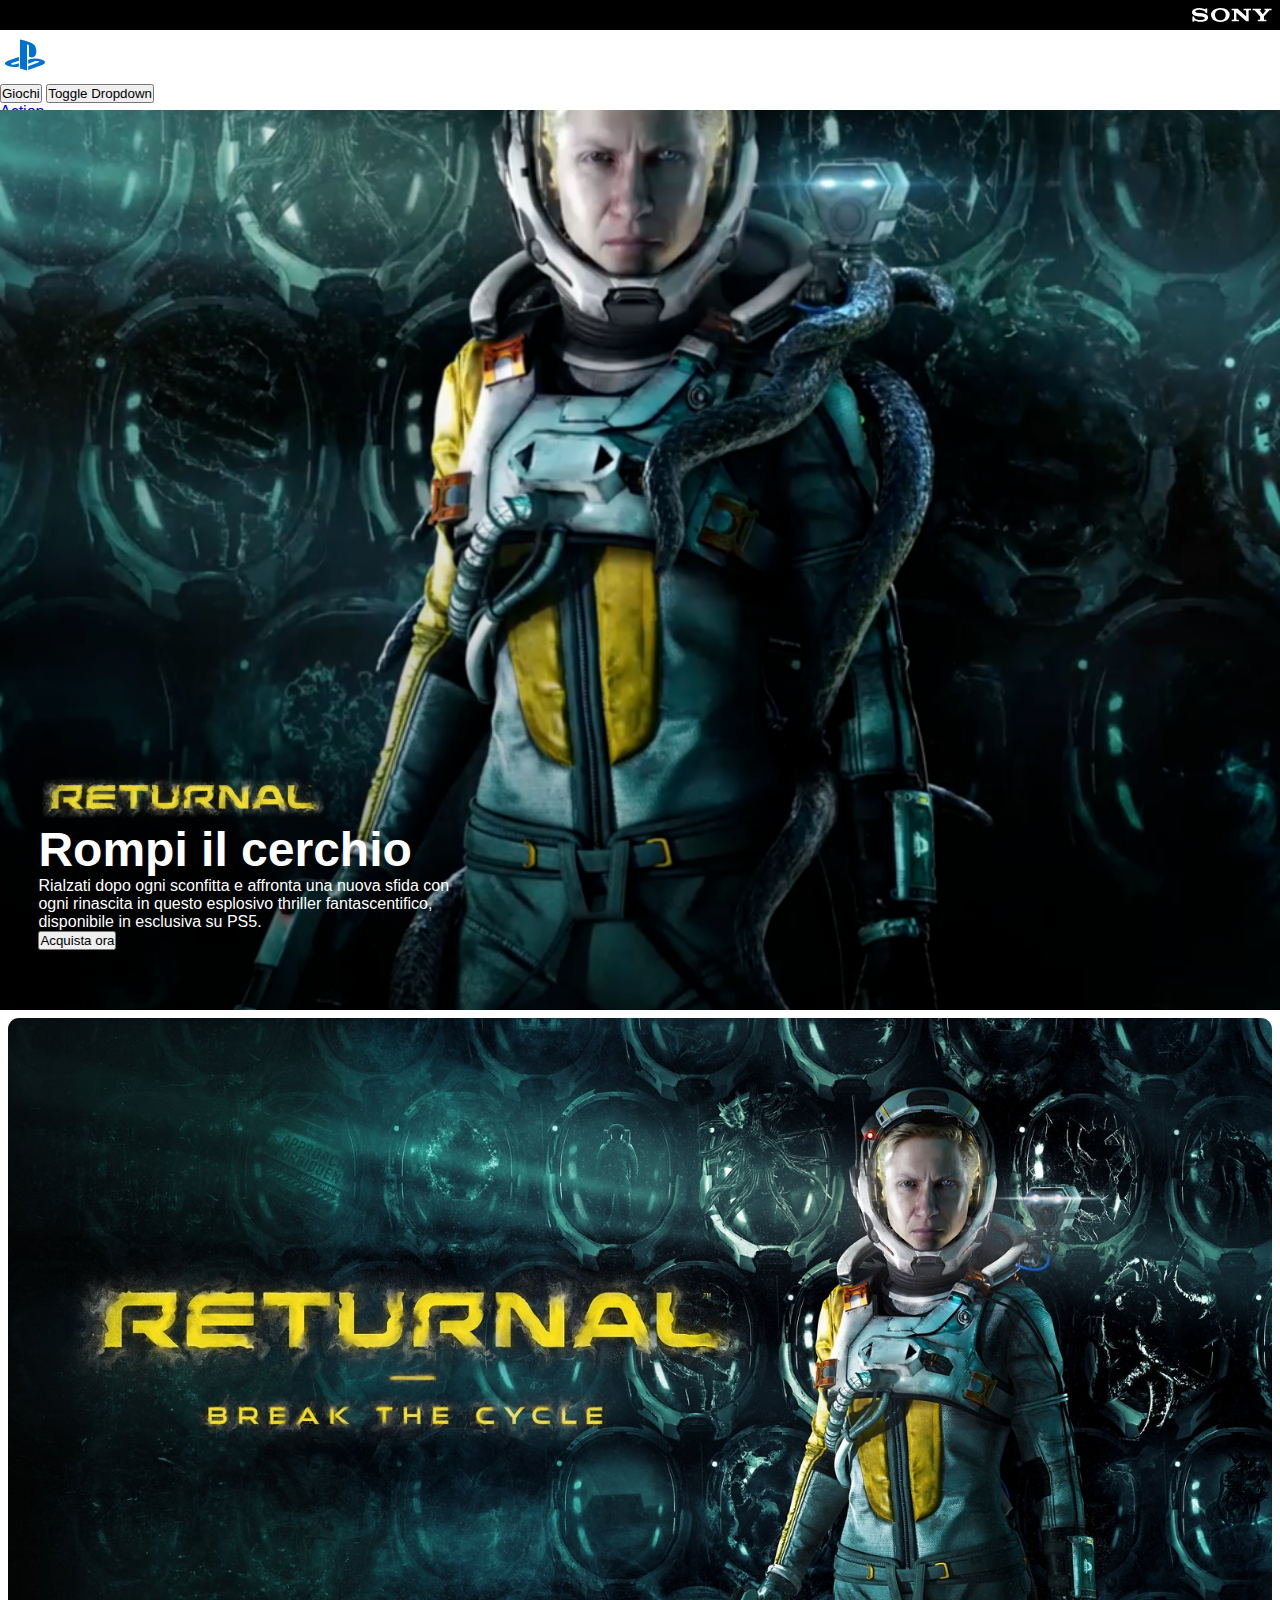
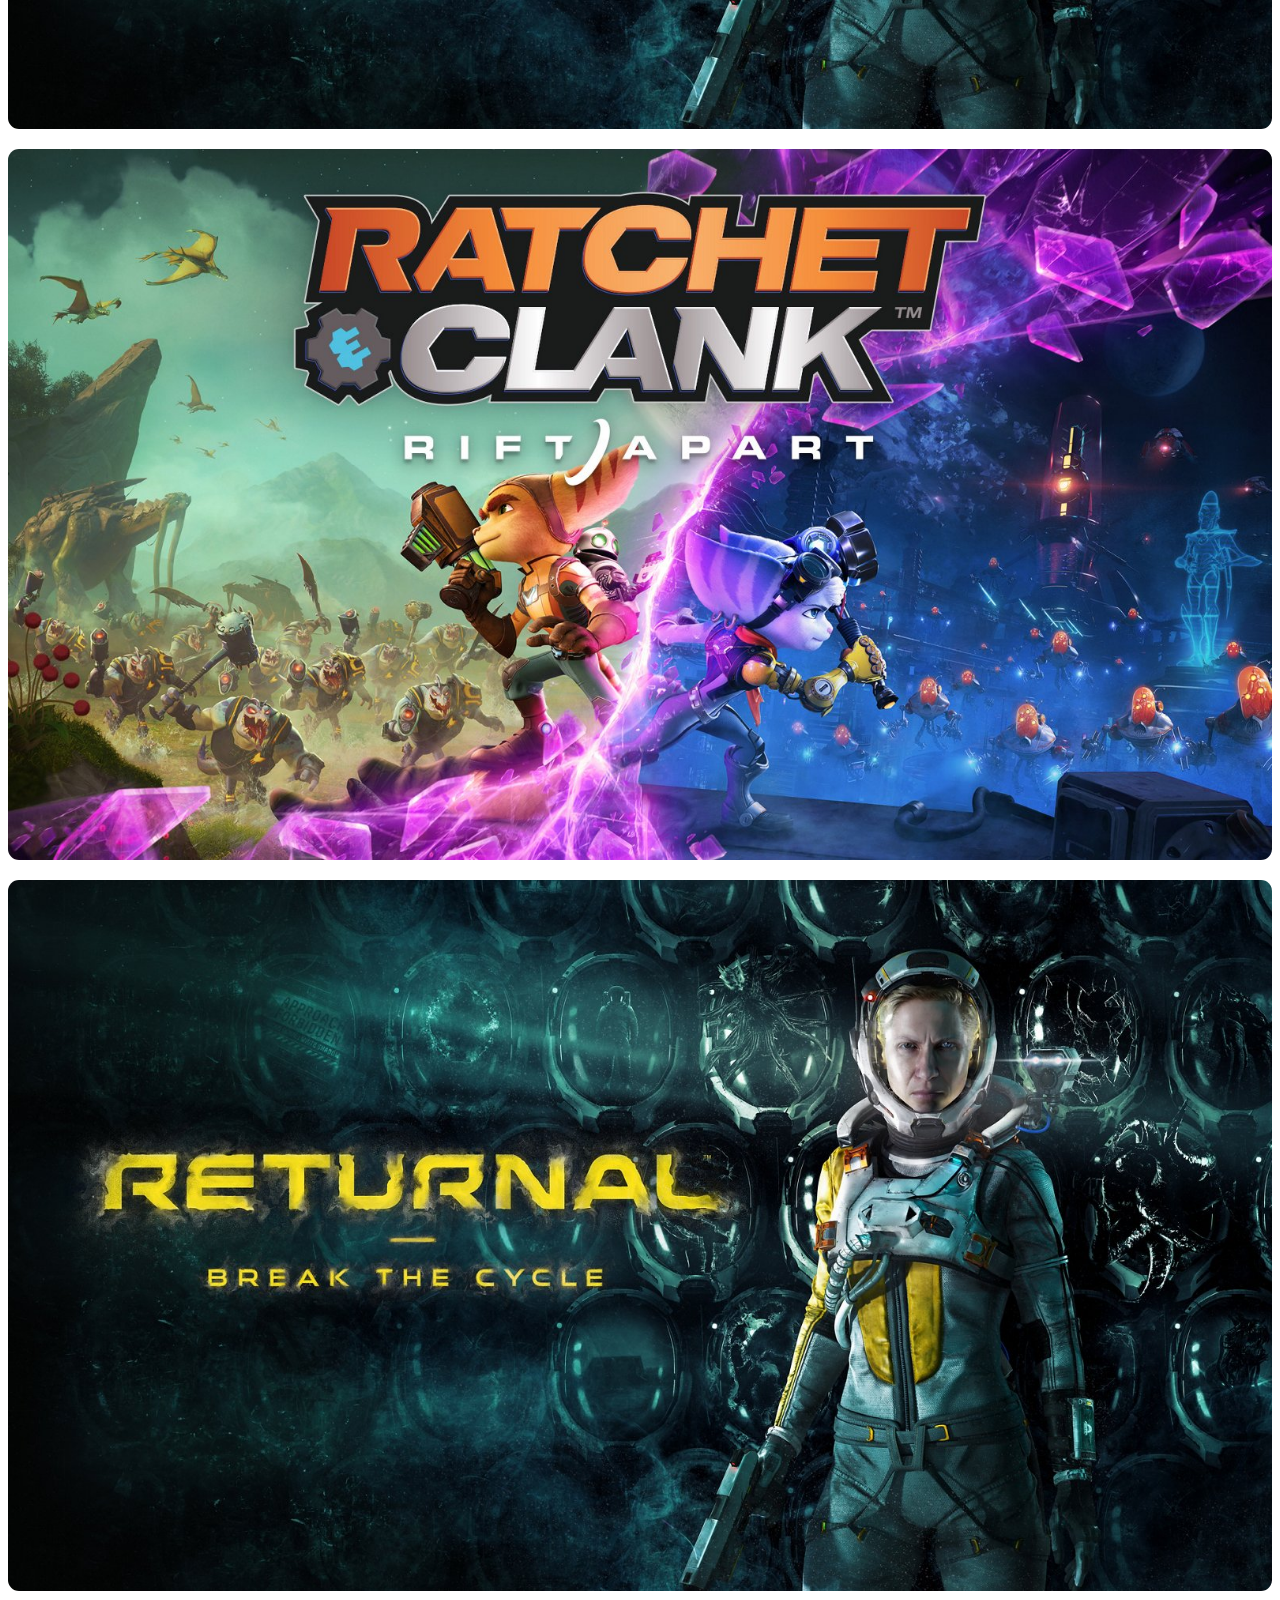
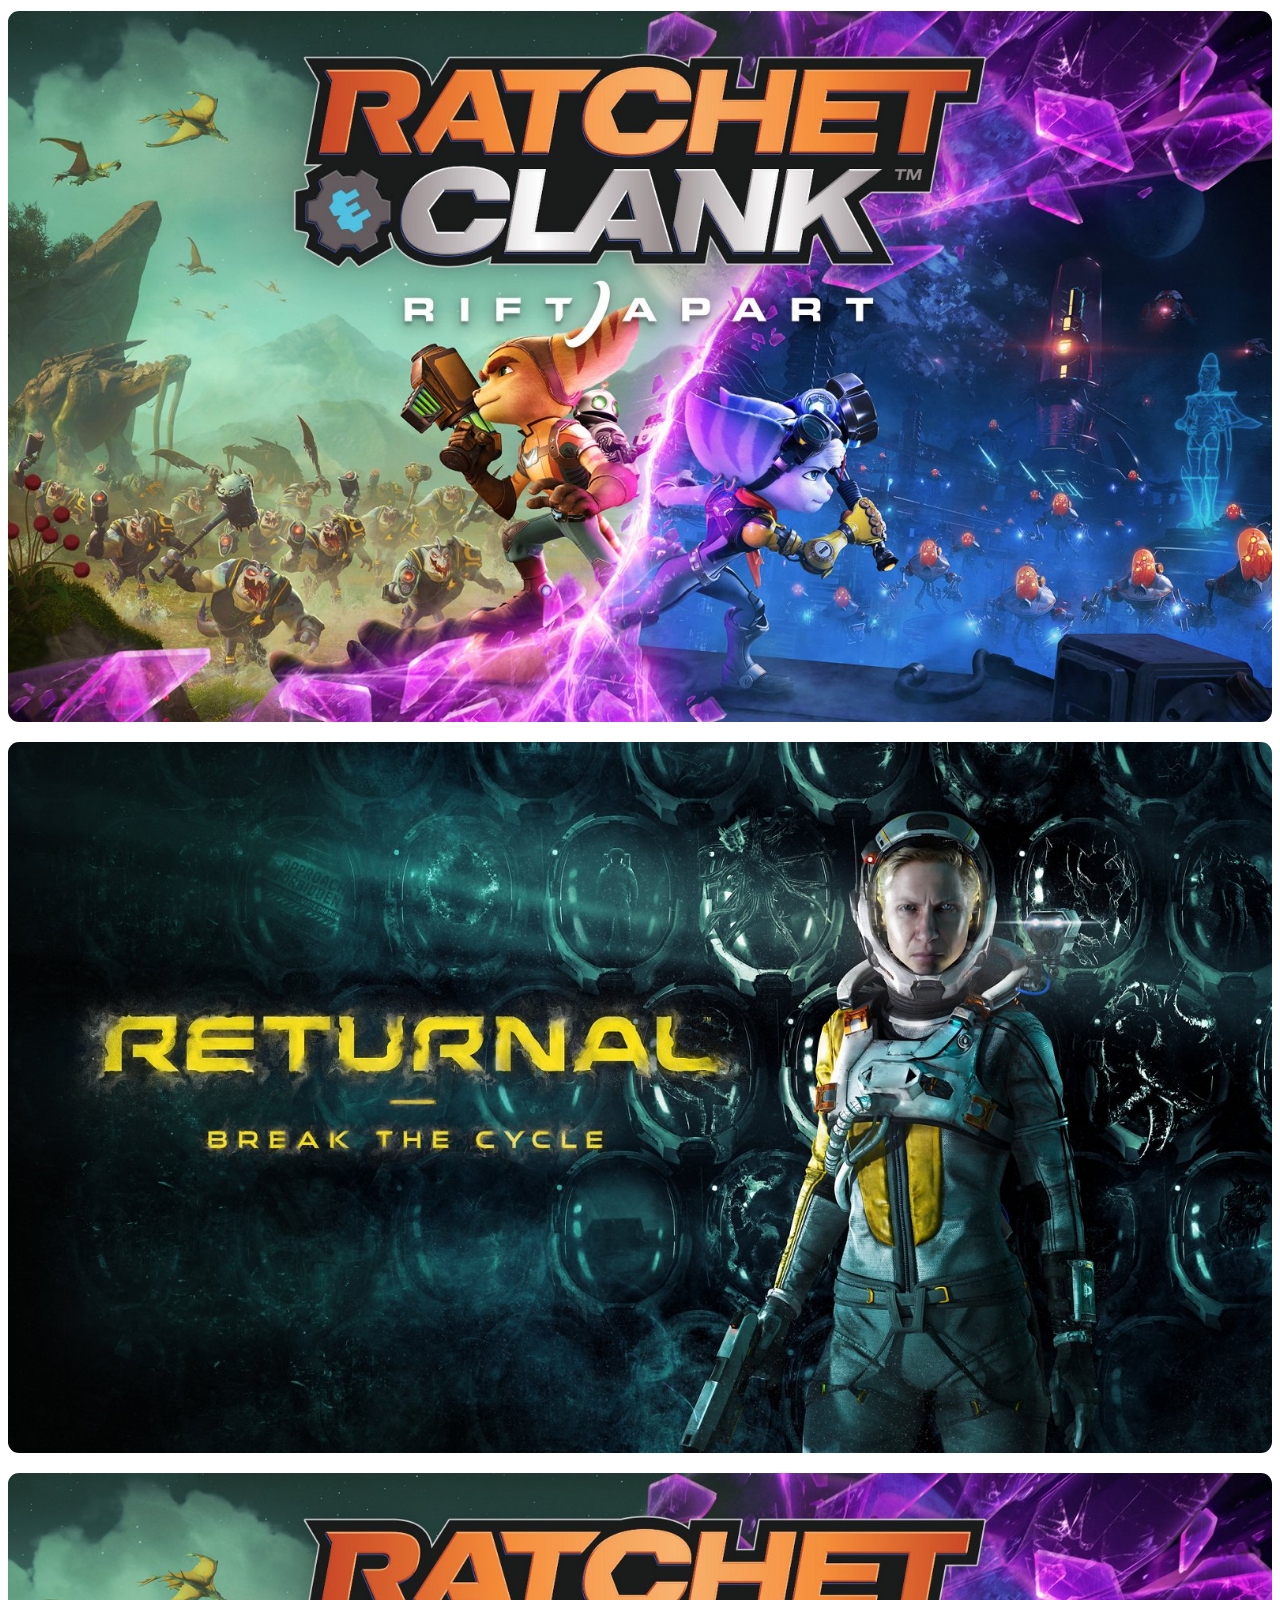
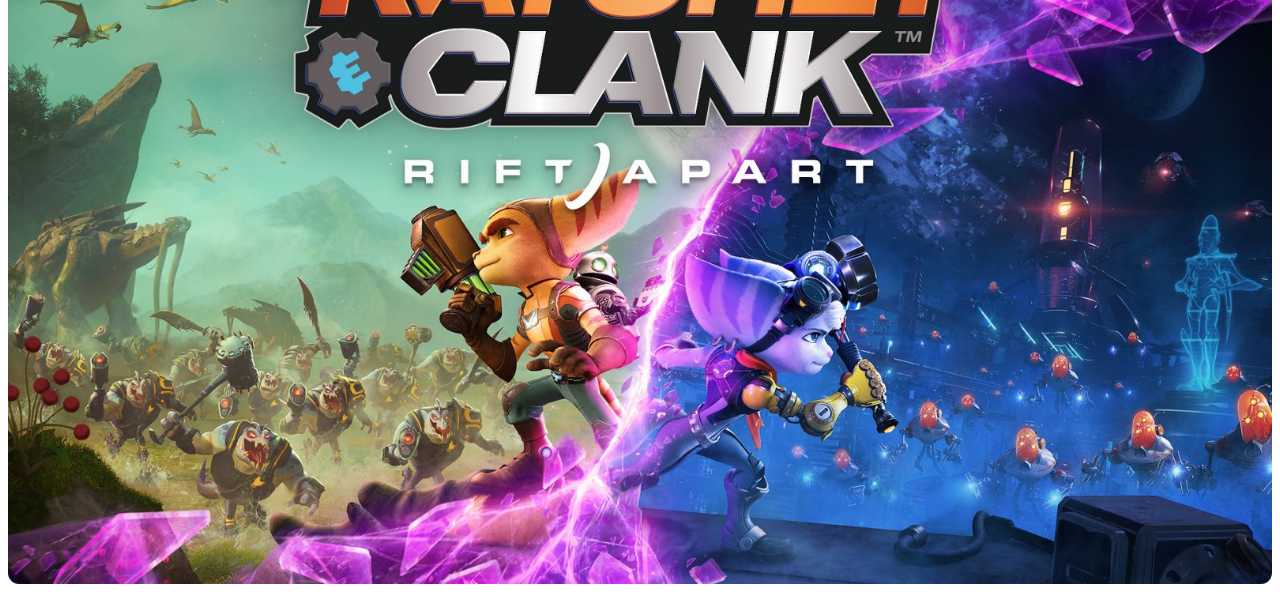
==== index.html @ 538fe490 "fine - list games after first jumbo" ====
<!DOCTYPE html>
<html lang="en">
<head>
    <meta charset="UTF-8">
    <meta http-equiv="X-UA-Compatible" content="IE=edge">
    <meta name="viewport" content="width=device-width, initial-scale=1.0">
    <link rel="stylesheet" href="https://cdnjs.cloudflare.com/ajax/libs/font-awesome/5.15.3/css/all.min.css" integrity="sha512-iBBXm8fW90+nuLcSKlbmrPcLa0OT92xO1BIsZ+ywDWZCvqsWgccV3gFoRBv0z+8dLJgyAHIhR35VZc2oM/gI1w==" crossorigin="anonymous" referrerpolicy="no-referrer" />
    <link href="https://cdn.jsdelivr.net/npm/bootstrap@5.0.2/dist/css/bootstrap.min.css" rel="stylesheet" integrity="sha384-EVSTQN3/azprG1Anm3QDgpJLIm9Nao0Yz1ztcQTwFspd3yD65VohhpuuCOmLASjC" crossorigin="anonymous">
    <link rel="stylesheet" href="css/style.css">
    <title>MyPlaystation</title>
</head>
<body>
    <div class="container-fluid p-0 m-0">
        <header>
            <div id="logo_sony">
                <a href="#/"><svg xmlns="http://www.w3.org/2000/svg" viewBox="0 0 500 88.03"><defs><style>.cls-1{fill:#fff}</style></defs><g id="Layer_2" data-name="Layer 2"><g id="logo"><path class="cls-1" d="M178.13 88C160 88 143.2 82.6 132 72.53a37.85 37.85 0 0 1-12.55-28.59A38.41 38.41 0 0 1 132 15.45C142.4 6 160.8 0 178.13 0c19.17 0 34.52 4.83 46.25 15.47a38.05 38.05 0 0 1 12.38 28.47 39.66 39.66 0 0 1-12.38 28.59C213.45 82.66 196.29 88 178.13 88V76.42c9.61 0 18.53-3.32 24.76-9.52s9.06-13.72 9.06-23c0-8.86-3.11-17.14-9.06-23-6.15-6.05-15.28-9.46-24.76-9.46s-18.65 3.38-24.8 9.46c-5.93 5.87-9 14.18-9 23a32.17 32.17 0 0 0 9 23c6.15 6.13 15.26 9.52 24.8 9.52zM45.75 0c-9.69 0-20.7 1.82-30 6C7.07 9.88 0 16.11 0 26.44A21.18 21.18 0 0 0 5.75 41c2.51 2.32 6.56 6.26 17.14 8.58 4.73 1 14.84 2.61 24.91 3.67s19.83 2 23.83 3.07c3.18.81 8.53 1.91 8.53 7.91s-5.63 7.8-6.61 8.19-7.74 3.49-19.88 3.49A84.54 84.54 0 0 1 30 71.84c-4.53-1.62-9.28-3.75-13.71-9.16A15.73 15.73 0 0 1 13.44 54h-11v30.8h12.22v-4.17a1.74 1.74 0 0 1 2.64-1.5 96.26 96.26 0 0 0 17.88 5.78c6.42 1.34 10.57 2.31 18.55 2.31a79.15 79.15 0 0 0 24.86-3.51 43.39 43.39 0 0 0 14.77-7.29 20.24 20.24 0 0 0 7.91-16.21 22.68 22.68 0 0 0-6.39-15.94A28.13 28.13 0 0 0 87 38.88a58.05 58.05 0 0 0-9.72-3.39C70.94 33.94 56.7 32 49.89 31.32c-7.14-.74-19.53-1.77-24.48-3.3-1.5-.47-4.56-1.92-4.56-5.47 0-2.53 1.4-4.67 4.16-6.4 4.39-2.75 13.25-4.46 22.49-4.46a65.23 65.23 0 0 1 26.06 5.09 28.46 28.46 0 0 1 6.2 3.7 18.64 18.64 0 0 1 6.11 10.22h9.87V3.89h-11V7c0 1-1 2.32-3 1.23C76.78 5.65 62.84.07 45.75 0zM287.24 4.92L341 53.43l-.55-32.66c-.06-4.29-.84-6.08-5.48-6.08h-10.1V4.92h46v9.77H361c-4.72 0-5 1.52-5.08 6.08l.83 62.41H341l-61.93-55.26v39.21c.05 4.27.25 6.28 4.64 6.28h11v9.77h-45.09v-9.77h10.56c3.94 0 3.78-3.76 3.78-6.5V21.14c0-3-.42-6.44-6.6-6.44h-8.56V4.92zM423.35 73.39a21.82 21.82 0 0 0 2.72-.17 3.37 3.37 0 0 0 2.12-1.88 10.94 10.94 0 0 0 .21-2.11V53.78c0-.52 0-.53-.66-1.35s-28.16-32-29.41-33.4c-1.56-1.7-4.3-4.33-8.47-4.33h-9.55V4.92h53.9v9.76h-6.5c-1.5 0-2.5 1.43-1.22 3 0 0 18.14 21.7 18.31 21.93s.32.28.55.07 18.59-21.8 18.73-22a1.87 1.87 0 0 0-1.6-3h-6.67V4.92H500v9.78h-9.87c-3.58 0-5 .66-7.73 3.7l-29.75 33.94a2.1 2.1 0 0 0-.36 1.44v15.44a11 11 0 0 0 .22 2.11 3.33 3.33 0 0 0 2.11 1.88 19.77 19.77 0 0 0 2.7.17h10.09v9.78h-53.62v-9.78z"/></g></g></svg></a>
            </div>
    
            <div id="nav_play" class="navbar row navbar-light bg-light p-0 m-0">
                    
                <div id="nav_left" class="col-8 d-flex text-center align-items-center p-0">
                    <a class="mx-3 ms-3" href="#">
                        <img src="img/play_logo.svg" alt="logo Playstation" class="d-inline-block align-text">
                    </a>
                    <div id="navbar_hidden" class="row row-cols-auto">
                        <div class="btn-group col p-1 mt-2 mb-2">
                            <button type="button" class="btn fw-bold p-1">Giochi</button>
                            <button type="button" class="btn dropdown-toggle dropdown-toggle-split p-1" data-bs-toggle="dropdown" aria-expanded="false">
                                <span class="visually-hidden">Toggle Dropdown</span>
                            </button>
                            <ul class="dropdown-menu">
                            <li><a class="dropdown-item" href="#">Action</a></li>
                            <li><a class="dropdown-item" href="#">Another action</a></li>
                            <li><a class="dropdown-item" href="#">Something else here</a></li>
                            <li><hr class="dropdown-divider"></li>
                            <li><a class="dropdown-item" href="#">Separated link</a></li>
                            </ul>
                        </div>
                        <div class="btn-group col p-1 mt-2 mb-2">
                            <button type="button" class="btn fw-bold p-1">Hardware</button>
                            <button type="button" class="btn dropdown-toggle dropdown-toggle-split p-1" data-bs-toggle="dropdown" aria-expanded="false">
                                <span class="visually-hidden">Toggle Dropdown</span>
                            </button>
                            <ul class="dropdown-menu">
                            <li><a class="dropdown-item" href="#">Action</a></li>
                            <li><a class="dropdown-item" href="#">Another action</a></li>
                            <li><a class="dropdown-item" href="#">Something else here</a></li>
                            <li><hr class="dropdown-divider"></li>
                            <li><a class="dropdown-item" href="#">Separated link</a></li>
                            </ul>
                        </div>
                        <div class="btn-group col p-1 mt-2 mb-2">
                            <button type="button" class="btn fw-bold p-1">Servizi</button>
                            <button type="button" class="btn dropdown-toggle dropdown-toggle-split p-1" data-bs-toggle="dropdown" aria-expanded="false">
                                <span class="visually-hidden">Toggle Dropdown</span>
                            </button>
                            <ul class="dropdown-menu">
                            <li><a class="dropdown-item" href="#">Action</a></li>
                            <li><a class="dropdown-item" href="#">Another action</a></li>
                            <li><a class="dropdown-item" href="#">Something else here</a></li>
                            <li><hr class="dropdown-divider"></li>
                            <li><a class="dropdown-item" href="#">Separated link</a></li>
                            </ul>
                        </div>
                        <div class="btn-group col p-1 mt-2 mb-2">
                            <button type="button" class="btn fw-bold p-1">Novità</button>
                            <button type="button" class="btn dropdown-toggle dropdown-toggle-split p-1" data-bs-toggle="dropdown" aria-expanded="false">
                                <span class="visually-hidden">Toggle Dropdown</span>
                            </button>
                            <ul class="dropdown-menu">
                            <li><a class="dropdown-item" href="#">Action</a></li>
                            <li><a class="dropdown-item" href="#">Another action</a></li>
                            <li><a class="dropdown-item" href="#">Something else here</a></li>
                            <li><hr class="dropdown-divider"></li>
                            <li><a class="dropdown-item" href="#">Separated link</a></li>
                            </ul>
                        </div>
                        <div class="btn-group col p-1 mt-2 mb-2">
                            <button type="button" class="btn fw-bold p-1">Fai acquisti</button>
                            <button type="button" class="btn dropdown-toggle dropdown-toggle-split p-1" data-bs-toggle="dropdown" aria-expanded="false">
                                <span class="visually-hidden">Toggle Dropdown</span>
                            </button>
                            <ul class="dropdown-menu">
                            <li><a class="dropdown-item" href="#">Action</a></li>
                            <li><a class="dropdown-item" href="#">Another action</a></li>
                            <li><a class="dropdown-item" href="#">Something else here</a></li>
                            <li><hr class="dropdown-divider"></li>
                            <li><a class="dropdown-item" href="#">Separated link</a></li>
                            </ul>
                        </div>
                        <div class="btn-group col p-1 mt-2 mb-2">
                            <button type="button" class="btn fw-bold p-1">Supporto</button>
                            <button type="button" class="btn dropdown-toggle dropdown-toggle-split p-1" data-bs-toggle="dropdown" aria-expanded="false">
                                <span class="visually-hidden">Toggle Dropdown</span>
                            </button>
                            <ul class="dropdown-menu">
                            <li><a class="dropdown-item" href="#">Action</a></li>
                            <li><a class="dropdown-item" href="#">Another action</a></li>
                            <li><a class="dropdown-item" href="#">Something else here</a></li>
                            <li><hr class="dropdown-divider"></li>
                            <li><a class="dropdown-item" href="#">Separated link</a></li>
                            </ul>
                        </div>
                    </div>
                </div>
    
                <!-- <div id="nav_right" class="col-4 d-flex text-center justify-content-end align-items-center p-0">
    
                    <div id="navbar_hidden" class="row row-cols-auto align-items-center">
    
                        <div class="btn-group col p-1 mt-2 mb-2">
                            <button type="button" class="btn fw-bold p-1">My PlayStation</button>
                            <button type="button" class="btn dropdown-toggle dropdown-toggle-split" data-bs-toggle="dropdown" aria-expanded="false">
                                <span class="visually-hidden">Toggle Dropdown</span>
                            </button>
                            <ul class="dropdown-menu">
                            <li><a class="dropdown-item" href="#">Action</a></li>
                            <li><a class="dropdown-item" href="#">Another action</a></li>
                            <li><a class="dropdown-item" href="#">Something else here</a></li>
                            <li><hr class="dropdown-divider"></li>
                            <li><a class="dropdown-item" href="#">Separated link</a></li>
                            </ul>
                        </div>
    
                        <button type="button" class="btn col btn-dark rounded-pill mt-2 mb-2">Accedi</button>
    
                        <a class="col text-center m-0 p-0" href="#/" ><svg width="30px" height="30px" viewBox="0 0 50 50" data-di-rand="1620204969111"><path class="d-flex align-items-center" d="M8,20.913 C8,14.344 13.344,9 19.913,9 C26.482,9 31.827,14.344 31.827,20.913 C31.827,27.482 26.482,32.827 19.913,32.827 C13.344,32.827 8,27.482 8,20.913 M45.112,43.585 L32.346,30.82 C34.518,28.099 35.827,24.658 35.827,20.913 C35.827,12.139 28.688,5 19.913,5 C11.139,5 4,12.139 4,20.913 C4,29.688 11.139,36.827 19.913,36.827 C23.503,36.827 26.808,35.618 29.474,33.604 L42.284,46.413 C42.674,46.804 43.186,46.999 43.698,46.999 C44.209,46.999 44.721,46.804 45.112,46.413 C45.502,46.023 45.698,45.511 45.698,44.999 C45.698,44.488 45.502,43.976 45.112,43.585"></path></svg>
                        </a>
                        
                    </div>
    
                    <div id="hamburger" class="row row-cols-auto text-end">
                        
                        <button style="color: white;" type="button" class="btn col fs-4 border mx-3"><i class="fas fa-hamburger"></i></button>
                        
                        <div class="col support-info text-start p-2">
                            <a class="active fw-bold" href="#/">My PlayStation</a>
                            <a class="active fw-bold" href="#/">Accedi</a>
                            <a class="active fw-bold" href="#/">Search</a>
                        </div>
    
                    </div>
                </div> -->
            </div>
        </header>
    
        <main>

            <section>
                <div class="container-fluid p-0 m-0">

                    <div id="jumbo_returnal"></div>
    
                    <div id="returnal_text">
                        <div id="returnal_banner"></div>
                        <h2 class="pt-5 pb-5 ">Rompi il cerchio</h2>
                        <p class="fs-5">
                            Rialzati dopo ogni sconfitta e affronta una nuova sfida con ogni rinascita in questo esplosivo thriller fantascentifico, disponibile in esclusiva su PS5.
                        </p>
                        <button type="button" class="btn col btn-danger rounded-pill pt-2 pb-2 px-3 ps-3 mt-4">Acquista ora</button>
                    </div>

                </div>
            </section>

            <section>
                <div id="portfolio" class="container-fluid bg-light pt-4 pb-4 mx-auto">
                    
                    <div class="row col-12 d-flex justify-content-center m-0">
                        <div class="col-6 col-sm-4 col-md-4 col-lg-2 p-0">
                            <a href="#/">
                                <div class="img-hover-button flex">
                                    <img  class="img_portfolio" src="img/returnal-listing-thumb-01-ps5.jpg" alt="Returnal">
                                    <i class="fas fa-user-astronaut"></i>
                                    <div class="background-effect"></div>
                                </div>
                            </a>
                        </div>

                        <div class="col-6 col-sm-4 col-md-4 col-lg-2 p-0">
                            <a href="#/">
                                <div class="img-hover-button flex">
                                    <img  class="img_portfolio" src="img/ratchet-and-clank-rift-apart-keyart.jpg" alt="Ratchet and Clank">
                                    <i class="fas fa-gavel"></i>
                                    <div class="background-effect1"></div>
                                </div>
                            </a>
                        </div>

                        <div class="col-6 col-sm-4 col-md-4 col-lg-2 p-0">
                            <a href="#/">
                                <div class="img-hover-button flex">
                                    <img  class="img_portfolio" src="img/returnal-listing-thumb-01-ps5.jpg" alt="Returnal">
                                    <i class="fas fa-user-astronaut"></i>
                                    <div class="background-effect"></div>
                                </div>
                            </a>
                        </div>

                        <div class="col-6 col-sm-4 col-md-4 col-lg-2 p-0">
                            <a href="#/">
                                <div class="img-hover-button flex">
                                    <img  class="img_portfolio" src="img/ratchet-and-clank-rift-apart-keyart.jpg" alt="Ratchet and Clank">
                                    <i class="fas fa-gavel"></i>
                                    <div class="background-effect1"></div>
                                </div>
                            </a>
                        </div>

                        <div class="col-6 col-sm-4 col-md-4 col-lg-2 p-0">
                            <a href="#/">
                                <div class="img-hover-button flex">
                                    <img  class="img_portfolio" src="img/returnal-listing-thumb-01-ps5.jpg" alt="Returnal">
                                    <i class="fas fa-user-astronaut"></i>
                                    <div class="background-effect"></div>
                                </div>
                            </a>
                        </div>

                        <div class="col-6 col-sm-4 col-md-4 col-lg-2 p-0">
                            <a href="#/">
                                <div class="img-hover-button flex">
                                    <img  class="img_portfolio" src="img/ratchet-and-clank-rift-apart-keyart.jpg" alt="Ratchet and Clank">
                                    <i class="fas fa-gavel"></i>
                                    <div class="background-effect1"></div>
                                </div>
                            </a>
                        </div>
                    </div>
                </div>
            </section>

        </main>
    </div>
    


    <!-- Bootstrap JS -->
    <script src="https://cdn.jsdelivr.net/npm/bootstrap@5.0.2/dist/js/bootstrap.bundle.min.js" integrity="sha384-MrcW6ZMFYlzcLA8Nl+NtUVF0sA7MsXsP1UyJoMp4YLEuNSfAP+JcXn/tWtIaxVXM" crossorigin="anonymous"></script>
    <!-- Bootstrap JS -->
</body>
</html>
---- css/style.css ----
* {
    margin: 0;
    padding: 0;
    box-sizing: border-box;
}

body {
    font-family: Arial, Helvetica, sans-serif;
}

/* COMMON */

.active {
    text-decoration: none;
}

/* FINE COMMON  */

.container-fluid{
    width: 100vw;
    height: 100vh;
}

#nav_play{
    height: 80px;
    width: 100vw;
}

#logo_sony {
    height: 30px;
    background-color: black;
}

#logo_sony a svg {
    float: right;
    height: 30px;
    padding: 8px; 
}

#nav_left,
#nav_right{
    height: 100%;
}

#nav_right #hamburger {
    position: relative;
    display: none;
    color: black;
    margin-right: 3px;
    width: 100%;
}

#nav_right #hamburger .fa-hamburger {
    color: black;
}

#nav_right #hamburger .support-info {
    position: absolute;
    top: 63px;
    right: 0;
    width: 150px;
    display: none;
    line-height: 40px;
    color: black;
}

#nav_right #hamburger .support-info a{
    color: black;
}
 
#nav_right #hamburger:active .support-info {
    display: inline-block;
    background-color: #F8F9FA;
}

@media (max-width: 992px) {

    #nav_right #hamburger {
        display: inline-block;
    }

    #nav_left #navbar_hidden,
    #nav_right #navbar_hidden {
        display: none;
    }

}

#jumbo_returnal {
    position: relative;
    background-image: url(../img/jumbo-bg.png);
    background-repeat: no-repeat;
    background-size: cover;
    background-position-x: center;
    height: 100vh;
}

#returnal_text {
    position: absolute;
    bottom: -50px;
    left: 3%;
    width: 33%;
    color: white;
}

#returnal_text #returnal_banner{
    background-image: url(../img/returnal-hero-banner-logo.png);
    background-repeat: no-repeat;
    background-position: left;
    background-size:contain;
    height: 50px;
}

#returnal_text h2 {
    font-size: 3em;
}

@media (max-width: 992px) {
    #returnal_text{
        width: 90%;
    }
}

.img_portfolio {
    width: 100%;
    border: 4px solid transparent;
    border-radius: 15px;
}

#portfolio .img-hover-button {
    position: relative;
    width:100%;
    border: 4px solid transparent;
    border-radius: 15px;
}

#portfolio .img-hover-button .fa-gavel,
#portfolio .img-hover-button .fa-user-astronaut {
    position: absolute;
    top: 50%;
    left: 50%;
    transform: translate(-50% , -50%);
    font-size: 4.5em;
    display: none;
    z-index: 1;
    color: white;
}

#portfolio .img-hover-button .background-effect1,
#portfolio .img-hover-button .background-effect {
    position: absolute;
    top: 0;
    left: 0;
    width: 100%;
    height: 100%;
    transition-duration: 0.4s;
    transition-timing-function: ease;
    border: 4px solid transparent;
    border-radius: 15px;
}

#portfolio .img-hover-button:hover .fa-gavel,
#portfolio .img-hover-button:hover .fa-user-astronaut {
    display:inline-block;
    font-size: 3em;
}

#portfolio .img-hover-button:hover{
    border: 4px solid #6397d0;
    border-radius: 15px;
}

#portfolio .img-hover-button:hover .background-effect1,
#portfolio .img-hover-button:hover .background-effect {
    transition-duration: 0.4s;
    transition-timing-function: ease;
    border-radius: 10px;
    border: 4px solid white;
    border-radius: 15px;
}

#portfolio .img-hover-button:hover .background-effect {
    background-color: rgba(0, 100, 100, 0.6);
}

#portfolio .img-hover-button:hover .background-effect1 {
    background-color: rgba(143, 0, 255, 0.6);
}
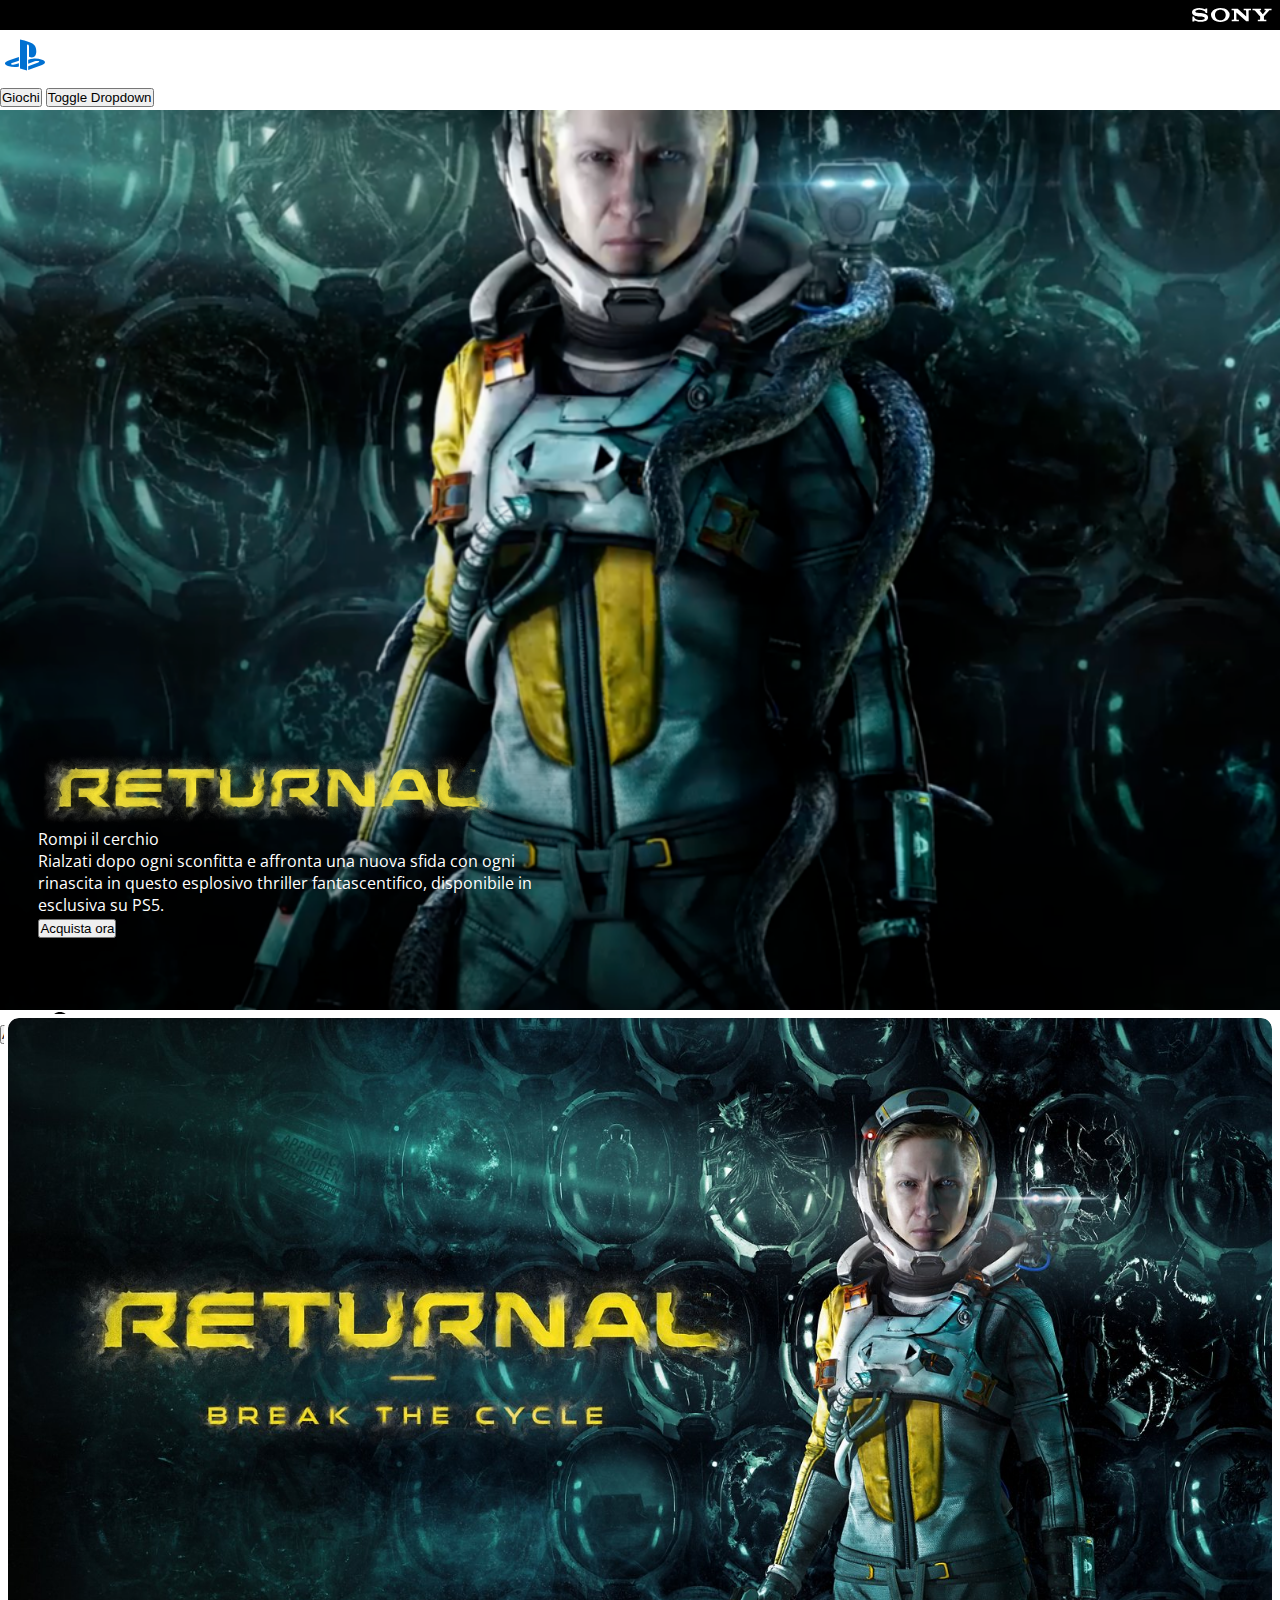
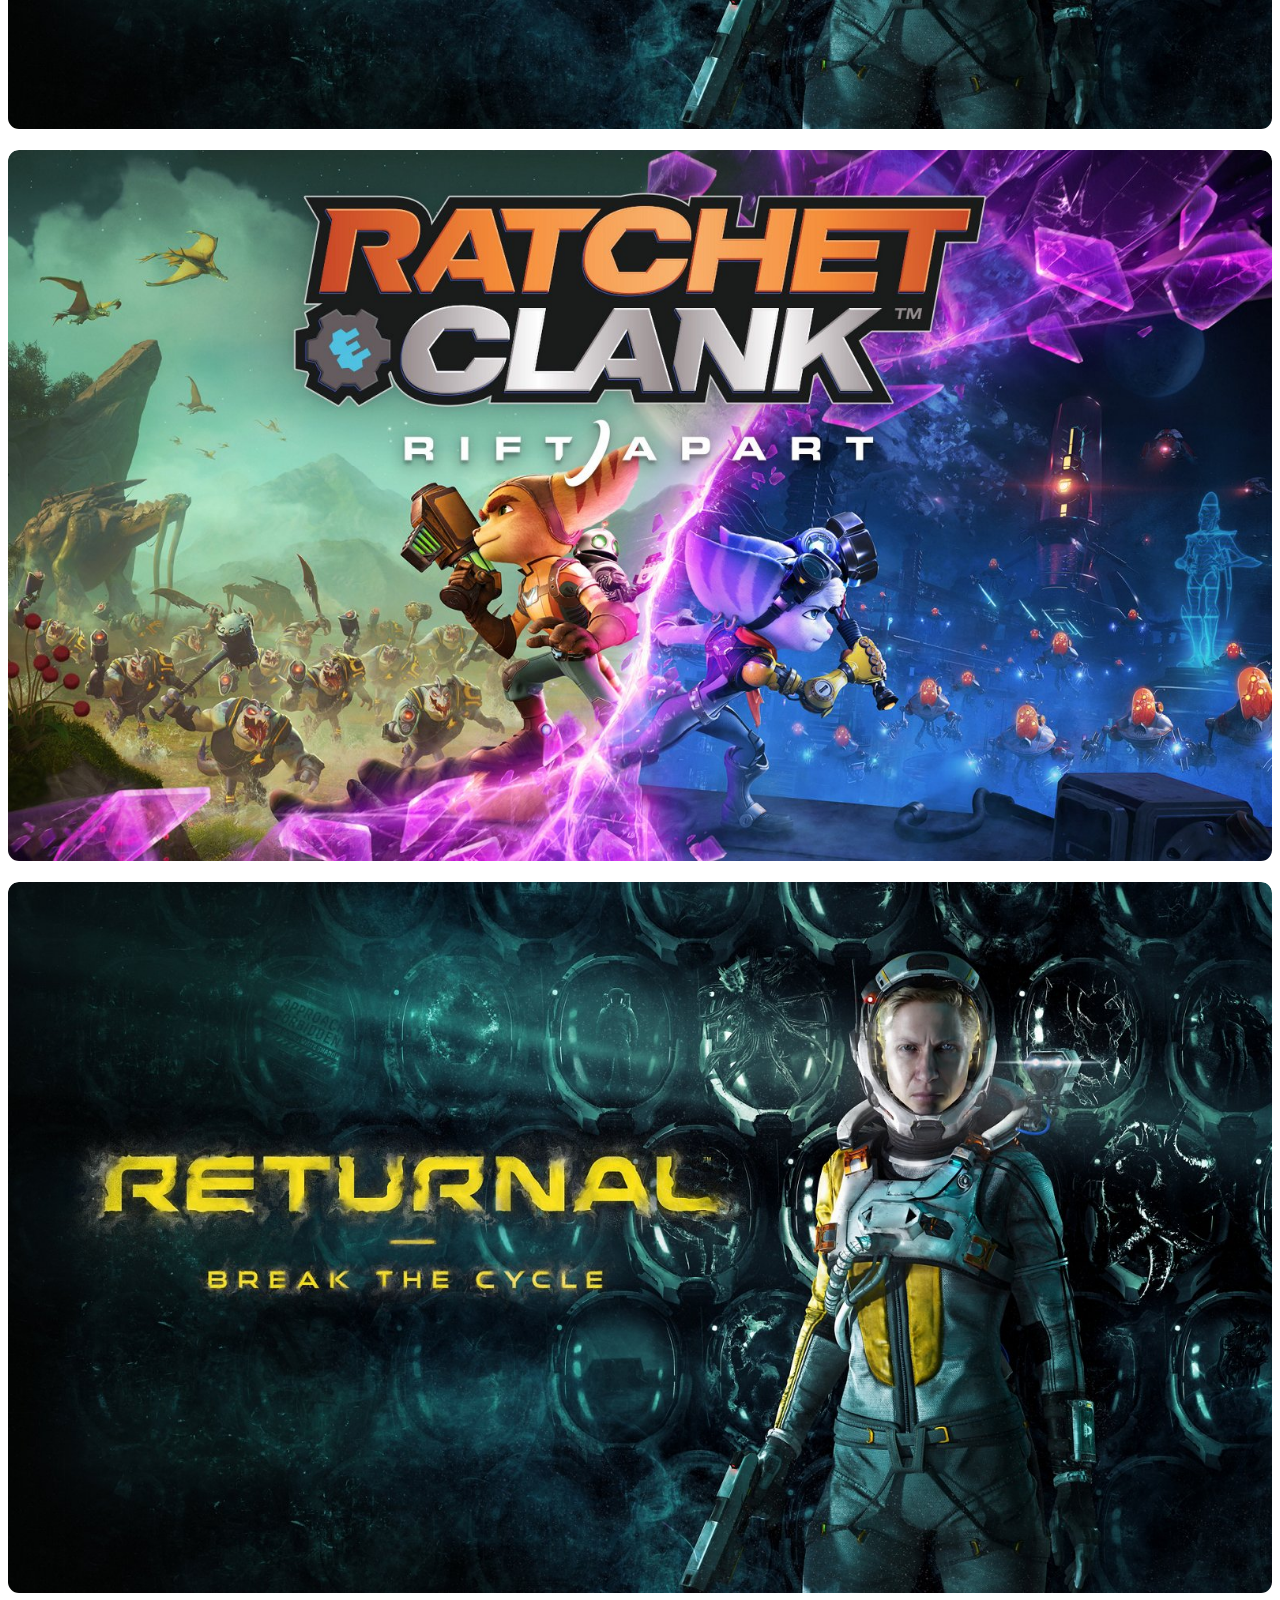
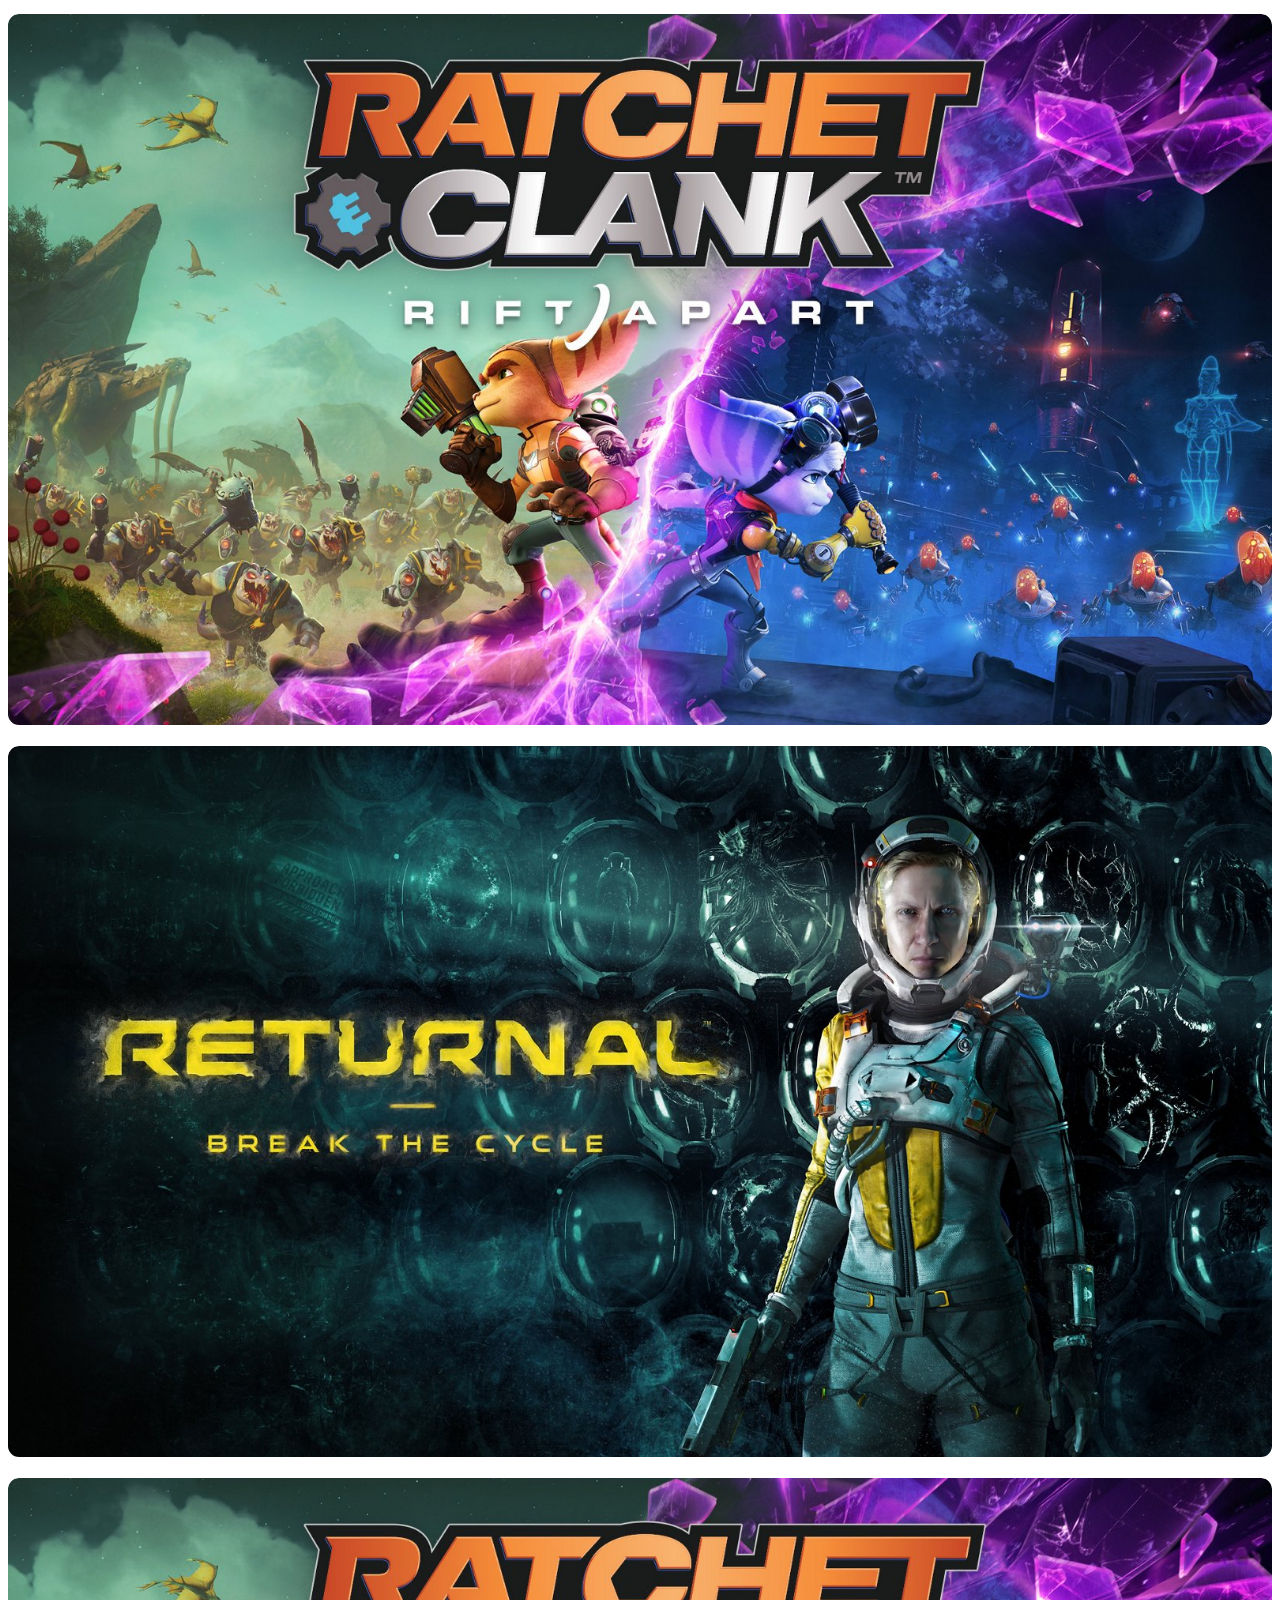
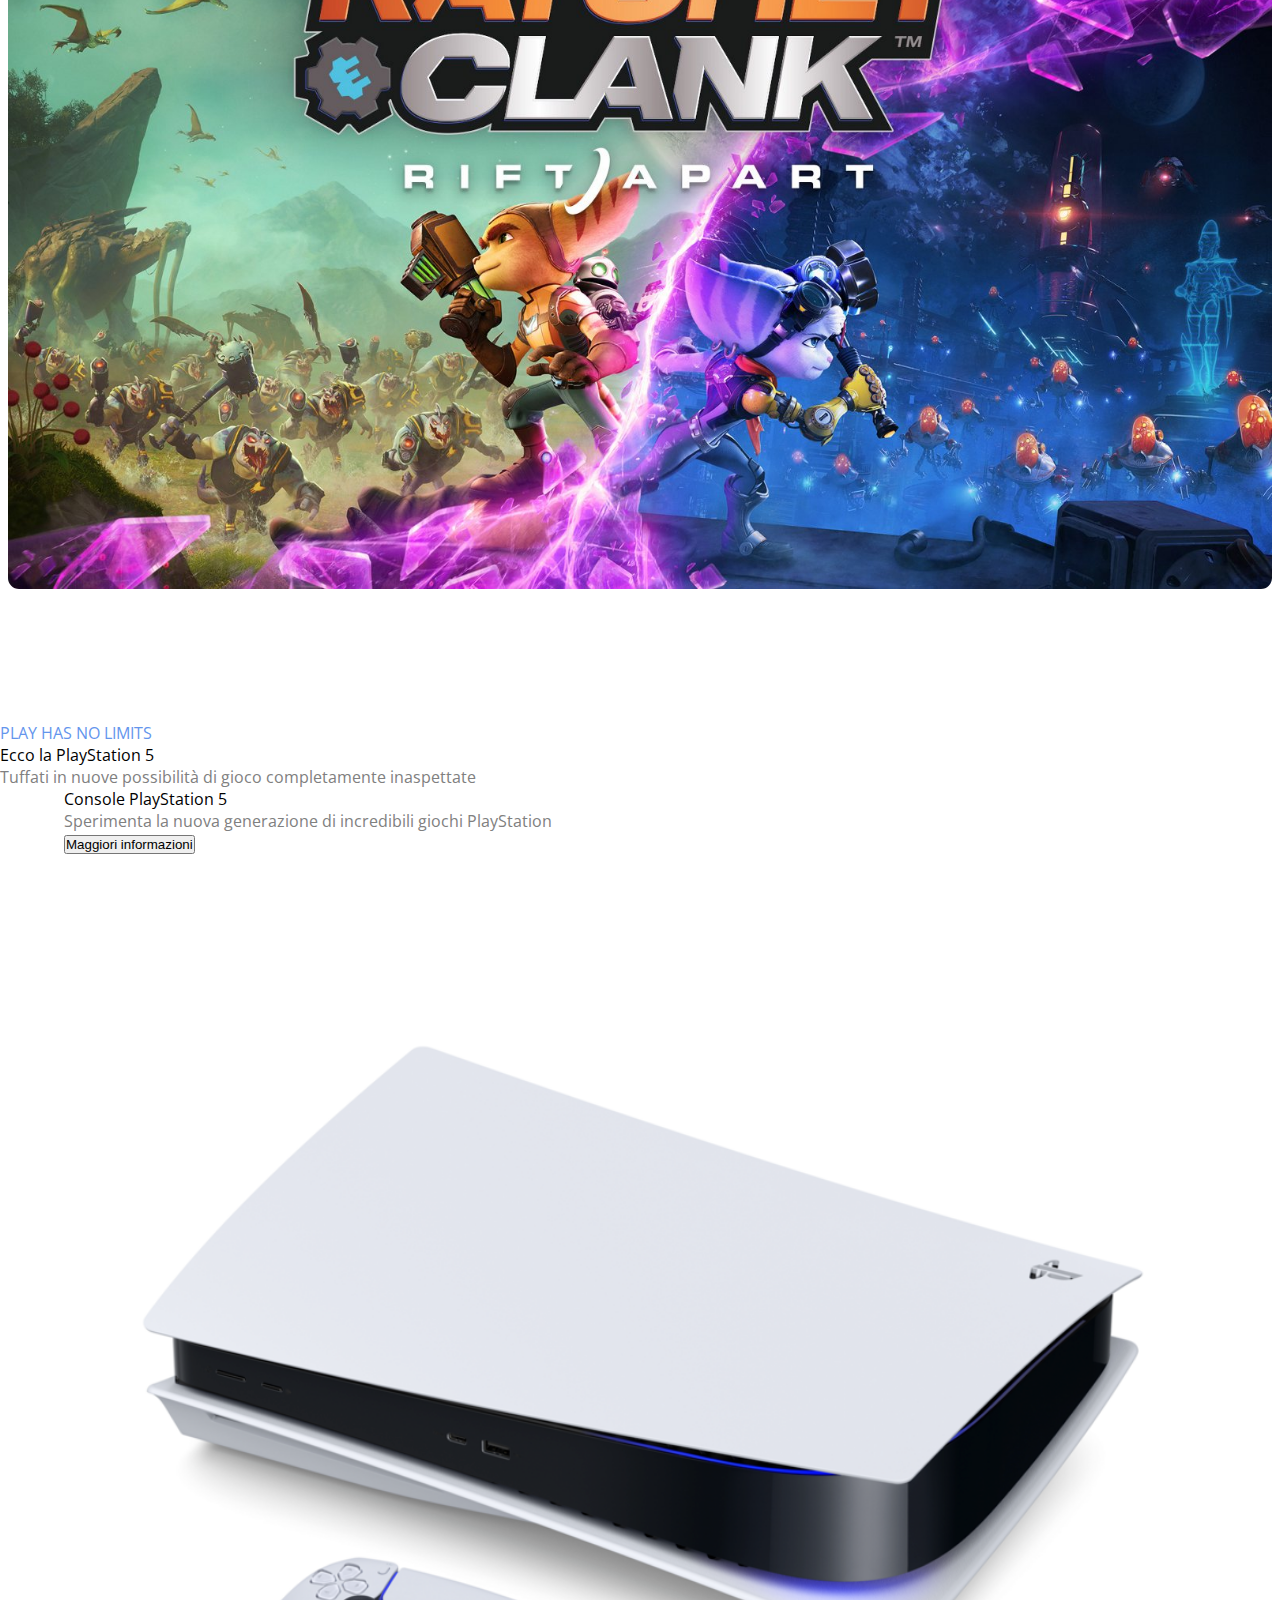
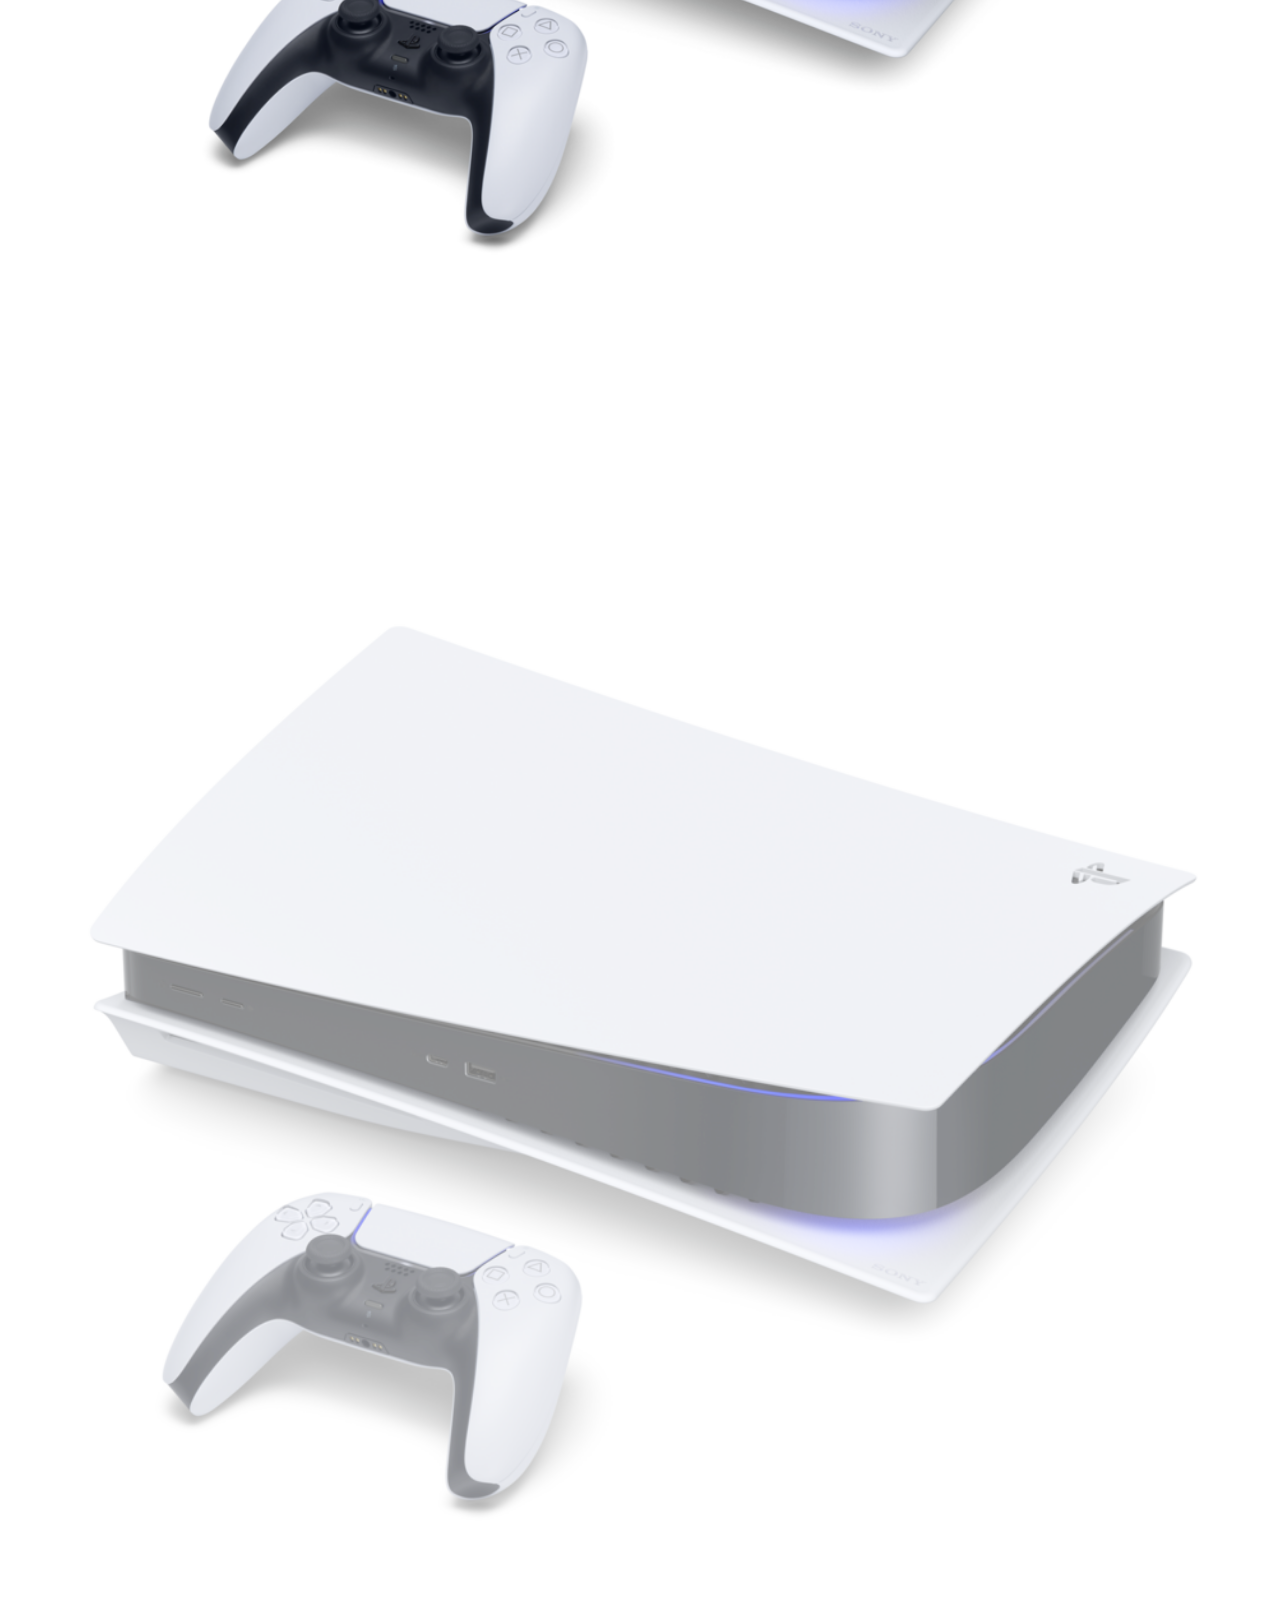
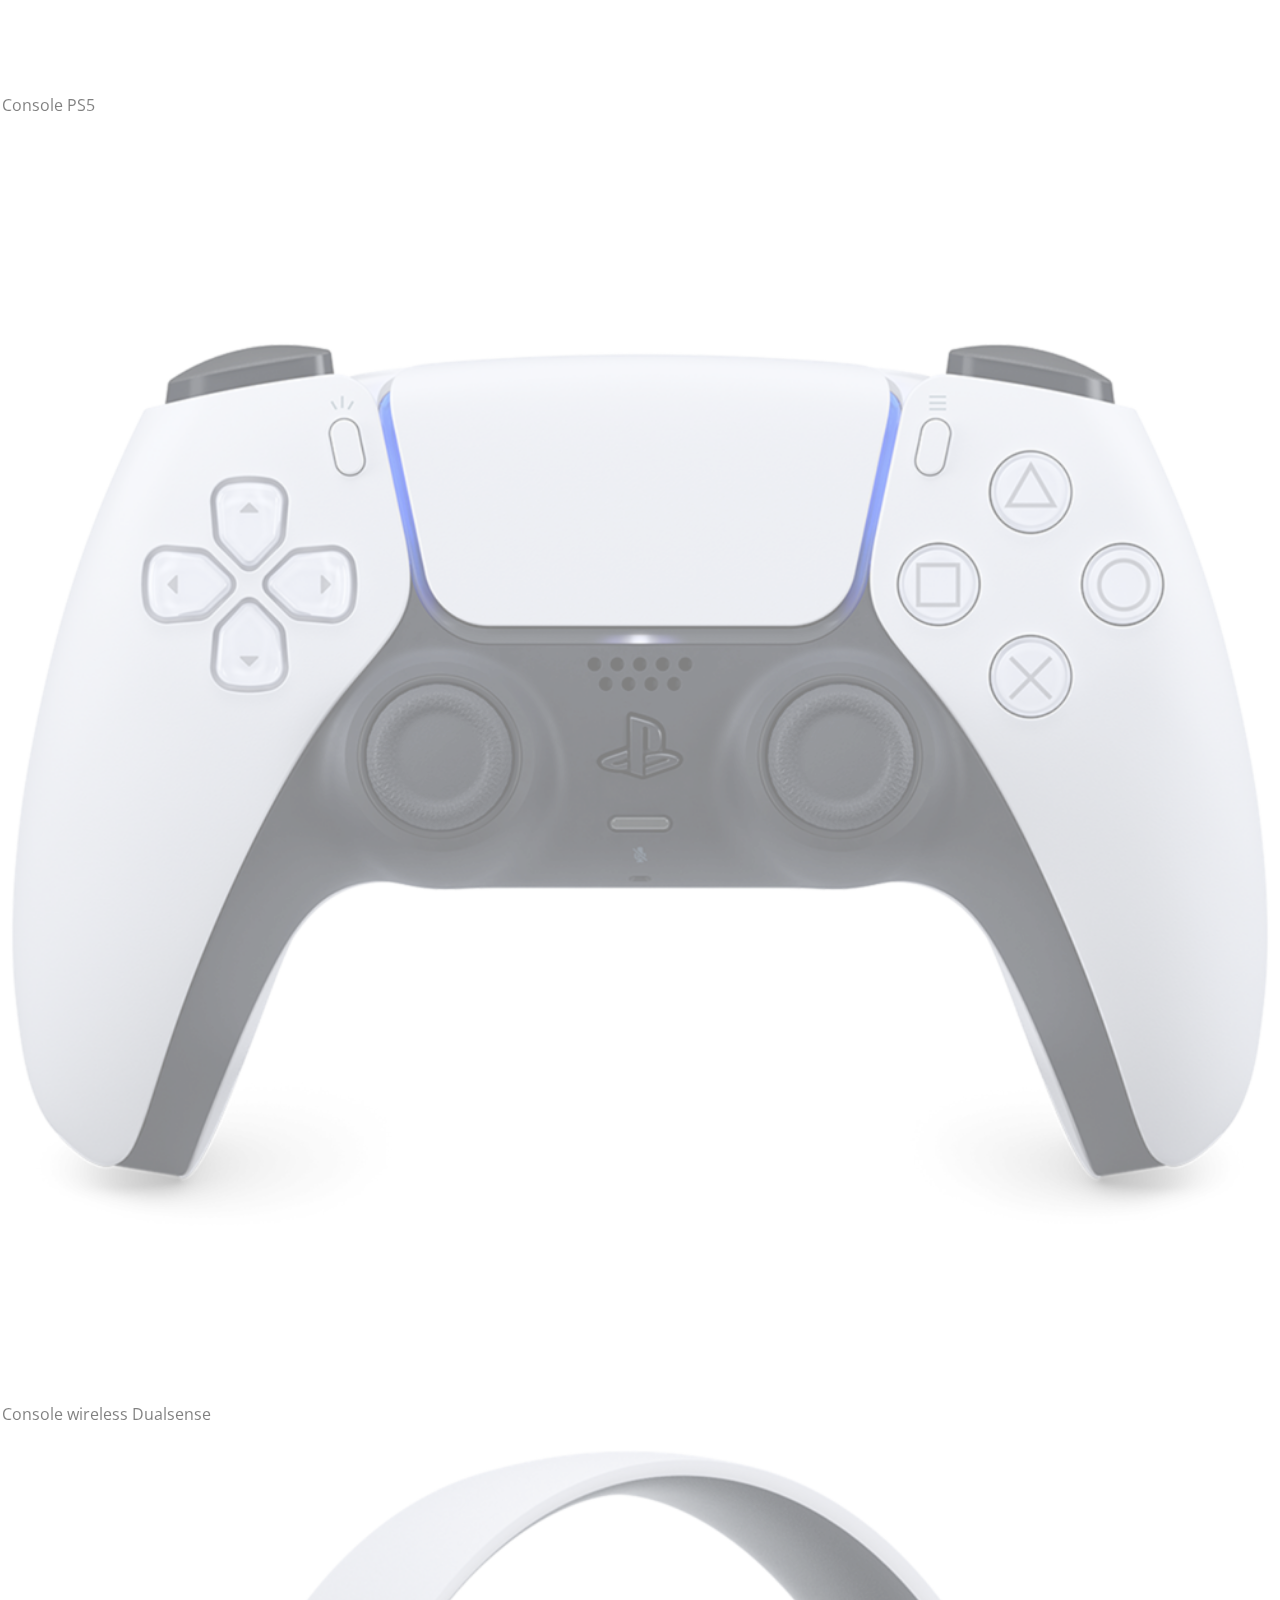
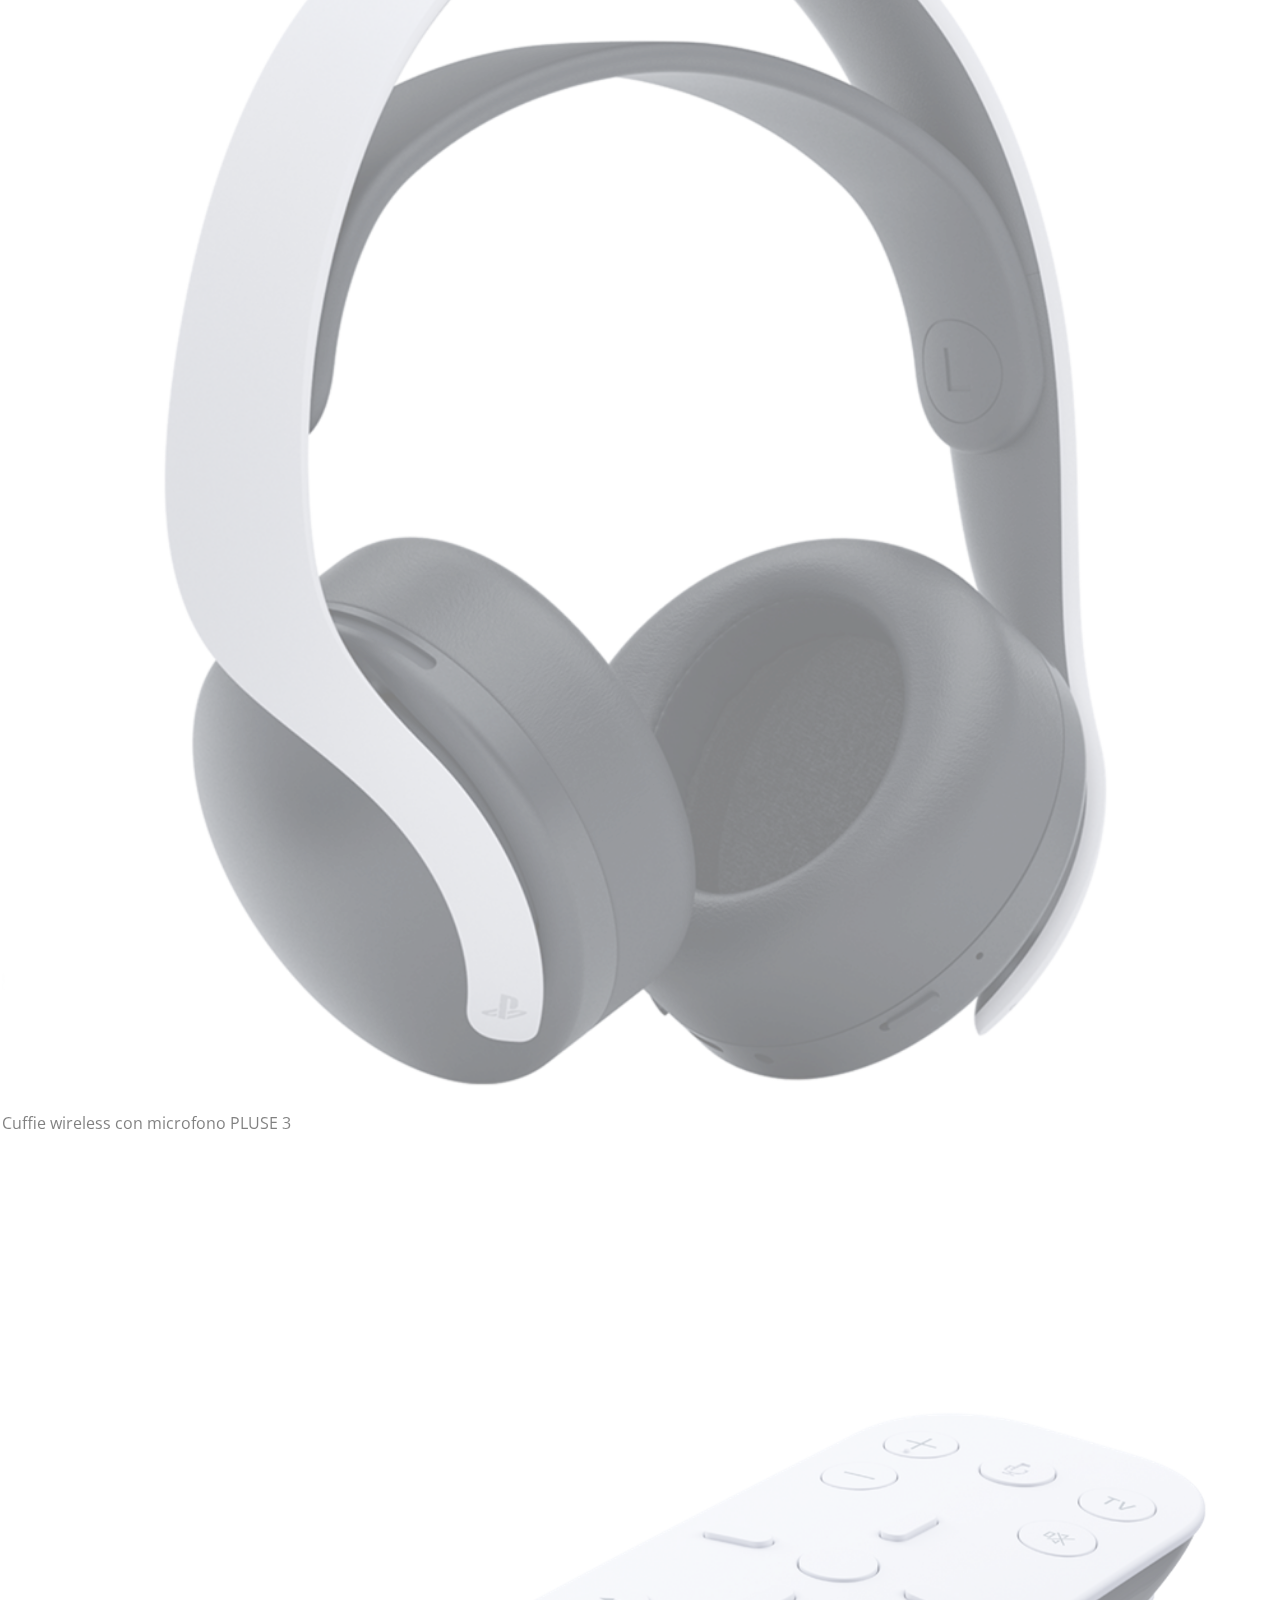
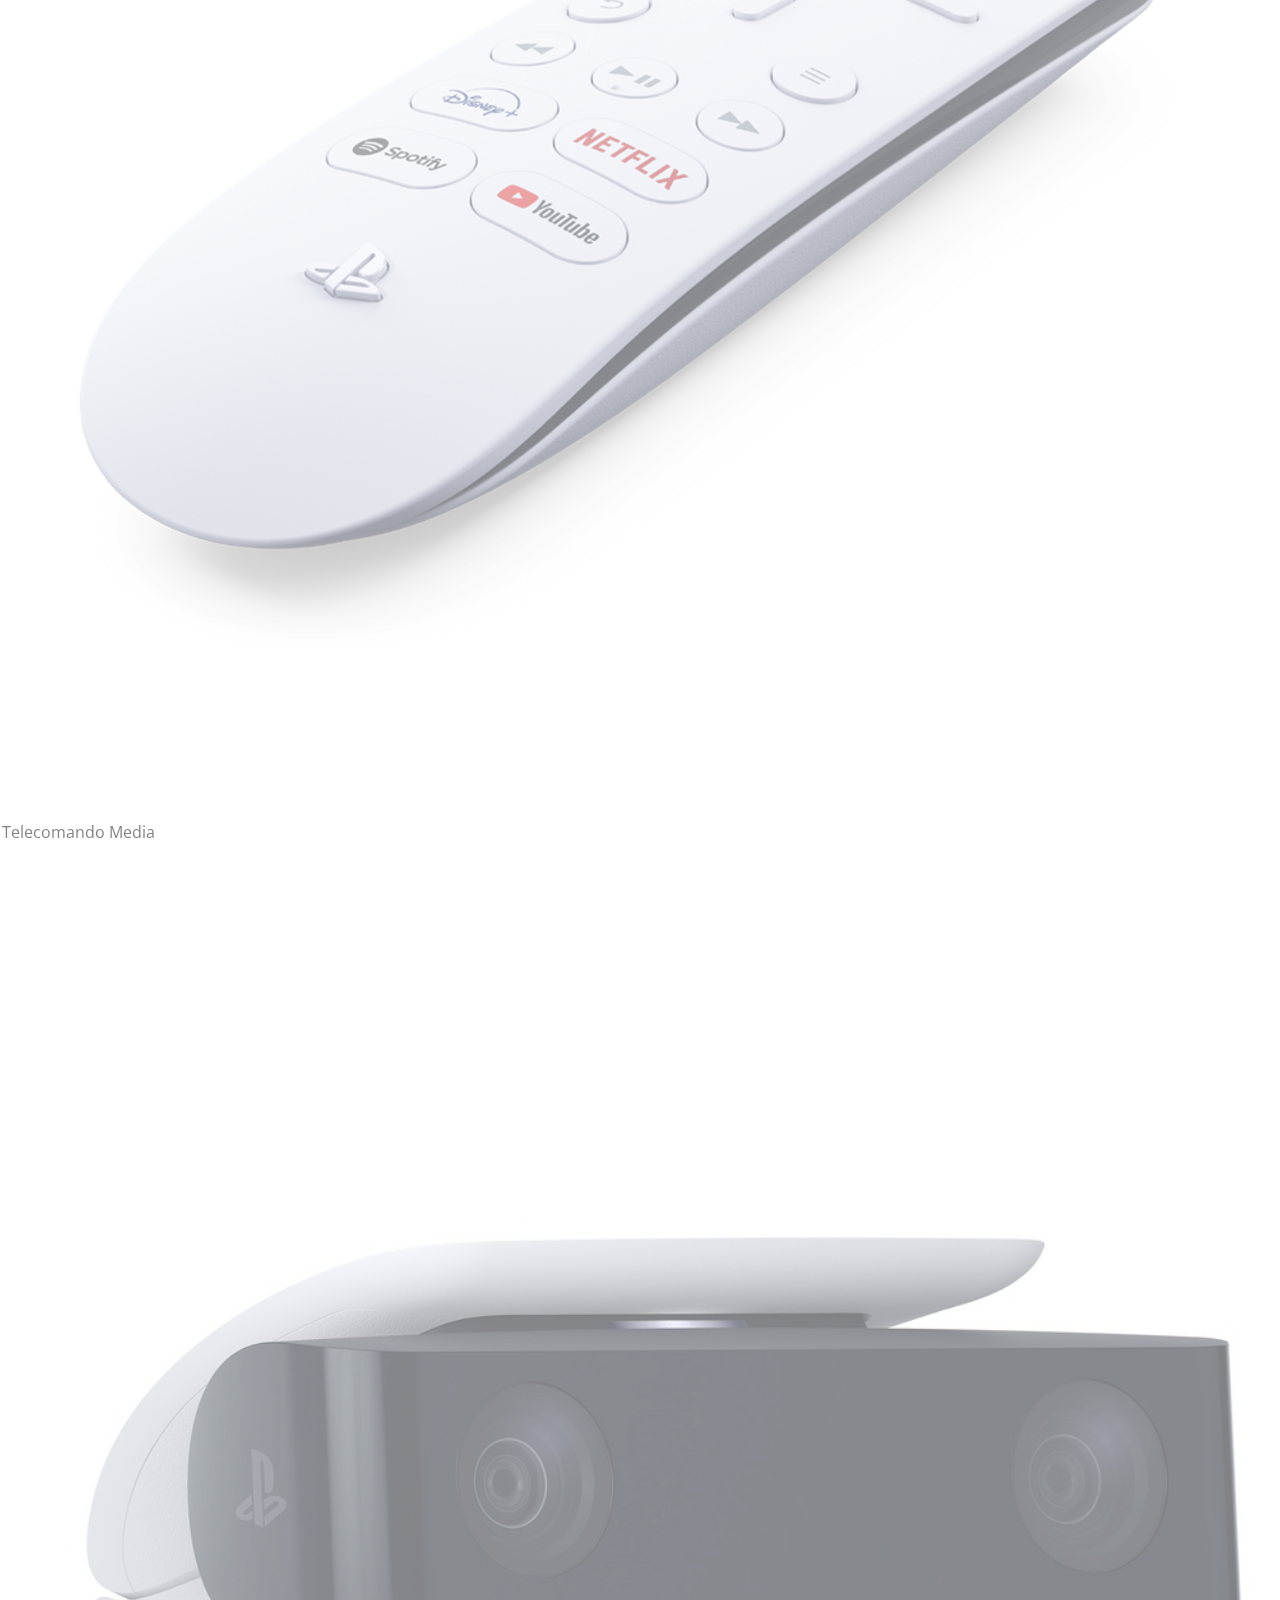
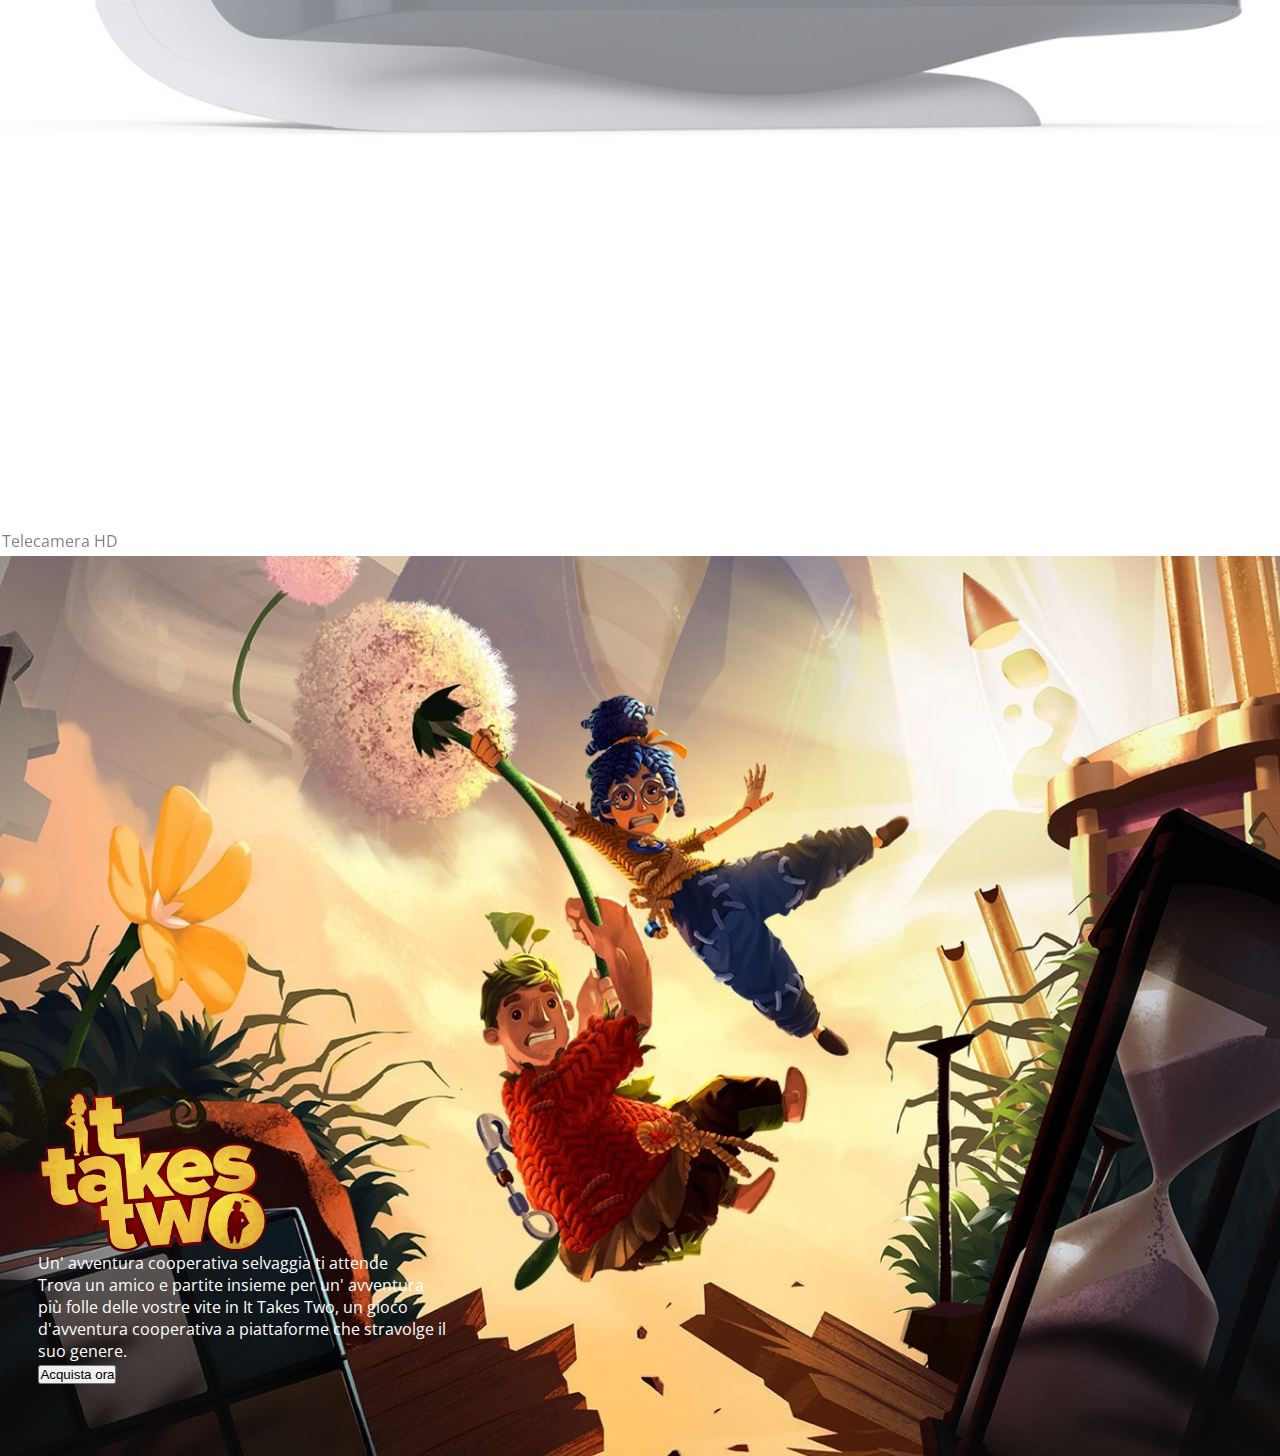
==== commit 87a80144: "fine jumbo it takes two" ====
--- a/index.html
+++ b/index.html
@@ -4,6 +4,9 @@
     <meta charset="UTF-8">
     <meta http-equiv="X-UA-Compatible" content="IE=edge">
     <meta name="viewport" content="width=device-width, initial-scale=1.0">
+    <link rel="preconnect" href="https://fonts.googleapis.com">
+    <link rel="preconnect" href="https://fonts.gstatic.com" crossorigin>
+    <link href="https://fonts.googleapis.com/css2?family=Open+Sans&display=swap" rel="stylesheet">
     <link rel="stylesheet" href="https://cdnjs.cloudflare.com/ajax/libs/font-awesome/5.15.3/css/all.min.css" integrity="sha512-iBBXm8fW90+nuLcSKlbmrPcLa0OT92xO1BIsZ+ywDWZCvqsWgccV3gFoRBv0z+8dLJgyAHIhR35VZc2oM/gI1w==" crossorigin="anonymous" referrerpolicy="no-referrer" />
     <link href="https://cdn.jsdelivr.net/npm/bootstrap@5.0.2/dist/css/bootstrap.min.css" rel="stylesheet" integrity="sha384-EVSTQN3/azprG1Anm3QDgpJLIm9Nao0Yz1ztcQTwFspd3yD65VohhpuuCOmLASjC" crossorigin="anonymous">
     <link rel="stylesheet" href="css/style.css">
@@ -16,14 +19,14 @@
                 <a href="#/"><svg xmlns="http://www.w3.org/2000/svg" viewBox="0 0 500 88.03"><defs><style>.cls-1{fill:#fff}</style></defs><g id="Layer_2" data-name="Layer 2"><g id="logo"><path class="cls-1" d="M178.13 88C160 88 143.2 82.6 132 72.53a37.85 37.85 0 0 1-12.55-28.59A38.41 38.41 0 0 1 132 15.45C142.4 6 160.8 0 178.13 0c19.17 0 34.52 4.83 46.25 15.47a38.05 38.05 0 0 1 12.38 28.47 39.66 39.66 0 0 1-12.38 28.59C213.45 82.66 196.29 88 178.13 88V76.42c9.61 0 18.53-3.32 24.76-9.52s9.06-13.72 9.06-23c0-8.86-3.11-17.14-9.06-23-6.15-6.05-15.28-9.46-24.76-9.46s-18.65 3.38-24.8 9.46c-5.93 5.87-9 14.18-9 23a32.17 32.17 0 0 0 9 23c6.15 6.13 15.26 9.52 24.8 9.52zM45.75 0c-9.69 0-20.7 1.82-30 6C7.07 9.88 0 16.11 0 26.44A21.18 21.18 0 0 0 5.75 41c2.51 2.32 6.56 6.26 17.14 8.58 4.73 1 14.84 2.61 24.91 3.67s19.83 2 23.83 3.07c3.18.81 8.53 1.91 8.53 7.91s-5.63 7.8-6.61 8.19-7.74 3.49-19.88 3.49A84.54 84.54 0 0 1 30 71.84c-4.53-1.62-9.28-3.75-13.71-9.16A15.73 15.73 0 0 1 13.44 54h-11v30.8h12.22v-4.17a1.74 1.74 0 0 1 2.64-1.5 96.26 96.26 0 0 0 17.88 5.78c6.42 1.34 10.57 2.31 18.55 2.31a79.15 79.15 0 0 0 24.86-3.51 43.39 43.39 0 0 0 14.77-7.29 20.24 20.24 0 0 0 7.91-16.21 22.68 22.68 0 0 0-6.39-15.94A28.13 28.13 0 0 0 87 38.88a58.05 58.05 0 0 0-9.72-3.39C70.94 33.94 56.7 32 49.89 31.32c-7.14-.74-19.53-1.77-24.48-3.3-1.5-.47-4.56-1.92-4.56-5.47 0-2.53 1.4-4.67 4.16-6.4 4.39-2.75 13.25-4.46 22.49-4.46a65.23 65.23 0 0 1 26.06 5.09 28.46 28.46 0 0 1 6.2 3.7 18.64 18.64 0 0 1 6.11 10.22h9.87V3.89h-11V7c0 1-1 2.32-3 1.23C76.78 5.65 62.84.07 45.75 0zM287.24 4.92L341 53.43l-.55-32.66c-.06-4.29-.84-6.08-5.48-6.08h-10.1V4.92h46v9.77H361c-4.72 0-5 1.52-5.08 6.08l.83 62.41H341l-61.93-55.26v39.21c.05 4.27.25 6.28 4.64 6.28h11v9.77h-45.09v-9.77h10.56c3.94 0 3.78-3.76 3.78-6.5V21.14c0-3-.42-6.44-6.6-6.44h-8.56V4.92zM423.35 73.39a21.82 21.82 0 0 0 2.72-.17 3.37 3.37 0 0 0 2.12-1.88 10.94 10.94 0 0 0 .21-2.11V53.78c0-.52 0-.53-.66-1.35s-28.16-32-29.41-33.4c-1.56-1.7-4.3-4.33-8.47-4.33h-9.55V4.92h53.9v9.76h-6.5c-1.5 0-2.5 1.43-1.22 3 0 0 18.14 21.7 18.31 21.93s.32.28.55.07 18.59-21.8 18.73-22a1.87 1.87 0 0 0-1.6-3h-6.67V4.92H500v9.78h-9.87c-3.58 0-5 .66-7.73 3.7l-29.75 33.94a2.1 2.1 0 0 0-.36 1.44v15.44a11 11 0 0 0 .22 2.11 3.33 3.33 0 0 0 2.11 1.88 19.77 19.77 0 0 0 2.7.17h10.09v9.78h-53.62v-9.78z"/></g></g></svg></a>
             </div>
     
-            <div id="nav_play" class="navbar row navbar-light bg-light p-0 m-0">
-                    
-                <div id="nav_left" class="col-8 d-flex text-center align-items-center p-0">
-                    <a class="mx-3 ms-3" href="#">
-                        <img src="img/play_logo.svg" alt="logo Playstation" class="d-inline-block align-text">
-                    </a>
-                    <div id="navbar_hidden" class="row row-cols-auto">
-                        <div class="btn-group col p-1 mt-2 mb-2">
+            <div id="nav_play" class="row bg-light p-0 m-0">
+                    
+                <div id="nav_left" class="col-8">
+                    <div class="row row-cols-auto d-flex align-items-center flex-novrap h-100">
+                        <a class="col" href="#">
+                            <img  src="img/play_logo.svg" alt="logo Playstation">
+                        </a> 
+                        <div class="btn-group navbar_hidden col px-1 ps-0 mt-2 mb-2">
                             <button type="button" class="btn fw-bold p-1">Giochi</button>
                             <button type="button" class="btn dropdown-toggle dropdown-toggle-split p-1" data-bs-toggle="dropdown" aria-expanded="false">
                                 <span class="visually-hidden">Toggle Dropdown</span>
@@ -36,20 +39,20 @@
                             <li><a class="dropdown-item" href="#">Separated link</a></li>
                             </ul>
                         </div>
-                        <div class="btn-group col p-1 mt-2 mb-2">
-                            <button type="button" class="btn fw-bold p-1">Hardware</button>
-                            <button type="button" class="btn dropdown-toggle dropdown-toggle-split p-1" data-bs-toggle="dropdown" aria-expanded="false">
-                                <span class="visually-hidden">Toggle Dropdown</span>
-                            </button>
-                            <ul class="dropdown-menu">
-                            <li><a class="dropdown-item" href="#">Action</a></li>
-                            <li><a class="dropdown-item" href="#">Another action</a></li>
-                            <li><a class="dropdown-item" href="#">Something else here</a></li>
-                            <li><hr class="dropdown-divider"></li>
-                            <li><a class="dropdown-item" href="#">Separated link</a></li>
-                            </ul>
-                        </div>
-                        <div class="btn-group col p-1 mt-2 mb-2">
+                        <div class="btn-group navbar_hidden col px-1 ps-0 mt-2 mb-2">
+                            <button type="button" class="btn fw-bold px-1">Hardware</button>
+                            <button type="button" class="btn dropdown-toggle dropdown-toggle-split p-1" data-bs-toggle="dropdown" aria-expanded="false">
+                                <span class="visually-hidden">Toggle Dropdown</span>
+                            </button>
+                            <ul class="dropdown-menu">
+                            <li><a class="dropdown-item" href="#">Action</a></li>
+                            <li><a class="dropdown-item" href="#">Another action</a></li>
+                            <li><a class="dropdown-item" href="#">Something else here</a></li>
+                            <li><hr class="dropdown-divider"></li>
+                            <li><a class="dropdown-item" href="#">Separated link</a></li>
+                            </ul>
+                        </div>
+                        <div class="btn-group navbar_hidden col px-1 ps-0 mt-2 mb-2">
                             <button type="button" class="btn fw-bold p-1">Servizi</button>
                             <button type="button" class="btn dropdown-toggle dropdown-toggle-split p-1" data-bs-toggle="dropdown" aria-expanded="false">
                                 <span class="visually-hidden">Toggle Dropdown</span>
@@ -62,7 +65,7 @@
                             <li><a class="dropdown-item" href="#">Separated link</a></li>
                             </ul>
                         </div>
-                        <div class="btn-group col p-1 mt-2 mb-2">
+                        <div class="btn-group navbar_hidden col px-1 ps-0 mt-2 mb-2">
                             <button type="button" class="btn fw-bold p-1">Novità</button>
                             <button type="button" class="btn dropdown-toggle dropdown-toggle-split p-1" data-bs-toggle="dropdown" aria-expanded="false">
                                 <span class="visually-hidden">Toggle Dropdown</span>
@@ -75,7 +78,7 @@
                             <li><a class="dropdown-item" href="#">Separated link</a></li>
                             </ul>
                         </div>
-                        <div class="btn-group col p-1 mt-2 mb-2">
+                        <div class="btn-group navbar_hidden col px-1 ps-0 mt-2 mb-2">
                             <button type="button" class="btn fw-bold p-1">Fai acquisti</button>
                             <button type="button" class="btn dropdown-toggle dropdown-toggle-split p-1" data-bs-toggle="dropdown" aria-expanded="false">
                                 <span class="visually-hidden">Toggle Dropdown</span>
@@ -88,7 +91,7 @@
                             <li><a class="dropdown-item" href="#">Separated link</a></li>
                             </ul>
                         </div>
-                        <div class="btn-group col p-1 mt-2 mb-2">
+                        <div class="btn-group navbar_hidden col px-1 ps-0 mt-2 mb-2">
                             <button type="button" class="btn fw-bold p-1">Supporto</button>
                             <button type="button" class="btn dropdown-toggle dropdown-toggle-split p-1" data-bs-toggle="dropdown" aria-expanded="false">
                                 <span class="visually-hidden">Toggle Dropdown</span>
@@ -102,13 +105,12 @@
                             </ul>
                         </div>
                     </div>
-                </div>
-    
-                <!-- <div id="nav_right" class="col-4 d-flex text-center justify-content-end align-items-center p-0">
-    
-                    <div id="navbar_hidden" class="row row-cols-auto align-items-center">
-    
-                        <div class="btn-group col p-1 mt-2 mb-2">
+                    
+                </div>
+    
+                <div id="nav_right" class="col-4">
+                    <div class="row row-cols-auto d-flex align-items-center justify-content-end h-100">
+                        <div class="btn-group navbar_hidden col p-1 mt-2 mb-2">
                             <button type="button" class="btn fw-bold p-1">My PlayStation</button>
                             <button type="button" class="btn dropdown-toggle dropdown-toggle-split" data-bs-toggle="dropdown" aria-expanded="false">
                                 <span class="visually-hidden">Toggle Dropdown</span>
@@ -122,48 +124,35 @@
                             </ul>
                         </div>
     
-                        <button type="button" class="btn col btn-dark rounded-pill mt-2 mb-2">Accedi</button>
-    
-                        <a class="col text-center m-0 p-0" href="#/" ><svg width="30px" height="30px" viewBox="0 0 50 50" data-di-rand="1620204969111"><path class="d-flex align-items-center" d="M8,20.913 C8,14.344 13.344,9 19.913,9 C26.482,9 31.827,14.344 31.827,20.913 C31.827,27.482 26.482,32.827 19.913,32.827 C13.344,32.827 8,27.482 8,20.913 M45.112,43.585 L32.346,30.82 C34.518,28.099 35.827,24.658 35.827,20.913 C35.827,12.139 28.688,5 19.913,5 C11.139,5 4,12.139 4,20.913 C4,29.688 11.139,36.827 19.913,36.827 C23.503,36.827 26.808,35.618 29.474,33.604 L42.284,46.413 C42.674,46.804 43.186,46.999 43.698,46.999 C44.209,46.999 44.721,46.804 45.112,46.413 C45.502,46.023 45.698,45.511 45.698,44.999 C45.698,44.488 45.502,43.976 45.112,43.585"></path></svg>
+                        <button type="button" class="btn navbar_hidden col btn-dark rounded-pill px-3 ps-3 mt-2 mb-2">Accedi</button>
+    
+                        <a class="navbar_hidden col text-center m-0 px-3 ps-3" href="#/" ><svg width="30px" height="30px" viewBox="0 0 50 50" data-di-rand="1620204969111"><path class="d-flex align-items-center" d="M8,20.913 C8,14.344 13.344,9 19.913,9 C26.482,9 31.827,14.344 31.827,20.913 C31.827,27.482 26.482,32.827 19.913,32.827 C13.344,32.827 8,27.482 8,20.913 M45.112,43.585 L32.346,30.82 C34.518,28.099 35.827,24.658 35.827,20.913 C35.827,12.139 28.688,5 19.913,5 C11.139,5 4,12.139 4,20.913 C4,29.688 11.139,36.827 19.913,36.827 C23.503,36.827 26.808,35.618 29.474,33.604 L42.284,46.413 C42.674,46.804 43.186,46.999 43.698,46.999 C44.209,46.999 44.721,46.804 45.112,46.413 C45.502,46.023 45.698,45.511 45.698,44.999 C45.698,44.488 45.502,43.976 45.112,43.585"></path></svg>
                         </a>
-                        
-                    </div>
-    
-                    <div id="hamburger" class="row row-cols-auto text-end">
-                        
-                        <button style="color: white;" type="button" class="btn col fs-4 border mx-3"><i class="fas fa-hamburger"></i></button>
-                        
-                        <div class="col support-info text-start p-2">
-                            <a class="active fw-bold" href="#/">My PlayStation</a>
-                            <a class="active fw-bold" href="#/">Accedi</a>
-                            <a class="active fw-bold" href="#/">Search</a>
-                        </div>
-    
-                    </div>
-                </div> -->
+                            
+                        <button type="button" class="btn hamburger col fs-4 border mx-3"><i class="fas fa-hamburger"></i></button>
+                    </div>
+                    
+
+                </div> 
             </div>
         </header>
     
         <main>
 
-            <section>
-                <div class="container-fluid p-0 m-0">
-
-                    <div id="jumbo_returnal"></div>
-    
-                    <div id="returnal_text">
-                        <div id="returnal_banner"></div>
-                        <h2 class="pt-5 pb-5 ">Rompi il cerchio</h2>
-                        <p class="fs-5">
+            <section id="section_1">
+                <div class="jumbo returnal">
+                    <div class="jumbo_text text_returnal">
+                        <div class="retur_nal banner"></div>
+                        <div class="fw-bold pt-2 pb-3 ps-3 fs-1">Rompi il cerchio</div>
+                        <p class="fs-5 ps-3">
                             Rialzati dopo ogni sconfitta e affronta una nuova sfida con ogni rinascita in questo esplosivo thriller fantascentifico, disponibile in esclusiva su PS5.
                         </p>
-                        <button type="button" class="btn col btn-danger rounded-pill pt-2 pb-2 px-3 ps-3 mt-4">Acquista ora</button>
-                    </div>
-
+                        <button type="button" class="btn col btn-danger rounded-pill pt-2 pb-2 px-3 ps-3 ms-3 mt-4">Acquista ora</button>
+                    </div>
                 </div>
             </section>
 
-            <section>
+            <section class="mb-5">
                 <div id="portfolio" class="container-fluid bg-light pt-4 pb-4 mx-auto">
                     
                     <div class="row col-12 d-flex justify-content-center m-0">
@@ -230,6 +219,104 @@
                 </div>
             </section>
 
+            <section class="mb-5">
+                <div id="playstation_console" class="container-fluid">
+                    <div class="text-center">
+                        <div class="fs-4 fw-bold" style="color: cornflowerblue;">PLAY HAS NO LIMITS</div>
+                        <div class="fs-1 fw-bold">
+                            Ecco la PlayStation 5
+                        </div>
+                        <div class="fs-3 fw-bold pt-3" style="color: grey;">
+                            Tuffati in nuove possibilità di gioco completamente inaspettate
+                        </div>
+                    </div>
+                    
+                    <div id="play5" class="row d-flex align-items-center justify-content-center">
+                        
+                        <div id="console_text" class="col-12 col-sm-12 col-md-6 col-lg-6">
+                            <div class="fs-1 fw-bold">
+                                Console PlayStation 5
+                            </div>
+                            <div class="fs-3 fw-bold pt-3" style="color: grey;">
+                                Sperimenta la nuova generazione di incredibili giochi PlayStation
+                            </div>
+                            <button type="button" class="btn col btn-primary rounded-pill pt-2 pb-2 px-3 ps-3 mt-5">Maggiori informazioni</button>
+                        </div>
+                        <div class="col-12 col-sm-12 col-md-6 col-lg-6">
+                            <img src="img/playstation-5-thumb.png" alt="">
+                        </div>
+                    </div>
+
+                    <div id="play_items" class="row col-12 d-flex justify-content-center m-0">
+
+                        <div class="col-4 col-sm-4 col-md-2 col-lg-2 p-3 effect">
+                            <a class="active" href="#/">
+                                <div class="lay_over text-center pb-4">
+                                    <img  class="img_play5" src="img/playstation-5-thumb.png" alt="playstation-5">
+                                    <div class="fw-bold text_hidden">Console PS5</div>
+                                </div>
+                            </a>
+                        </div>
+
+                        <div class="col-4 col-sm-4 col-md-2 col-lg-2 p-3 effect">
+                            <a class="active" href="#/">
+                                <div class="lay_over text-center pb-2">
+                                    <img  class="img_play5" src="img/joypad-thumb.png" alt="joypad">
+                                    <div class="fw-bold text_hidden">Console wireless Dualsense</div>
+
+                                </div>
+                            </a>
+                        </div>
+
+                        <div class="col-4 col-sm-4 col-md-2 col-lg-2 p-3 effect">
+                            <a class="active" href="#/">
+                                <div class="lay_over text-center pb-2">
+                                    <img  class="img_play5" src="img/headset-thumb.png" alt="headset">
+                                    <div class="fw-bold text_hidden">Cuffie wireless con microfono PLUSE 3</div>
+                                </div>
+                            </a>
+                        </div>
+
+                        <div class="col-4 col-sm-4 col-md-2 col-lg-2 p-3 effect">
+                            <a class="active" href="#/">
+                                <div class="lay_over text-center pb-2">
+                                    <img  class="img_play5" src="img/remote-thumb.png" alt="remote">
+                                    <div class="fw-bold text_hidden">Telecomando Media</div>
+                                </div>
+                            </a>
+                        </div>
+
+                        <div class="col-4 col-sm-4 col-md-2 col-lg-2 p-3 effect">
+                            <a class="active" href="#/">
+                                <div class="lay_over text-center pb-2">
+                                    <img  class="img_play5" src="img/camera-thumb.jpg" alt="camrera">
+                                    <div class="fw-bold text_hidden">Telecamera HD</div>
+                                </div>
+                            </a>
+                        </div>
+                    
+                    </div>
+
+                </div>
+            </section>
+
+            <section id="section_4">
+                <div class="container-fluid p-0 m-0">
+
+                    <div class="jumbo it_takes">
+                        <div class="jumbo_text takestwo_text">
+                            <div class="takes_two banner"></div>
+                            <div class="fw-bold pt-5 pb-5 ps-3 fs-1 ">Un' avventura cooperativa selvaggia ti attende</div>
+                            <p class="fs-5 ps-3">
+                                Trova un amico e partite insieme per un' avventura più folle delle vostre vite in It Takes Two, un gioco d'avventura cooperativa a piattaforme che stravolge il suo genere.
+                            </p>
+                            <button type="button" class="btn col btn-danger rounded-pill pt-2 pb-2 px-3 ps-3 ms-3 mt-4">Acquista ora</button>
+                        </div>
+                    </div>
+                    
+                </div>
+            </section>
+            
         </main>
     </div>
     
--- a/css/style.css
+++ b/css/style.css
@@ -5,30 +5,25 @@
 }
 
 body {
-    font-family: Arial, Helvetica, sans-serif;
+    font-family: 'Open Sans', sans-serif;
 }
 
 /* COMMON */
 
 .active {
     text-decoration: none;
+    color: black;
 }
 
 /* FINE COMMON  */
-
-.container-fluid{
-    width: 100vw;
-    height: 100vh;
-}
-
-#nav_play{
-    height: 80px;
-    width: 100vw;
-}
 
 #logo_sony {
     height: 30px;
     background-color: black;
+}
+
+#nav_play{
+    height: 80px;
 }
 
 #logo_sony a svg {
@@ -37,88 +32,60 @@
     padding: 8px; 
 }
 
-#nav_left,
-#nav_right{
-    height: 100%;
-}
-
-#nav_right #hamburger {
+#nav_right .hamburger {
     position: relative;
     display: none;
     color: black;
-    margin-right: 3px;
-    width: 100%;
-}
-
-#nav_right #hamburger .fa-hamburger {
+}
+
+#nav_right .hamburger .fa-hamburger {
     color: black;
 }
 
-#nav_right #hamburger .support-info {
-    position: absolute;
-    top: 63px;
-    right: 0;
-    width: 150px;
-    display: none;
-    line-height: 40px;
-    color: black;
-}
-
-#nav_right #hamburger .support-info a{
-    color: black;
-}
- 
-#nav_right #hamburger:active .support-info {
-    display: inline-block;
-    background-color: #F8F9FA;
-}
-
 @media (max-width: 992px) {
 
-    #nav_right #hamburger {
+    #nav_right .hamburger {
         display: inline-block;
     }
 
-    #nav_left #navbar_hidden,
-    #nav_right #navbar_hidden {
+    #nav_left .navbar_hidden,
+    #nav_right .navbar_hidden {
         display: none;
     }
-
-}
-
-#jumbo_returnal {
+}
+
+.jumbo{
     position: relative;
-    background-image: url(../img/jumbo-bg.png);
     background-repeat: no-repeat;
     background-size: cover;
     background-position-x: center;
     height: 100vh;
 }
 
-#returnal_text {
+.jumbo_text {
     position: absolute;
-    bottom: -50px;
+    bottom: 8%;
     left: 3%;
-    width: 33%;
     color: white;
 }
 
-#returnal_text #returnal_banner{
-    background-image: url(../img/returnal-hero-banner-logo.png);
+#section_1 .text_returnal{
+    width: 40%;
+}
+
+.jumbo .jumbo_text .banner{
     background-repeat: no-repeat;
     background-position: left;
     background-size:contain;
-    height: 50px;
-}
-
-#returnal_text h2 {
-    font-size: 3em;
-}
-
-@media (max-width: 992px) {
-    #returnal_text{
-        width: 90%;
-    }
+}
+
+#section_1 .returnal {
+    background-image: url(../img/jumbo-bg.png);
+}
+
+#section_1 .jumbo_text .retur_nal{
+    background-image: url(../img/returnal-hero-banner-logo.png);
+    height: 80px;
 }
 
 .img_portfolio {
@@ -155,7 +122,7 @@
     height: 100%;
     transition-duration: 0.4s;
     transition-timing-function: ease;
-    border: 4px solid transparent;
+    border: 4px solid white;
     border-radius: 15px;
 }
 
@@ -174,16 +141,86 @@
 #portfolio .img-hover-button:hover .background-effect {
     transition-duration: 0.4s;
     transition-timing-function: ease;
+    border-radius: 15px;
+}
+
+#portfolio .img-hover-button:hover .background-effect {
+    background-color: rgba(0, 100, 100, 0.4);
+}
+
+#portfolio .img-hover-button:hover .background-effect1 {
+    background-color: rgba(143, 0, 255, 0.4);
+}
+
+#playstation_console {
+    margin-top: 120px;
+}
+
+#play5 {
+    width: 90%;
+    margin: 0 auto;
+}
+
+#playstation_console img {
+    width: 100%;
+    
+}
+
+@media (max-width:768px) {
+    #playstation_console #console_text{
+        text-align: center; 
+        padding-top: 20px;
+    }
+}
+
+@media (max-width:992px) {
+    #playstation_console #play5{
+        margin-top: 40px;
+    }
+}
+
+#playstation_console #play_items .effect {
+    border-bottom: 4px solid transparent;
+    border-right: 2px solid transparent;
+    border-left:2px solid transparent;
+    border-top: 2px solid transparent; 
+    transition-duration: 0.4s;
+    transition-timing-function: ease;
+    filter: opacity(0.5);
     border-radius: 10px;
-    border: 4px solid white;
-    border-radius: 15px;
-}
-
-#portfolio .img-hover-button:hover .background-effect {
-    background-color: rgba(0, 100, 100, 0.6);
-}
-
-#portfolio .img-hover-button:hover .background-effect1 {
-    background-color: rgba(143, 0, 255, 0.6);
-}
-
+}
+
+#playstation_console #play_items .effect:hover {
+    border-bottom: 4px solid #4070FF;
+    border-radius: 10px;
+    transition-duration: 0.4s;
+    transition-timing-function: ease;
+    filter: none
+}
+
+
+#section_4 .it_takes {
+    background-image: url(../img/it-takes-two-hero-banner-desktop.jpg);
+}
+
+#section_4 .takes_two {
+    background-image: url(../img/it-takes-two-logo.png);
+    height: 160px;
+}
+
+.it_takes .takestwo_text {
+    width: 32%;
+}
+
+@media (max-width: 992px) {
+
+    #section_4 .jumbo .takestwo_text,
+    #section_1 .jumbo .text_returnal {
+        width: 90%;
+    }
+
+    #section_4 .takes_two {
+        height: 300px;
+    }
+}
+
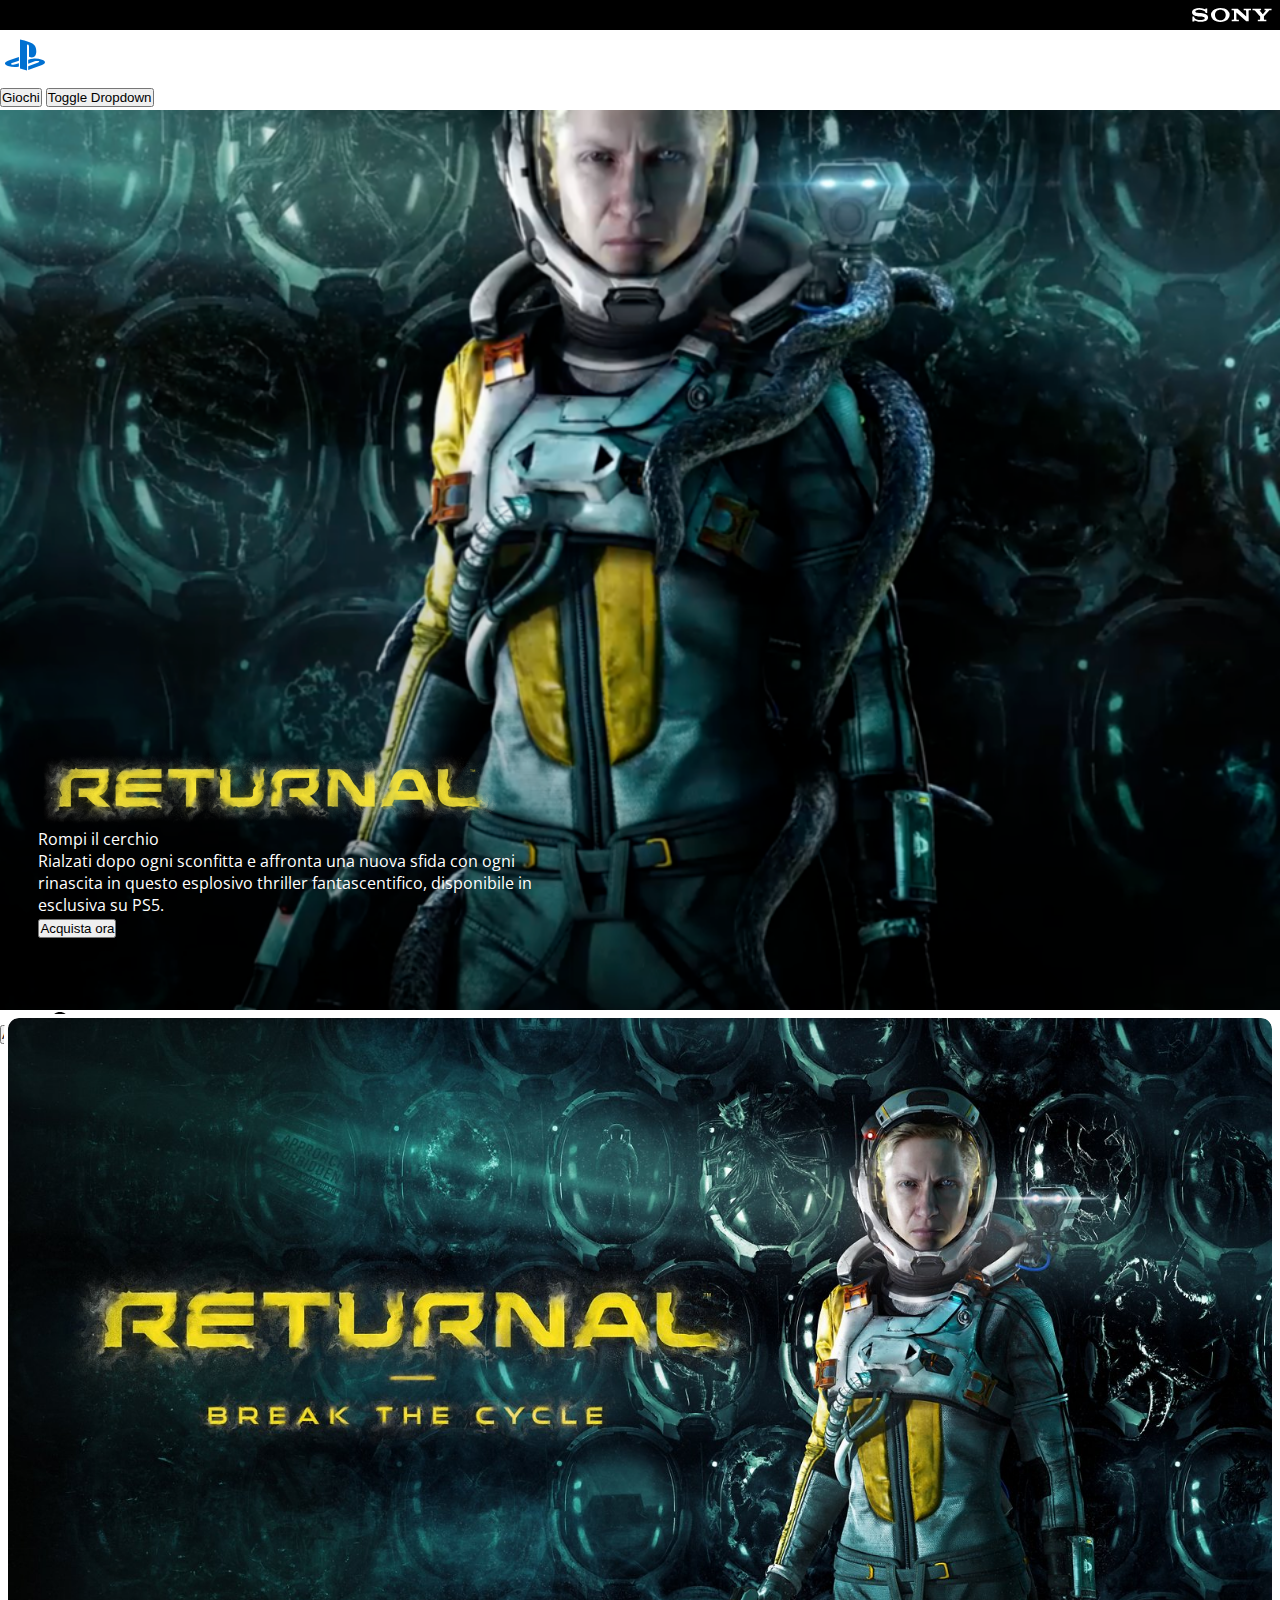
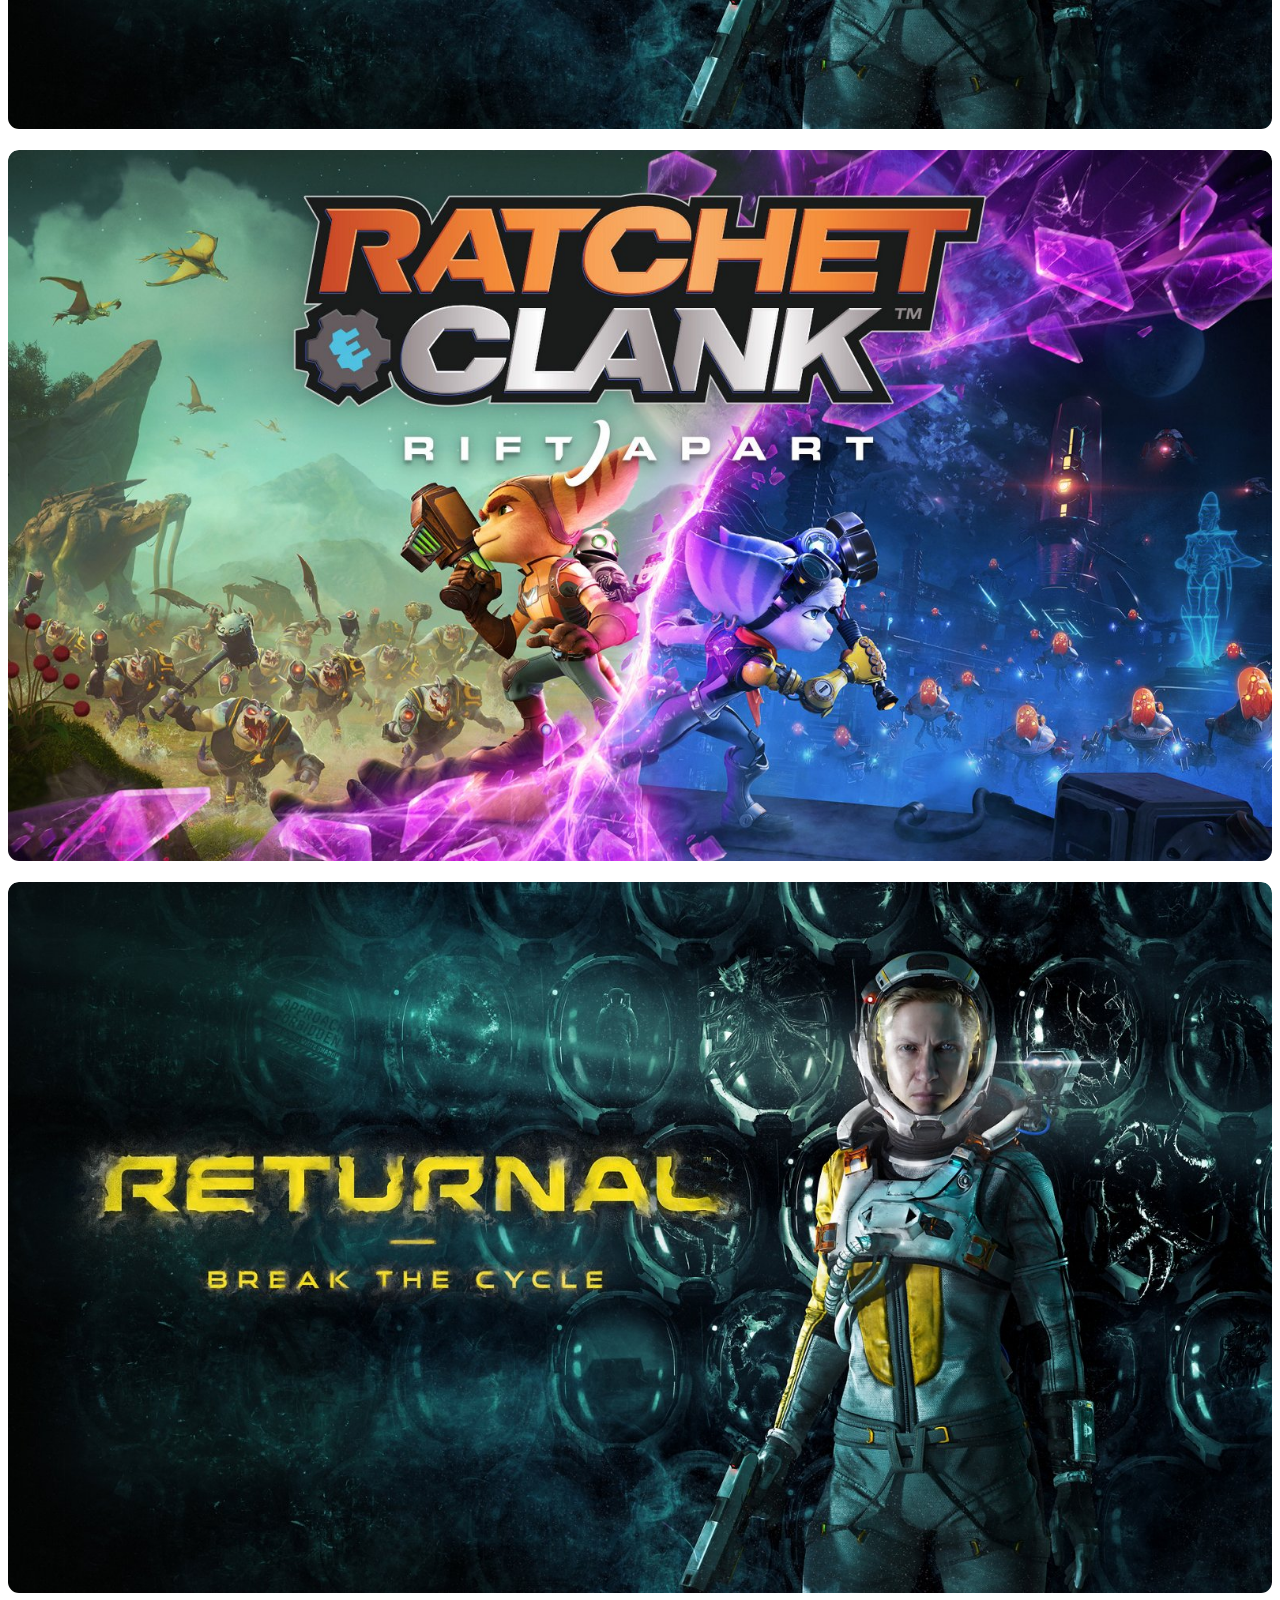
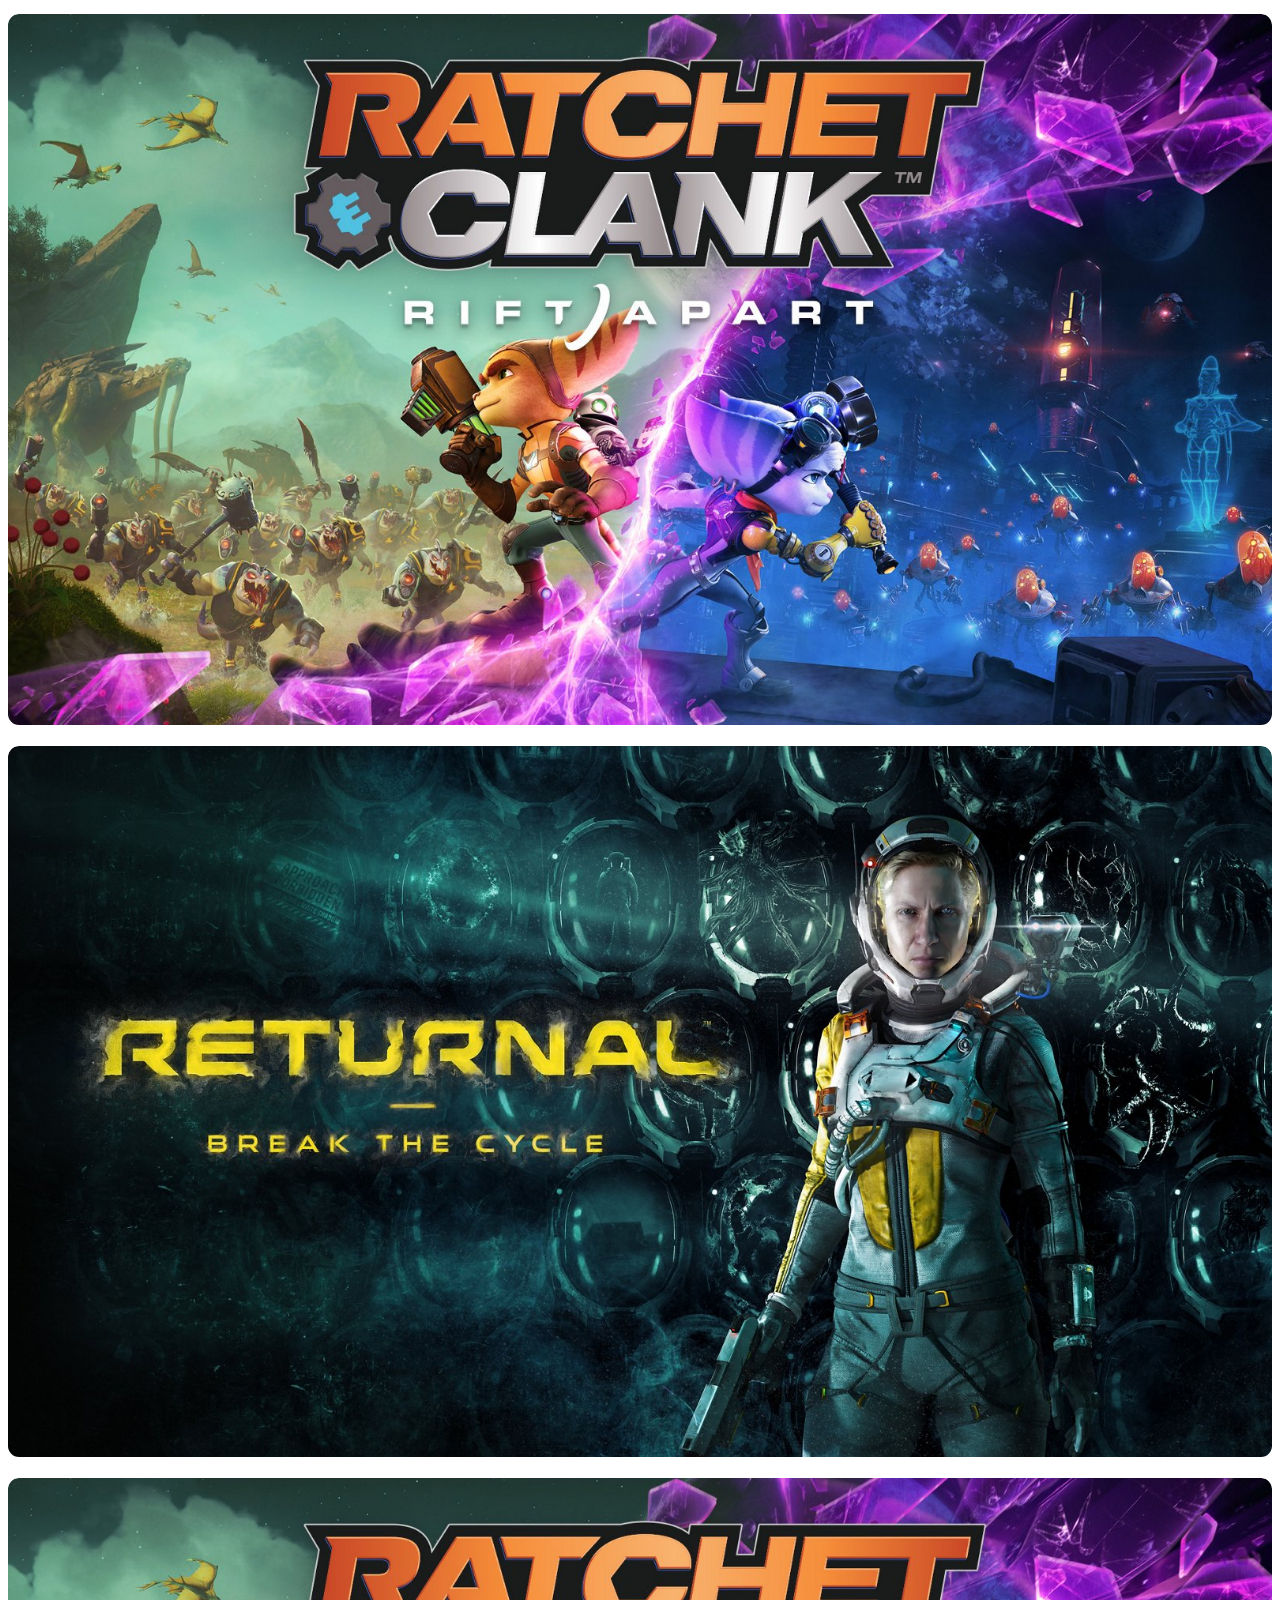
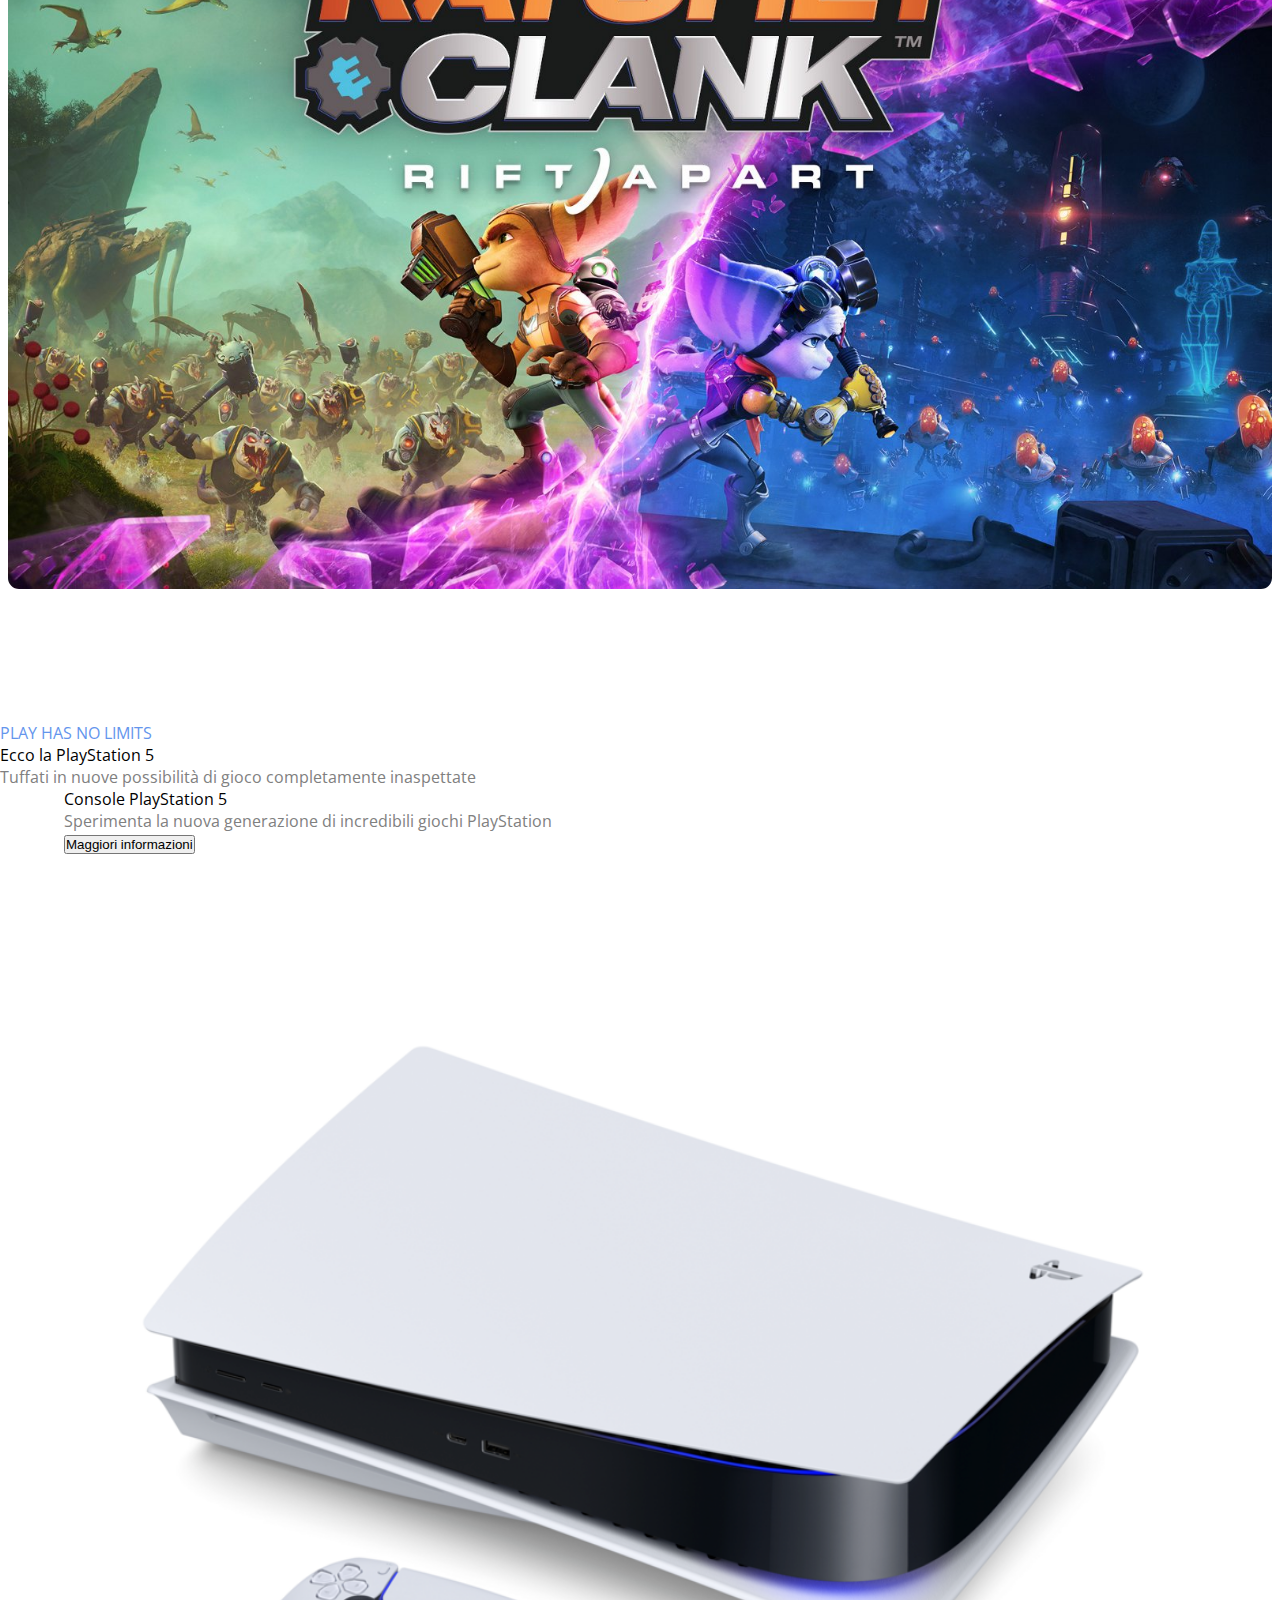
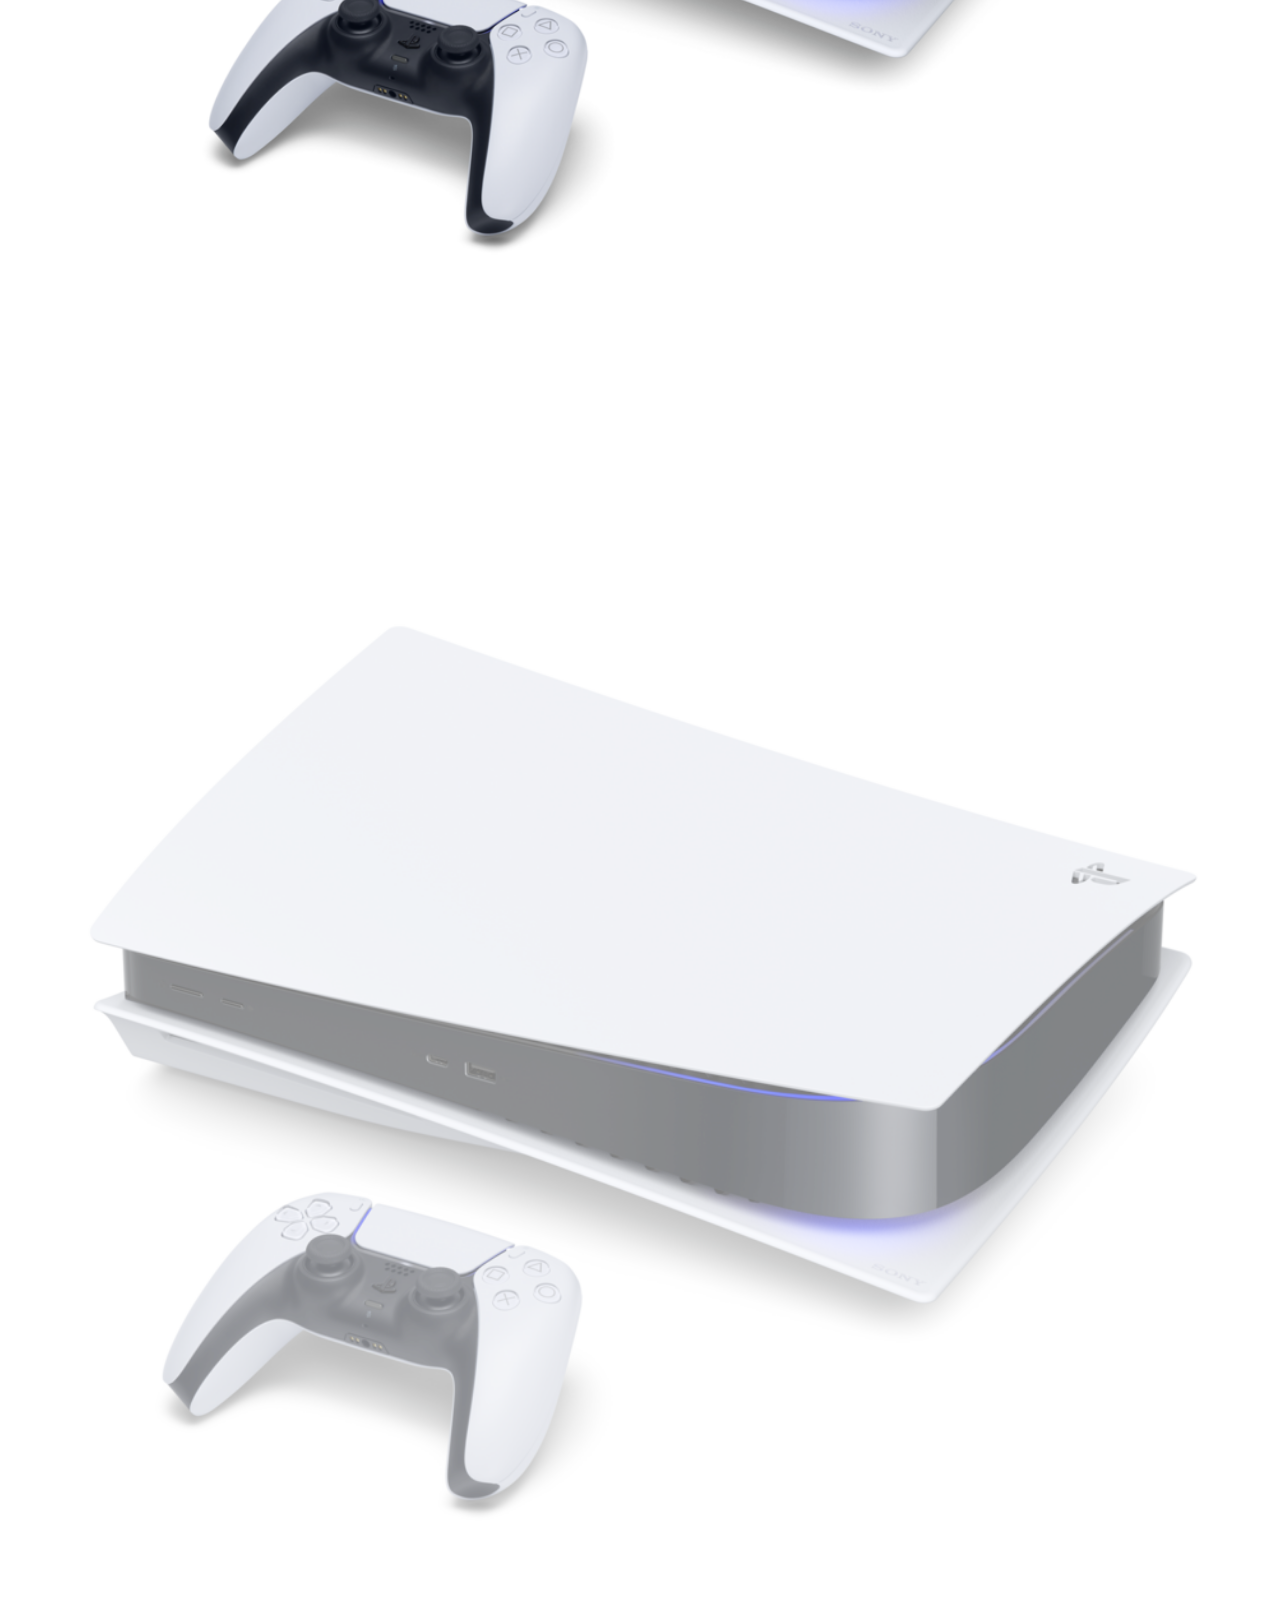
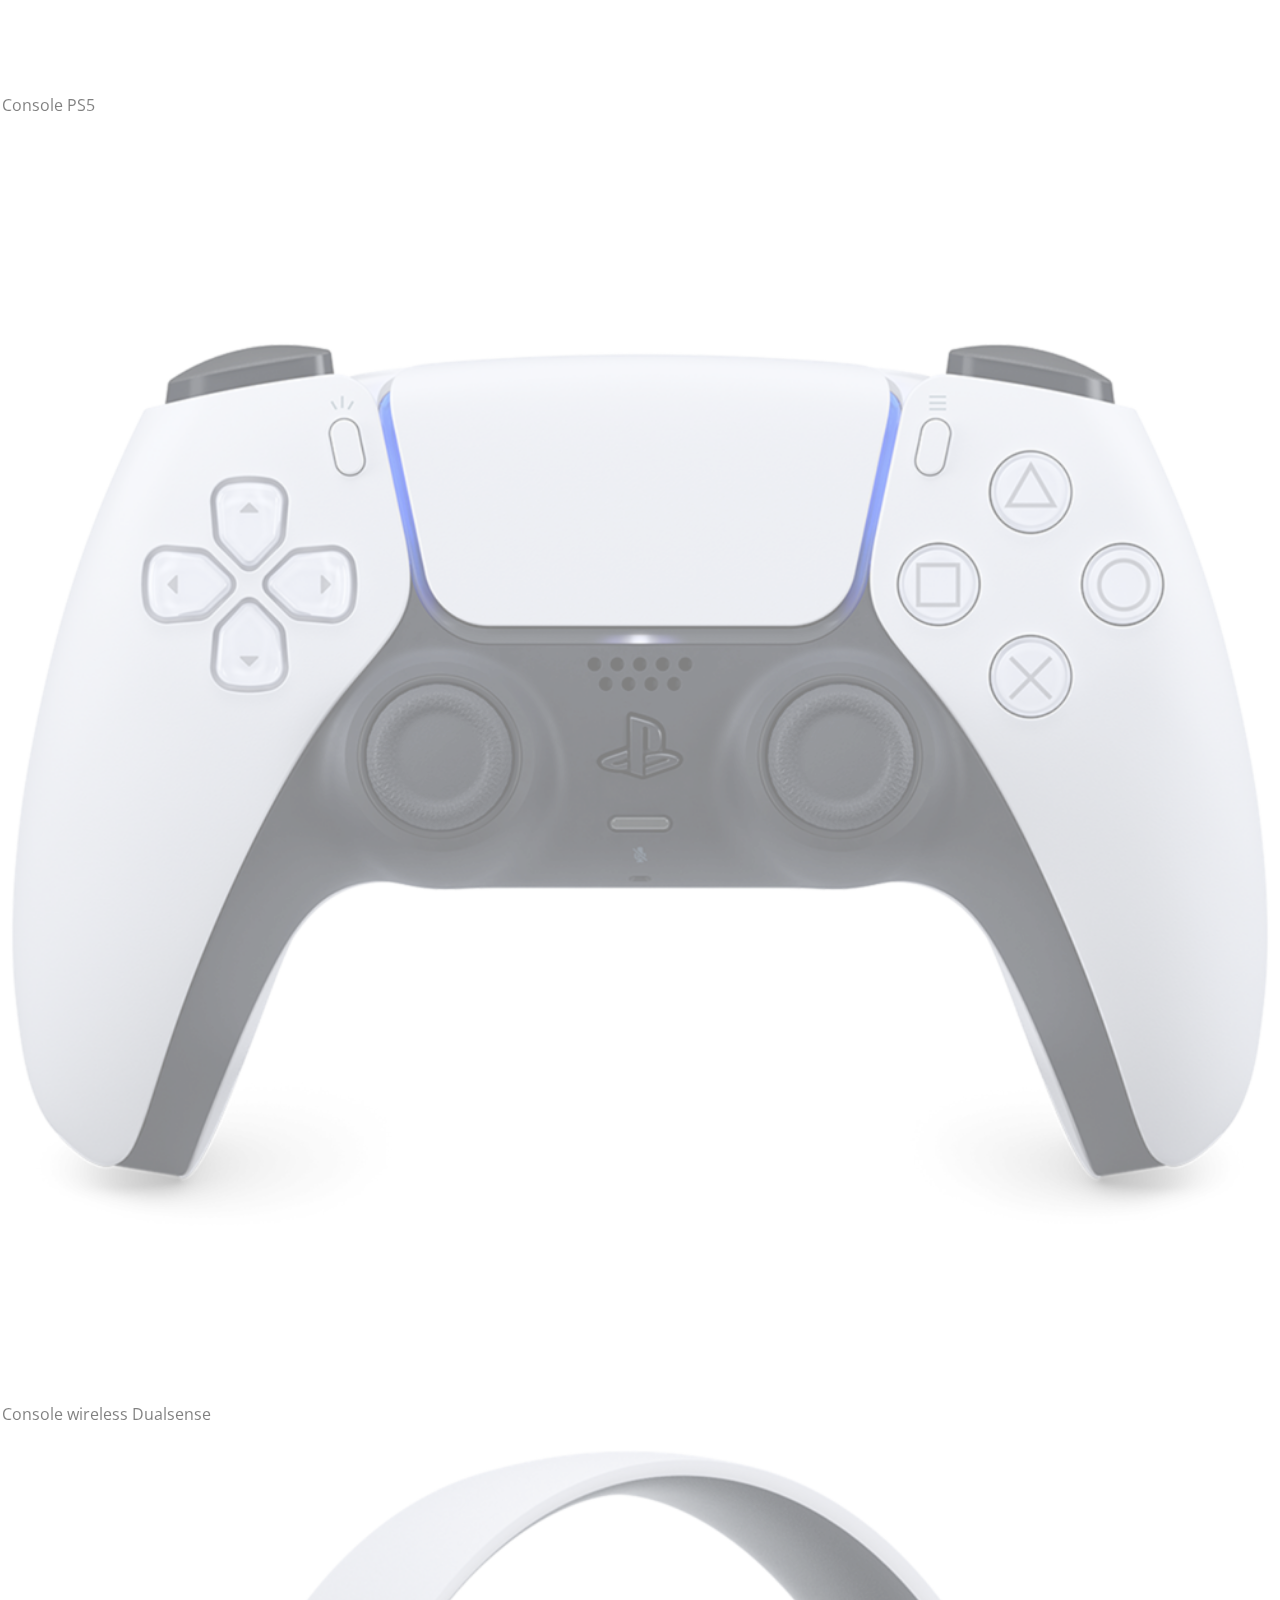
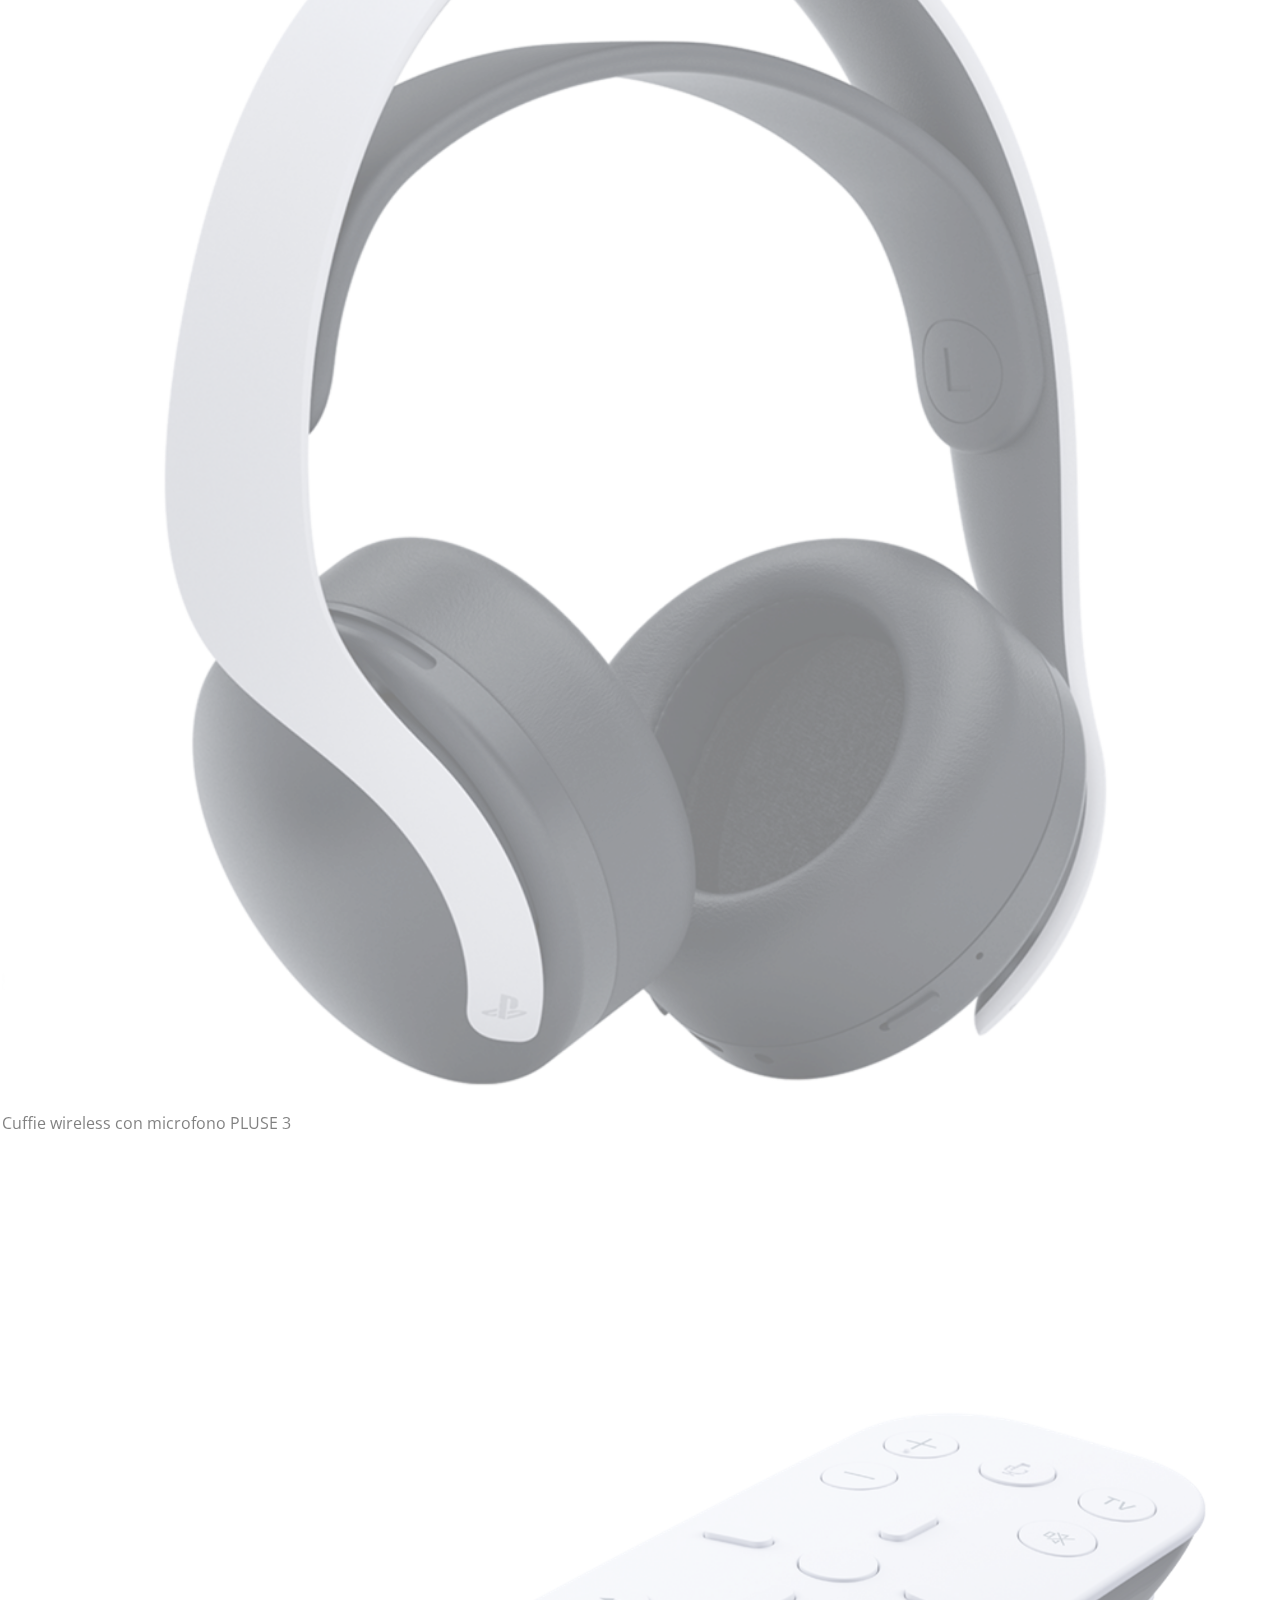
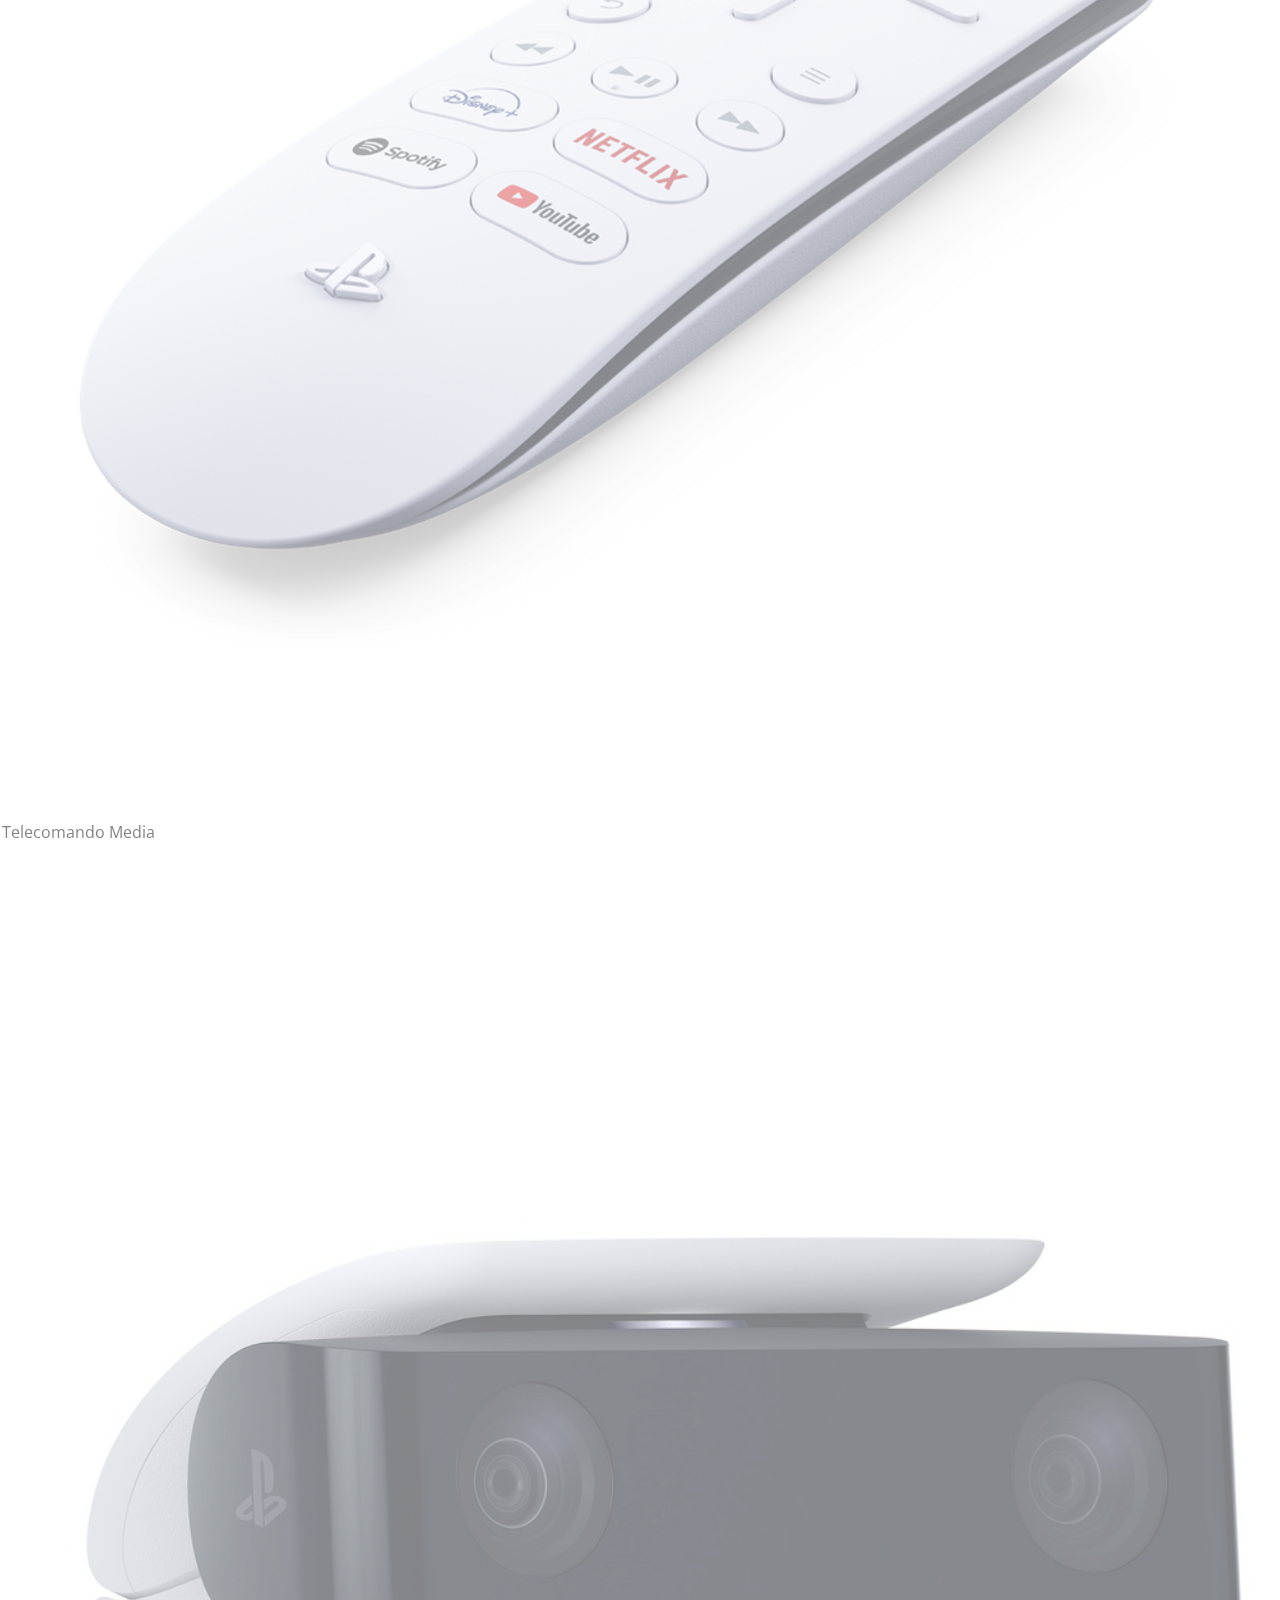
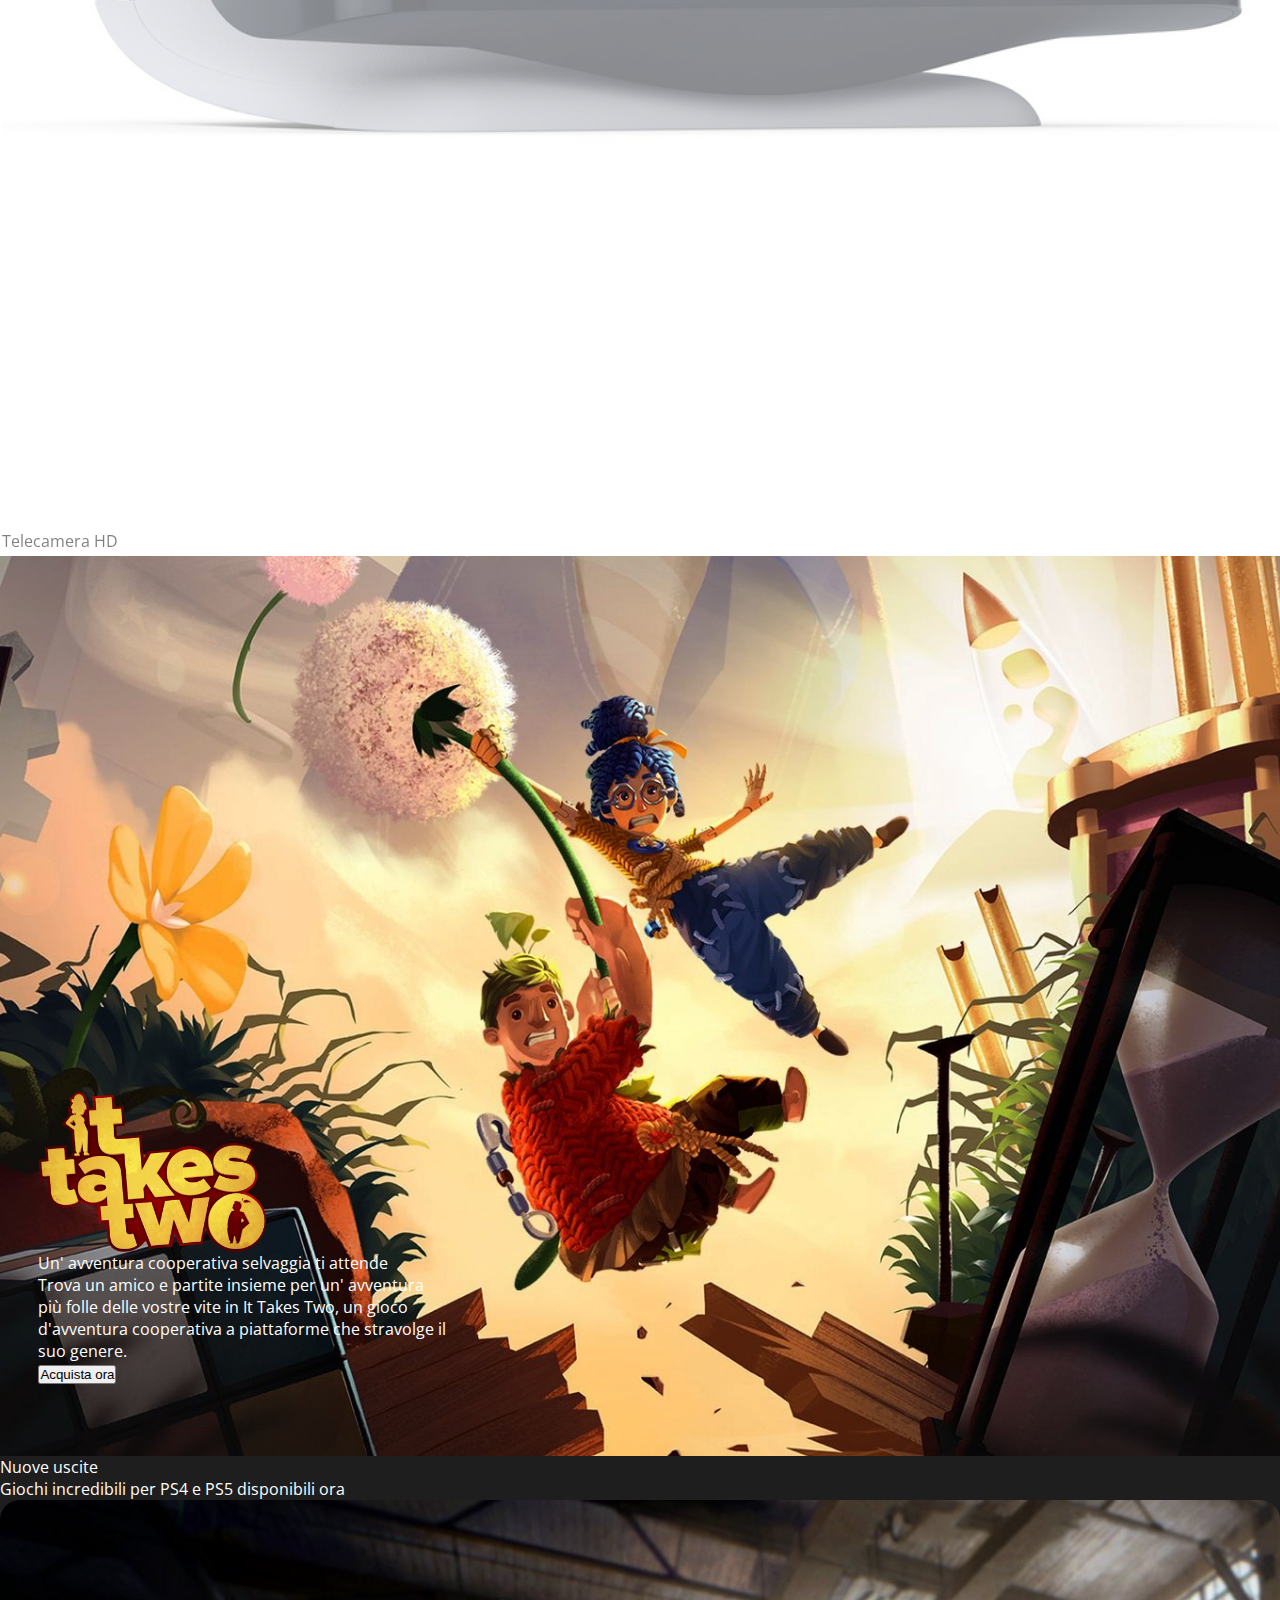
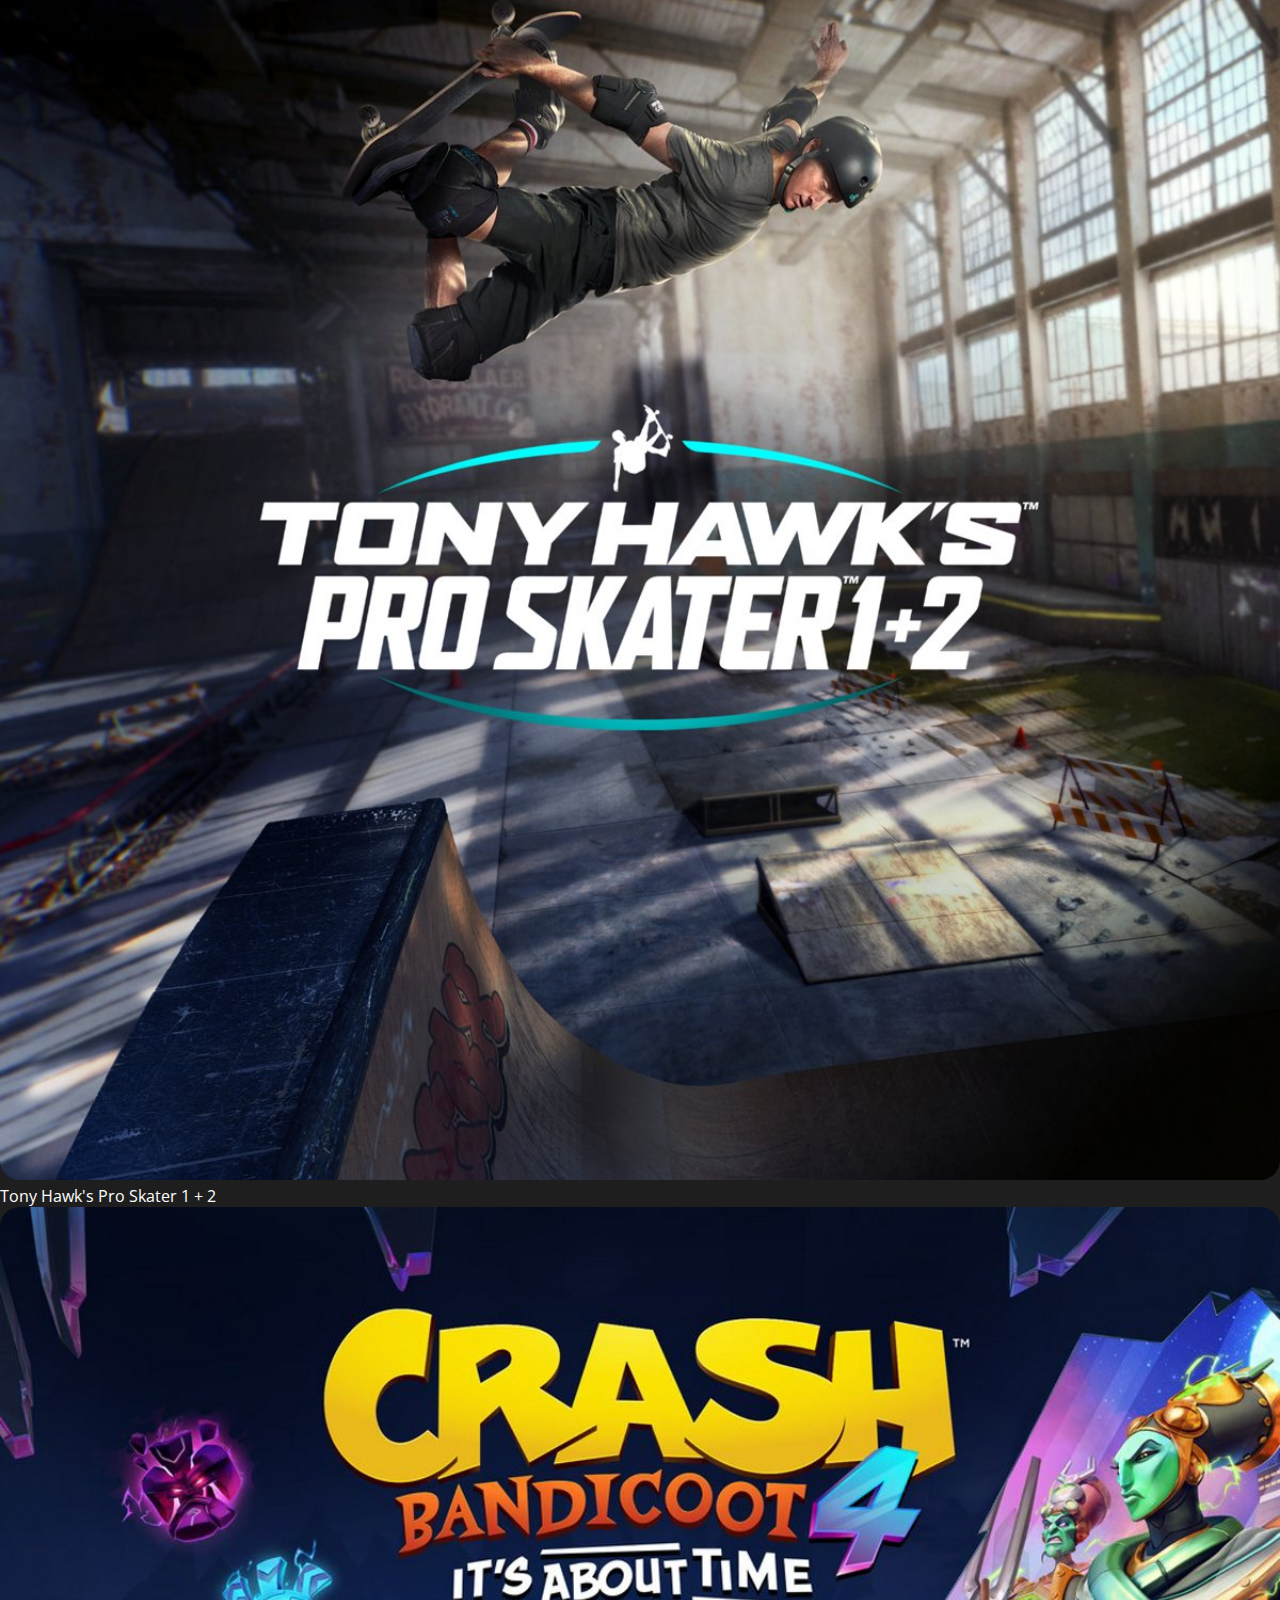
==== commit e8435bc2: "fine nuove uscite" ====
--- a/index.html
+++ b/index.html
@@ -316,6 +316,129 @@
                     
                 </div>
             </section>
+
+            <section id="section_5">
+                <div class="fs-1 ps-3 pt-4 pb-2 fw-bold">Nuove uscite</div>
+                <div class="fs-3 ps-3 pb-2 fw-bold">Giochi incredibili per PS4 e PS5 disponibili ora</div>
+                <div id="new_games" class="row col-12 d-flex justify-content-center m-0">
+
+                    <div class="col-6 col-sm-4 col-md-4 col-lg-2 p-3 effect">
+                        <a class="active_w" href="#/">
+                            <div class="lay_over pb-4">
+                                <img  class="img_newgames" src="img/tony-hawks-pro-skater-1-2-store-art.jpg" alt="tony-hawks-pro-skater-1-2">
+                                <div class="fw-bold text_hidden p-2 ">Tony Hawk's Pro Skater 1 + 2</div>
+                            </div>
+                        </a>
+                    </div>
+
+                    <div class="col-6 col-sm-4 col-md-4 col-lg-2 p-3 effect">
+                        <a class="active_w" href="#/">
+                            <div class="lay_over pb-2">
+                                <img  class="img_newgames" src="img/crash-bandicoot-4-its-about-time-store-art.jpg" alt="crash-bandicoot-4-its-about-time">
+                                <div class="fw-bold text_hidden p-2">Crash Bandicoot 4: It's About Time</div>
+
+                            </div>
+                        </a>
+                    </div>
+
+                    <div class="col-6 col-sm-4 col-md-4 col-lg-2 p-3 effect">
+                        <a class="active_w" href="#/">
+                            <div class="lay_over pb-4">
+                                <img  class="img_newgames" src="img/tony-hawks-pro-skater-1-2-store-art.jpg" alt="tony-hawks-pro-skater-1-2">
+                                <div class="fw-bold text_hidden p-2">Tony Hawk's Pro Skater 1 + 2</div>
+                            </div>
+                        </a>
+                    </div>
+
+                    <div class="col-6 col-sm-4 col-md-4 col-lg-2 p-3 effect">
+                        <a class="active_w" href="#/">
+                            <div class="lay_over pb-2">
+                                <img  class="img_newgames" src="img/crash-bandicoot-4-its-about-time-store-art.jpg" alt="crash-bandicoot-4-its-about-time">
+                                <div class="fw-bold text_hidden p-2">Crash Bandicoot 4: It's About Time</div>
+
+                            </div>
+                        </a>
+                    </div>
+
+                    <div class="col-6 col-sm-4 col-md-4 col-lg-2 p-3 effect">
+                        <a class="active_w" href="#/">
+                            <div class="lay_over pb-4">
+                                <img  class="img_newgames" src="img/tony-hawks-pro-skater-1-2-store-art.jpg" alt="tony-hawks-pro-skater-1-2">
+                                <div class="fw-bold text_hidden p-2">Tony Hawk's Pro Skater 1 + 2</div>
+                            </div>
+                        </a>
+                    </div>
+
+                    <div class="col-6 col-sm-4 col-md-4 col-lg-2 p-3 effect">
+                        <a class="active_w" href="#/">
+                            <div class="lay_over pb-2">
+                                <img  class="img_newgames" src="img/crash-bandicoot-4-its-about-time-store-art.jpg" alt="crash-bandicoot-4-its-about-time">
+                                <div class="fw-bold text_hidden p-2">Crash Bandicoot 4: It's About Time</div>
+
+                            </div>
+                        </a>
+                    </div>
+
+                    <div class="col-6 col-sm-4 col-md-4 col-lg-2 p-3 effect">
+                        <a class="active_w" href="#/">
+                            <div class="lay_over pb-4">
+                                <img  class="img_newgames" src="img/tony-hawks-pro-skater-1-2-store-art.jpg" alt="tony-hawks-pro-skater-1-2">
+                                <div class="fw-bold text_hidden p-2">Tony Hawk's Pro Skater 1 + 2</div>
+                            </div>
+                        </a>
+                    </div>
+
+                    <div class="col-6 col-sm-4 col-md-4 col-lg-2 p-3 effect">
+                        <a class="active_w" href="#/">
+                            <div class="lay_over pb-2">
+                                <img  class="img_newgames" src="img/crash-bandicoot-4-its-about-time-store-art.jpg" alt="crash-bandicoot-4-its-about-time">
+                                <div class="fw-bold text_hidden p-2">Crash Bandicoot 4: It's About Time</div>
+
+                            </div>
+                        </a>
+                    </div>
+
+                    <div class="col-6 col-sm-4 col-md-4 col-lg-2 p-3 effect">
+                        <a class="active_w" href="#/">
+                            <div class="lay_over pb-4">
+                                <img  class="img_newgames" src="img/tony-hawks-pro-skater-1-2-store-art.jpg" alt="tony-hawks-pro-skater-1-2">
+                                <div class="fw-bold text_hidden p-2">Tony Hawk's Pro Skater 1 + 2</div>
+                            </div>
+                        </a>
+                    </div>
+
+                    <div class="col-6 col-sm-4 col-md-4 col-lg-2 p-3 effect">
+                        <a class="active_w" href="#/">
+                            <div class="lay_over pb-2">
+                                <img  class="img_newgames" src="img/crash-bandicoot-4-its-about-time-store-art.jpg" alt="crash-bandicoot-4-its-about-time">
+                                <div class="fw-bold text_hidden p-2">Crash Bandicoot 4: It's About Time</div>
+
+                            </div>
+                        </a>
+                    </div>
+
+                    <div class="col-6 col-sm-4 col-md-4 col-lg-2 p-3 effect">
+                        <a class="active_w" href="#/">
+                            <div class="lay_over pb-4">
+                                <img  class="img_newgames" src="img/tony-hawks-pro-skater-1-2-store-art.jpg" alt="tony-hawks-pro-skater-1-2">
+                                <div class="fw-bold text_hidden p-2">Tony Hawk's Pro Skater 1 + 2</div>
+                            </div>
+                        </a>
+                    </div>
+
+                    <div class="col-6 col-sm-4 col-md-4 col-lg-2 p-3 effect">
+                        <a class="active_w" href="#/">
+                            <div class="lay_over pb-2">
+                                <img  class="img_newgames" src="img/crash-bandicoot-4-its-about-time-store-art.jpg" alt="crash-bandicoot-4-its-about-time">
+                                <div class="fw-bold text_hidden">Crash Bandicoot 4: It's About Time</div>
+
+                            </div>
+                        </a>
+                    </div>
+  
+                
+                </div>
+            </section>
             
         </main>
     </div>
--- a/css/style.css
+++ b/css/style.css
@@ -13,6 +13,11 @@
 .active {
     text-decoration: none;
     color: black;
+}
+
+.active_w {
+    text-decoration: none;
+    color: white;
 }
 
 /* FINE COMMON  */
@@ -224,3 +229,12 @@
     }
 }
 
+#section_5 {
+    background-color: #1E1E1E;
+    color: white;
+}
+
+.img_newgames {
+    width: 100%;
+    border-radius: 20px;
+}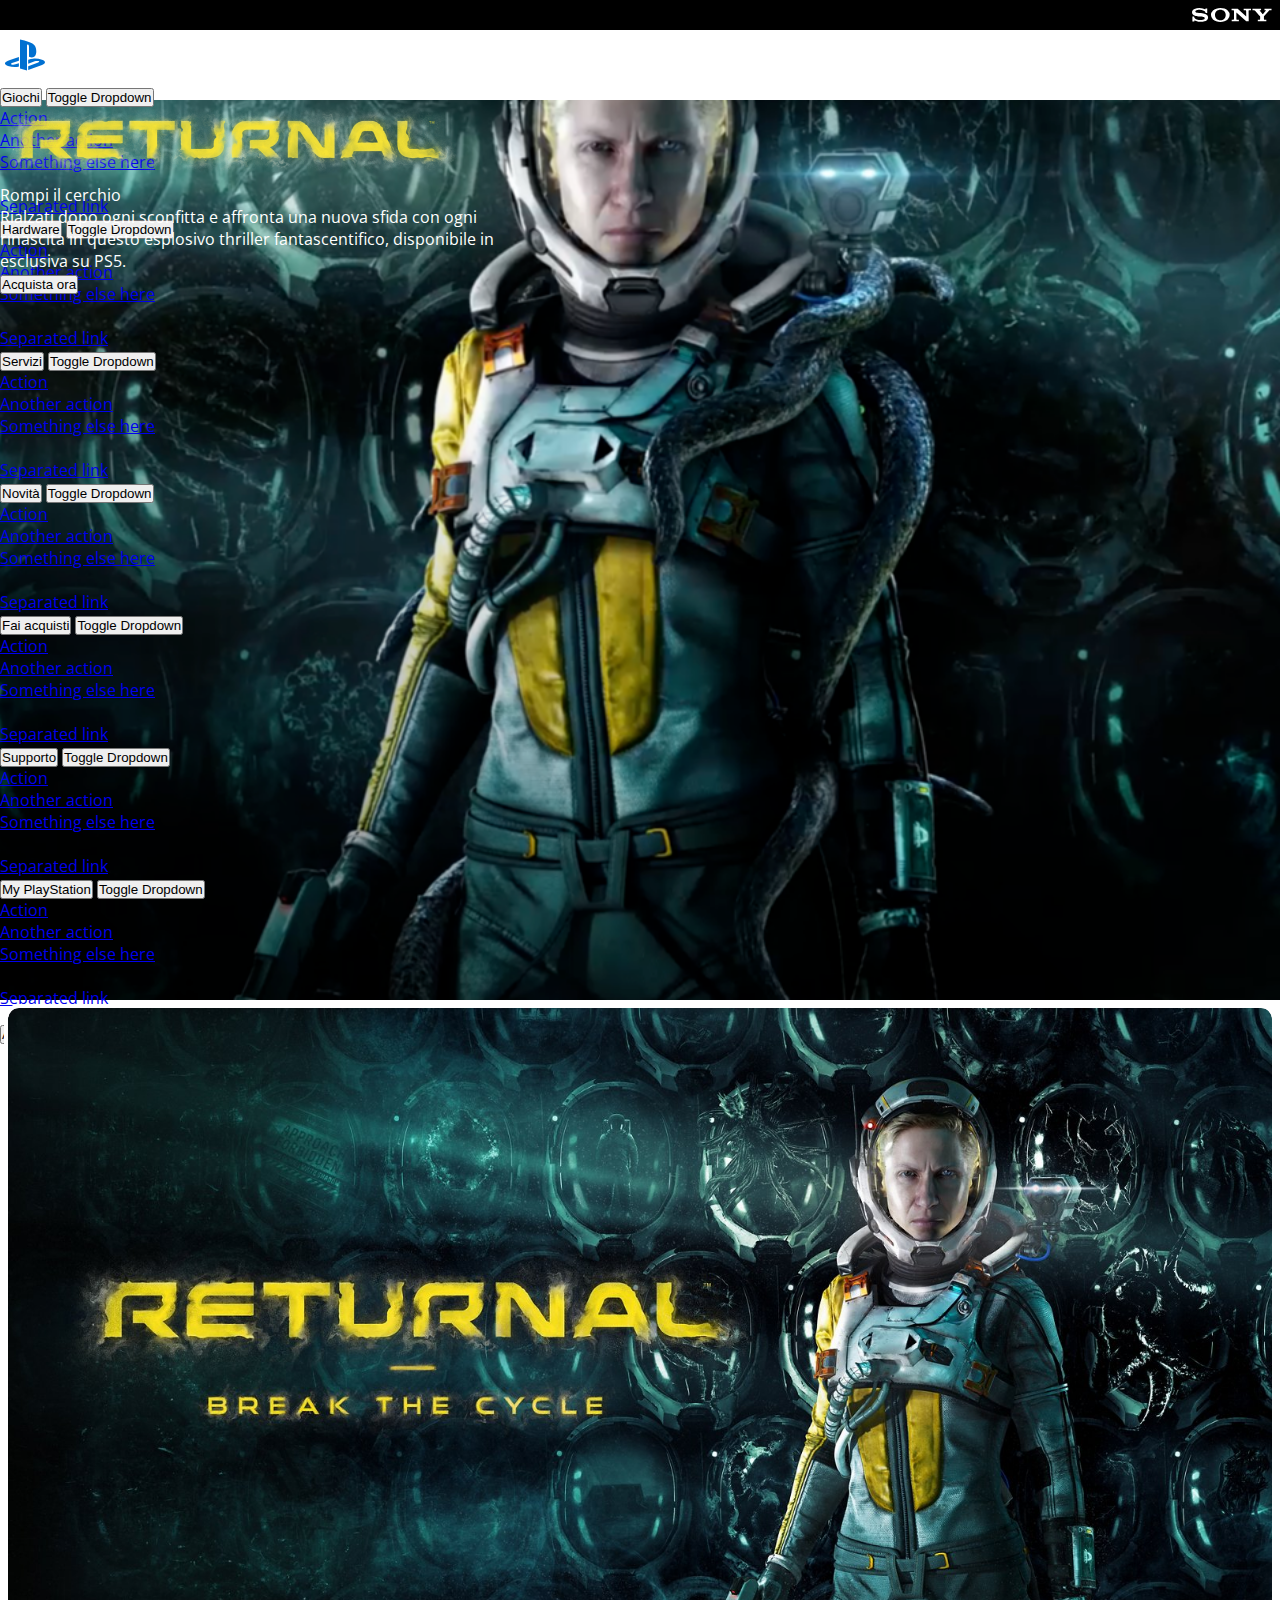
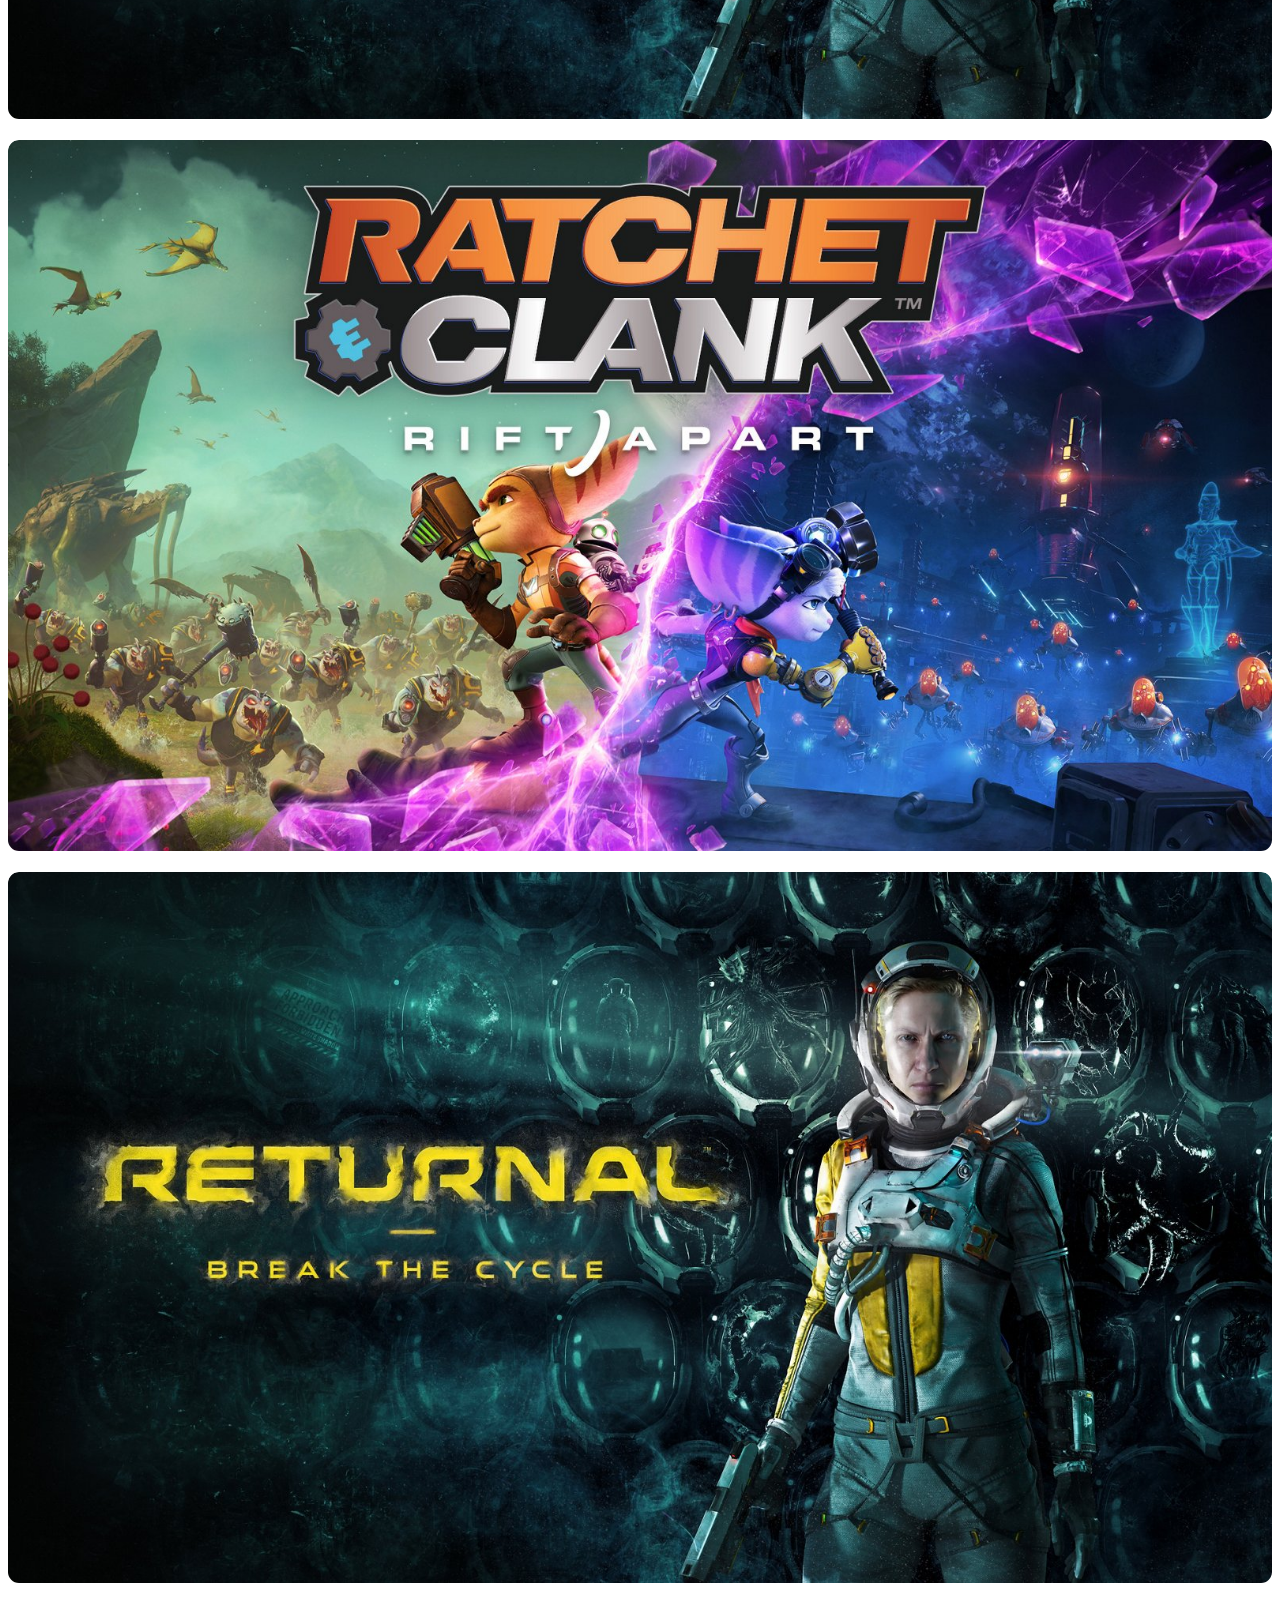
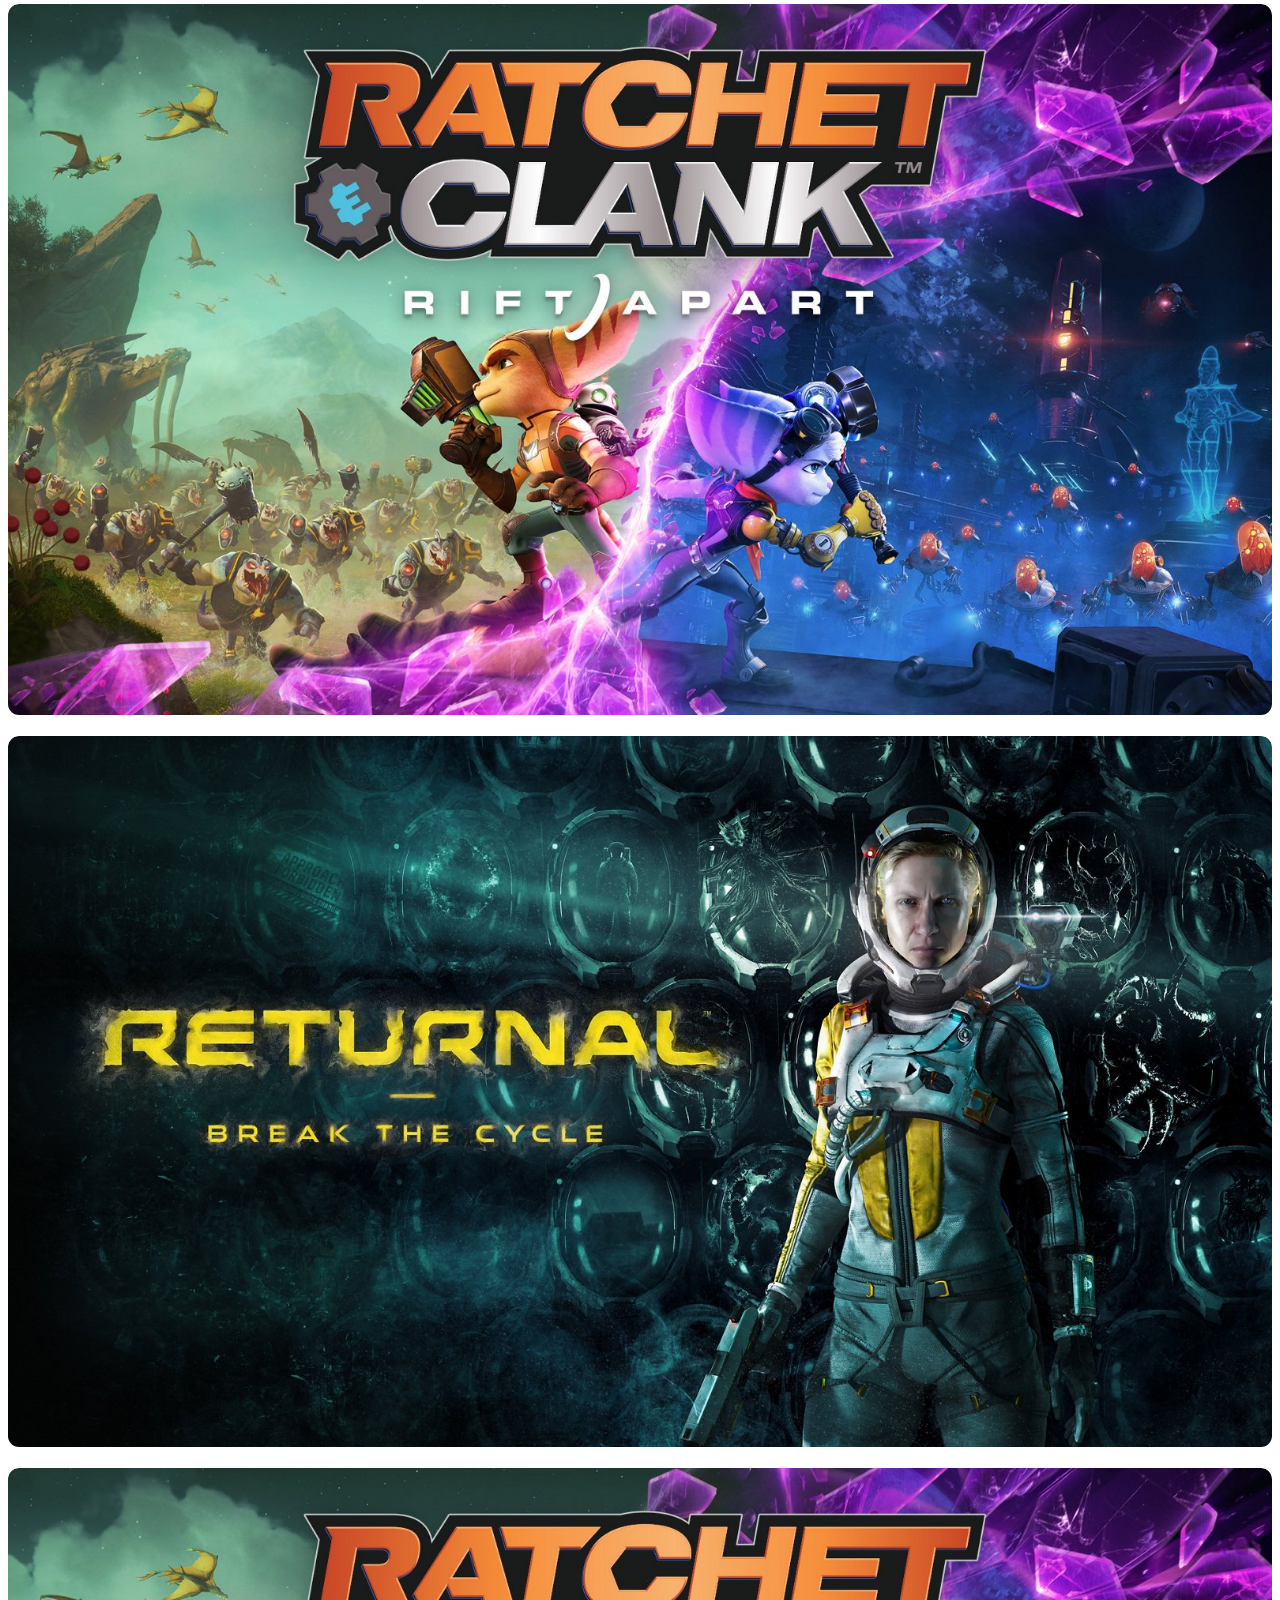
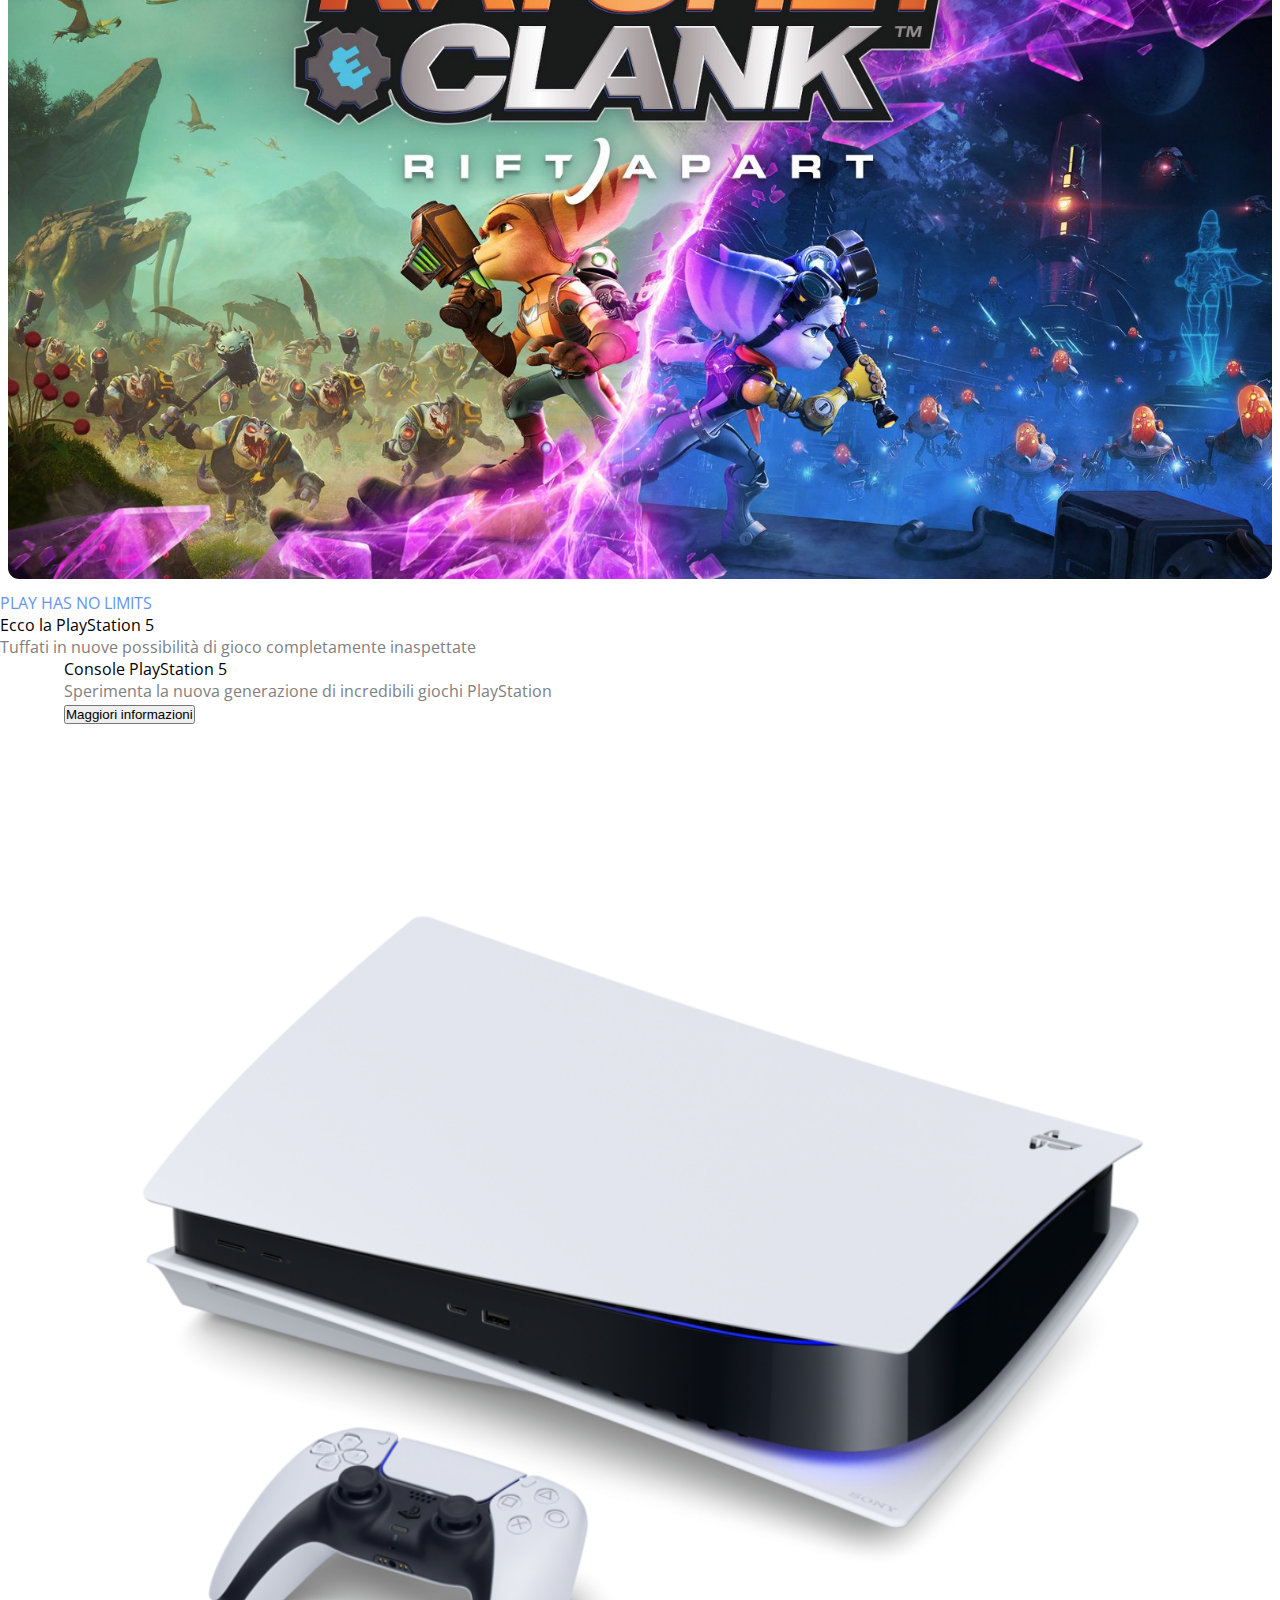
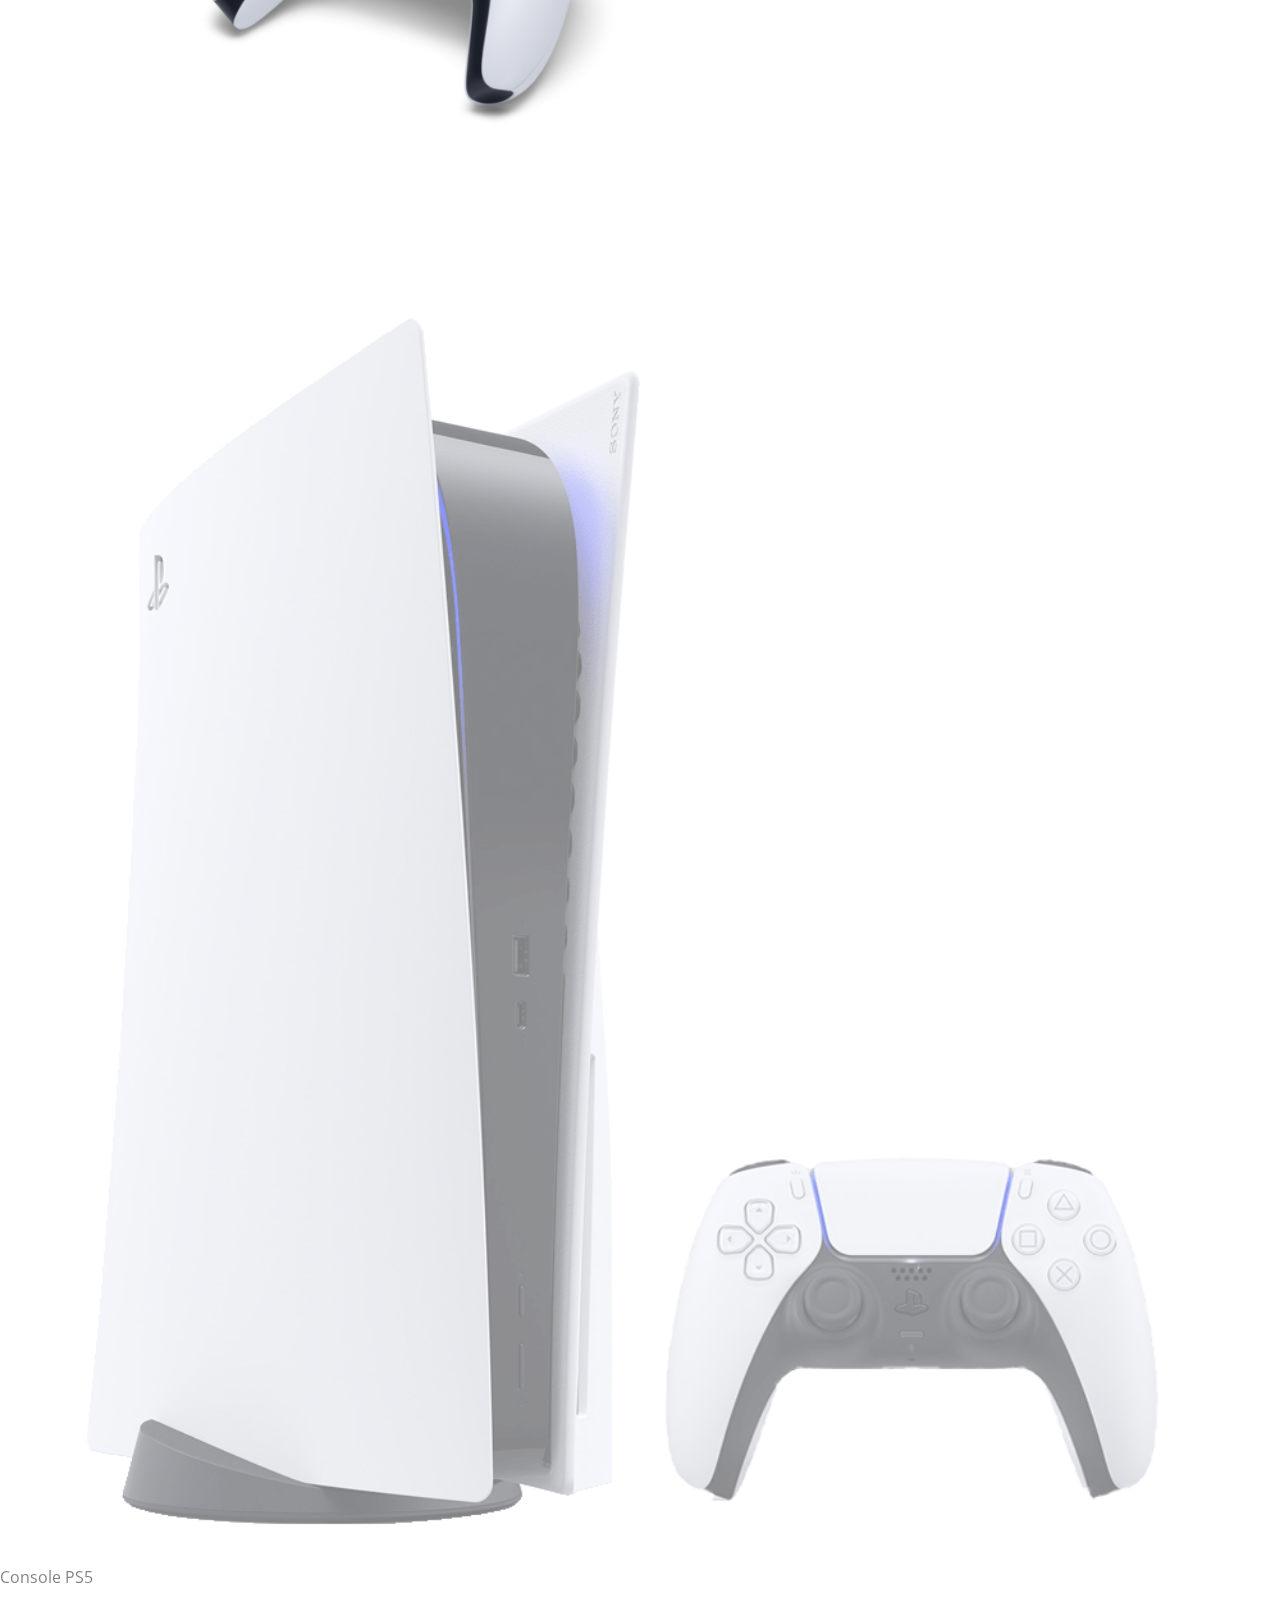
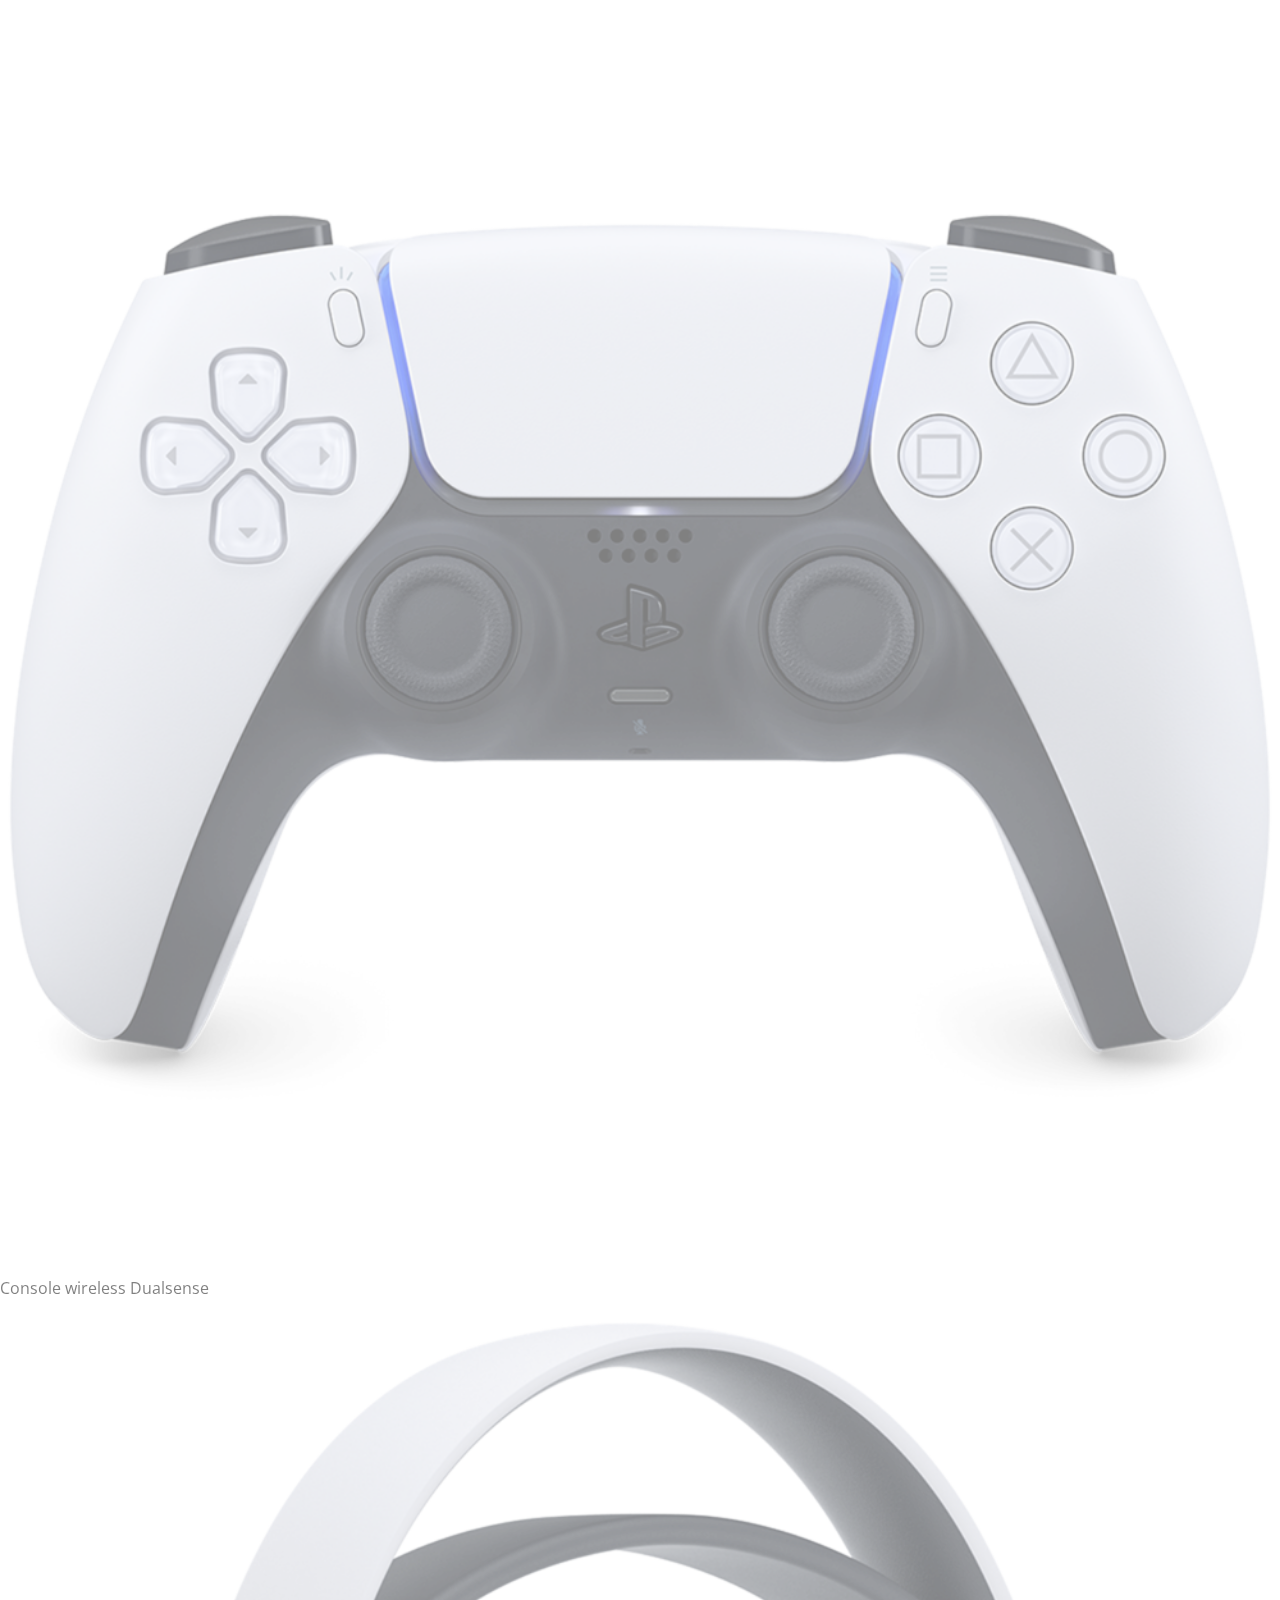
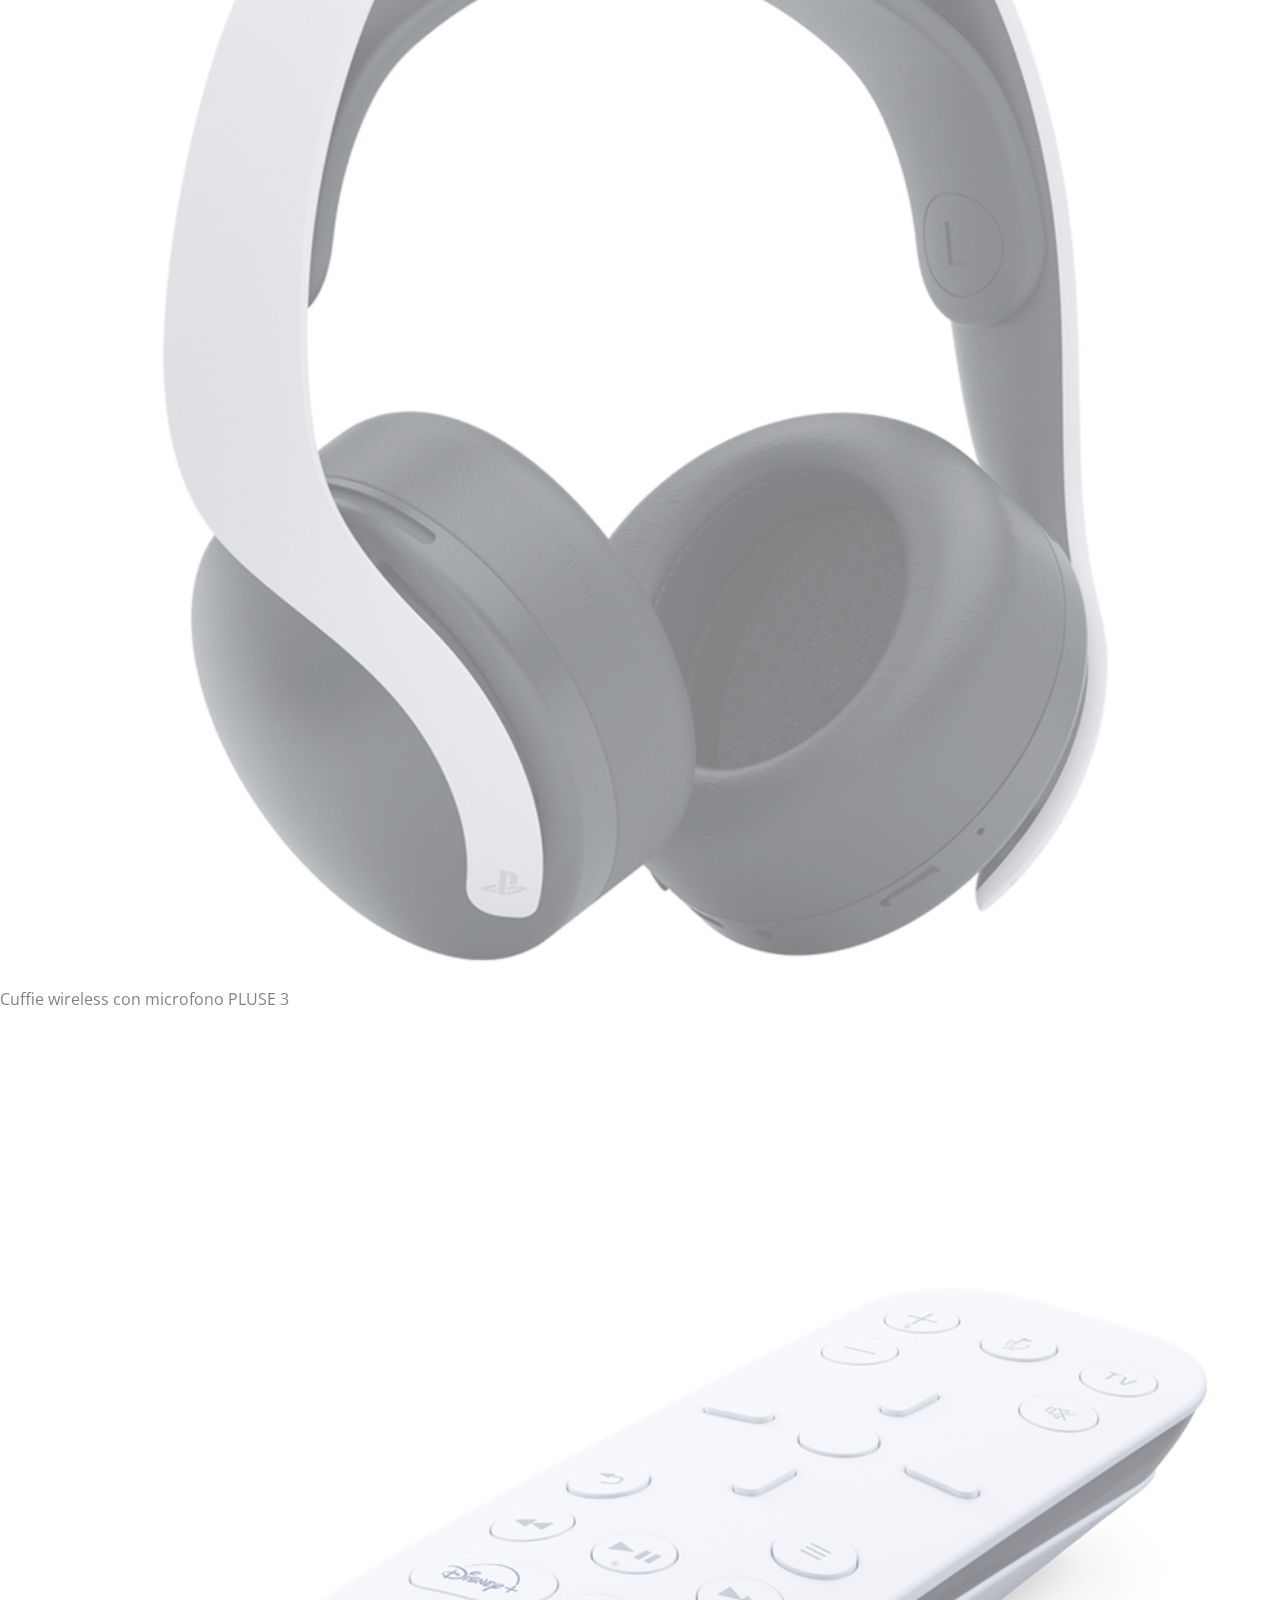
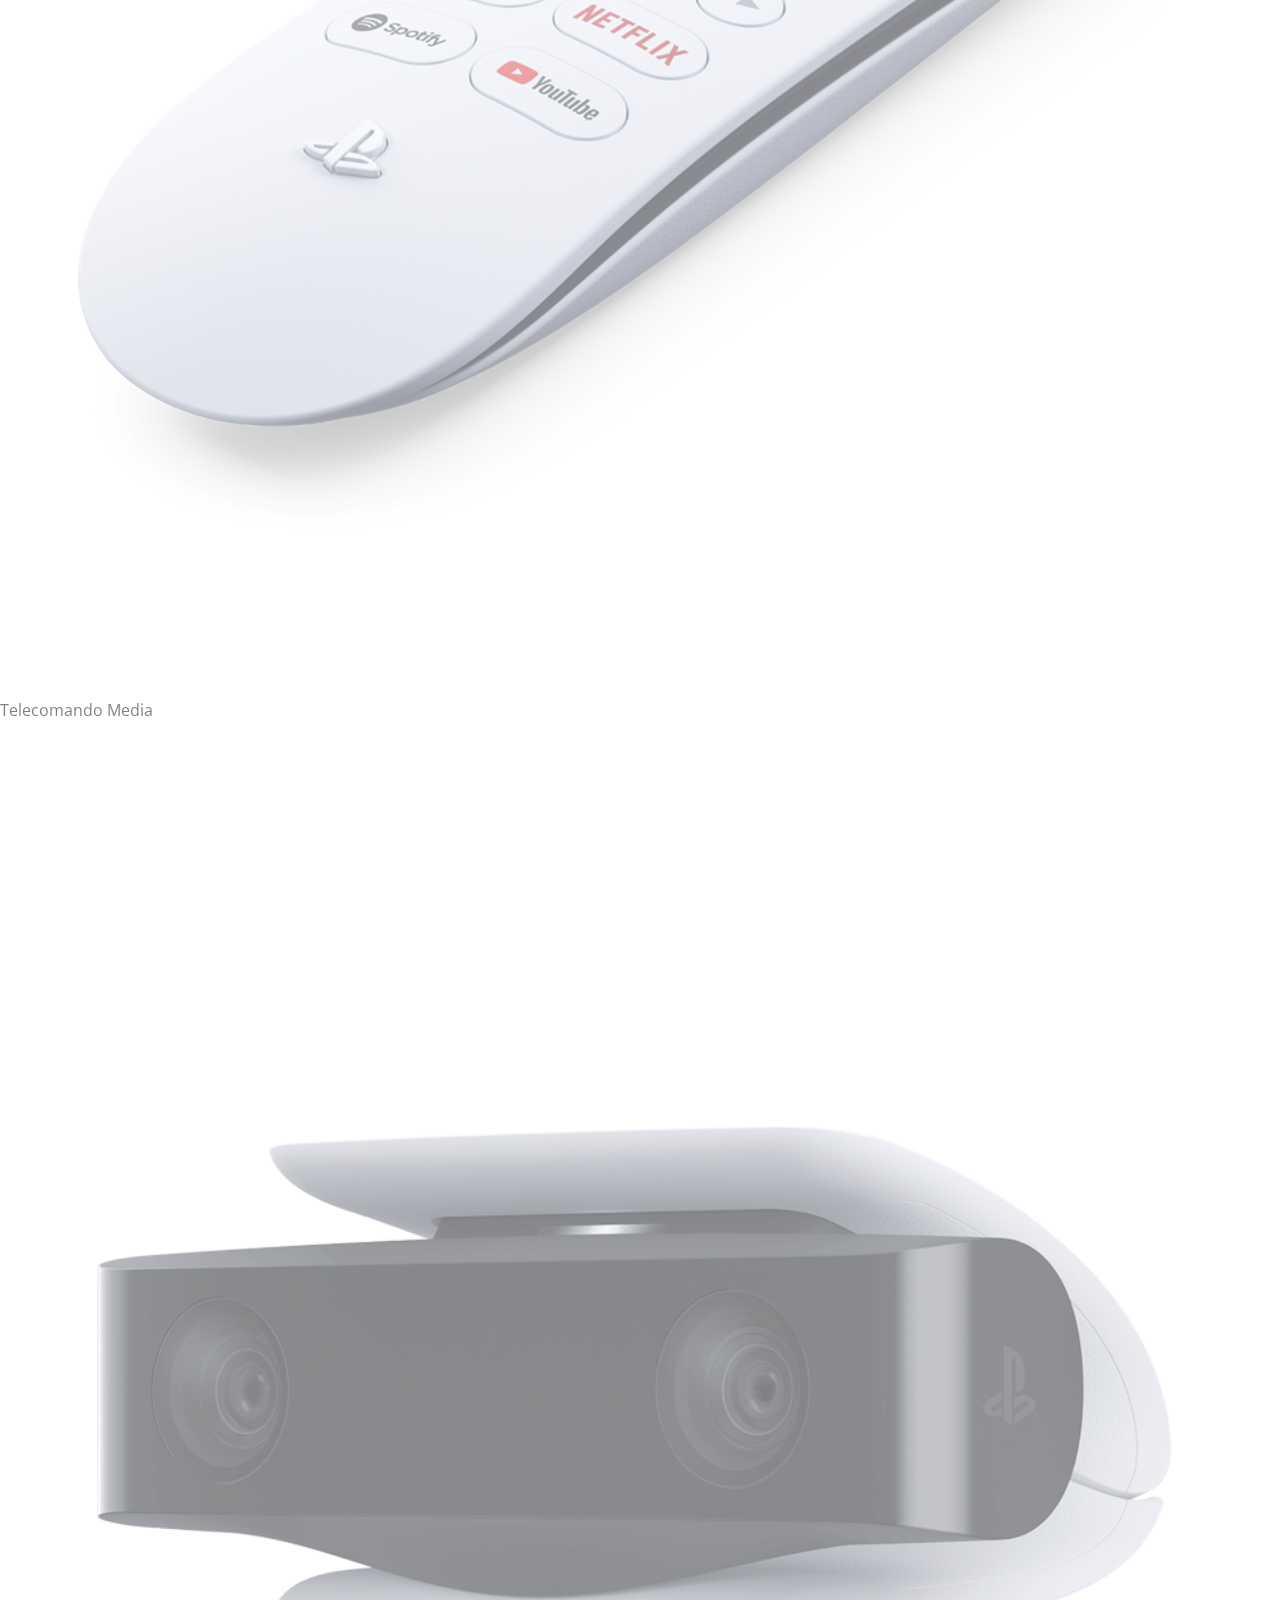
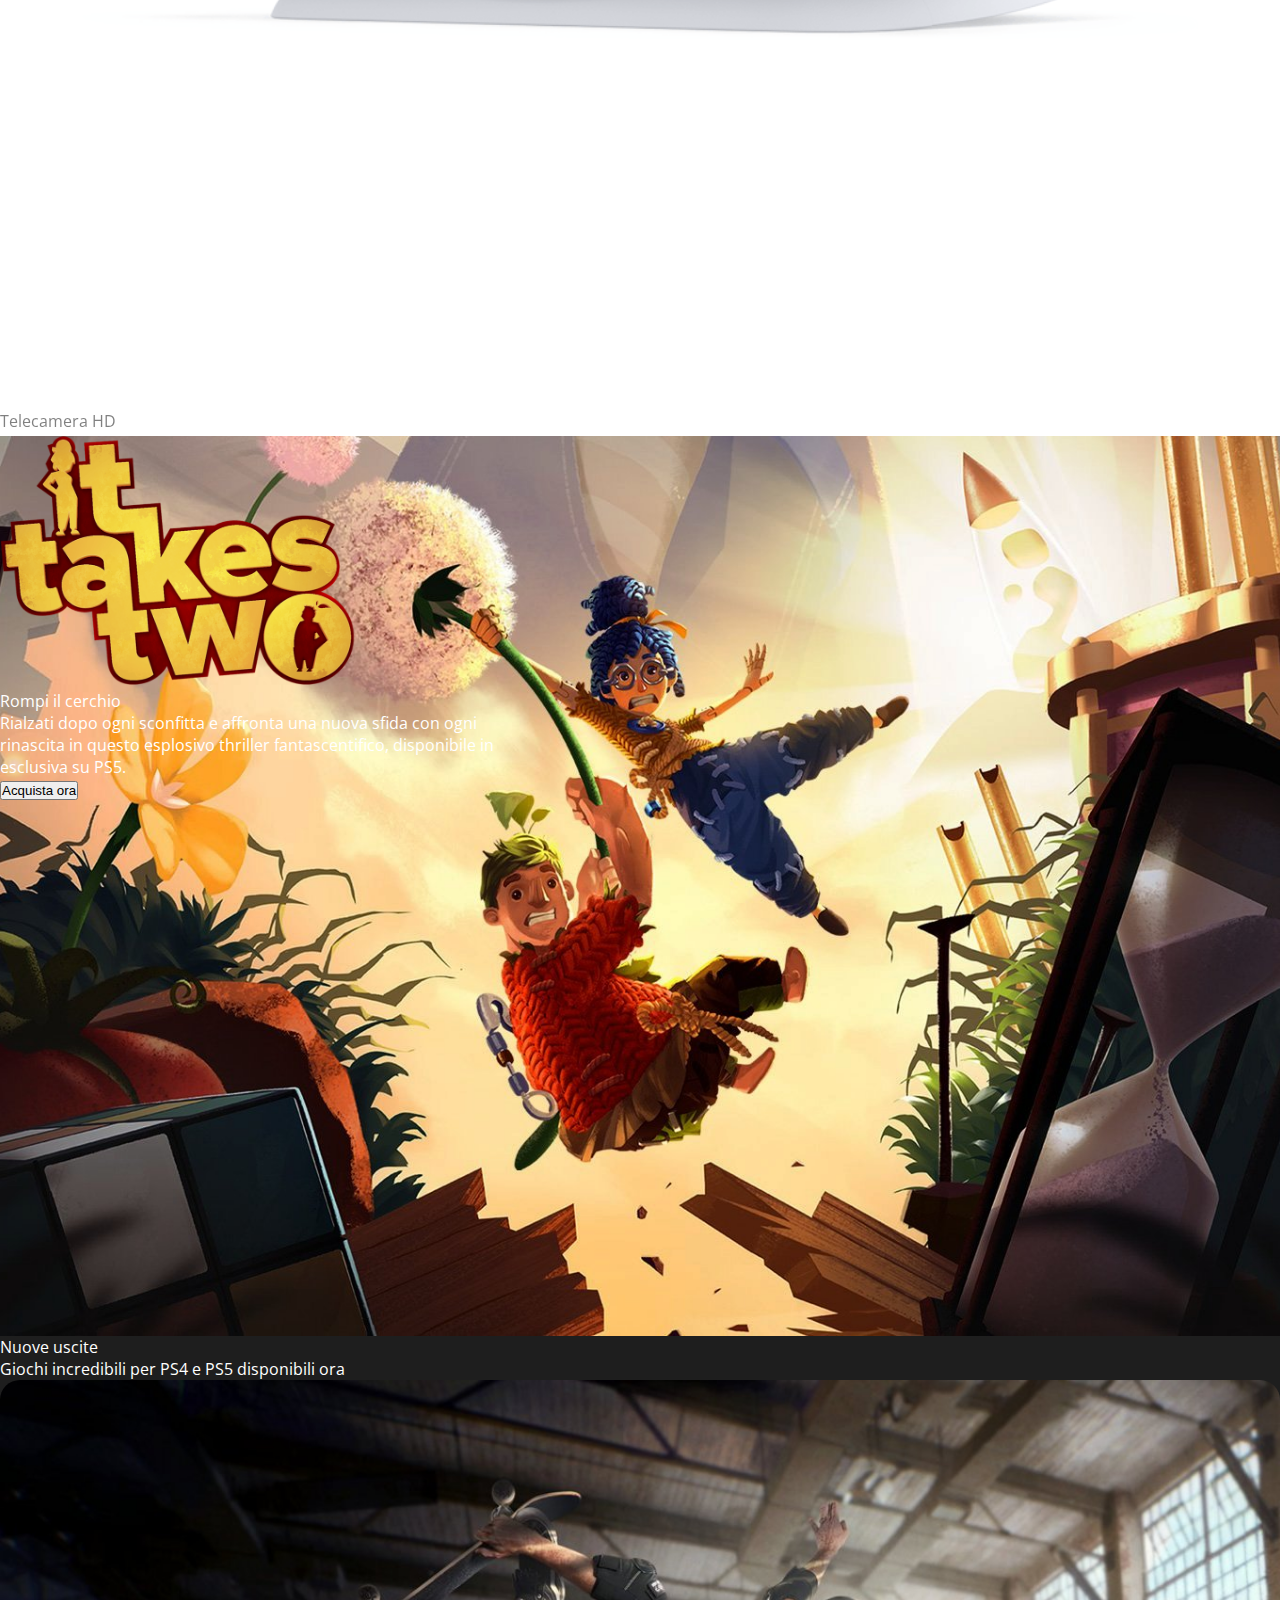
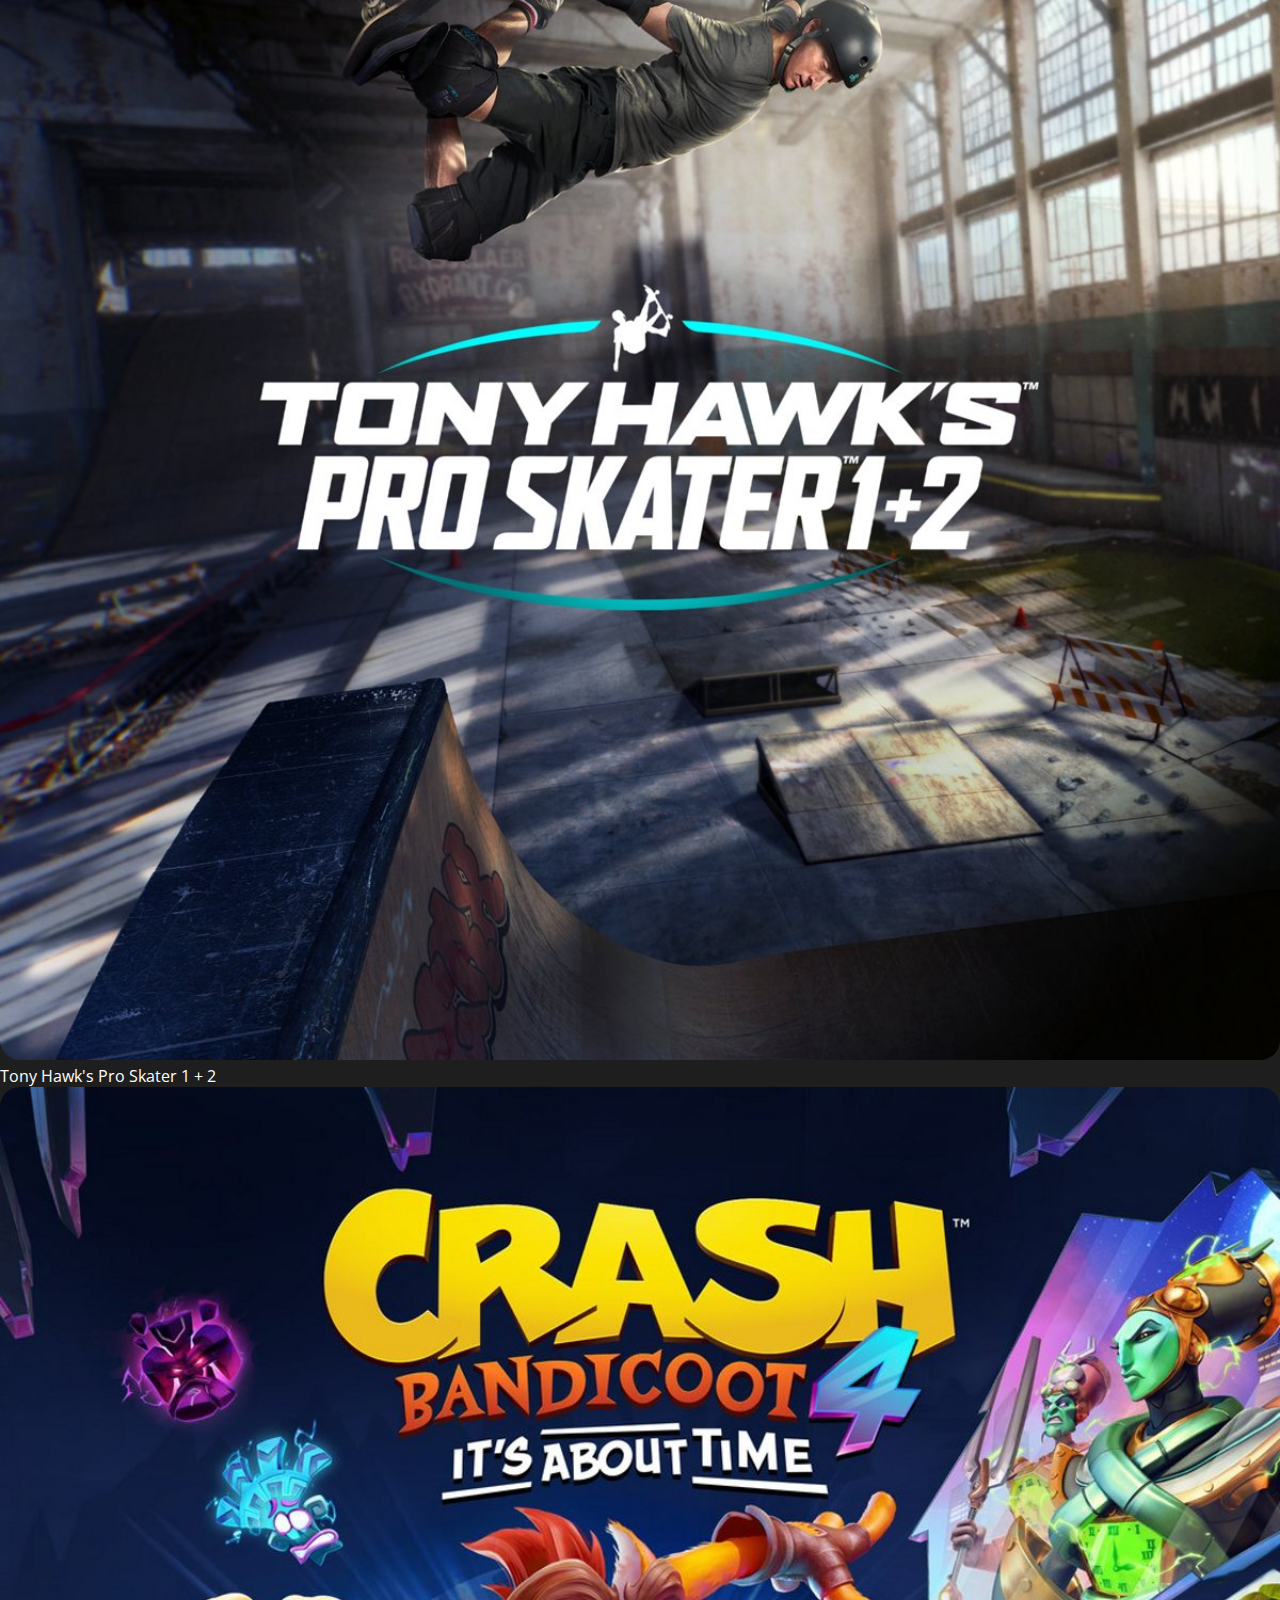
==== commit bb7c2cf1: "fine section 5" ====
--- a/index.html
+++ b/index.html
@@ -140,19 +140,19 @@
         <main>
 
             <section id="section_1">
-                <div class="jumbo returnal">
-                    <div class="jumbo_text text_returnal">
-                        <div class="retur_nal banner"></div>
-                        <div class="fw-bold pt-2 pb-3 ps-3 fs-1">Rompi il cerchio</div>
-                        <p class="fs-5 ps-3">
+                <div class="row jumbo returnal justify-content-start align-items-end m-0">
+                    <div class="col-sm-auto jumbo_text text_returnal ps-3 pb-5">
+                        <div class="banner pt-2 ps-3"><img src="img/returnal-hero-banner-logo.png" alt=""></div>
+                        <div class=" fw-bold pt-2 pb-3 ps-4 fs-1">Rompi il cerchio</div>
+                        <p class="fs-5 ps-4">
                             Rialzati dopo ogni sconfitta e affronta una nuova sfida con ogni rinascita in questo esplosivo thriller fantascentifico, disponibile in esclusiva su PS5.
                         </p>
-                        <button type="button" class="btn col btn-danger rounded-pill pt-2 pb-2 px-3 ps-3 ms-3 mt-4">Acquista ora</button>
-                    </div>
-                </div>
+                        <button type="button" class="btn btn-danger rounded-pill pt-2 pb-2 px-3 ps-3 ms-4 mt-4">Acquista ora</button>
+                    </div>
+                </div>   
             </section>
 
-            <section class="mb-5">
+            <section id="section_2" class="mb-5">
                 <div id="portfolio" class="container-fluid bg-light pt-4 pb-4 mx-auto">
                     
                     <div class="row col-12 d-flex justify-content-center m-0">
@@ -219,7 +219,7 @@
                 </div>
             </section>
 
-            <section class="mb-5">
+            <section id="section_3" class="mt-5 mb-5">
                 <div id="playstation_console" class="container-fluid">
                     <div class="text-center">
                         <div class="fs-4 fw-bold" style="color: cornflowerblue;">PLAY HAS NO LIMITS</div>
@@ -247,12 +247,12 @@
                         </div>
                     </div>
 
-                    <div id="play_items" class="row col-12 d-flex justify-content-center m-0">
+                    <div id="play_items" class="row d-flex justify-content-center m-0">
 
                         <div class="col-4 col-sm-4 col-md-2 col-lg-2 p-3 effect">
                             <a class="active" href="#/">
-                                <div class="lay_over text-center pb-4">
-                                    <img  class="img_play5" src="img/playstation-5-thumb.png" alt="playstation-5">
+                                <div class="text-center">
+                                    <img  class="img_play5" src="img/play-5-game.png" alt="playstation 5">
                                     <div class="fw-bold text_hidden">Console PS5</div>
                                 </div>
                             </a>
@@ -260,17 +260,16 @@
 
                         <div class="col-4 col-sm-4 col-md-2 col-lg-2 p-3 effect">
                             <a class="active" href="#/">
-                                <div class="lay_over text-center pb-2">
+                                <div class="text-center">
                                     <img  class="img_play5" src="img/joypad-thumb.png" alt="joypad">
                                     <div class="fw-bold text_hidden">Console wireless Dualsense</div>
-
                                 </div>
                             </a>
                         </div>
 
                         <div class="col-4 col-sm-4 col-md-2 col-lg-2 p-3 effect">
                             <a class="active" href="#/">
-                                <div class="lay_over text-center pb-2">
+                                <div class="text-center">
                                     <img  class="img_play5" src="img/headset-thumb.png" alt="headset">
                                     <div class="fw-bold text_hidden">Cuffie wireless con microfono PLUSE 3</div>
                                 </div>
@@ -279,7 +278,7 @@
 
                         <div class="col-4 col-sm-4 col-md-2 col-lg-2 p-3 effect">
                             <a class="active" href="#/">
-                                <div class="lay_over text-center pb-2">
+                                <div class="text-center">
                                     <img  class="img_play5" src="img/remote-thumb.png" alt="remote">
                                     <div class="fw-bold text_hidden">Telecomando Media</div>
                                 </div>
@@ -288,8 +287,8 @@
 
                         <div class="col-4 col-sm-4 col-md-2 col-lg-2 p-3 effect">
                             <a class="active" href="#/">
-                                <div class="lay_over text-center pb-2">
-                                    <img  class="img_play5" src="img/camera-thumb.jpg" alt="camrera">
+                                <div class="text-center">
+                                    <img  class="img_play5" src="img/PS5CAMERAW.png" alt="camrera">
                                     <div class="fw-bold text_hidden">Telecamera HD</div>
                                 </div>
                             </a>
@@ -300,146 +299,113 @@
                 </div>
             </section>
 
-            <section id="section_4">
-                <div class="container-fluid p-0 m-0">
-
-                    <div class="jumbo it_takes">
-                        <div class="jumbo_text takestwo_text">
-                            <div class="takes_two banner"></div>
-                            <div class="fw-bold pt-5 pb-5 ps-3 fs-1 ">Un' avventura cooperativa selvaggia ti attende</div>
-                            <p class="fs-5 ps-3">
-                                Trova un amico e partite insieme per un' avventura più folle delle vostre vite in It Takes Two, un gioco d'avventura cooperativa a piattaforme che stravolge il suo genere.
-                            </p>
-                            <button type="button" class="btn col btn-danger rounded-pill pt-2 pb-2 px-3 ps-3 ms-3 mt-4">Acquista ora</button>
-                        </div>
-                    </div>
-                    
+            <section id="section_4" class="mt-5">
+                <div class="row jumbo it_takes justify-content-start align-items-end m-0">
+                    <div class="col-sm-auto jumbo_text takestwo_text ps-3 pb-5">
+                        <div class="banner pt-2 ps-3"><img src="img/it-takes-two-logo.png" alt=""></div>
+                        <div class=" fw-bold pt-4 pb-4 ps-4 fs-1">Rompi il cerchio</div>
+                        <p class="fs-5 ps-4">
+                            Rialzati dopo ogni sconfitta e affronta una nuova sfida con ogni rinascita in questo esplosivo thriller fantascentifico, disponibile in esclusiva su PS5.
+                        </p>
+                        <button type="button" class="btn btn-danger rounded-pill pt-2 pb-2 px-3 ps-3 ms-4 mt-4">Acquista ora</button>
+                    </div>
+                </div>   
+            </section>
+
+            <section id="section_5" class="mb-5">
+
+                <div class="fs-1 ps-3 pt-4 pb-2 fw-bold">Nuove uscite</div>
+                <div class="fs-3 ps-3 pb-2 fw-bold">Giochi incredibili per PS4 e PS5 disponibili ora</div>
+
+                <div id="new_games" class="row col-12 d-flex justify-content-center m-0">
+
+                    <div class="col-6 col-sm-4 col-md-4 col-lg-2 pb-3 px-3 ps-3 effect">
+                        <a class="active_w" href="#/">
+                            <img class="img_newgames" src="img/tony-hawks-pro-skater-1-2-store-art.jpg" alt="tony-hawks-pro-skater-1-2">
+                            <div class="fw-bold text_hidden p-2 ">Tony Hawk's Pro Skater 1 + 2</div>
+                        </a>
+                    </div>
+
+                    <div class="col-6 col-sm-4 col-md-4 col-lg-2 pb-3 px-3 ps-3 effect">
+                        <a class="active_w" href="#/">
+                            <img class="img_newgames" src="img/crash-bandicoot-4-its-about-time-store-art.jpg" alt="crash-bandicoot-4-its-about-time">
+                            <div class="fw-bold text_hidden p-2">Crash Bandicoot 4: It's About Time</div>
+                        </a>
+                    </div>
+
+                    <div class="col-6 col-sm-4 col-md-4 col-lg-2 pb-3 px-3 ps-3 effect">
+                        <a class="active_w" href="#/">
+                            <img class="img_newgames" src="img/tony-hawks-pro-skater-1-2-store-art.jpg" alt="tony-hawks-pro-skater-1-2">
+                            <div class="fw-bold text_hidden p-2">Tony Hawk's Pro Skater 1 + 2</div>
+                        </a>
+                    </div>
+
+                    <div class="col-6 col-sm-4 col-md-4 col-lg-2 pb-3 px-3 ps-3 effect">
+                        <a class="active_w" href="#/">
+                            <img class="img_newgames" src="img/crash-bandicoot-4-its-about-time-store-art.jpg" alt="crash-bandicoot-4-its-about-time">
+                            <div class="fw-bold text_hidden p-2">Crash Bandicoot 4: It's About Time</div>
+                        </a>
+                    </div>
+
+                    <div class="col-6 col-sm-4 col-md-4 col-lg-2 pb-3 px-3 ps-3 effect">
+                        <a class="active_w" href="#/">
+                            <img class="img_newgames" src="img/tony-hawks-pro-skater-1-2-store-art.jpg" alt="tony-hawks-pro-skater-1-2">
+                            <div class="fw-bold text_hidden p-2">Tony Hawk's Pro Skater 1 + 2</div>
+                        </a>
+                    </div>
+
+                    <div class="col-6 col-sm-4 col-md-4 col-lg-2 pb-3 px-3 ps-3 effect">
+                        <a class="active_w" href="#/">
+                            <img class="img_newgames" src="img/crash-bandicoot-4-its-about-time-store-art.jpg" alt="crash-bandicoot-4-its-about-time">
+                            <div class="fw-bold text_hidden p-2">Crash Bandicoot 4: It's About Time</div>
+                        </a>
+                    </div>
+
+                    <div class="col-6 col-sm-4 col-md-4 col-lg-2 pb-3 px-3 ps-3 effect">
+                        <a class="active_w" href="#/">
+                            <img class="img_newgames" src="img/tony-hawks-pro-skater-1-2-store-art.jpg" alt="tony-hawks-pro-skater-1-2">
+                            <div class="fw-bold text_hidden p-2">Tony Hawk's Pro Skater 1 + 2</div>
+                        </a>
+                    </div>
+
+                    <div class="col-6 col-sm-4 col-md-4 col-lg-2 pb-3 px-3 ps-3 effect">
+                        <a class="active_w" href="#/">
+                            <img class="img_newgames" src="img/crash-bandicoot-4-its-about-time-store-art.jpg" alt="crash-bandicoot-4-its-about-time">
+                            <div class="fw-bold text_hidden p-2">Crash Bandicoot 4: It's About Time</div>
+                        </a>
+                    </div>
+
+                    <div class="col-6 col-sm-4 col-md-4 col-lg-2 pb-3 px-3 ps-3 effect">
+                        <a class="active_w" href="#/">
+                            <img class="img_newgames" src="img/tony-hawks-pro-skater-1-2-store-art.jpg" alt="tony-hawks-pro-skater-1-2">
+                            <div class="fw-bold text_hidden p-2">Tony Hawk's Pro Skater 1 + 2</div>
+                        </a>
+                    </div>
+
+                    <div class="col-6 col-sm-4 col-md-4 col-lg-2 pb-3 px-3 ps-3 effect">
+                        <a class="active_w" href="#/">
+                            <img class="img_newgames" src="img/crash-bandicoot-4-its-about-time-store-art.jpg" alt="crash-bandicoot-4-its-about-time">
+                            <div class="fw-bold text_hidden p-2">Crash Bandicoot 4: It's About Time</div>
+                        </a>
+                    </div>
+
+                    <div class="col-6 col-sm-4 col-md-4 col-lg-2 pb-3 px-3 ps-3 effect">
+                        <a class="active_w" href="#/">
+                            <img class="img_newgames" src="img/tony-hawks-pro-skater-1-2-store-art.jpg" alt="tony-hawks-pro-skater-1-2">
+                            <div class="fw-bold text_hidden p-2">Tony Hawk's Pro Skater 1 + 2</div>
+                        </a>
+                    </div>
+
+                    <div class="col-6 col-sm-4 col-md-4 col-lg-2 pb-3 px-3 ps-3 effect">
+                        <a class="active_w" href="#/">
+                            <img class="img_newgames" src="img/crash-bandicoot-4-its-about-time-store-art.jpg" alt="crash-bandicoot-4-its-about-time">
+                            <div class="fw-bold text_hidden">Crash Bandicoot 4: It's About Time</div>
+                        </a>
+                    </div>
+  
                 </div>
             </section>
 
-            <section id="section_5">
-                <div class="fs-1 ps-3 pt-4 pb-2 fw-bold">Nuove uscite</div>
-                <div class="fs-3 ps-3 pb-2 fw-bold">Giochi incredibili per PS4 e PS5 disponibili ora</div>
-                <div id="new_games" class="row col-12 d-flex justify-content-center m-0">
-
-                    <div class="col-6 col-sm-4 col-md-4 col-lg-2 p-3 effect">
-                        <a class="active_w" href="#/">
-                            <div class="lay_over pb-4">
-                                <img  class="img_newgames" src="img/tony-hawks-pro-skater-1-2-store-art.jpg" alt="tony-hawks-pro-skater-1-2">
-                                <div class="fw-bold text_hidden p-2 ">Tony Hawk's Pro Skater 1 + 2</div>
-                            </div>
-                        </a>
-                    </div>
-
-                    <div class="col-6 col-sm-4 col-md-4 col-lg-2 p-3 effect">
-                        <a class="active_w" href="#/">
-                            <div class="lay_over pb-2">
-                                <img  class="img_newgames" src="img/crash-bandicoot-4-its-about-time-store-art.jpg" alt="crash-bandicoot-4-its-about-time">
-                                <div class="fw-bold text_hidden p-2">Crash Bandicoot 4: It's About Time</div>
-
-                            </div>
-                        </a>
-                    </div>
-
-                    <div class="col-6 col-sm-4 col-md-4 col-lg-2 p-3 effect">
-                        <a class="active_w" href="#/">
-                            <div class="lay_over pb-4">
-                                <img  class="img_newgames" src="img/tony-hawks-pro-skater-1-2-store-art.jpg" alt="tony-hawks-pro-skater-1-2">
-                                <div class="fw-bold text_hidden p-2">Tony Hawk's Pro Skater 1 + 2</div>
-                            </div>
-                        </a>
-                    </div>
-
-                    <div class="col-6 col-sm-4 col-md-4 col-lg-2 p-3 effect">
-                        <a class="active_w" href="#/">
-                            <div class="lay_over pb-2">
-                                <img  class="img_newgames" src="img/crash-bandicoot-4-its-about-time-store-art.jpg" alt="crash-bandicoot-4-its-about-time">
-                                <div class="fw-bold text_hidden p-2">Crash Bandicoot 4: It's About Time</div>
-
-                            </div>
-                        </a>
-                    </div>
-
-                    <div class="col-6 col-sm-4 col-md-4 col-lg-2 p-3 effect">
-                        <a class="active_w" href="#/">
-                            <div class="lay_over pb-4">
-                                <img  class="img_newgames" src="img/tony-hawks-pro-skater-1-2-store-art.jpg" alt="tony-hawks-pro-skater-1-2">
-                                <div class="fw-bold text_hidden p-2">Tony Hawk's Pro Skater 1 + 2</div>
-                            </div>
-                        </a>
-                    </div>
-
-                    <div class="col-6 col-sm-4 col-md-4 col-lg-2 p-3 effect">
-                        <a class="active_w" href="#/">
-                            <div class="lay_over pb-2">
-                                <img  class="img_newgames" src="img/crash-bandicoot-4-its-about-time-store-art.jpg" alt="crash-bandicoot-4-its-about-time">
-                                <div class="fw-bold text_hidden p-2">Crash Bandicoot 4: It's About Time</div>
-
-                            </div>
-                        </a>
-                    </div>
-
-                    <div class="col-6 col-sm-4 col-md-4 col-lg-2 p-3 effect">
-                        <a class="active_w" href="#/">
-                            <div class="lay_over pb-4">
-                                <img  class="img_newgames" src="img/tony-hawks-pro-skater-1-2-store-art.jpg" alt="tony-hawks-pro-skater-1-2">
-                                <div class="fw-bold text_hidden p-2">Tony Hawk's Pro Skater 1 + 2</div>
-                            </div>
-                        </a>
-                    </div>
-
-                    <div class="col-6 col-sm-4 col-md-4 col-lg-2 p-3 effect">
-                        <a class="active_w" href="#/">
-                            <div class="lay_over pb-2">
-                                <img  class="img_newgames" src="img/crash-bandicoot-4-its-about-time-store-art.jpg" alt="crash-bandicoot-4-its-about-time">
-                                <div class="fw-bold text_hidden p-2">Crash Bandicoot 4: It's About Time</div>
-
-                            </div>
-                        </a>
-                    </div>
-
-                    <div class="col-6 col-sm-4 col-md-4 col-lg-2 p-3 effect">
-                        <a class="active_w" href="#/">
-                            <div class="lay_over pb-4">
-                                <img  class="img_newgames" src="img/tony-hawks-pro-skater-1-2-store-art.jpg" alt="tony-hawks-pro-skater-1-2">
-                                <div class="fw-bold text_hidden p-2">Tony Hawk's Pro Skater 1 + 2</div>
-                            </div>
-                        </a>
-                    </div>
-
-                    <div class="col-6 col-sm-4 col-md-4 col-lg-2 p-3 effect">
-                        <a class="active_w" href="#/">
-                            <div class="lay_over pb-2">
-                                <img  class="img_newgames" src="img/crash-bandicoot-4-its-about-time-store-art.jpg" alt="crash-bandicoot-4-its-about-time">
-                                <div class="fw-bold text_hidden p-2">Crash Bandicoot 4: It's About Time</div>
-
-                            </div>
-                        </a>
-                    </div>
-
-                    <div class="col-6 col-sm-4 col-md-4 col-lg-2 p-3 effect">
-                        <a class="active_w" href="#/">
-                            <div class="lay_over pb-4">
-                                <img  class="img_newgames" src="img/tony-hawks-pro-skater-1-2-store-art.jpg" alt="tony-hawks-pro-skater-1-2">
-                                <div class="fw-bold text_hidden p-2">Tony Hawk's Pro Skater 1 + 2</div>
-                            </div>
-                        </a>
-                    </div>
-
-                    <div class="col-6 col-sm-4 col-md-4 col-lg-2 p-3 effect">
-                        <a class="active_w" href="#/">
-                            <div class="lay_over pb-2">
-                                <img  class="img_newgames" src="img/crash-bandicoot-4-its-about-time-store-art.jpg" alt="crash-bandicoot-4-its-about-time">
-                                <div class="fw-bold text_hidden">Crash Bandicoot 4: It's About Time</div>
-
-                            </div>
-                        </a>
-                    </div>
-  
-                
-                </div>
-            </section>
-            
         </main>
     </div>
     
--- a/css/style.css
+++ b/css/style.css
@@ -28,7 +28,7 @@
 }
 
 #nav_play{
-    height: 80px;
+    height: 70px;
 }
 
 #logo_sony a svg {
@@ -60,37 +60,28 @@
 }
 
 .jumbo{
-    position: relative;
     background-repeat: no-repeat;
     background-size: cover;
     background-position-x: center;
+    background-position-y: top;
     height: 100vh;
-}
-
-.jumbo_text {
-    position: absolute;
-    bottom: 8%;
-    left: 3%;
-    color: white;
-}
-
-#section_1 .text_returnal{
+    width: 100vw;
+}
+
+.jumbo .jumbo_text {
+    color: white;
+}
+
+#section_1 .returnal .text_returnal{
     width: 40%;
 }
 
-.jumbo .jumbo_text .banner{
-    background-repeat: no-repeat;
-    background-position: left;
-    background-size:contain;
+.returnal .text_returnal .banner img{
+    width: 90%;
 }
 
 #section_1 .returnal {
     background-image: url(../img/jumbo-bg.png);
-}
-
-#section_1 .jumbo_text .retur_nal{
-    background-image: url(../img/returnal-hero-banner-logo.png);
-    height: 80px;
 }
 
 .img_portfolio {
@@ -157,9 +148,6 @@
     background-color: rgba(143, 0, 255, 0.4);
 }
 
-#playstation_console {
-    margin-top: 120px;
-}
 
 #play5 {
     width: 90%;
@@ -168,7 +156,6 @@
 
 #playstation_console img {
     width: 100%;
-    
 }
 
 @media (max-width:768px) {
@@ -186,9 +173,6 @@
 
 #playstation_console #play_items .effect {
     border-bottom: 4px solid transparent;
-    border-right: 2px solid transparent;
-    border-left:2px solid transparent;
-    border-top: 2px solid transparent; 
     transition-duration: 0.4s;
     transition-timing-function: ease;
     filter: opacity(0.5);
@@ -203,18 +187,23 @@
     filter: none
 }
 
+#playstation_console #play_items .effect:hover .img_play5 {
+    filter: drop-shadow(7px 10px 2px grey);
+    transition-duration: 0.2s;
+    transition-timing-function: ease;
+}
 
 #section_4 .it_takes {
     background-image: url(../img/it-takes-two-hero-banner-desktop.jpg);
-}
-
-#section_4 .takes_two {
-    background-image: url(../img/it-takes-two-logo.png);
-    height: 160px;
-}
-
-.it_takes .takestwo_text {
-    width: 32%;
+    filter: drop-shadow(0.4);
+}
+
+#section_4 .it_takes .takestwo_text .banner img {
+    width: 70%;
+}
+
+#section_4 .it_takes .takestwo_text {
+    width: 40%;
 }
 
 @media (max-width: 992px) {
@@ -222,11 +211,7 @@
     #section_4 .jumbo .takestwo_text,
     #section_1 .jumbo .text_returnal {
         width: 90%;
-    }
-
-    #section_4 .takes_two {
-        height: 300px;
-    }
+    } 
 }
 
 #section_5 {
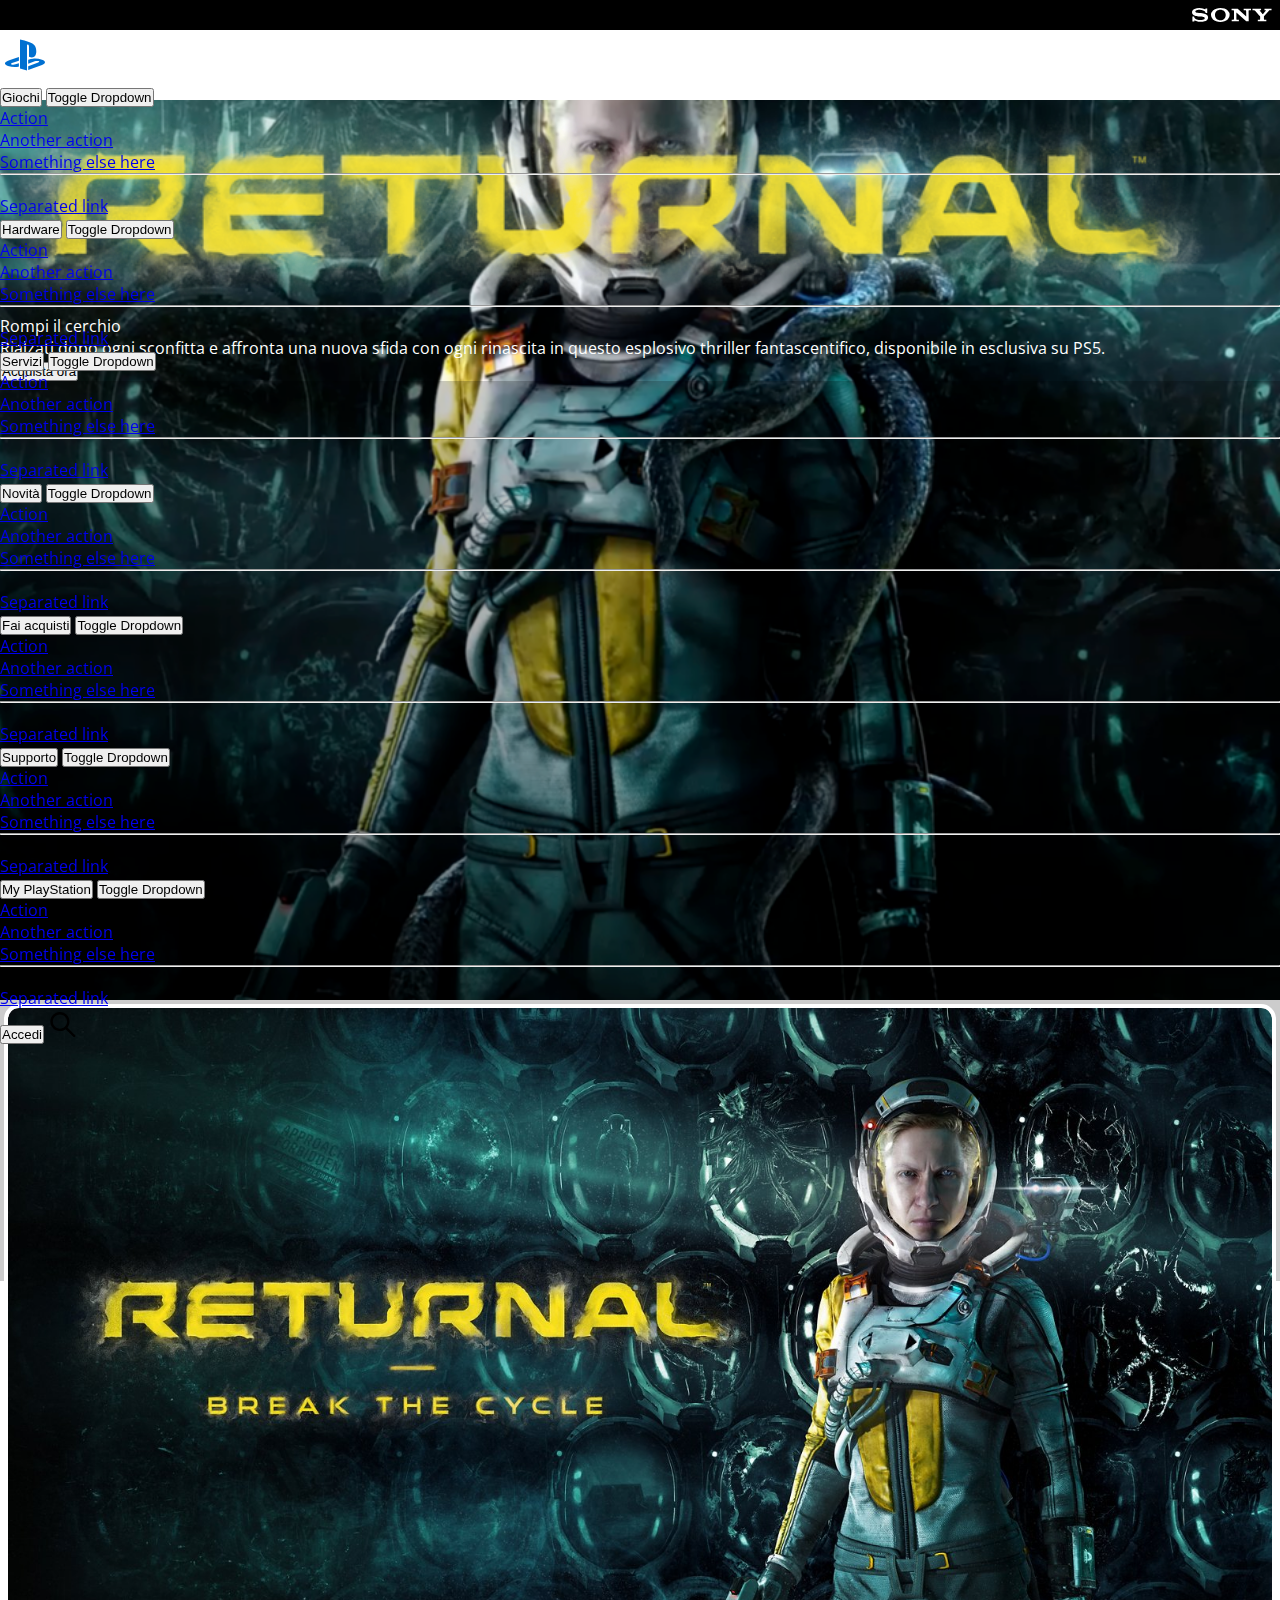
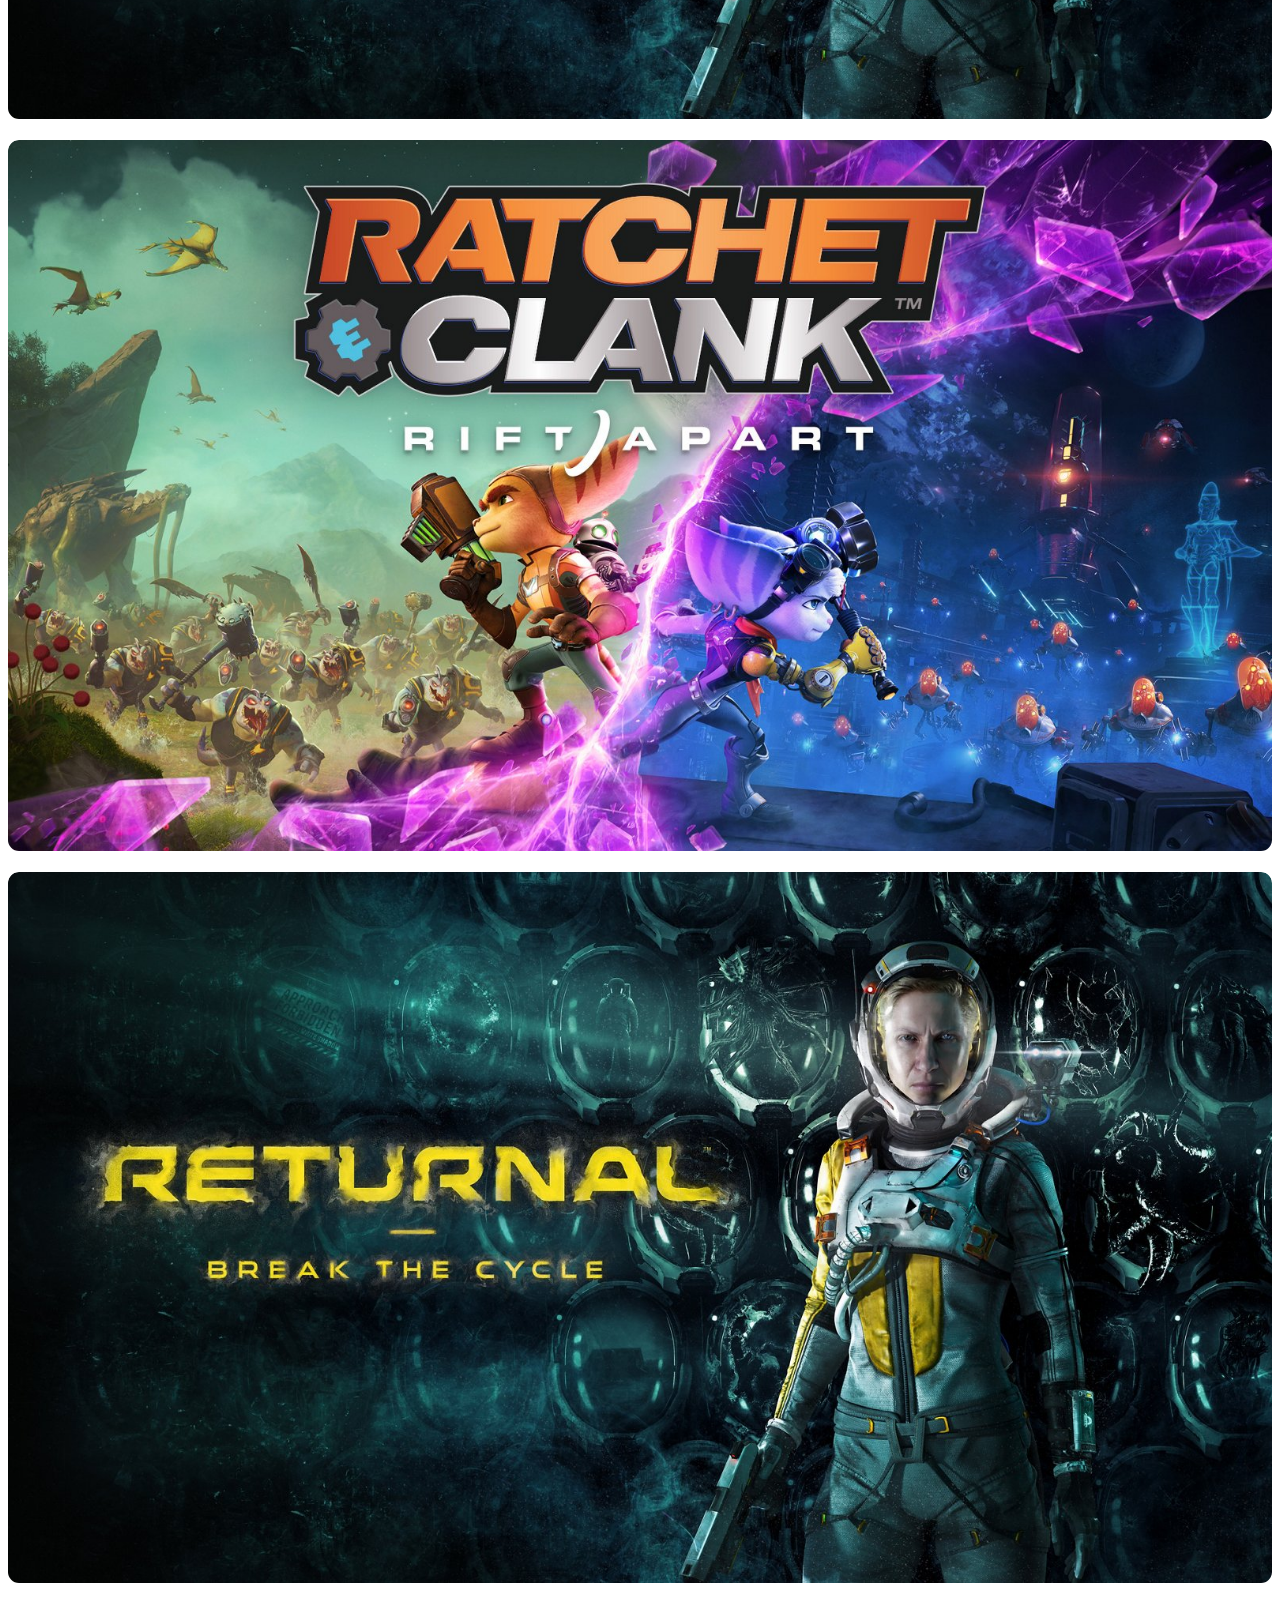
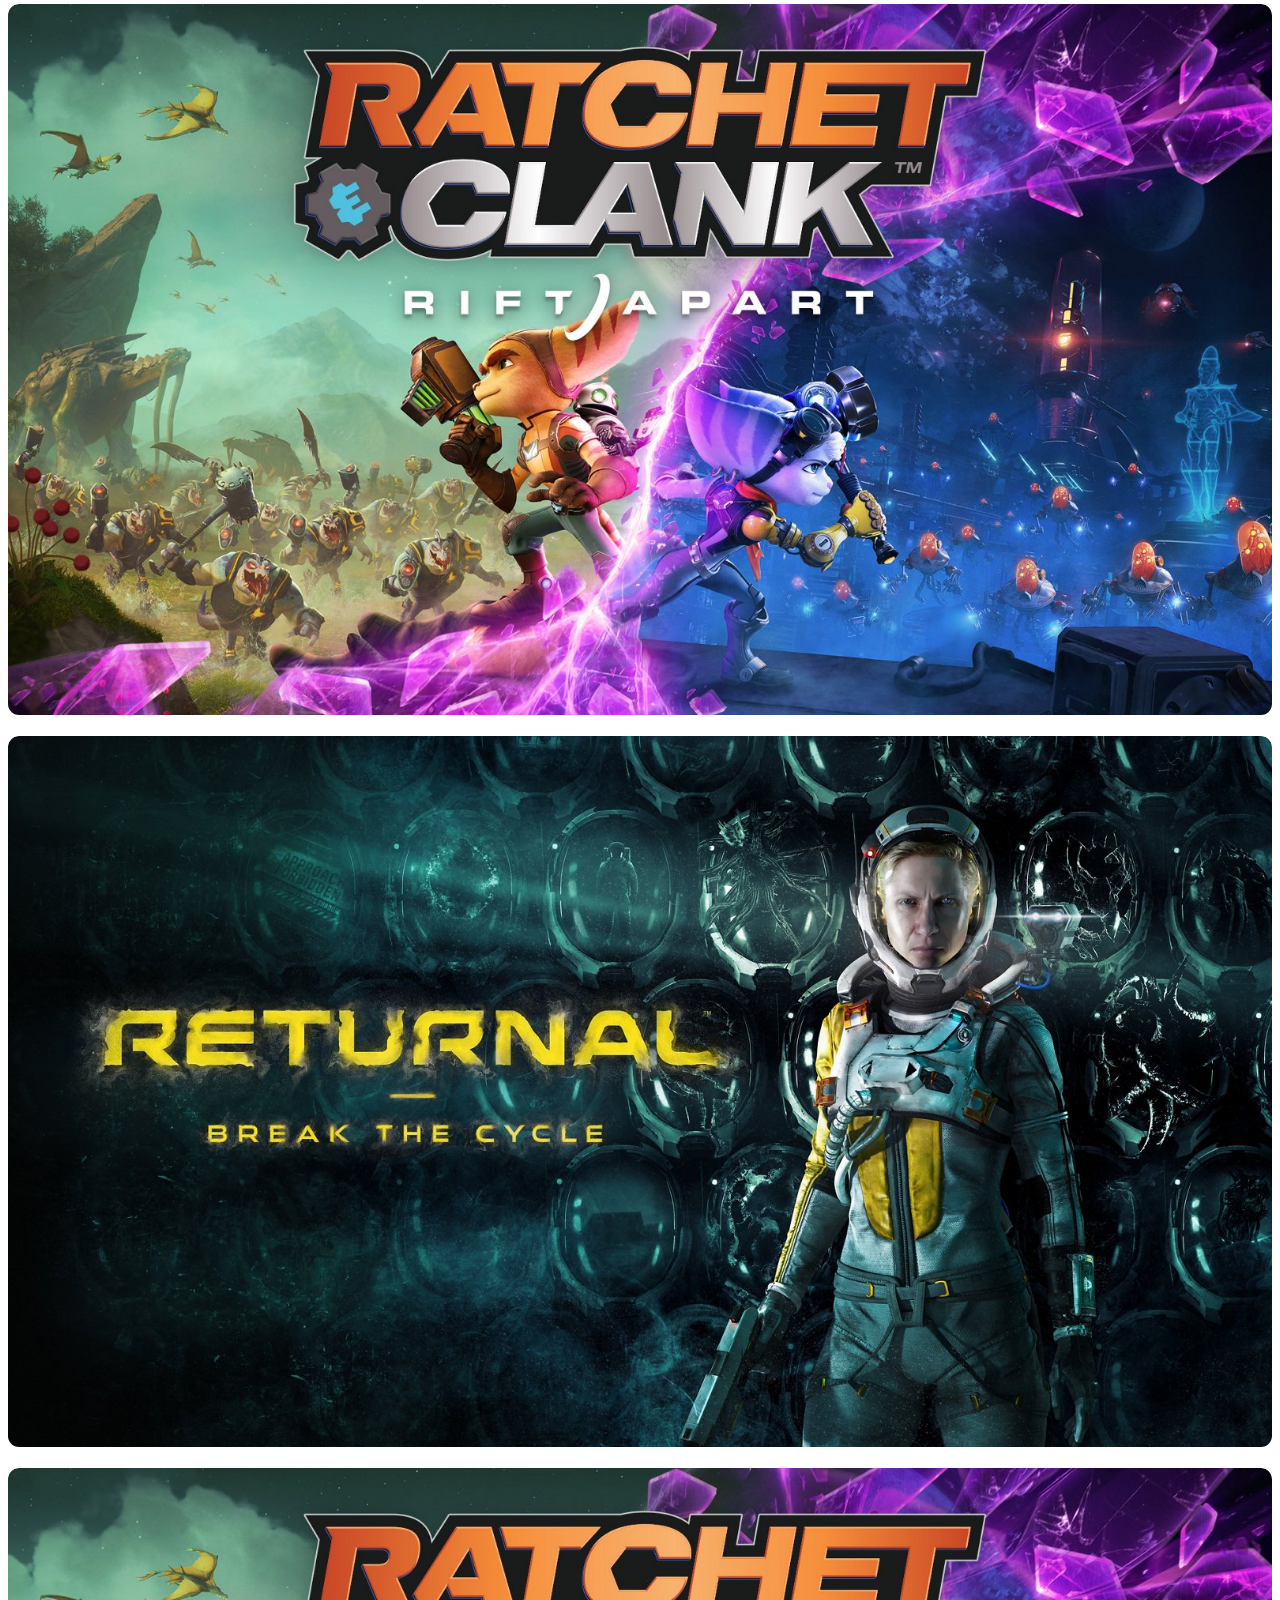
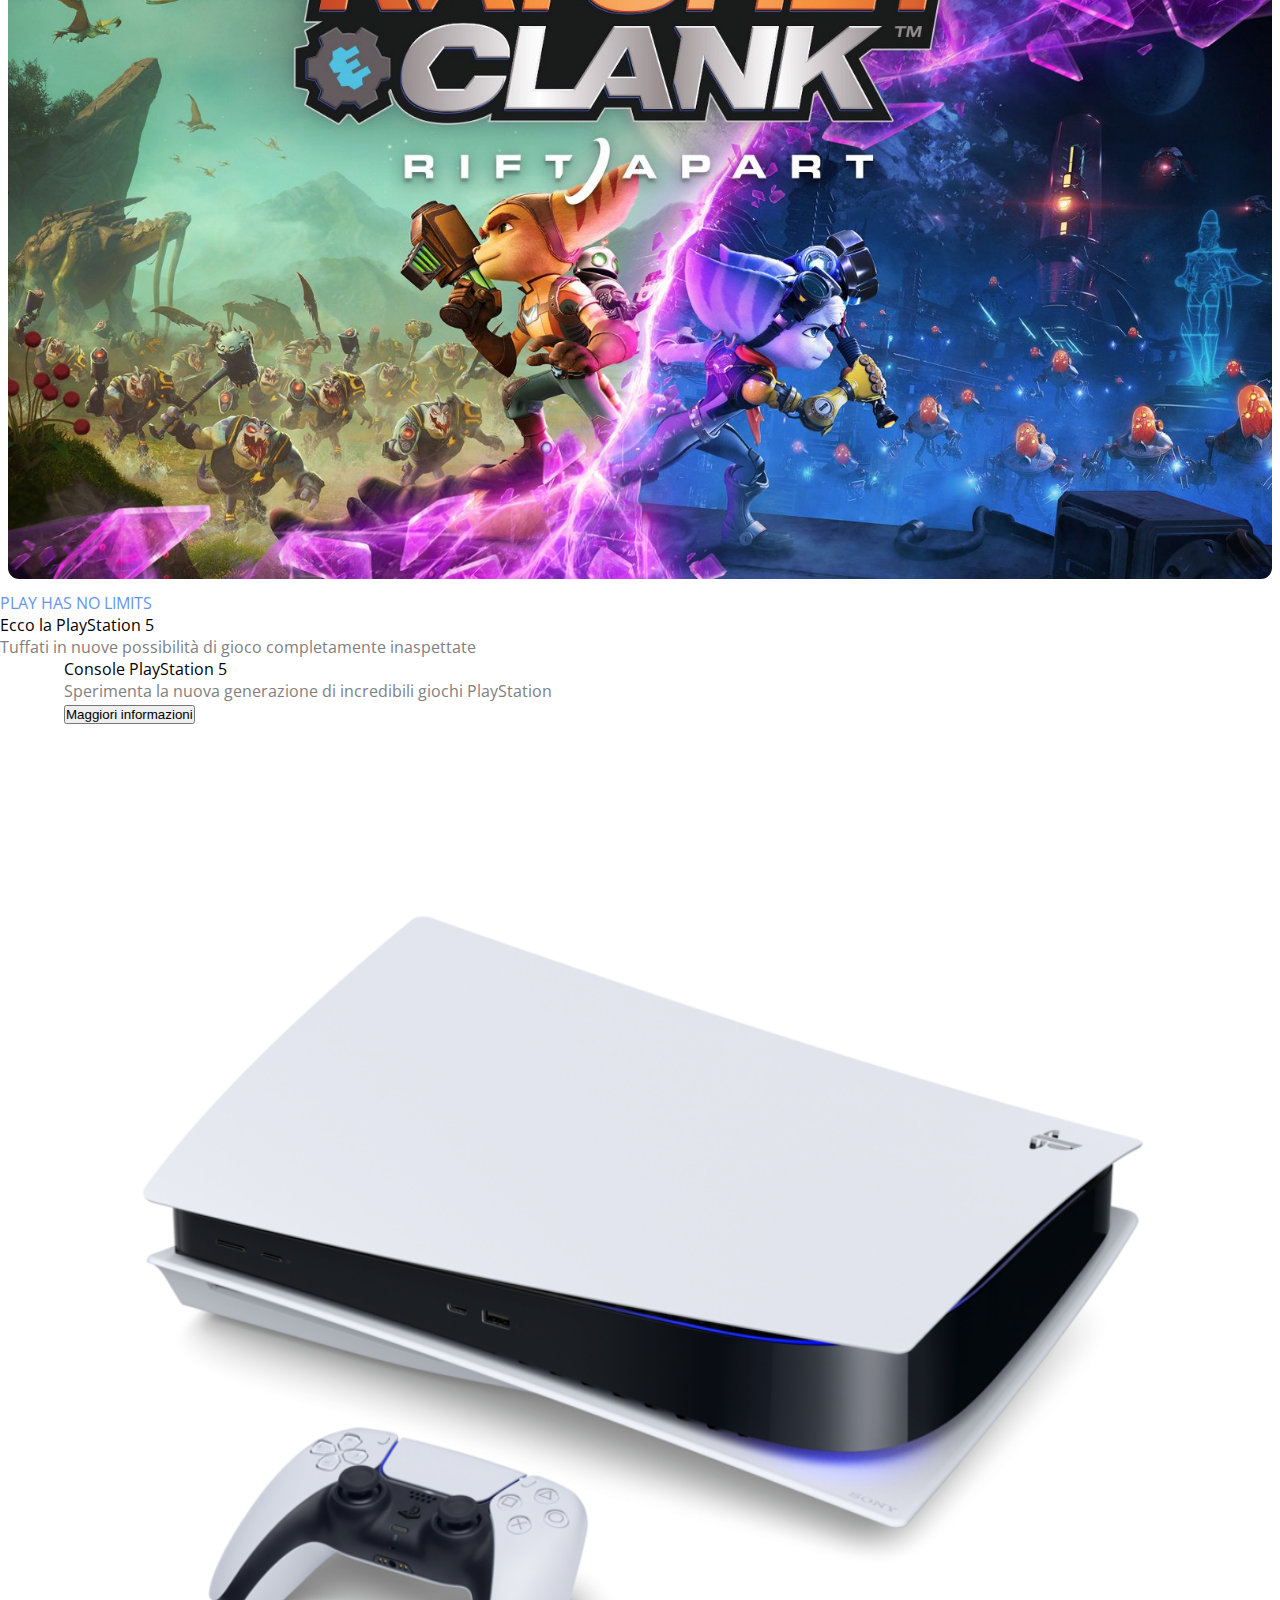
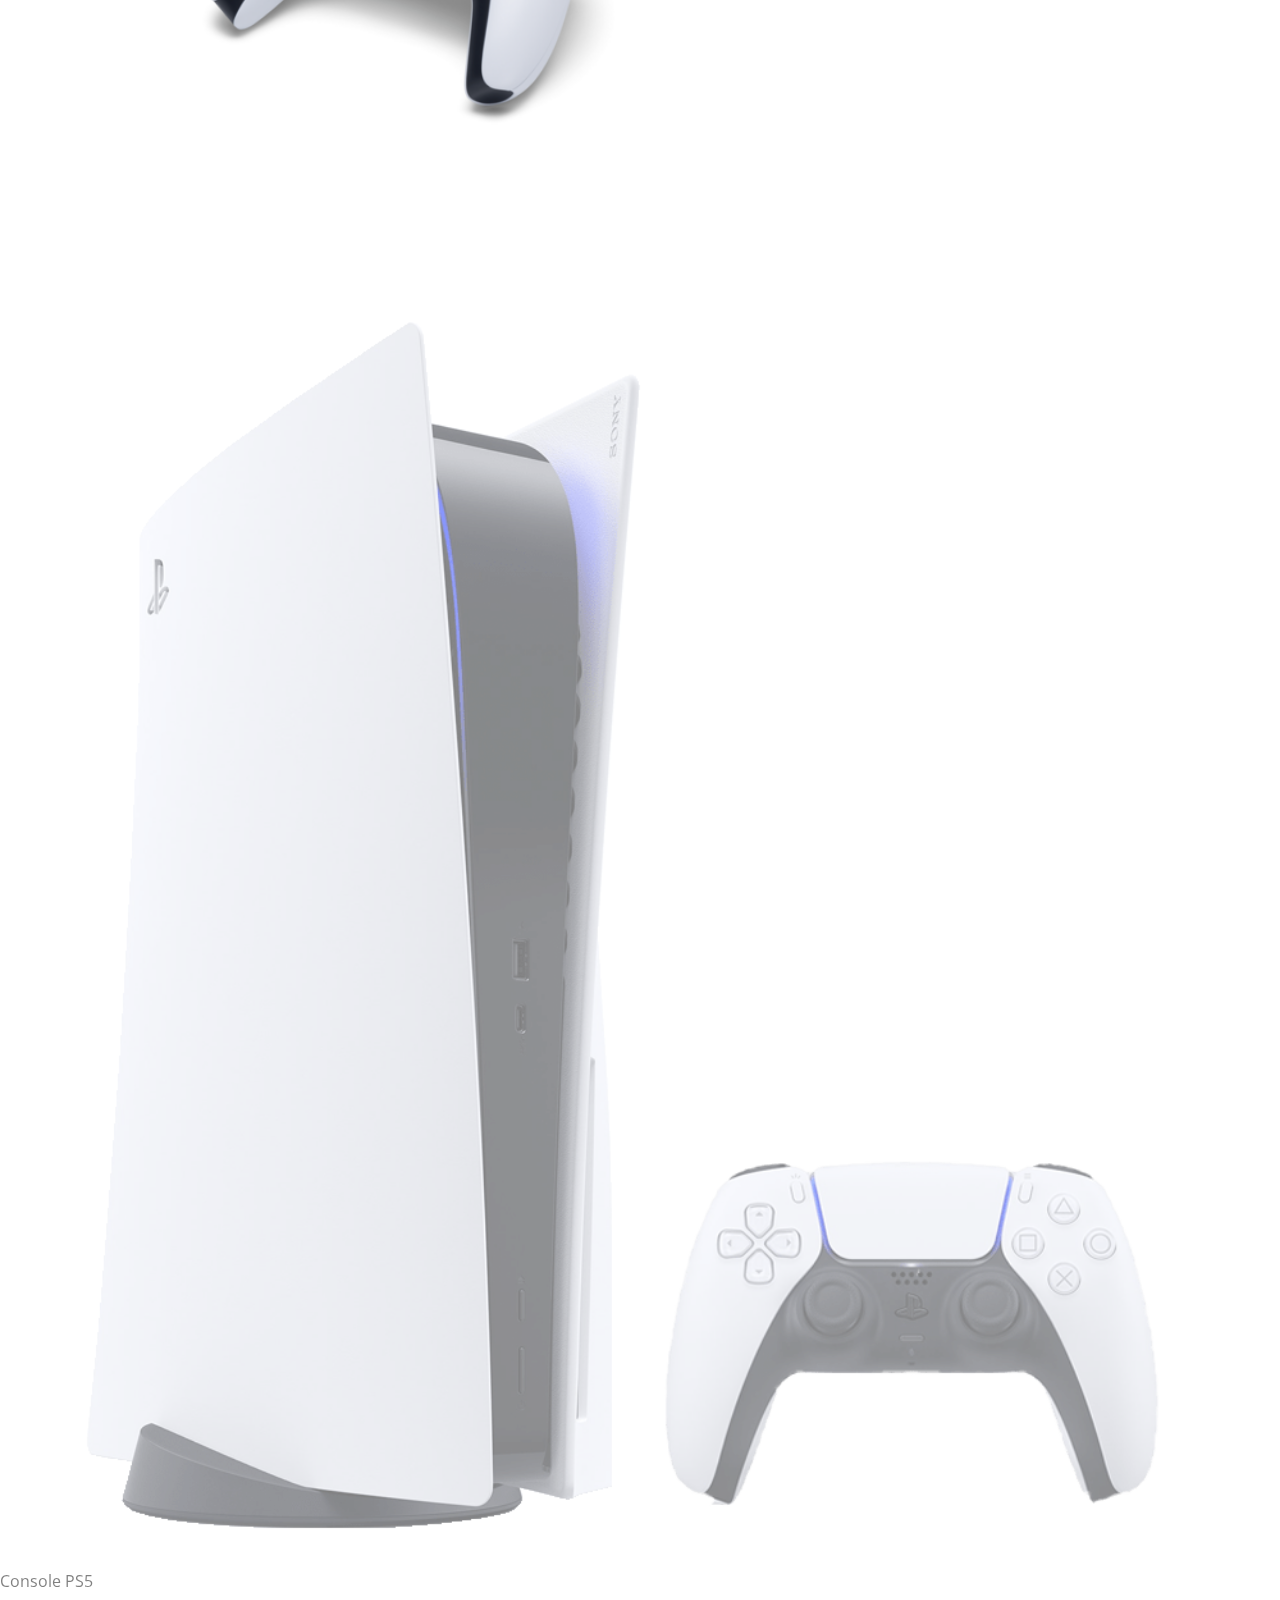
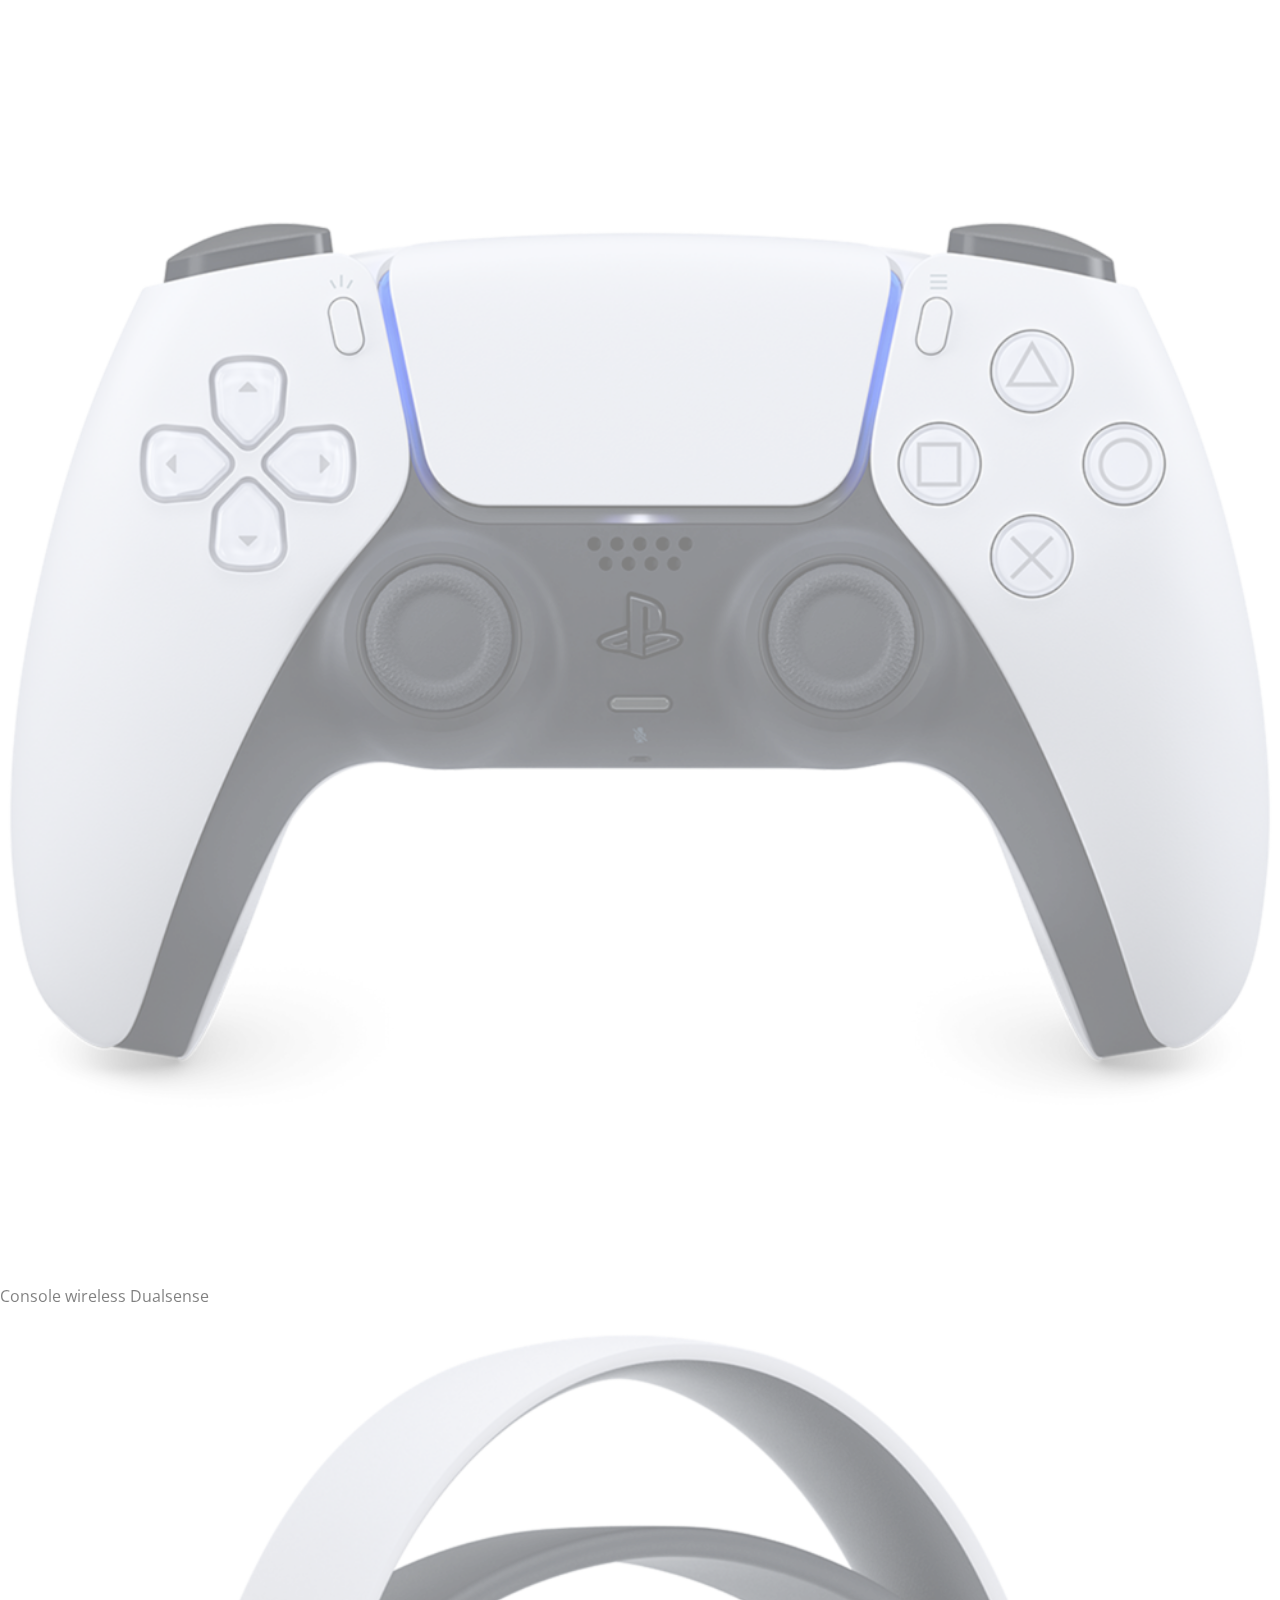
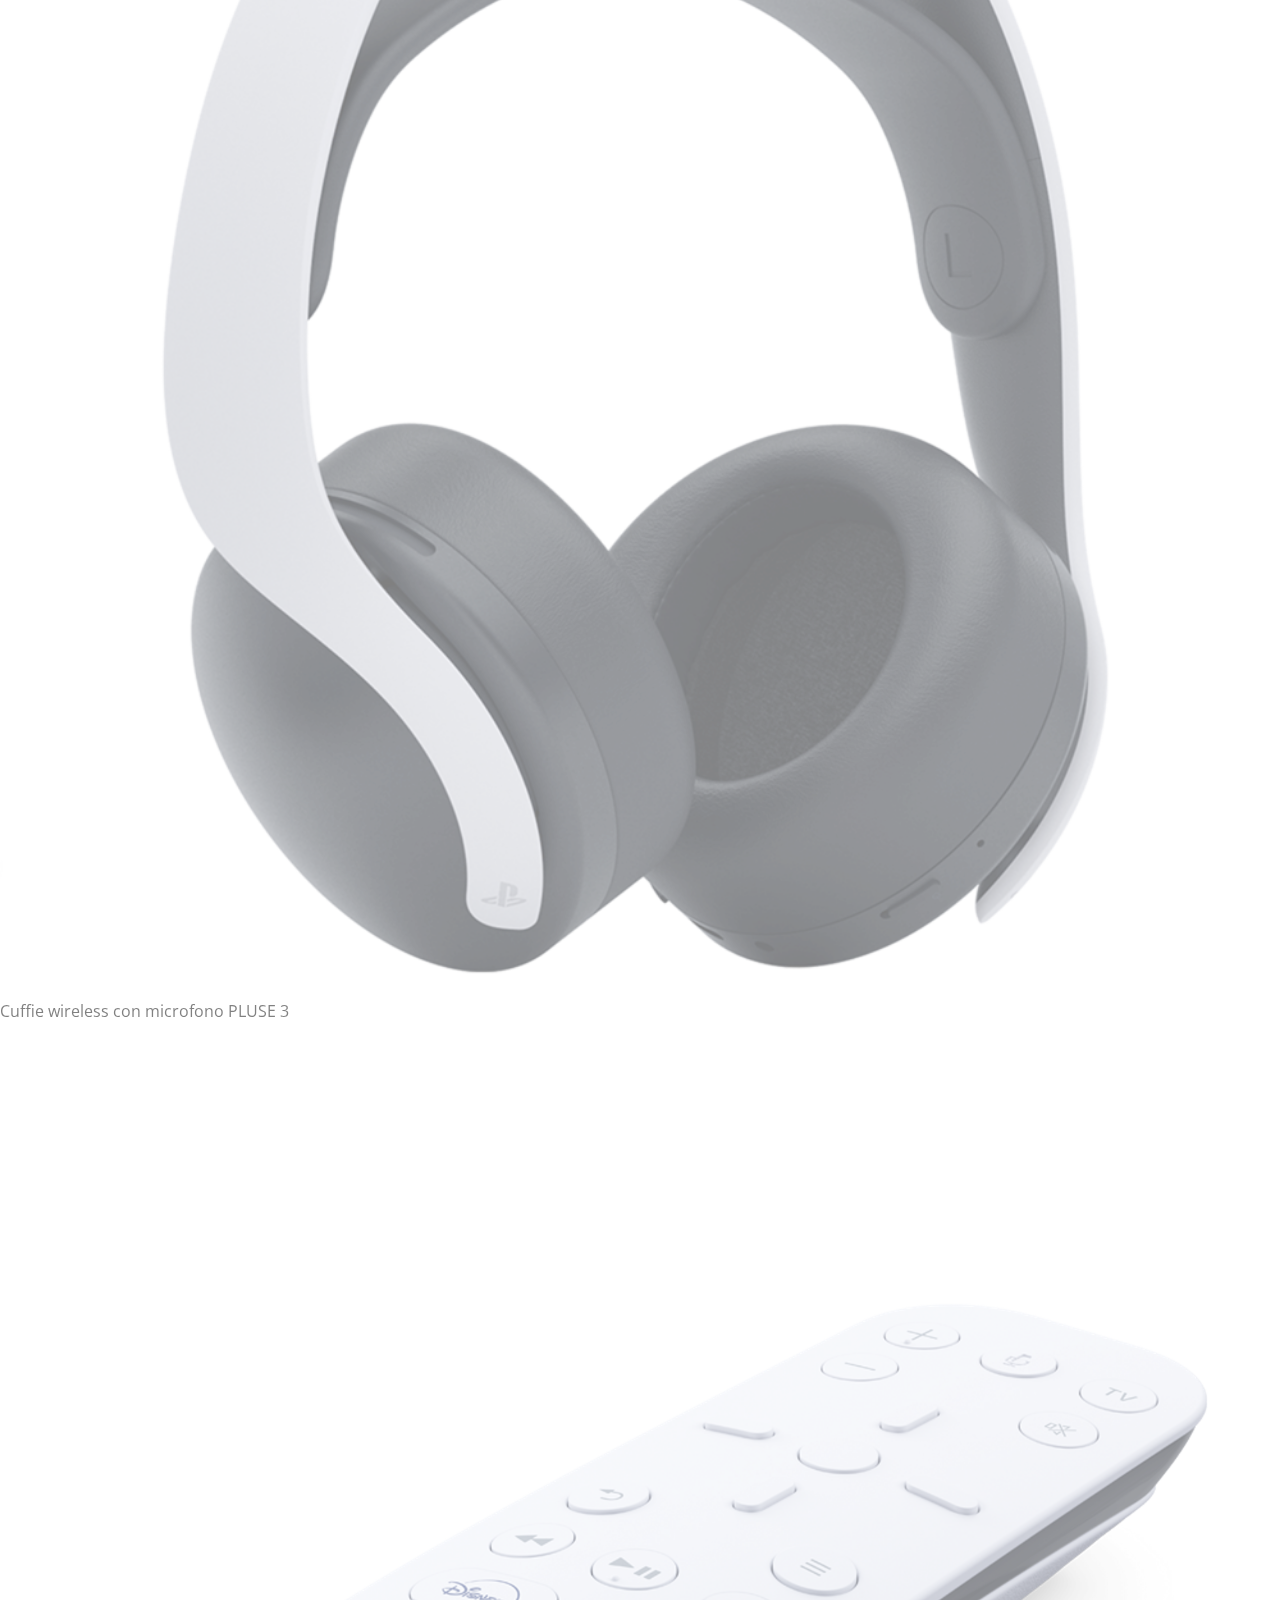
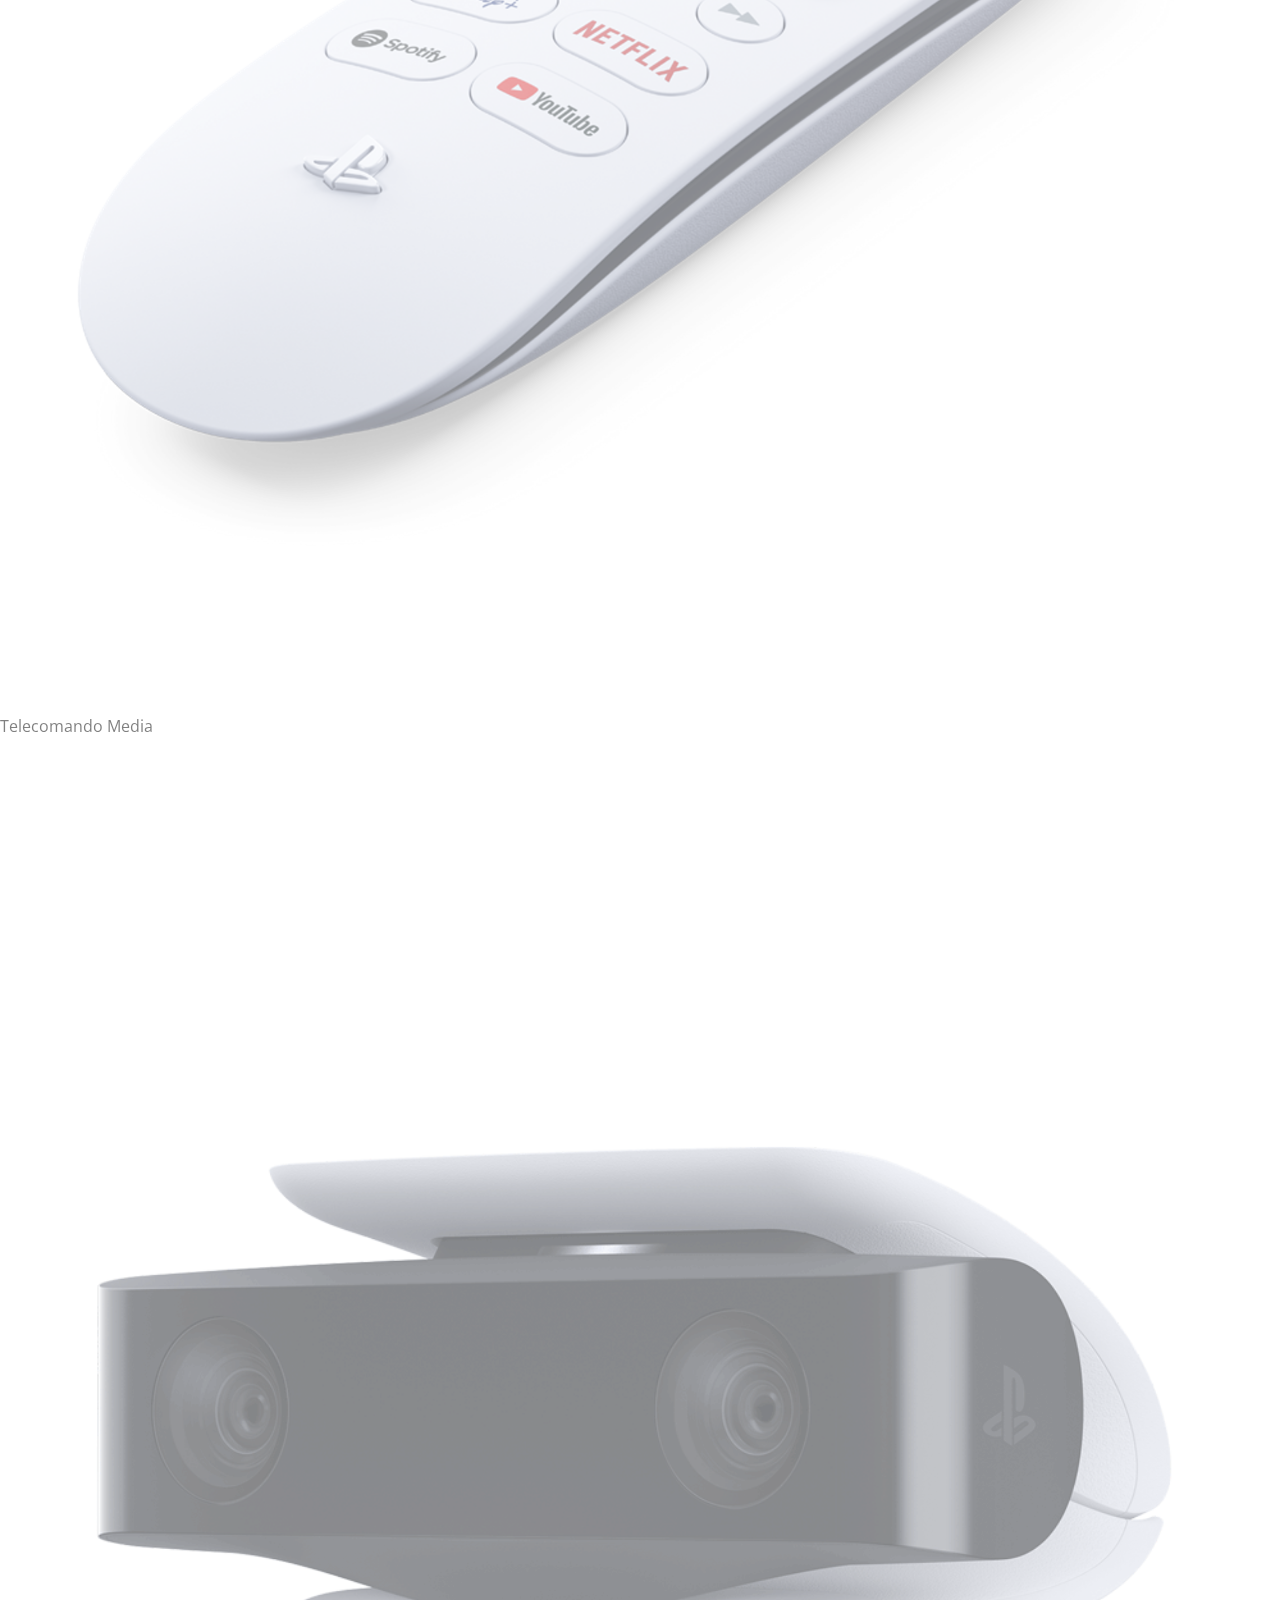
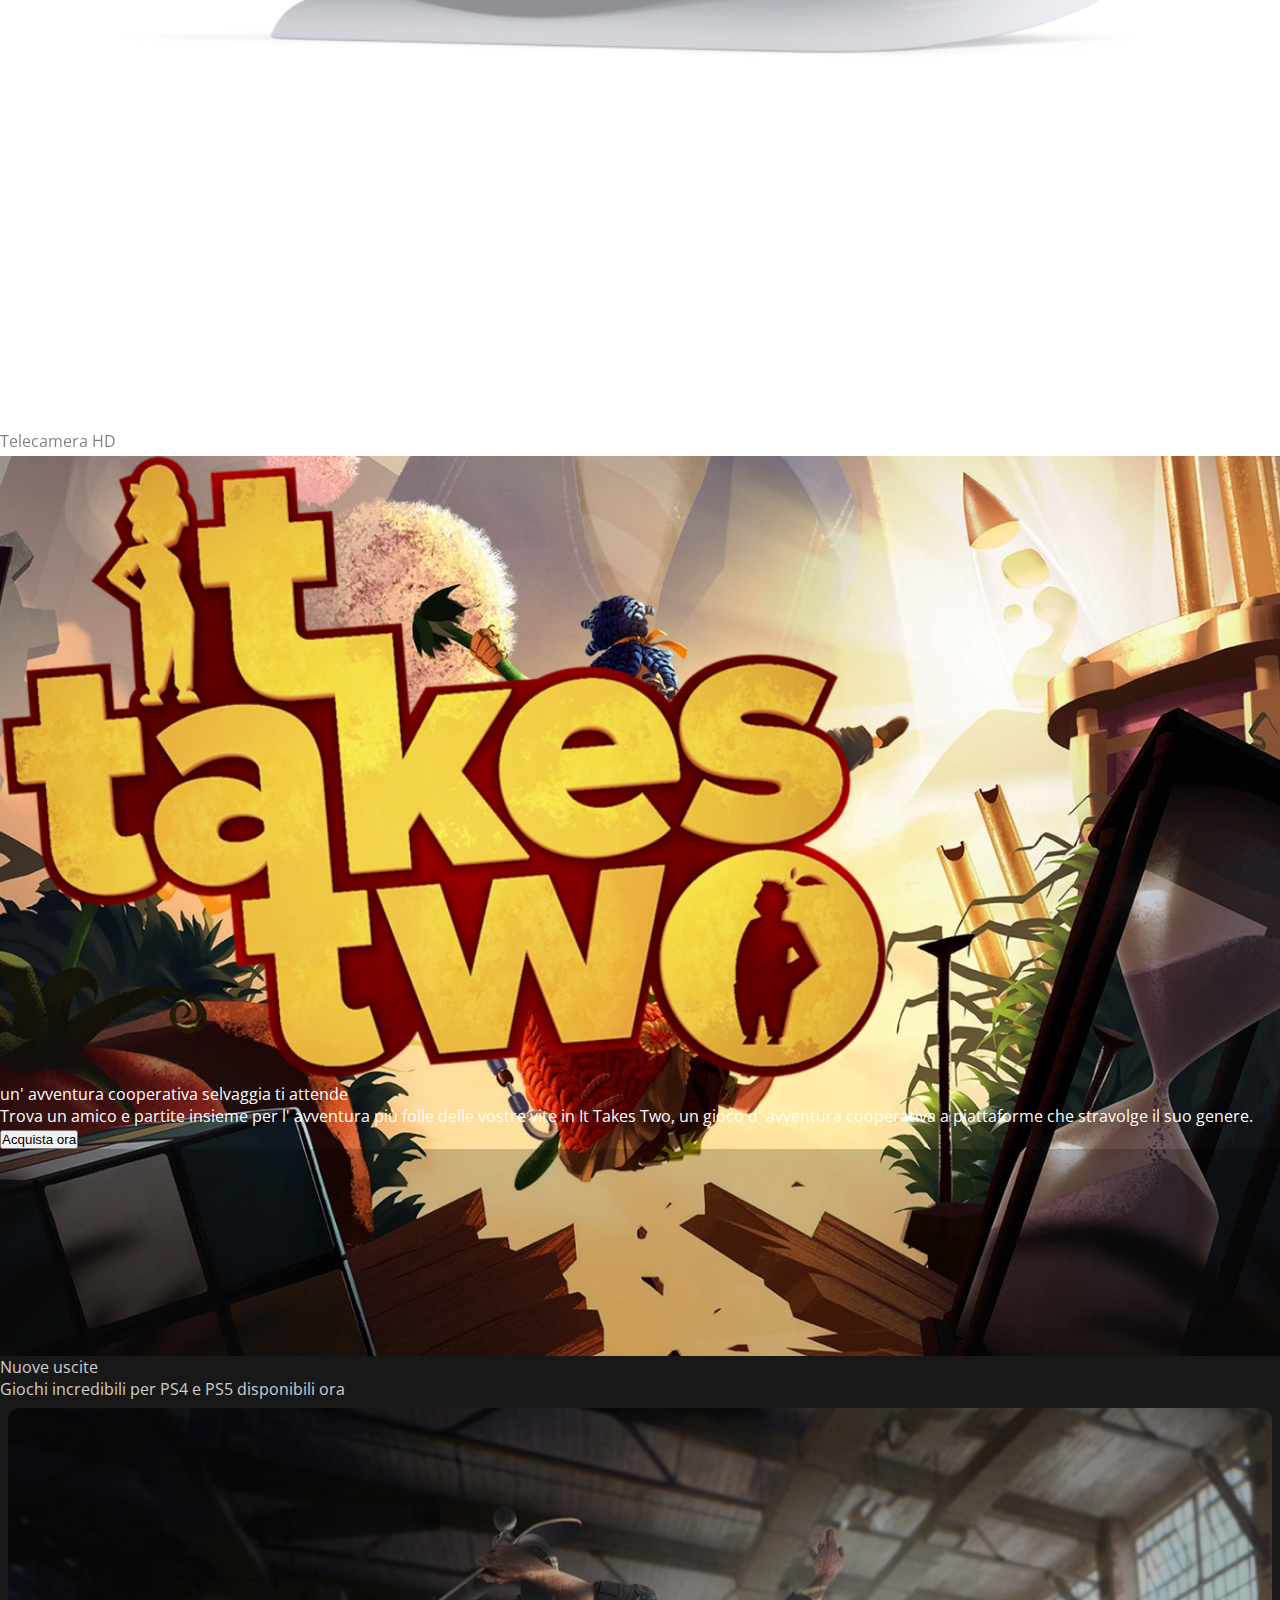
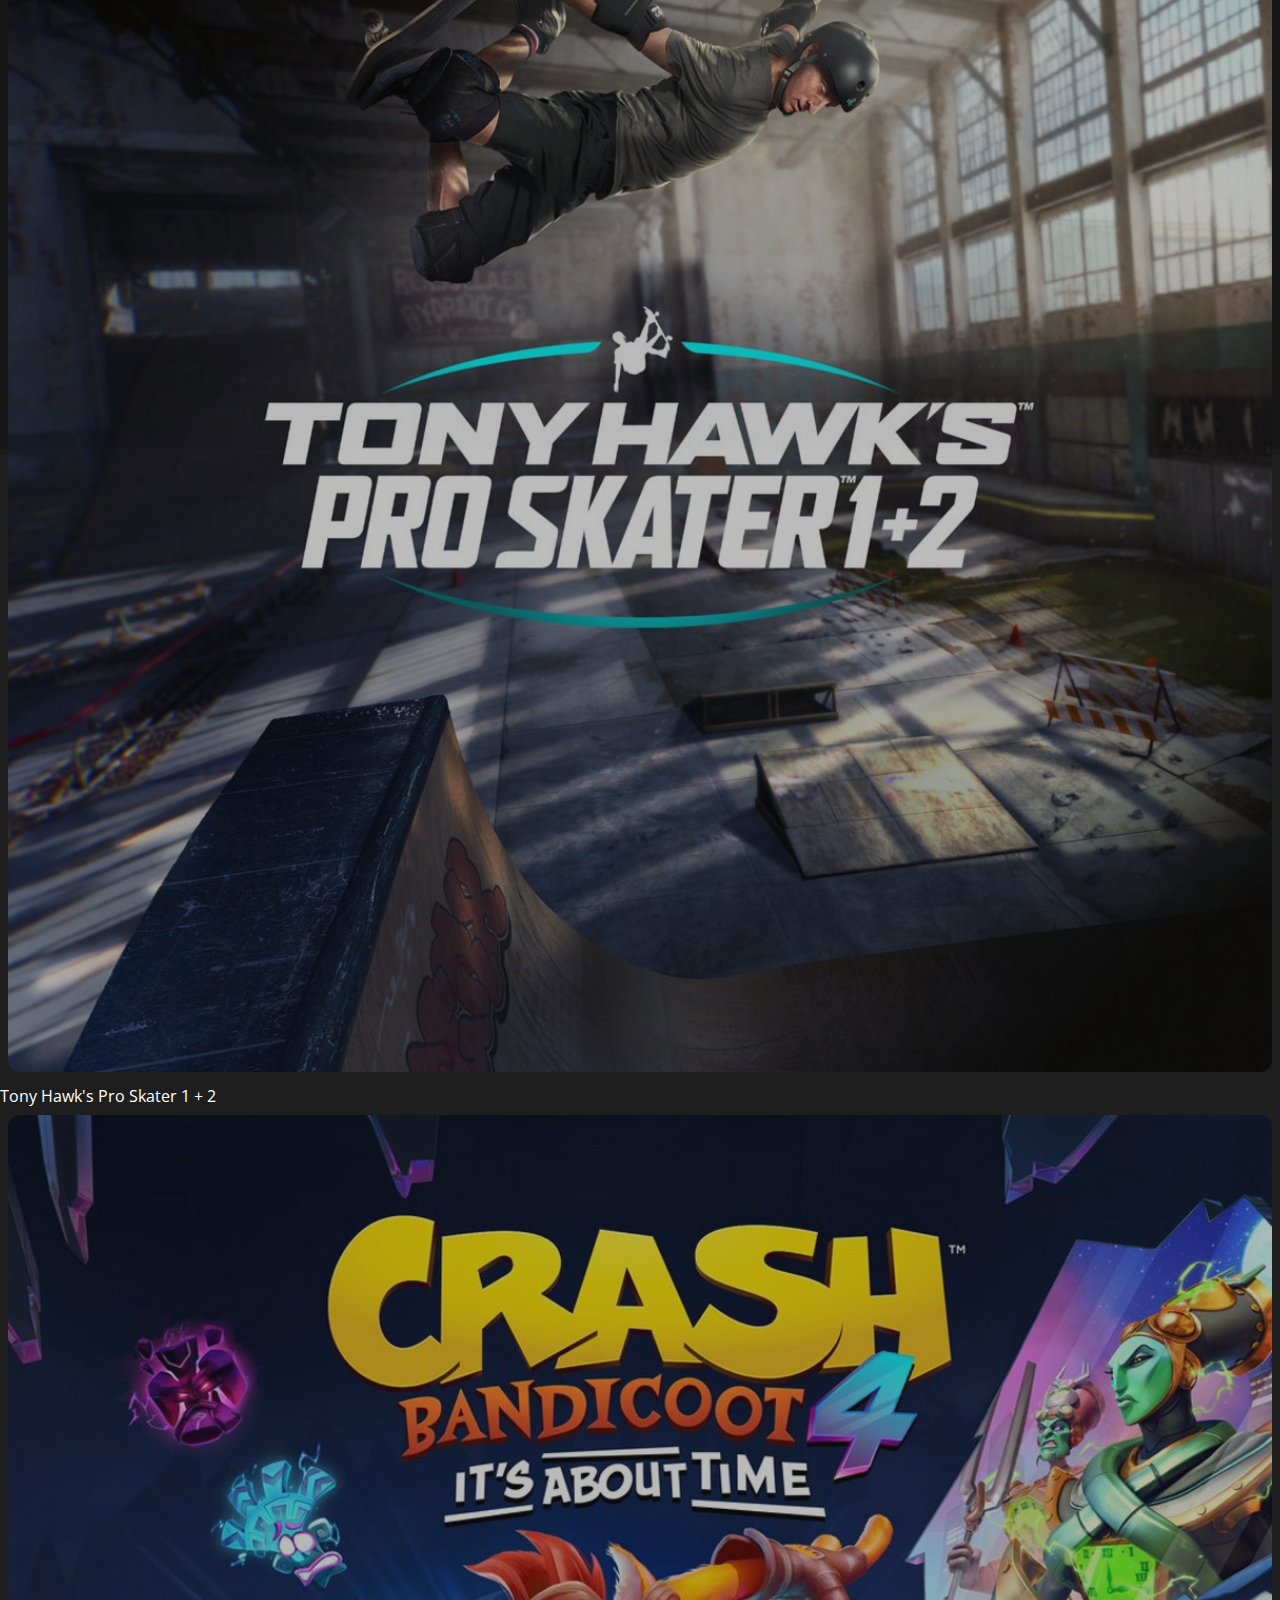
==== commit 0b5c3cad: "fine play 4" ====
--- a/index.html
+++ b/index.html
@@ -13,19 +13,20 @@
     <title>MyPlaystation</title>
 </head>
 <body>
-    <div class="container-fluid p-0 m-0">
-        <header>
-            <div id="logo_sony">
-                <a href="#/"><svg xmlns="http://www.w3.org/2000/svg" viewBox="0 0 500 88.03"><defs><style>.cls-1{fill:#fff}</style></defs><g id="Layer_2" data-name="Layer 2"><g id="logo"><path class="cls-1" d="M178.13 88C160 88 143.2 82.6 132 72.53a37.85 37.85 0 0 1-12.55-28.59A38.41 38.41 0 0 1 132 15.45C142.4 6 160.8 0 178.13 0c19.17 0 34.52 4.83 46.25 15.47a38.05 38.05 0 0 1 12.38 28.47 39.66 39.66 0 0 1-12.38 28.59C213.45 82.66 196.29 88 178.13 88V76.42c9.61 0 18.53-3.32 24.76-9.52s9.06-13.72 9.06-23c0-8.86-3.11-17.14-9.06-23-6.15-6.05-15.28-9.46-24.76-9.46s-18.65 3.38-24.8 9.46c-5.93 5.87-9 14.18-9 23a32.17 32.17 0 0 0 9 23c6.15 6.13 15.26 9.52 24.8 9.52zM45.75 0c-9.69 0-20.7 1.82-30 6C7.07 9.88 0 16.11 0 26.44A21.18 21.18 0 0 0 5.75 41c2.51 2.32 6.56 6.26 17.14 8.58 4.73 1 14.84 2.61 24.91 3.67s19.83 2 23.83 3.07c3.18.81 8.53 1.91 8.53 7.91s-5.63 7.8-6.61 8.19-7.74 3.49-19.88 3.49A84.54 84.54 0 0 1 30 71.84c-4.53-1.62-9.28-3.75-13.71-9.16A15.73 15.73 0 0 1 13.44 54h-11v30.8h12.22v-4.17a1.74 1.74 0 0 1 2.64-1.5 96.26 96.26 0 0 0 17.88 5.78c6.42 1.34 10.57 2.31 18.55 2.31a79.15 79.15 0 0 0 24.86-3.51 43.39 43.39 0 0 0 14.77-7.29 20.24 20.24 0 0 0 7.91-16.21 22.68 22.68 0 0 0-6.39-15.94A28.13 28.13 0 0 0 87 38.88a58.05 58.05 0 0 0-9.72-3.39C70.94 33.94 56.7 32 49.89 31.32c-7.14-.74-19.53-1.77-24.48-3.3-1.5-.47-4.56-1.92-4.56-5.47 0-2.53 1.4-4.67 4.16-6.4 4.39-2.75 13.25-4.46 22.49-4.46a65.23 65.23 0 0 1 26.06 5.09 28.46 28.46 0 0 1 6.2 3.7 18.64 18.64 0 0 1 6.11 10.22h9.87V3.89h-11V7c0 1-1 2.32-3 1.23C76.78 5.65 62.84.07 45.75 0zM287.24 4.92L341 53.43l-.55-32.66c-.06-4.29-.84-6.08-5.48-6.08h-10.1V4.92h46v9.77H361c-4.72 0-5 1.52-5.08 6.08l.83 62.41H341l-61.93-55.26v39.21c.05 4.27.25 6.28 4.64 6.28h11v9.77h-45.09v-9.77h10.56c3.94 0 3.78-3.76 3.78-6.5V21.14c0-3-.42-6.44-6.6-6.44h-8.56V4.92zM423.35 73.39a21.82 21.82 0 0 0 2.72-.17 3.37 3.37 0 0 0 2.12-1.88 10.94 10.94 0 0 0 .21-2.11V53.78c0-.52 0-.53-.66-1.35s-28.16-32-29.41-33.4c-1.56-1.7-4.3-4.33-8.47-4.33h-9.55V4.92h53.9v9.76h-6.5c-1.5 0-2.5 1.43-1.22 3 0 0 18.14 21.7 18.31 21.93s.32.28.55.07 18.59-21.8 18.73-22a1.87 1.87 0 0 0-1.6-3h-6.67V4.92H500v9.78h-9.87c-3.58 0-5 .66-7.73 3.7l-29.75 33.94a2.1 2.1 0 0 0-.36 1.44v15.44a11 11 0 0 0 .22 2.11 3.33 3.33 0 0 0 2.11 1.88 19.77 19.77 0 0 0 2.7.17h10.09v9.78h-53.62v-9.78z"/></g></g></svg></a>
-            </div>
-    
+
+        <div id="logo_sony">
+            <a href="#/"><svg class="mx-3" xmlns="http://www.w3.org/2000/svg" viewBox="0 0 500 88.03"><defs><style>.cls-1{fill:#fff}</style></defs><g id="Layer_2" data-name="Layer 2"><g id="logo"><path class="cls-1" d="M178.13 88C160 88 143.2 82.6 132 72.53a37.85 37.85 0 0 1-12.55-28.59A38.41 38.41 0 0 1 132 15.45C142.4 6 160.8 0 178.13 0c19.17 0 34.52 4.83 46.25 15.47a38.05 38.05 0 0 1 12.38 28.47 39.66 39.66 0 0 1-12.38 28.59C213.45 82.66 196.29 88 178.13 88V76.42c9.61 0 18.53-3.32 24.76-9.52s9.06-13.72 9.06-23c0-8.86-3.11-17.14-9.06-23-6.15-6.05-15.28-9.46-24.76-9.46s-18.65 3.38-24.8 9.46c-5.93 5.87-9 14.18-9 23a32.17 32.17 0 0 0 9 23c6.15 6.13 15.26 9.52 24.8 9.52zM45.75 0c-9.69 0-20.7 1.82-30 6C7.07 9.88 0 16.11 0 26.44A21.18 21.18 0 0 0 5.75 41c2.51 2.32 6.56 6.26 17.14 8.58 4.73 1 14.84 2.61 24.91 3.67s19.83 2 23.83 3.07c3.18.81 8.53 1.91 8.53 7.91s-5.63 7.8-6.61 8.19-7.74 3.49-19.88 3.49A84.54 84.54 0 0 1 30 71.84c-4.53-1.62-9.28-3.75-13.71-9.16A15.73 15.73 0 0 1 13.44 54h-11v30.8h12.22v-4.17a1.74 1.74 0 0 1 2.64-1.5 96.26 96.26 0 0 0 17.88 5.78c6.42 1.34 10.57 2.31 18.55 2.31a79.15 79.15 0 0 0 24.86-3.51 43.39 43.39 0 0 0 14.77-7.29 20.24 20.24 0 0 0 7.91-16.21 22.68 22.68 0 0 0-6.39-15.94A28.13 28.13 0 0 0 87 38.88a58.05 58.05 0 0 0-9.72-3.39C70.94 33.94 56.7 32 49.89 31.32c-7.14-.74-19.53-1.77-24.48-3.3-1.5-.47-4.56-1.92-4.56-5.47 0-2.53 1.4-4.67 4.16-6.4 4.39-2.75 13.25-4.46 22.49-4.46a65.23 65.23 0 0 1 26.06 5.09 28.46 28.46 0 0 1 6.2 3.7 18.64 18.64 0 0 1 6.11 10.22h9.87V3.89h-11V7c0 1-1 2.32-3 1.23C76.78 5.65 62.84.07 45.75 0zM287.24 4.92L341 53.43l-.55-32.66c-.06-4.29-.84-6.08-5.48-6.08h-10.1V4.92h46v9.77H361c-4.72 0-5 1.52-5.08 6.08l.83 62.41H341l-61.93-55.26v39.21c.05 4.27.25 6.28 4.64 6.28h11v9.77h-45.09v-9.77h10.56c3.94 0 3.78-3.76 3.78-6.5V21.14c0-3-.42-6.44-6.6-6.44h-8.56V4.92zM423.35 73.39a21.82 21.82 0 0 0 2.72-.17 3.37 3.37 0 0 0 2.12-1.88 10.94 10.94 0 0 0 .21-2.11V53.78c0-.52 0-.53-.66-1.35s-28.16-32-29.41-33.4c-1.56-1.7-4.3-4.33-8.47-4.33h-9.55V4.92h53.9v9.76h-6.5c-1.5 0-2.5 1.43-1.22 3 0 0 18.14 21.7 18.31 21.93s.32.28.55.07 18.59-21.8 18.73-22a1.87 1.87 0 0 0-1.6-3h-6.67V4.92H500v9.78h-9.87c-3.58 0-5 .66-7.73 3.7l-29.75 33.94a2.1 2.1 0 0 0-.36 1.44v15.44a11 11 0 0 0 .22 2.11 3.33 3.33 0 0 0 2.11 1.88 19.77 19.77 0 0 0 2.7.17h10.09v9.78h-53.62v-9.78z"/></g></g></svg></a>
+        </div> 
+
+            <header class="sticky container-fluid p-0 m-0">
             <div id="nav_play" class="row bg-light p-0 m-0">
-                    
-                <div id="nav_left" class="col-8">
-                    <div class="row row-cols-auto d-flex align-items-center flex-novrap h-100">
-                        <a class="col" href="#">
+                
+                <div id="nav_left" class="col-8 p-0">
+                    <div class="row row-cols-auto align-items-center flex-novrap h-100 p-0">
+                        <a class="col p-2" href="#">
                             <img  src="img/play_logo.svg" alt="logo Playstation">
                         </a> 
+    
                         <div class="btn-group navbar_hidden col px-1 ps-0 mt-2 mb-2">
                             <button type="button" class="btn fw-bold p-1">Giochi</button>
                             <button type="button" class="btn dropdown-toggle dropdown-toggle-split p-1" data-bs-toggle="dropdown" aria-expanded="false">
@@ -39,6 +40,7 @@
                             <li><a class="dropdown-item" href="#">Separated link</a></li>
                             </ul>
                         </div>
+    
                         <div class="btn-group navbar_hidden col px-1 ps-0 mt-2 mb-2">
                             <button type="button" class="btn fw-bold px-1">Hardware</button>
                             <button type="button" class="btn dropdown-toggle dropdown-toggle-split p-1" data-bs-toggle="dropdown" aria-expanded="false">
@@ -52,6 +54,7 @@
                             <li><a class="dropdown-item" href="#">Separated link</a></li>
                             </ul>
                         </div>
+    
                         <div class="btn-group navbar_hidden col px-1 ps-0 mt-2 mb-2">
                             <button type="button" class="btn fw-bold p-1">Servizi</button>
                             <button type="button" class="btn dropdown-toggle dropdown-toggle-split p-1" data-bs-toggle="dropdown" aria-expanded="false">
@@ -65,6 +68,7 @@
                             <li><a class="dropdown-item" href="#">Separated link</a></li>
                             </ul>
                         </div>
+    
                         <div class="btn-group navbar_hidden col px-1 ps-0 mt-2 mb-2">
                             <button type="button" class="btn fw-bold p-1">Novità</button>
                             <button type="button" class="btn dropdown-toggle dropdown-toggle-split p-1" data-bs-toggle="dropdown" aria-expanded="false">
@@ -78,6 +82,7 @@
                             <li><a class="dropdown-item" href="#">Separated link</a></li>
                             </ul>
                         </div>
+    
                         <div class="btn-group navbar_hidden col px-1 ps-0 mt-2 mb-2">
                             <button type="button" class="btn fw-bold p-1">Fai acquisti</button>
                             <button type="button" class="btn dropdown-toggle dropdown-toggle-split p-1" data-bs-toggle="dropdown" aria-expanded="false">
@@ -91,6 +96,7 @@
                             <li><a class="dropdown-item" href="#">Separated link</a></li>
                             </ul>
                         </div>
+                        
                         <div class="btn-group navbar_hidden col px-1 ps-0 mt-2 mb-2">
                             <button type="button" class="btn fw-bold p-1">Supporto</button>
                             <button type="button" class="btn dropdown-toggle dropdown-toggle-split p-1" data-bs-toggle="dropdown" aria-expanded="false">
@@ -104,23 +110,26 @@
                             <li><a class="dropdown-item" href="#">Separated link</a></li>
                             </ul>
                         </div>
+    
                     </div>
                     
                 </div>
     
-                <div id="nav_right" class="col-4">
-                    <div class="row row-cols-auto d-flex align-items-center justify-content-end h-100">
+                <div id="nav_right" class="col-4 p-0">
+    
+                    <div class="row row-cols-auto align-items-center justify-content-end p-0 h-100">
+                        
                         <div class="btn-group navbar_hidden col p-1 mt-2 mb-2">
                             <button type="button" class="btn fw-bold p-1">My PlayStation</button>
                             <button type="button" class="btn dropdown-toggle dropdown-toggle-split" data-bs-toggle="dropdown" aria-expanded="false">
                                 <span class="visually-hidden">Toggle Dropdown</span>
                             </button>
                             <ul class="dropdown-menu">
-                            <li><a class="dropdown-item" href="#">Action</a></li>
-                            <li><a class="dropdown-item" href="#">Another action</a></li>
-                            <li><a class="dropdown-item" href="#">Something else here</a></li>
-                            <li><hr class="dropdown-divider"></li>
-                            <li><a class="dropdown-item" href="#">Separated link</a></li>
+                                <li><a class="dropdown-item" href="#">Action</a></li>
+                                <li><a class="dropdown-item" href="#">Another action</a></li>
+                                <li><a class="dropdown-item" href="#">Something else here</a></li>
+                                <li><hr class="dropdown-divider"></li>
+                                <li><a class="dropdown-item" href="#">Separated link</a></li>
                             </ul>
                         </div>
     
@@ -129,19 +138,40 @@
                         <a class="navbar_hidden col text-center m-0 px-3 ps-3" href="#/" ><svg width="30px" height="30px" viewBox="0 0 50 50" data-di-rand="1620204969111"><path class="d-flex align-items-center" d="M8,20.913 C8,14.344 13.344,9 19.913,9 C26.482,9 31.827,14.344 31.827,20.913 C31.827,27.482 26.482,32.827 19.913,32.827 C13.344,32.827 8,27.482 8,20.913 M45.112,43.585 L32.346,30.82 C34.518,28.099 35.827,24.658 35.827,20.913 C35.827,12.139 28.688,5 19.913,5 C11.139,5 4,12.139 4,20.913 C4,29.688 11.139,36.827 19.913,36.827 C23.503,36.827 26.808,35.618 29.474,33.604 L42.284,46.413 C42.674,46.804 43.186,46.999 43.698,46.999 C44.209,46.999 44.721,46.804 45.112,46.413 C45.502,46.023 45.698,45.511 45.698,44.999 C45.698,44.488 45.502,43.976 45.112,43.585"></path></svg>
                         </a>
                             
-                        <button type="button" class="btn hamburger col fs-4 border mx-3"><i class="fas fa-hamburger"></i></button>
-                    </div>
-                    
-
+                        <a href="#/"><button type="button" id="hamburger" class="col btn fs-3 border"><i class="fas fa-hamburger"></i></button></a>
+                    
+                    </div>
+                    
                 </div> 
             </div>
-        </header>
-    
+            <div id="hamburger_dropdown" class="row rounded-bottom p-0 m-0">
+                <ul class="col-6 mt-1 mb-1">
+                    <li> <button type="button" class="btn fw-bold mt-1 p-2">Giochi</button></li>
+                    <li> <button type="button" class="btn fw-bold p-2">Hardware</button></li>
+                    <li> <button type="button" class="btn fw-bold p-2">Servizi</button></li>
+                    <li> <button type="button" class="btn fw-bold p-2">Novità</button></li>
+                    <li> <button type="button" class="btn fw-bold p-2">Fai acquisti</button></li>
+                    <li> <button type="button" class="btn fw-bold p-2">Supporto</button></li>
+                </ul>
+
+                <ul class="col-6 mt-1 mb-1">
+                    <li><button type="button" class="btn fw-bold mt-1 p-2">My PlayStation</button></li>
+                    <a class="text-center ms-2" href="#/" >
+                        <svg width="30px" height="30px" viewBox="0 0 50 50" data-di-rand="1620204969111"><path class="d-flex align-items-center" d="M8,20.913 C8,14.344 13.344,9 19.913,9 C26.482,9 31.827,14.344 31.827,20.913 C31.827,27.482 26.482,32.827 19.913,32.827 C13.344,32.827 8,27.482 8,20.913 M45.112,43.585 L32.346,30.82 C34.518,28.099 35.827,24.658 35.827,20.913 C35.827,12.139 28.688,5 19.913,5 C11.139,5 4,12.139 4,20.913 C4,29.688 11.139,36.827 19.913,36.827 C23.503,36.827 26.808,35.618 29.474,33.604 L42.284,46.413 C42.674,46.804 43.186,46.999 43.698,46.999 C44.209,46.999 44.721,46.804 45.112,46.413 C45.502,46.023 45.698,45.511 45.698,44.999 C45.698,44.488 45.502,43.976 45.112,43.585"></path></svg>
+                        <button type="button" class="btn fw-bold">Search</button>
+                    </a>
+                    <li><button type="button" class="btn col btn-dark rounded-pill px-3 ps-3 mt-4 mb-2 ms-1">Accedi</button></li>
+                </ul>
+
+            </div>
+        </header> 
+        
         <main>
 
             <section id="section_1">
+
                 <div class="row jumbo returnal justify-content-start align-items-end m-0">
-                    <div class="col-sm-auto jumbo_text text_returnal ps-3 pb-5">
+                    <div class="col-12 col-lg-4 jumbo_text text_returnal ps-3 pb-5">
                         <div class="banner pt-2 ps-3"><img src="img/returnal-hero-banner-logo.png" alt=""></div>
                         <div class=" fw-bold pt-2 pb-3 ps-4 fs-1">Rompi il cerchio</div>
                         <p class="fs-5 ps-4">
@@ -149,10 +179,13 @@
                         </p>
                         <button type="button" class="btn btn-danger rounded-pill pt-2 pb-2 px-3 ps-3 ms-4 mt-4">Acquista ora</button>
                     </div>
+                    <div class="opacity_jumbo"></div> 
                 </div>   
+            
             </section>
 
             <section id="section_2" class="mb-5">
+
                 <div id="portfolio" class="container-fluid bg-light pt-4 pb-4 mx-auto">
                     
                     <div class="row col-12 d-flex justify-content-center m-0">
@@ -215,13 +248,17 @@
                                 </div>
                             </a>
                         </div>
+                   
                     </div>
                 </div>
             </section>
 
             <section id="section_3" class="mt-5 mb-5">
+                
                 <div id="playstation_console" class="container-fluid">
+                    
                     <div class="text-center">
+                        
                         <div class="fs-4 fw-bold" style="color: cornflowerblue;">PLAY HAS NO LIMITS</div>
                         <div class="fs-1 fw-bold">
                             Ecco la PlayStation 5
@@ -229,6 +266,7 @@
                         <div class="fs-3 fw-bold pt-3" style="color: grey;">
                             Tuffati in nuove possibilità di gioco completamente inaspettate
                         </div>
+
                     </div>
                     
                     <div id="play5" class="row d-flex align-items-center justify-content-center">
@@ -240,11 +278,13 @@
                             <div class="fs-3 fw-bold pt-3" style="color: grey;">
                                 Sperimenta la nuova generazione di incredibili giochi PlayStation
                             </div>
-                            <button type="button" class="btn col btn-primary rounded-pill pt-2 pb-2 px-3 ps-3 mt-5">Maggiori informazioni</button>
-                        </div>
+                            <button type="button" class="btn col btn-primary rounded-pill pt-2 pb-2 px-3 mb-1 ps-3 mt-5">Maggiori informazioni</button>
+                        </div>
+
                         <div class="col-12 col-sm-12 col-md-6 col-lg-6">
                             <img src="img/playstation-5-thumb.png" alt="">
                         </div>
+
                     </div>
 
                     <div id="play_items" class="row d-flex justify-content-center m-0">
@@ -253,7 +293,7 @@
                             <a class="active" href="#/">
                                 <div class="text-center">
                                     <img  class="img_play5" src="img/play-5-game.png" alt="playstation 5">
-                                    <div class="fw-bold text_hidden">Console PS5</div>
+                                    <div class="fw-bold text_hidden pt-2">Console PS5</div>
                                 </div>
                             </a>
                         </div>
@@ -262,7 +302,7 @@
                             <a class="active" href="#/">
                                 <div class="text-center">
                                     <img  class="img_play5" src="img/joypad-thumb.png" alt="joypad">
-                                    <div class="fw-bold text_hidden">Console wireless Dualsense</div>
+                                    <div class="fw-bold text_hidden pt-2">Console wireless Dualsense</div>
                                 </div>
                             </a>
                         </div>
@@ -271,7 +311,7 @@
                             <a class="active" href="#/">
                                 <div class="text-center">
                                     <img  class="img_play5" src="img/headset-thumb.png" alt="headset">
-                                    <div class="fw-bold text_hidden">Cuffie wireless con microfono PLUSE 3</div>
+                                    <div class="fw-bold text_hidden pt-2">Cuffie wireless con microfono PLUSE 3</div>
                                 </div>
                             </a>
                         </div>
@@ -280,7 +320,7 @@
                             <a class="active" href="#/">
                                 <div class="text-center">
                                     <img  class="img_play5" src="img/remote-thumb.png" alt="remote">
-                                    <div class="fw-bold text_hidden">Telecomando Media</div>
+                                    <div class="fw-bold text_hidden pt-2">Telecomando Media</div>
                                 </div>
                             </a>
                         </div>
@@ -289,7 +329,7 @@
                             <a class="active" href="#/">
                                 <div class="text-center">
                                     <img  class="img_play5" src="img/PS5CAMERAW.png" alt="camrera">
-                                    <div class="fw-bold text_hidden">Telecamera HD</div>
+                                    <div class="fw-bold text_hidden pt-2">Telecamera HD</div>
                                 </div>
                             </a>
                         </div>
@@ -300,16 +340,19 @@
             </section>
 
             <section id="section_4" class="mt-5">
+
                 <div class="row jumbo it_takes justify-content-start align-items-end m-0">
-                    <div class="col-sm-auto jumbo_text takestwo_text ps-3 pb-5">
+                    <div class="col-12 col-lg-4 jumbo_text takestwo_text ps-3 pb-5">
                         <div class="banner pt-2 ps-3"><img src="img/it-takes-two-logo.png" alt=""></div>
-                        <div class=" fw-bold pt-4 pb-4 ps-4 fs-1">Rompi il cerchio</div>
-                        <p class="fs-5 ps-4">
-                            Rialzati dopo ogni sconfitta e affronta una nuova sfida con ogni rinascita in questo esplosivo thriller fantascentifico, disponibile in esclusiva su PS5.
+                        <div class=" fw-bold pt-4 pb-4 ps-4 fs-1">un' avventura cooperativa selvaggia ti attende</div>
+                        <p class="fs-4 ps-4">
+                            Trova un amico e partite insieme per l' avventura più folle delle vostre vite in It Takes Two, un gioco d' avventura cooperativa a piattaforme che stravolge il suo genere.
                         </p>
                         <button type="button" class="btn btn-danger rounded-pill pt-2 pb-2 px-3 ps-3 ms-4 mt-4">Acquista ora</button>
                     </div>
+                    <div class="opacity_jumbo"></div>
                 </div>   
+            
             </section>
 
             <section id="section_5" class="mb-5">
@@ -319,84 +362,84 @@
 
                 <div id="new_games" class="row col-12 d-flex justify-content-center m-0">
 
-                    <div class="col-6 col-sm-4 col-md-4 col-lg-2 pb-3 px-3 ps-3 effect">
+                    <div class="col-6 col-sm-4 col-md-4 col-lg-2 pb-3 px-1 ps-1 effect">
                         <a class="active_w" href="#/">
                             <img class="img_newgames" src="img/tony-hawks-pro-skater-1-2-store-art.jpg" alt="tony-hawks-pro-skater-1-2">
                             <div class="fw-bold text_hidden p-2 ">Tony Hawk's Pro Skater 1 + 2</div>
                         </a>
                     </div>
 
-                    <div class="col-6 col-sm-4 col-md-4 col-lg-2 pb-3 px-3 ps-3 effect">
+                    <div class="col-6 col-sm-4 col-md-4 col-lg-2 pb-3 px-1 ps-1 effect">
                         <a class="active_w" href="#/">
                             <img class="img_newgames" src="img/crash-bandicoot-4-its-about-time-store-art.jpg" alt="crash-bandicoot-4-its-about-time">
                             <div class="fw-bold text_hidden p-2">Crash Bandicoot 4: It's About Time</div>
                         </a>
                     </div>
 
-                    <div class="col-6 col-sm-4 col-md-4 col-lg-2 pb-3 px-3 ps-3 effect">
+                    <div class="col-6 col-sm-4 col-md-4 col-lg-2 pb-3 px-1 ps-1 effect">
                         <a class="active_w" href="#/">
                             <img class="img_newgames" src="img/tony-hawks-pro-skater-1-2-store-art.jpg" alt="tony-hawks-pro-skater-1-2">
                             <div class="fw-bold text_hidden p-2">Tony Hawk's Pro Skater 1 + 2</div>
                         </a>
                     </div>
 
-                    <div class="col-6 col-sm-4 col-md-4 col-lg-2 pb-3 px-3 ps-3 effect">
+                    <div class="col-6 col-sm-4 col-md-4 col-lg-2 pb-3 px-1 ps-1 effect">
                         <a class="active_w" href="#/">
                             <img class="img_newgames" src="img/crash-bandicoot-4-its-about-time-store-art.jpg" alt="crash-bandicoot-4-its-about-time">
                             <div class="fw-bold text_hidden p-2">Crash Bandicoot 4: It's About Time</div>
                         </a>
                     </div>
 
-                    <div class="col-6 col-sm-4 col-md-4 col-lg-2 pb-3 px-3 ps-3 effect">
+                    <div class="col-6 col-sm-4 col-md-4 col-lg-2 pb-3 px-1 ps-1 effect">
                         <a class="active_w" href="#/">
                             <img class="img_newgames" src="img/tony-hawks-pro-skater-1-2-store-art.jpg" alt="tony-hawks-pro-skater-1-2">
                             <div class="fw-bold text_hidden p-2">Tony Hawk's Pro Skater 1 + 2</div>
                         </a>
                     </div>
 
-                    <div class="col-6 col-sm-4 col-md-4 col-lg-2 pb-3 px-3 ps-3 effect">
+                    <div class="col-6 col-sm-4 col-md-4 col-lg-2 pb-3 px-1 ps-1 effect">
                         <a class="active_w" href="#/">
                             <img class="img_newgames" src="img/crash-bandicoot-4-its-about-time-store-art.jpg" alt="crash-bandicoot-4-its-about-time">
                             <div class="fw-bold text_hidden p-2">Crash Bandicoot 4: It's About Time</div>
                         </a>
                     </div>
 
-                    <div class="col-6 col-sm-4 col-md-4 col-lg-2 pb-3 px-3 ps-3 effect">
+                    <div class="col-6 col-sm-4 col-md-4 col-lg-2 pb-3 px-1 ps-1 effect">
                         <a class="active_w" href="#/">
                             <img class="img_newgames" src="img/tony-hawks-pro-skater-1-2-store-art.jpg" alt="tony-hawks-pro-skater-1-2">
                             <div class="fw-bold text_hidden p-2">Tony Hawk's Pro Skater 1 + 2</div>
                         </a>
                     </div>
 
-                    <div class="col-6 col-sm-4 col-md-4 col-lg-2 pb-3 px-3 ps-3 effect">
+                    <div class="col-6 col-sm-4 col-md-4 col-lg-2 pb-3 px-1 ps-1 effect">
                         <a class="active_w" href="#/">
                             <img class="img_newgames" src="img/crash-bandicoot-4-its-about-time-store-art.jpg" alt="crash-bandicoot-4-its-about-time">
                             <div class="fw-bold text_hidden p-2">Crash Bandicoot 4: It's About Time</div>
                         </a>
                     </div>
 
-                    <div class="col-6 col-sm-4 col-md-4 col-lg-2 pb-3 px-3 ps-3 effect">
+                    <div class="col-6 col-sm-4 col-md-4 col-lg-2 pb-3 px-1 ps-1 effect">
                         <a class="active_w" href="#/">
                             <img class="img_newgames" src="img/tony-hawks-pro-skater-1-2-store-art.jpg" alt="tony-hawks-pro-skater-1-2">
                             <div class="fw-bold text_hidden p-2">Tony Hawk's Pro Skater 1 + 2</div>
                         </a>
                     </div>
 
-                    <div class="col-6 col-sm-4 col-md-4 col-lg-2 pb-3 px-3 ps-3 effect">
+                    <div class="col-6 col-sm-4 col-md-4 col-lg-2 pb-3 px-1 ps-1 effect">
                         <a class="active_w" href="#/">
                             <img class="img_newgames" src="img/crash-bandicoot-4-its-about-time-store-art.jpg" alt="crash-bandicoot-4-its-about-time">
                             <div class="fw-bold text_hidden p-2">Crash Bandicoot 4: It's About Time</div>
                         </a>
                     </div>
 
-                    <div class="col-6 col-sm-4 col-md-4 col-lg-2 pb-3 px-3 ps-3 effect">
+                    <div class="col-6 col-sm-4 col-md-4 col-lg-2 pb-3 px-1 ps-1 effect">
                         <a class="active_w" href="#/">
                             <img class="img_newgames" src="img/tony-hawks-pro-skater-1-2-store-art.jpg" alt="tony-hawks-pro-skater-1-2">
                             <div class="fw-bold text_hidden p-2">Tony Hawk's Pro Skater 1 + 2</div>
                         </a>
                     </div>
 
-                    <div class="col-6 col-sm-4 col-md-4 col-lg-2 pb-3 px-3 ps-3 effect">
+                    <div class="col-6 col-sm-4 col-md-4 col-lg-2 pb-3 px-1 ps-1 effect">
                         <a class="active_w" href="#/">
                             <img class="img_newgames" src="img/crash-bandicoot-4-its-about-time-store-art.jpg" alt="crash-bandicoot-4-its-about-time">
                             <div class="fw-bold text_hidden">Crash Bandicoot 4: It's About Time</div>
@@ -406,8 +449,44 @@
                 </div>
             </section>
 
+            <section id="section_6" class="mt-5 mb-5">
+                <div>
+                    <div class="text-center pb-5">   
+                        <div class="fs-1 fw-bold">
+                            Esplora Playstation 4
+                        </div>
+                        <div class="fs-3 fw-bold pt-4" style="color: grey;">
+                            Giochi incredibili e intrattenimento senza fine.<br> Non c'è mai stato un momento migliore per giocare sulla tua PS4.
+                        </div>
+                    </div>
+                    
+                    <div id="play4_items" class="row m-2">
+
+                        <div class="col-12 col-md-4 pt-3">
+                            <img src="img/ps4-slim-homepage-image-block.jpg" alt="play 4">
+                            <div class="fs-2 fw-bold">PlayStation 4</div>
+                            <div class="fs-4" style="color: grey;"> Giochi incredibili live su PS4, con 1 TB di spazio di archiviazione.</div>
+                            <button type="button" class="btn btn-primary rounded-pill pt-2 pb-2 px-3 mb-1 ps-3 mt-3">Scopri di più</button>
+                        </div>
+
+                        <div class="col-12 col-md-4 pt-3">
+                            <img src="img/double11-202010-tw-psvr.jpg" alt="play 4">
+                            <div class="fs-2 fw-bold">PlayStation VR</div>
+                            <div class="fs-4" style="color: grey;"> Ottieni 500 titoli ed esperienze di gioco. Scoprili tutti.</div>
+                            <button type="button" class="btn btn-primary rounded-pill pt-2 pb-2 px-3 mb-1 ps-3 mt-3">Scopri di più</button>
+                        </div>
+
+                        <div class="col-12 col-md-4 pt-3">
+                            <img src="img/dualshock-4-listing-thumb.jpg" alt="play 4">
+                            <div class="fs-2 fw-bold">Accessori</div>
+                            <div class="fs-4" style="color: grey;">Migliora la tua esperienza PS4 con una gamma di accessori ufficiali.</div>
+                            <button type="button" class="btn btn-primary rounded-pill pt-2 pb-2 px-3 mb-1 ps-3 mt-3">Scopri di più</button>
+                        </div>
+
+                    </div>
+                </div>
+            </section>
         </main>
-    </div>
     
 
 
--- a/css/style.css
+++ b/css/style.css
@@ -25,11 +25,18 @@
 #logo_sony {
     height: 30px;
     background-color: black;
-}
-
-#nav_play{
+    width: 100vw;
+}
+
+#nav_play, 
+.sticky{
     height: 70px;
-}
+    width: 100vw;
+    position: sticky;
+    top: 0;
+    z-index: 1100;
+}
+
 
 #logo_sony a svg {
     float: right;
@@ -37,26 +44,43 @@
     padding: 8px; 
 }
 
-#nav_right .hamburger {
-    position: relative;
+header #nav_right #hamburger {
     display: none;
     color: black;
 }
 
-#nav_right .hamburger .fa-hamburger {
+header #nav_right #hamburger .fa-hamburger {
     color: black;
 }
 
+header #hamburger_dropdown ul li{
+    list-style-type: none;
+}
+
 @media (max-width: 992px) {
 
-    #nav_right .hamburger {
+    header #nav_right #hamburger {
         display: inline-block;
     }
 
-    #nav_left .navbar_hidden,
-    #nav_right .navbar_hidden {
+    header #nav_left .navbar_hidden,
+    header #nav_right .navbar_hidden {
         display: none;
     }
+}
+
+header #hamburger_dropdown {
+    width: 100vw;
+    display: none;
+    transition-duration: 0.4s;
+    transition-timing-function: ease;
+    background-color: white;
+    max-height: 268px;
+    height: 100vh;
+}
+
+header #nav_right #hamburger:active #hamburger_dropdown {
+    display: inline-block;
 }
 
 .jumbo{
@@ -64,20 +88,25 @@
     background-size: cover;
     background-position-x: center;
     background-position-y: top;
+    position: relative;
     height: 100vh;
     width: 100vw;
 }
 
 .jumbo .jumbo_text {
     color: white;
-}
-
-#section_1 .returnal .text_returnal{
-    width: 40%;
+    z-index: 500;
+}
+
+.opacity_jumbo:not(.jumbo_text){
+    width: 100vw;
+    height: 100vh;
+    background: rgba(0, 0, 0, 0.2);
+    position: absolute;
 }
 
 .returnal .text_returnal .banner img{
-    width: 90%;
+    width: 95%;
 }
 
 #section_1 .returnal {
@@ -173,6 +202,7 @@
 
 #playstation_console #play_items .effect {
     border-bottom: 4px solid transparent;
+    border-top: 4px solid transparent;
     transition-duration: 0.4s;
     transition-timing-function: ease;
     filter: opacity(0.5);
@@ -181,6 +211,7 @@
 
 #playstation_console #play_items .effect:hover {
     border-bottom: 4px solid #4070FF;
+    border-top: 4px solid #4070FF;
     border-radius: 10px;
     transition-duration: 0.4s;
     transition-timing-function: ease;
@@ -188,31 +219,19 @@
 }
 
 #playstation_console #play_items .effect:hover .img_play5 {
-    filter: drop-shadow(7px 10px 2px grey);
+    filter: drop-shadow(5px 5px 2px grey);
     transition-duration: 0.2s;
     transition-timing-function: ease;
 }
 
 #section_4 .it_takes {
     background-image: url(../img/it-takes-two-hero-banner-desktop.jpg);
-    filter: drop-shadow(0.4);
 }
 
 #section_4 .it_takes .takestwo_text .banner img {
     width: 70%;
 }
 
-#section_4 .it_takes .takestwo_text {
-    width: 40%;
-}
-
-@media (max-width: 992px) {
-
-    #section_4 .jumbo .takestwo_text,
-    #section_1 .jumbo .text_returnal {
-        width: 90%;
-    } 
-}
 
 #section_5 {
     background-color: #1E1E1E;
@@ -222,4 +241,19 @@
 .img_newgames {
     width: 100%;
     border-radius: 20px;
+    padding: 8px;
+    transition-duration: 0.2s;
+    transition-timing-function: ease;
+    filter: opacity(0.7);
+}
+
+.img_newgames:hover {
+    padding: 0;
+    transition-duration: 0.2s;
+    transition-timing-function: ease;
+    filter: none;
+}
+
+#section_6 #play4_items img{
+    width: 100%;
 }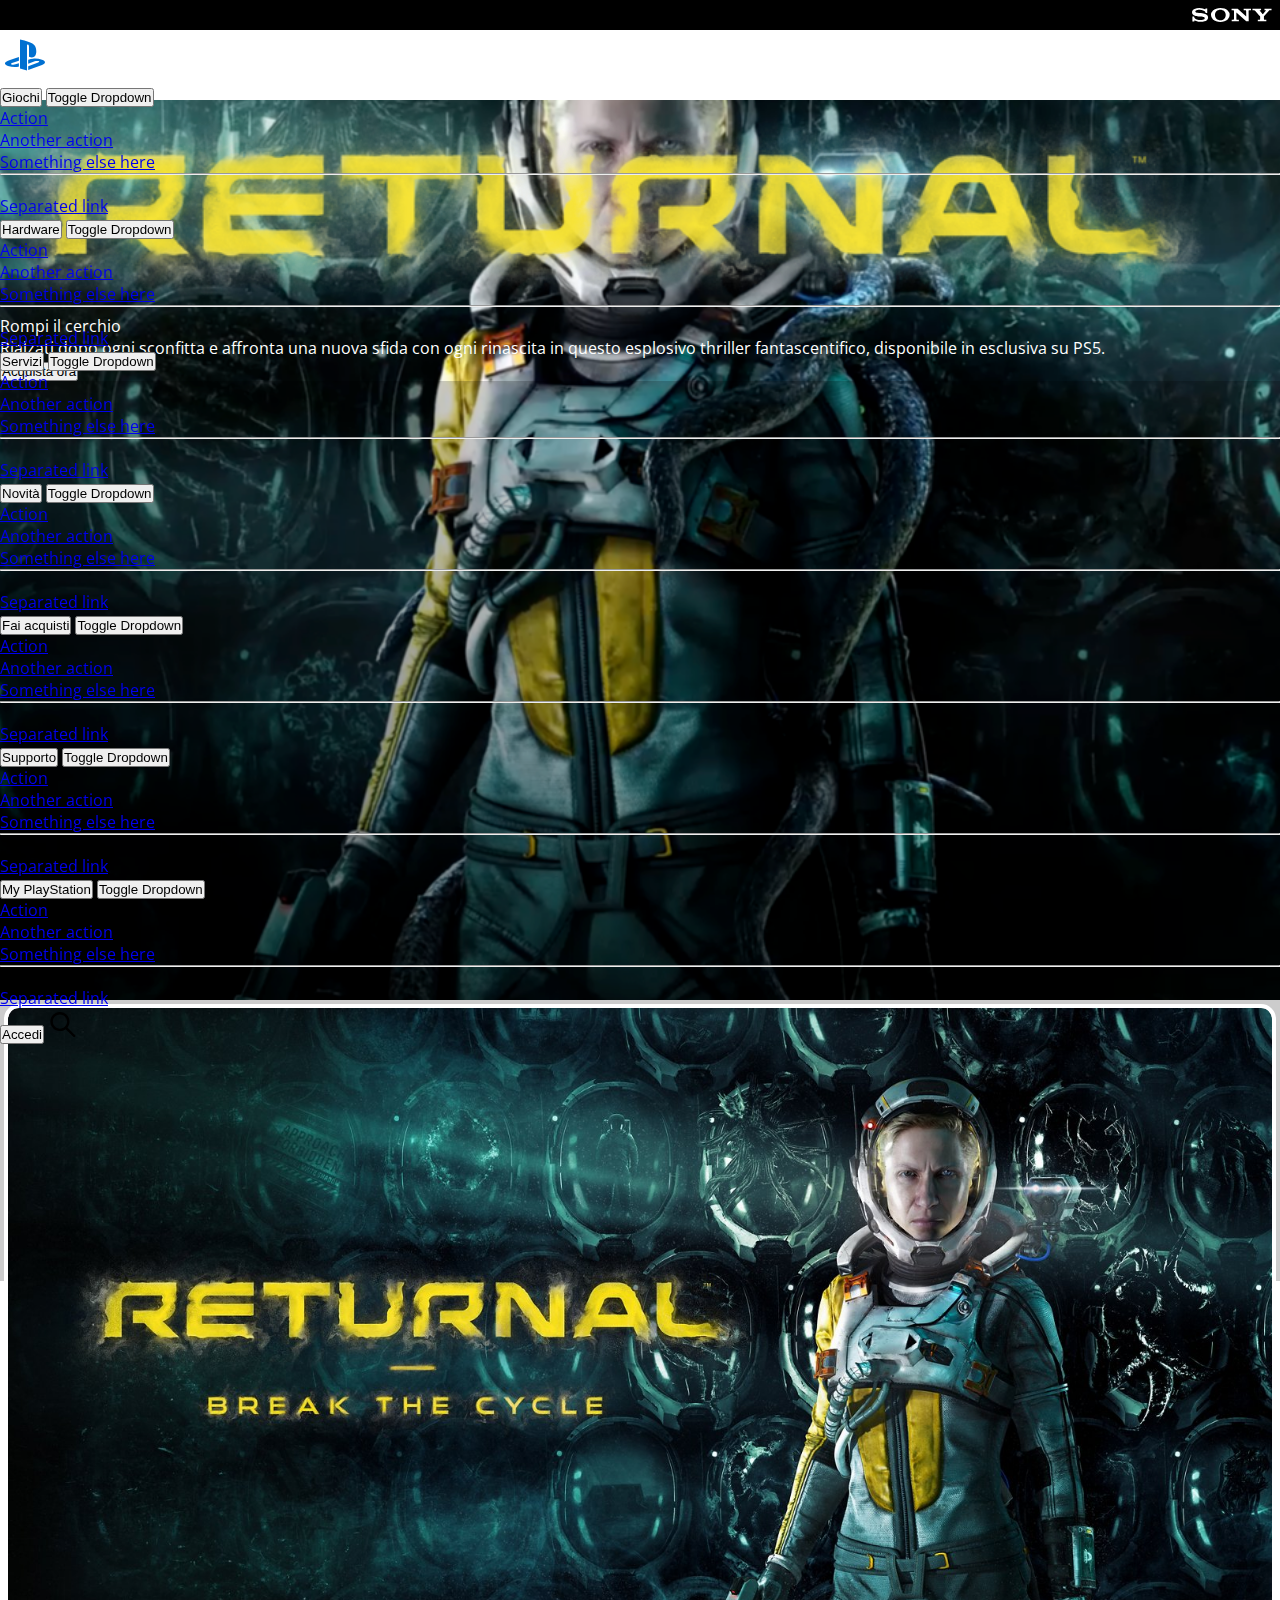
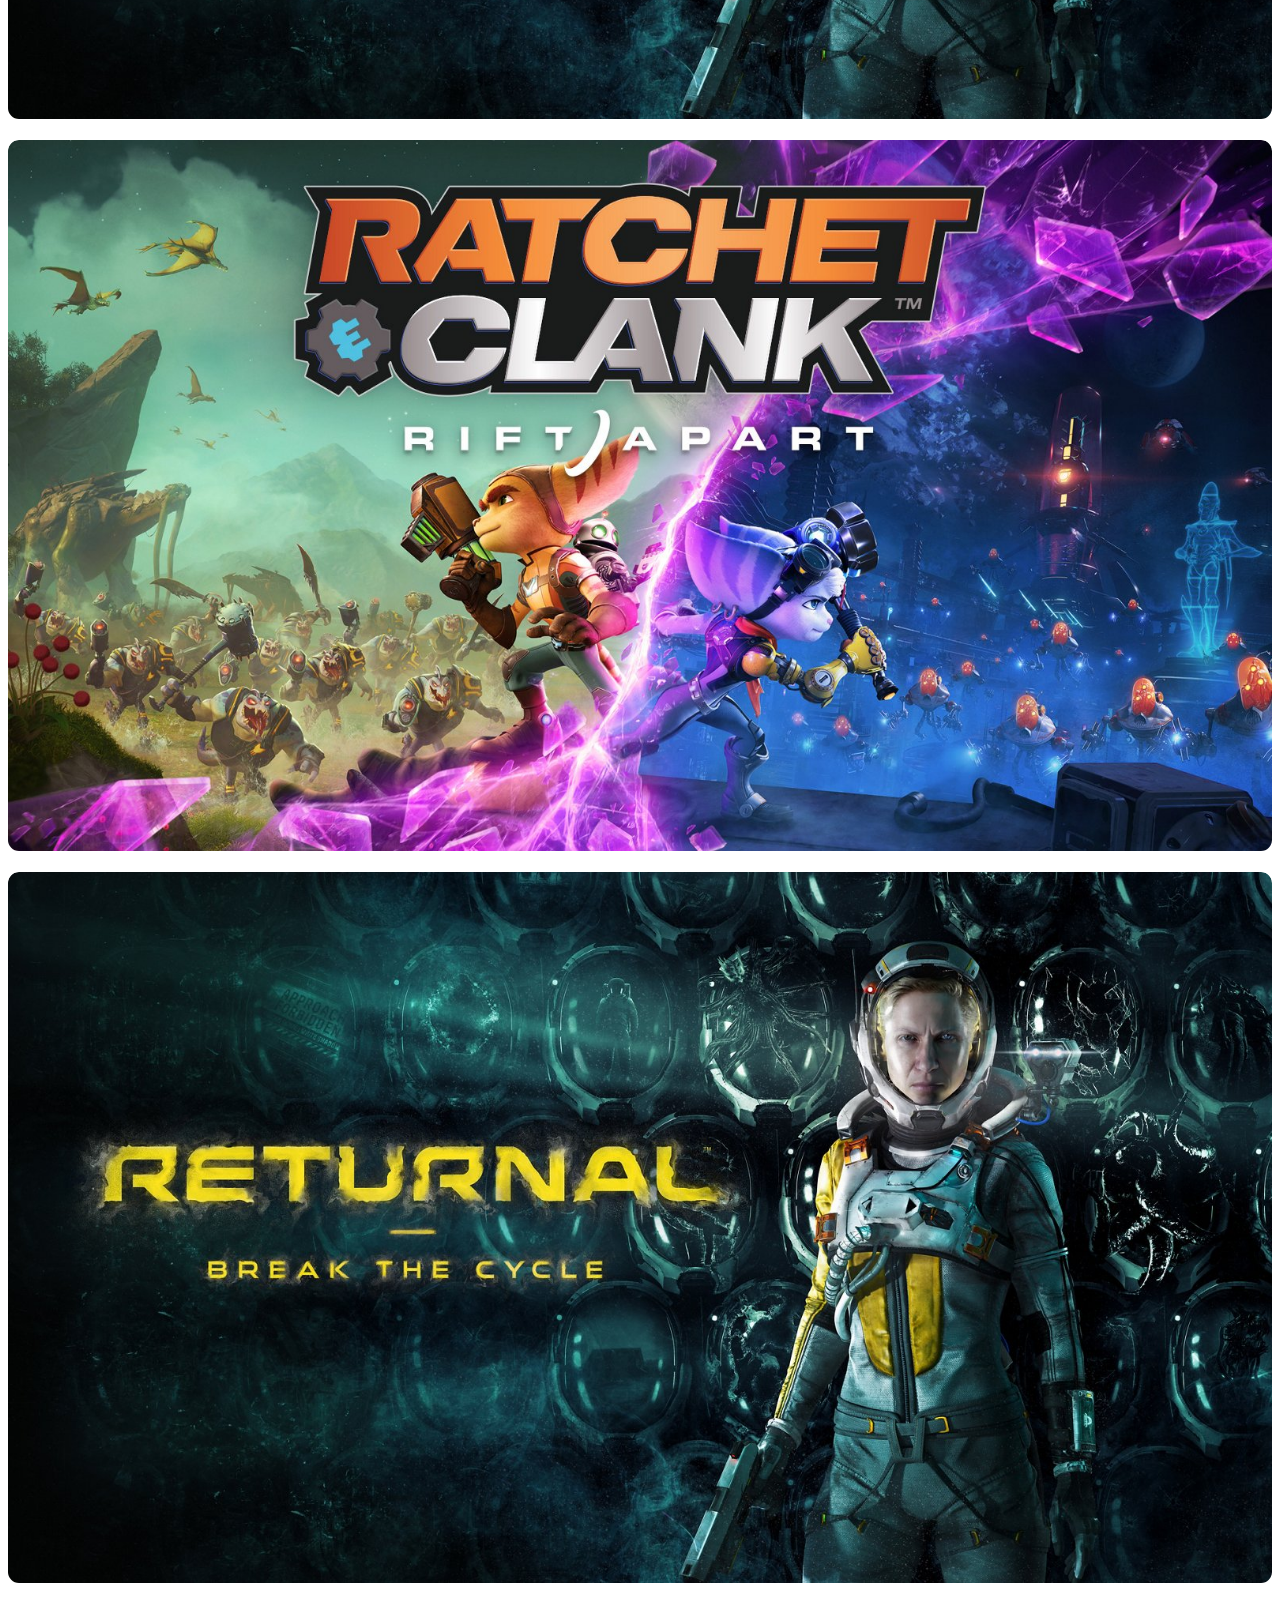
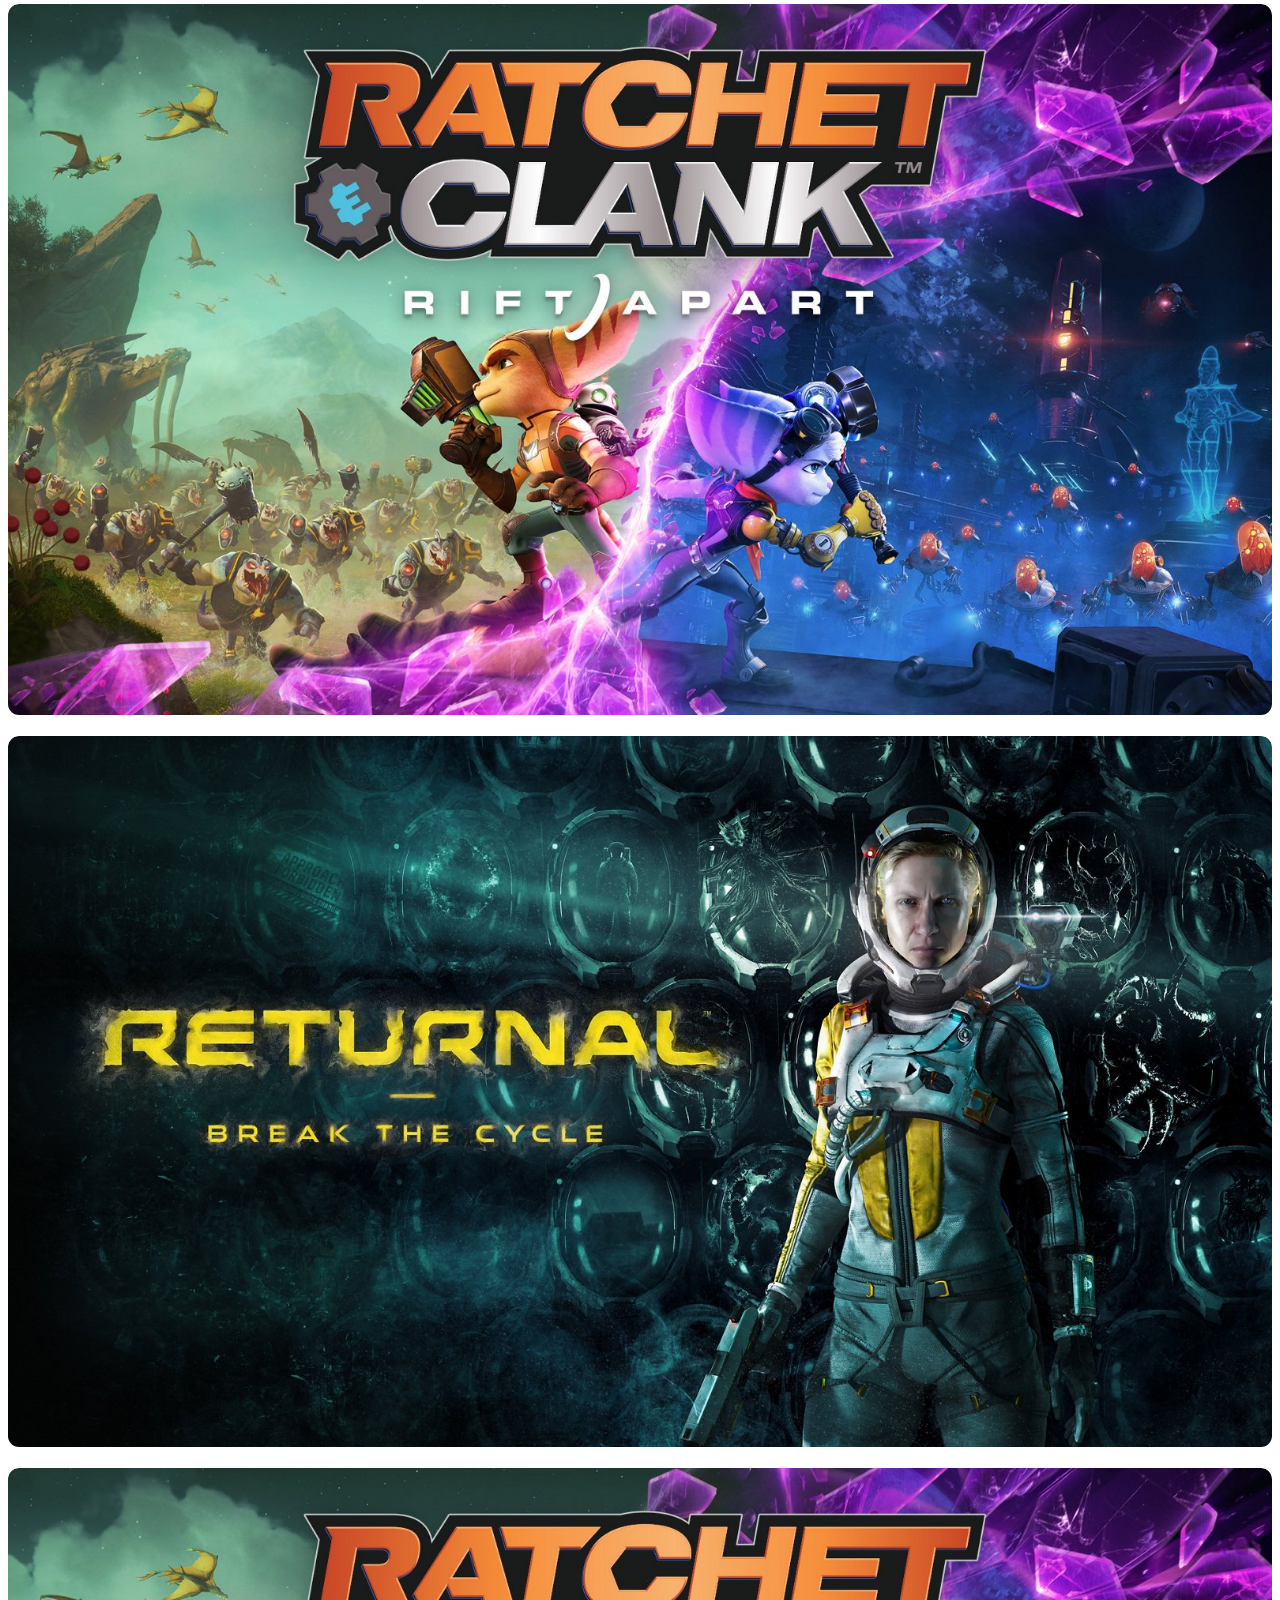
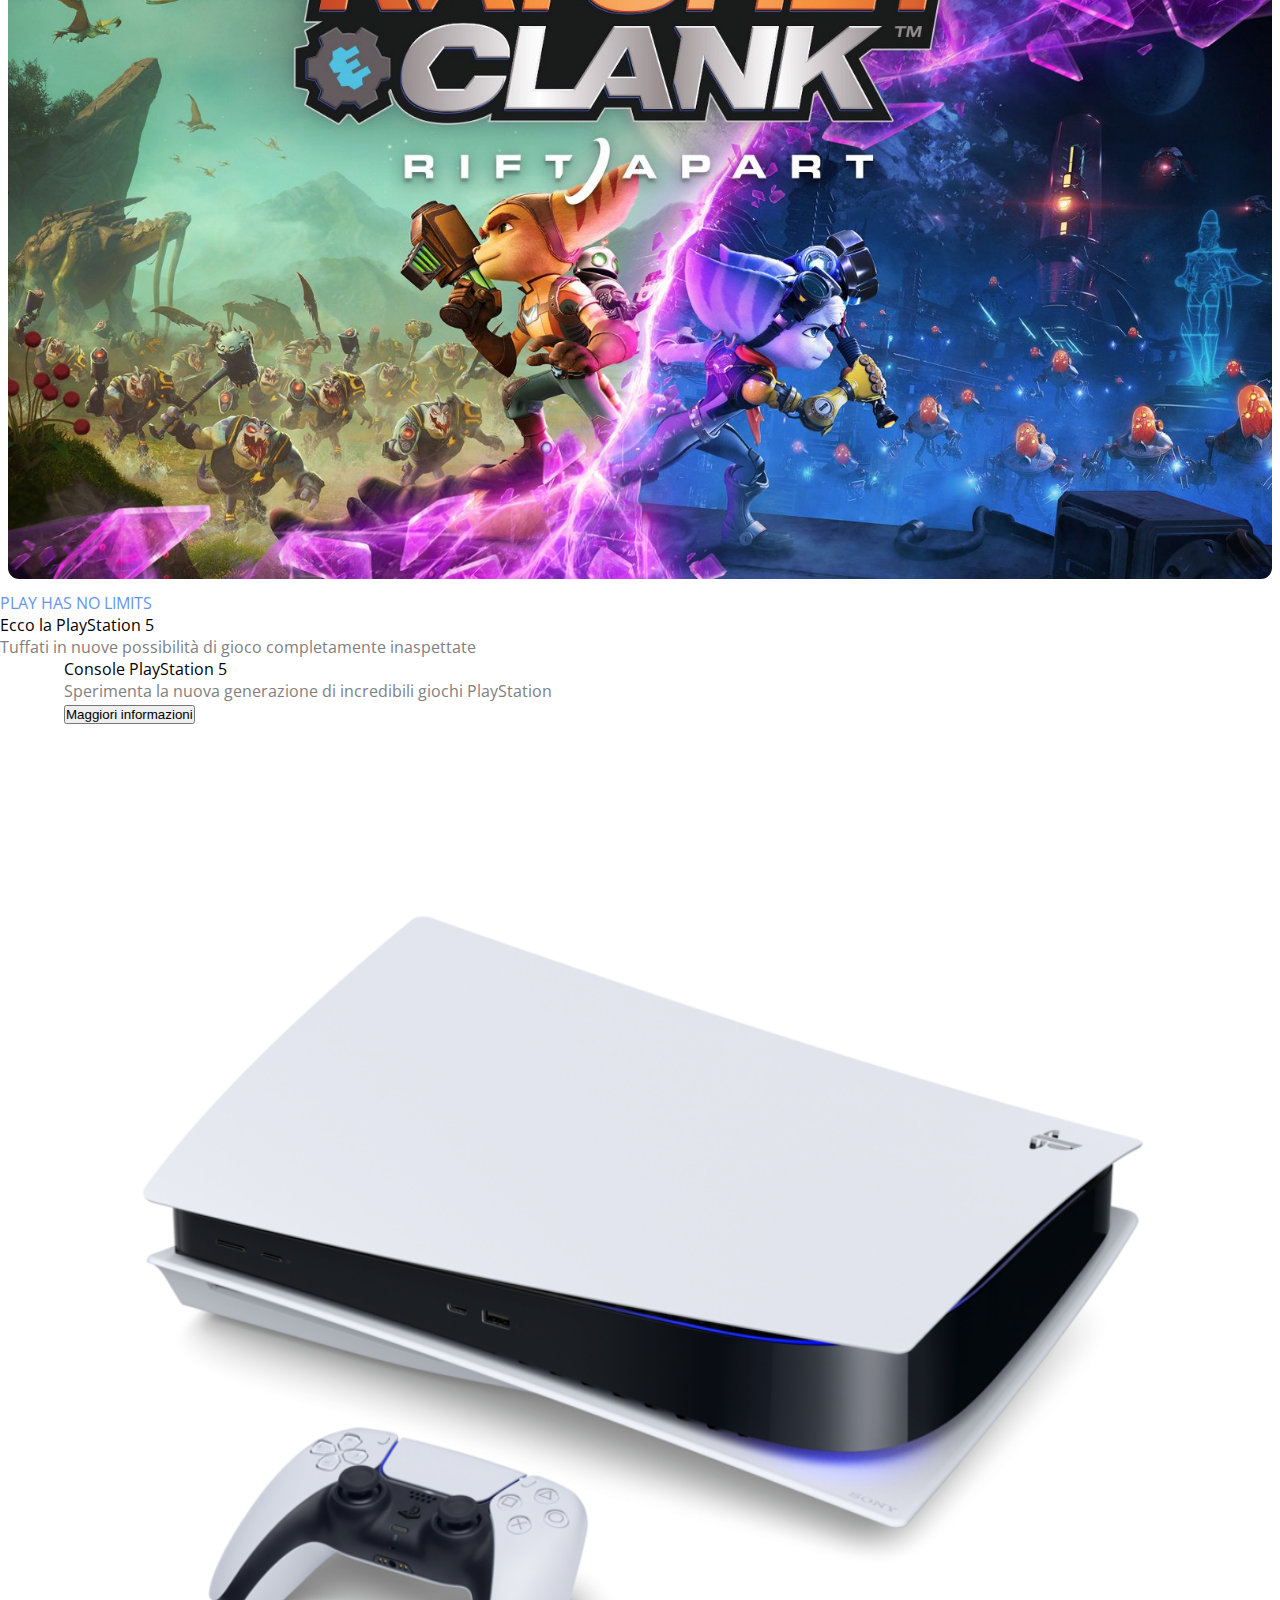
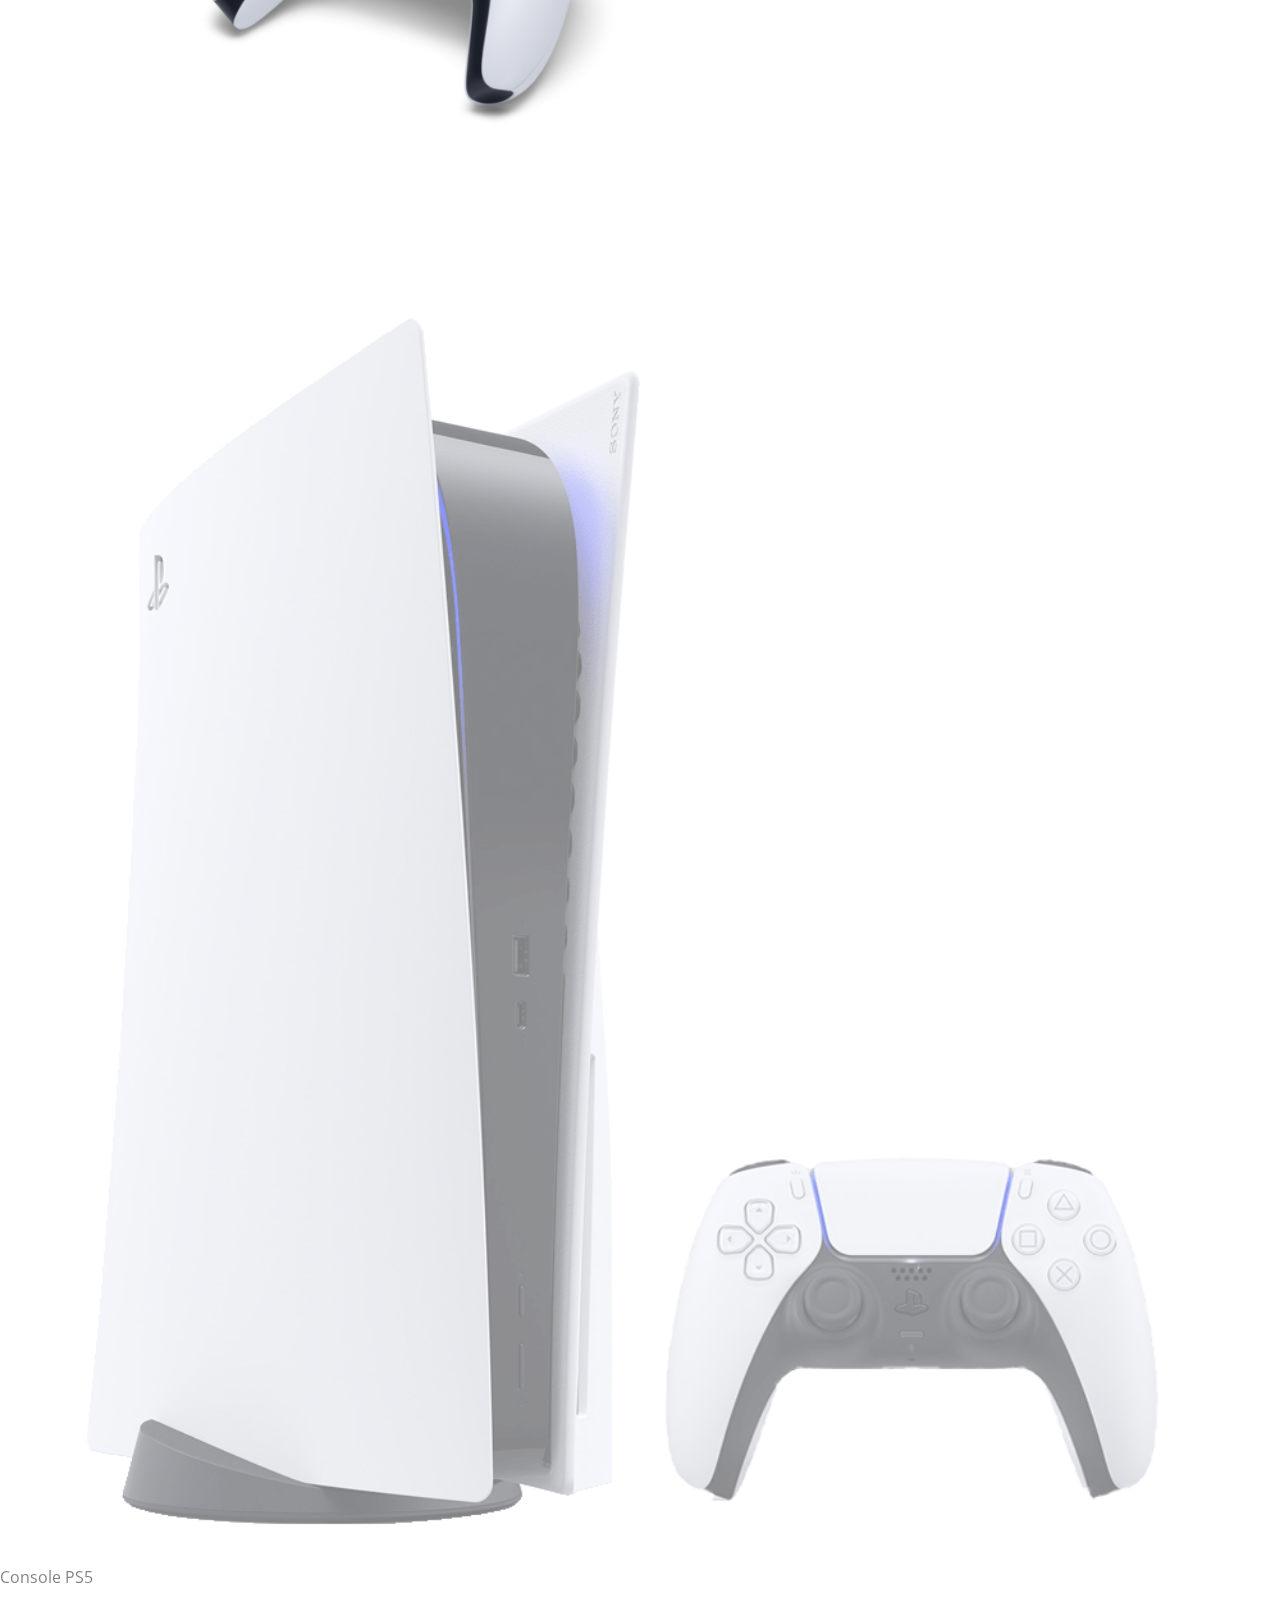
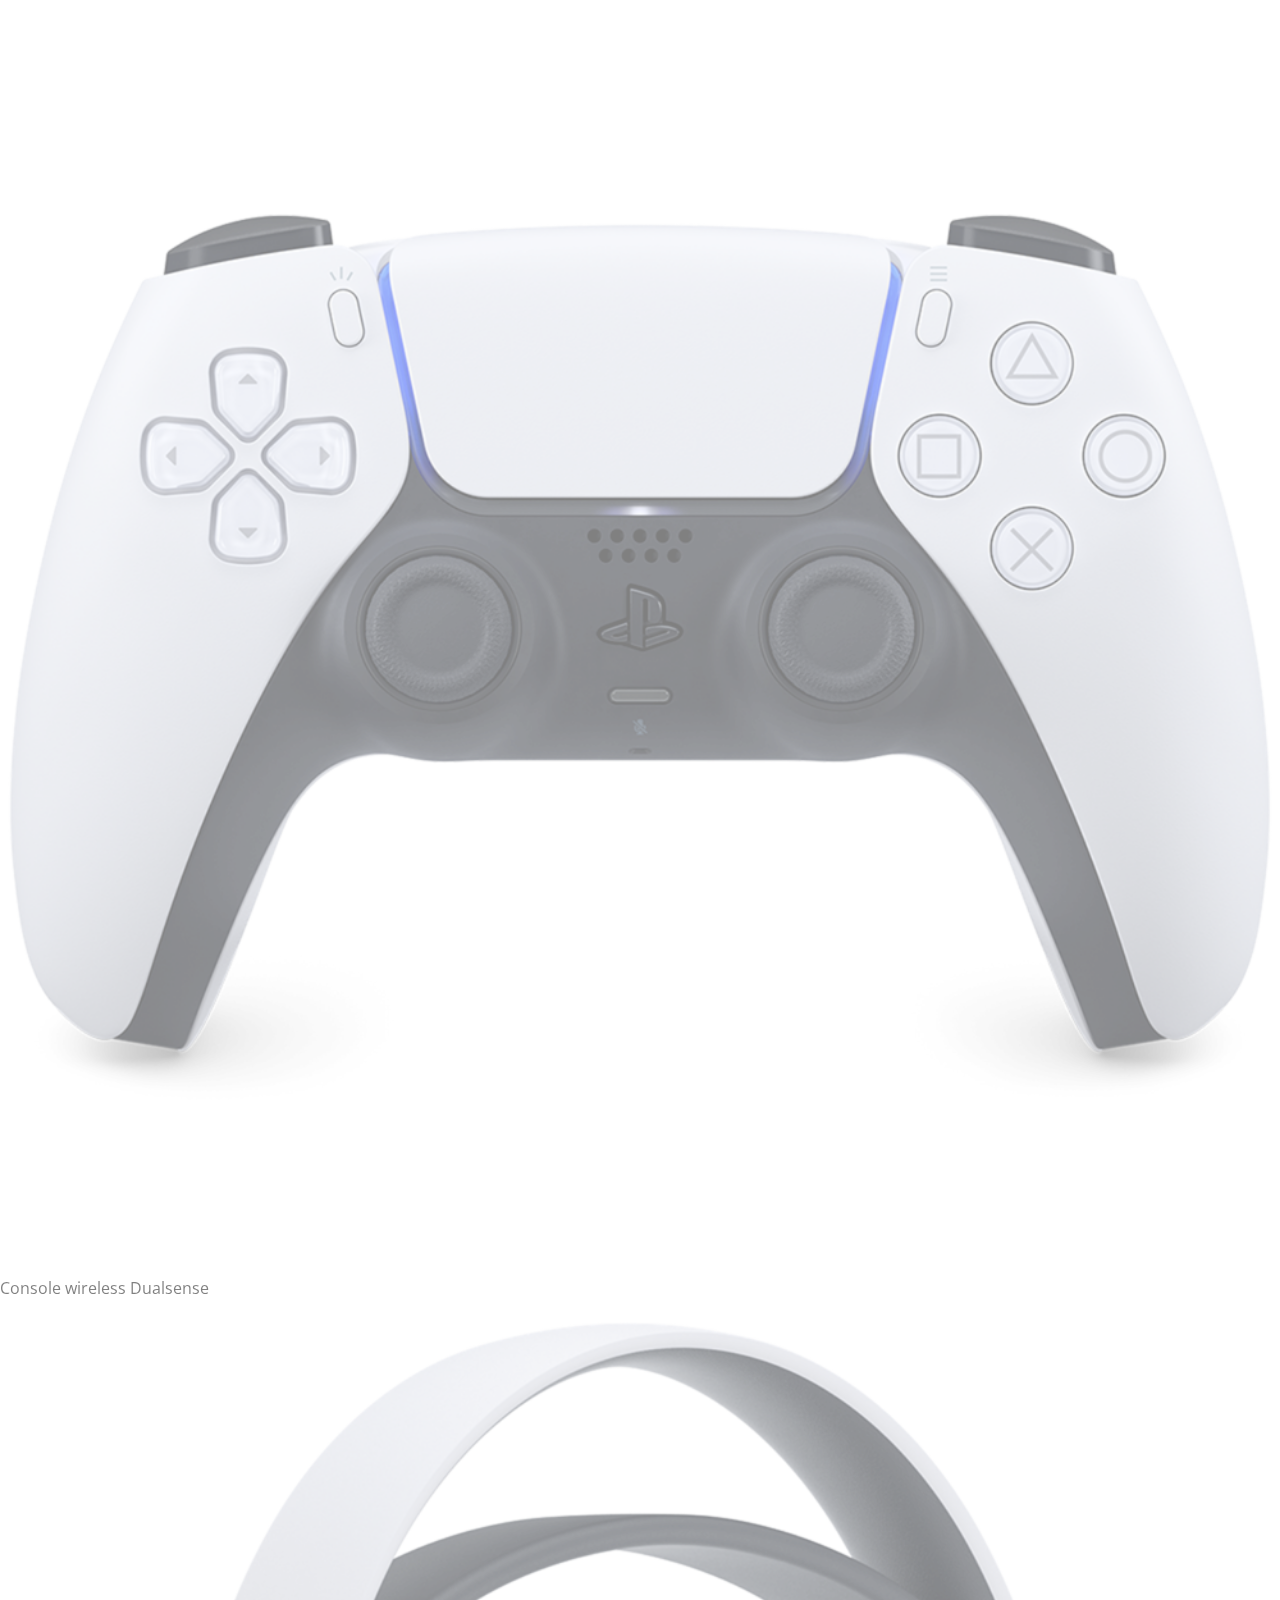
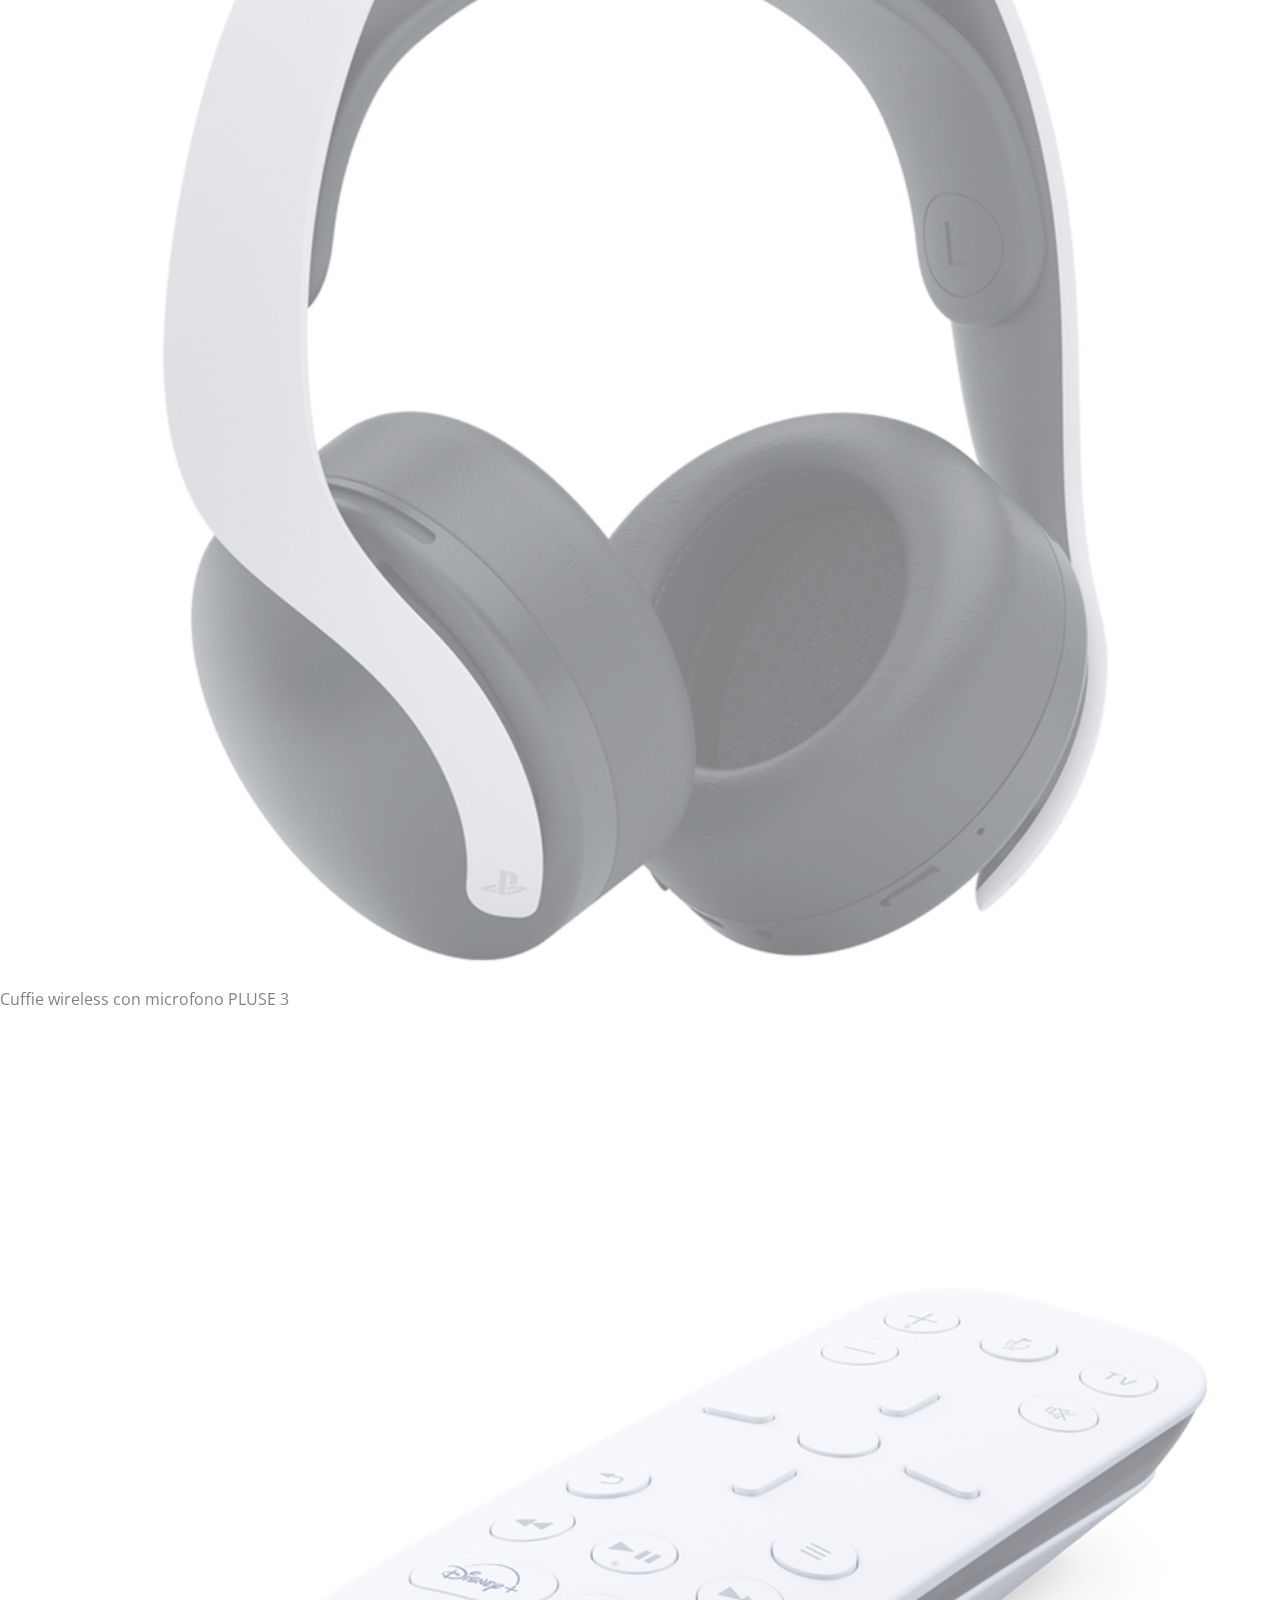
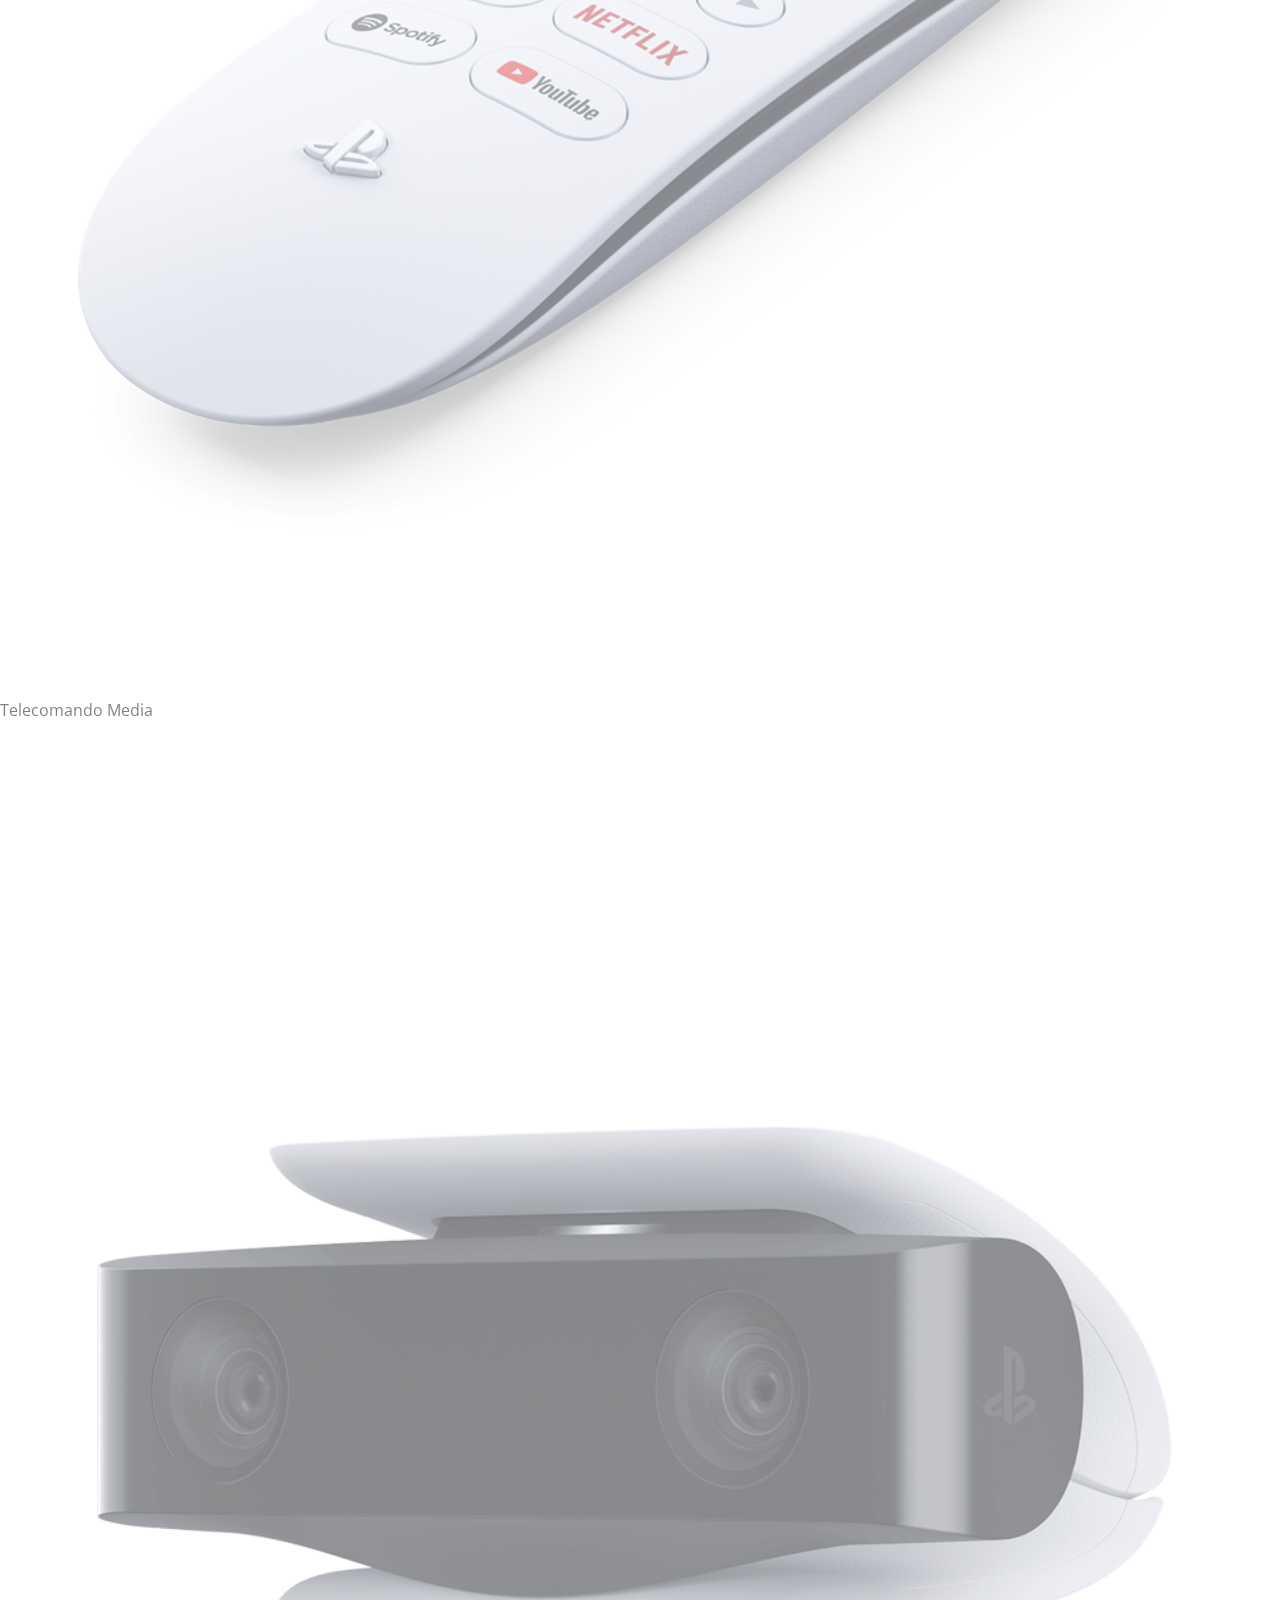
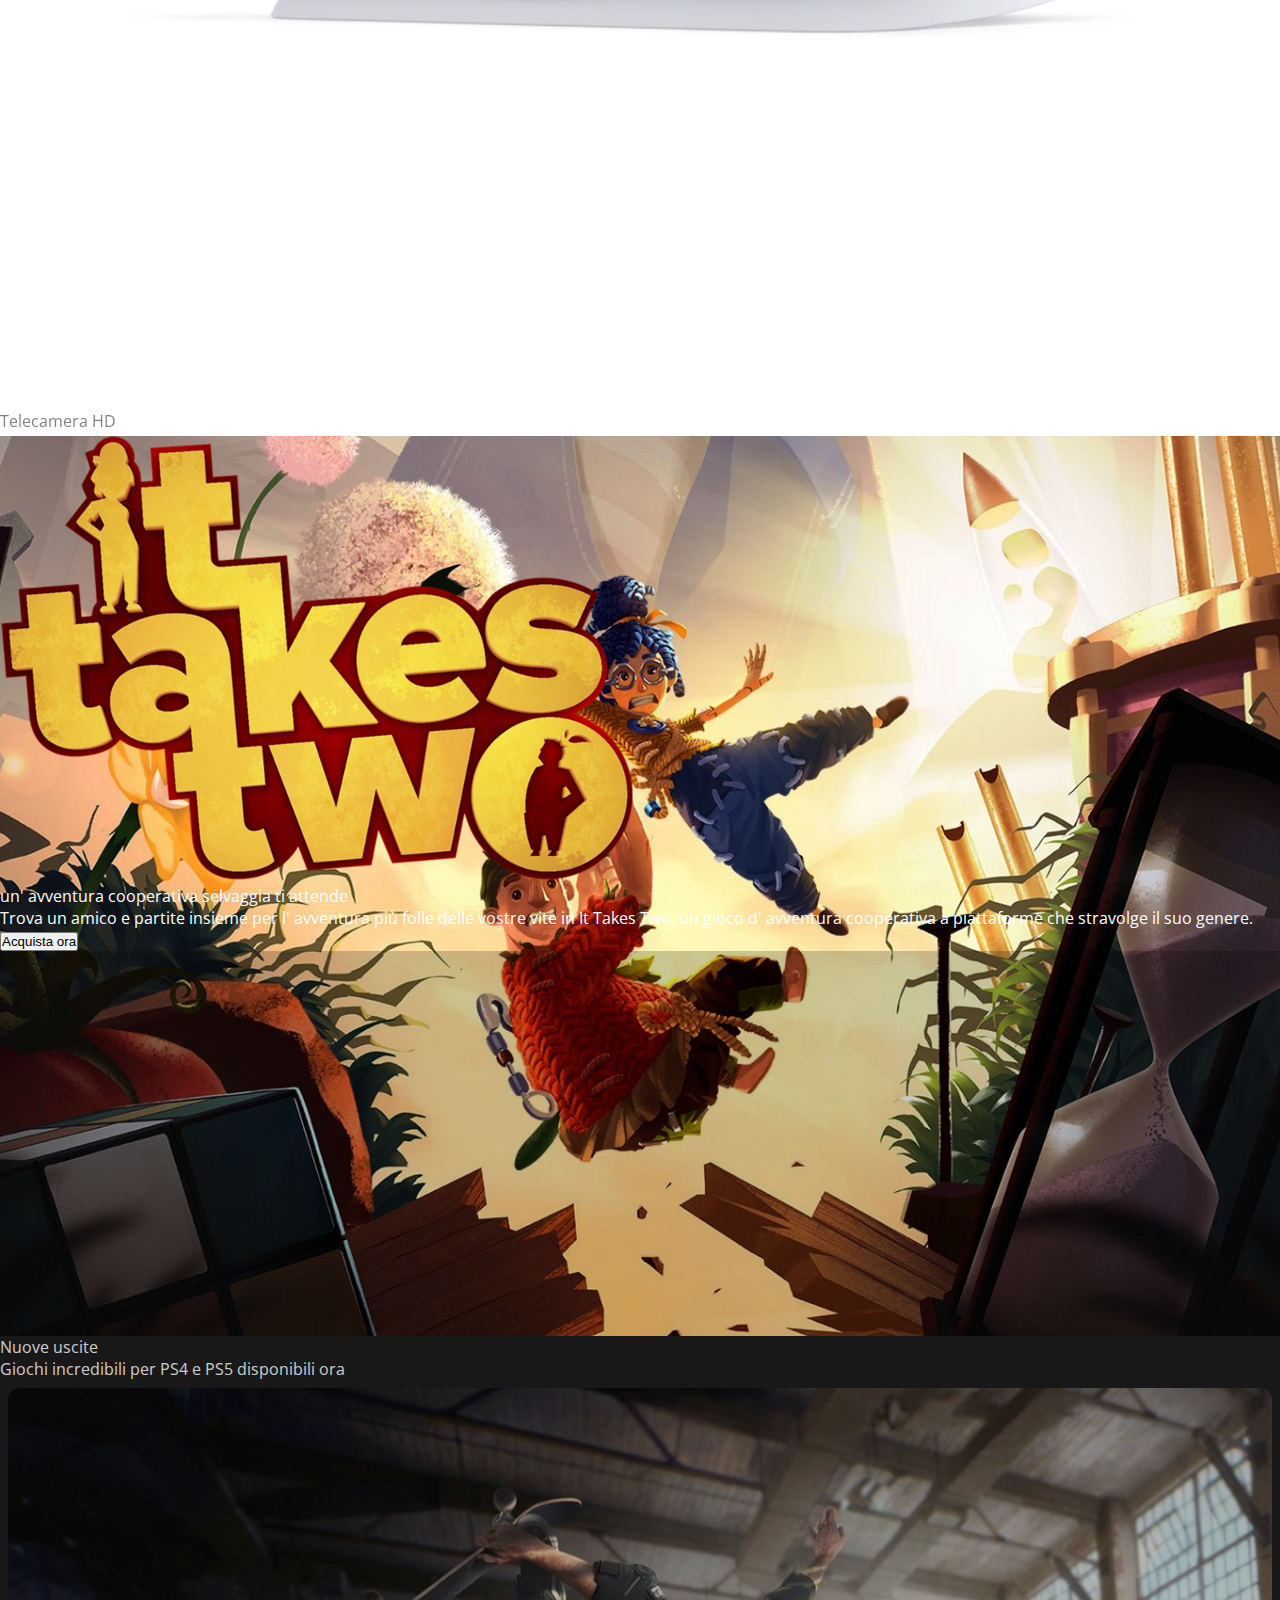
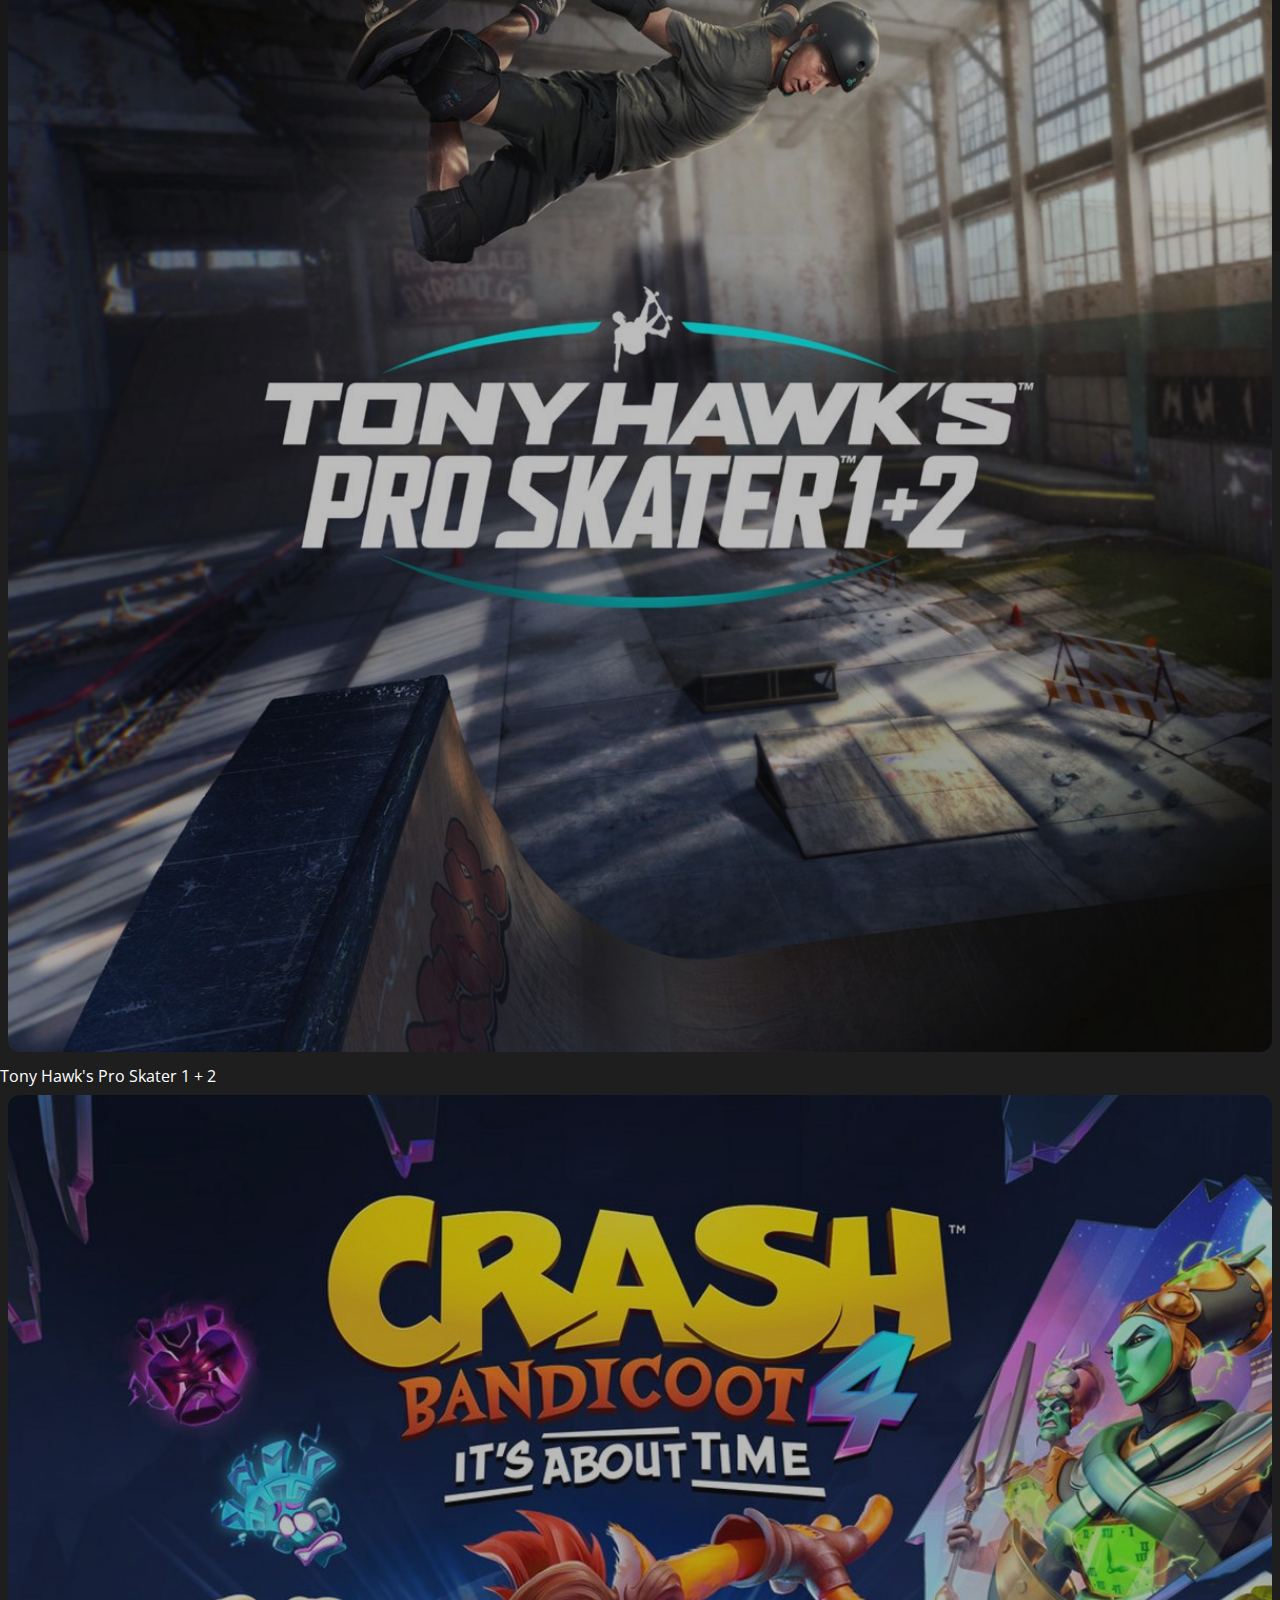
==== commit 2b7f6ba2: "fine progetto - senza bonus" ====
--- a/index.html
+++ b/index.html
@@ -13,17 +13,17 @@
     <title>MyPlaystation</title>
 </head>
 <body>
-
-        <div id="logo_sony">
-            <a href="#/"><svg class="mx-3" xmlns="http://www.w3.org/2000/svg" viewBox="0 0 500 88.03"><defs><style>.cls-1{fill:#fff}</style></defs><g id="Layer_2" data-name="Layer 2"><g id="logo"><path class="cls-1" d="M178.13 88C160 88 143.2 82.6 132 72.53a37.85 37.85 0 0 1-12.55-28.59A38.41 38.41 0 0 1 132 15.45C142.4 6 160.8 0 178.13 0c19.17 0 34.52 4.83 46.25 15.47a38.05 38.05 0 0 1 12.38 28.47 39.66 39.66 0 0 1-12.38 28.59C213.45 82.66 196.29 88 178.13 88V76.42c9.61 0 18.53-3.32 24.76-9.52s9.06-13.72 9.06-23c0-8.86-3.11-17.14-9.06-23-6.15-6.05-15.28-9.46-24.76-9.46s-18.65 3.38-24.8 9.46c-5.93 5.87-9 14.18-9 23a32.17 32.17 0 0 0 9 23c6.15 6.13 15.26 9.52 24.8 9.52zM45.75 0c-9.69 0-20.7 1.82-30 6C7.07 9.88 0 16.11 0 26.44A21.18 21.18 0 0 0 5.75 41c2.51 2.32 6.56 6.26 17.14 8.58 4.73 1 14.84 2.61 24.91 3.67s19.83 2 23.83 3.07c3.18.81 8.53 1.91 8.53 7.91s-5.63 7.8-6.61 8.19-7.74 3.49-19.88 3.49A84.54 84.54 0 0 1 30 71.84c-4.53-1.62-9.28-3.75-13.71-9.16A15.73 15.73 0 0 1 13.44 54h-11v30.8h12.22v-4.17a1.74 1.74 0 0 1 2.64-1.5 96.26 96.26 0 0 0 17.88 5.78c6.42 1.34 10.57 2.31 18.55 2.31a79.15 79.15 0 0 0 24.86-3.51 43.39 43.39 0 0 0 14.77-7.29 20.24 20.24 0 0 0 7.91-16.21 22.68 22.68 0 0 0-6.39-15.94A28.13 28.13 0 0 0 87 38.88a58.05 58.05 0 0 0-9.72-3.39C70.94 33.94 56.7 32 49.89 31.32c-7.14-.74-19.53-1.77-24.48-3.3-1.5-.47-4.56-1.92-4.56-5.47 0-2.53 1.4-4.67 4.16-6.4 4.39-2.75 13.25-4.46 22.49-4.46a65.23 65.23 0 0 1 26.06 5.09 28.46 28.46 0 0 1 6.2 3.7 18.64 18.64 0 0 1 6.11 10.22h9.87V3.89h-11V7c0 1-1 2.32-3 1.23C76.78 5.65 62.84.07 45.75 0zM287.24 4.92L341 53.43l-.55-32.66c-.06-4.29-.84-6.08-5.48-6.08h-10.1V4.92h46v9.77H361c-4.72 0-5 1.52-5.08 6.08l.83 62.41H341l-61.93-55.26v39.21c.05 4.27.25 6.28 4.64 6.28h11v9.77h-45.09v-9.77h10.56c3.94 0 3.78-3.76 3.78-6.5V21.14c0-3-.42-6.44-6.6-6.44h-8.56V4.92zM423.35 73.39a21.82 21.82 0 0 0 2.72-.17 3.37 3.37 0 0 0 2.12-1.88 10.94 10.94 0 0 0 .21-2.11V53.78c0-.52 0-.53-.66-1.35s-28.16-32-29.41-33.4c-1.56-1.7-4.3-4.33-8.47-4.33h-9.55V4.92h53.9v9.76h-6.5c-1.5 0-2.5 1.43-1.22 3 0 0 18.14 21.7 18.31 21.93s.32.28.55.07 18.59-21.8 18.73-22a1.87 1.87 0 0 0-1.6-3h-6.67V4.92H500v9.78h-9.87c-3.58 0-5 .66-7.73 3.7l-29.75 33.94a2.1 2.1 0 0 0-.36 1.44v15.44a11 11 0 0 0 .22 2.11 3.33 3.33 0 0 0 2.11 1.88 19.77 19.77 0 0 0 2.7.17h10.09v9.78h-53.62v-9.78z"/></g></g></svg></a>
+    <div class="container-fluid p-0 m-0 w-100">
+        <div id="logo_sony" class="w-100">
+            <a href="#/"><svg class="mx-1" xmlns="http://www.w3.org/2000/svg" viewBox="0 0 500 88.03"><defs><style>.cls-1{fill:#fff}</style></defs><g id="Layer_2" data-name="Layer 2"><g id="logo"><path class="cls-1" d="M178.13 88C160 88 143.2 82.6 132 72.53a37.85 37.85 0 0 1-12.55-28.59A38.41 38.41 0 0 1 132 15.45C142.4 6 160.8 0 178.13 0c19.17 0 34.52 4.83 46.25 15.47a38.05 38.05 0 0 1 12.38 28.47 39.66 39.66 0 0 1-12.38 28.59C213.45 82.66 196.29 88 178.13 88V76.42c9.61 0 18.53-3.32 24.76-9.52s9.06-13.72 9.06-23c0-8.86-3.11-17.14-9.06-23-6.15-6.05-15.28-9.46-24.76-9.46s-18.65 3.38-24.8 9.46c-5.93 5.87-9 14.18-9 23a32.17 32.17 0 0 0 9 23c6.15 6.13 15.26 9.52 24.8 9.52zM45.75 0c-9.69 0-20.7 1.82-30 6C7.07 9.88 0 16.11 0 26.44A21.18 21.18 0 0 0 5.75 41c2.51 2.32 6.56 6.26 17.14 8.58 4.73 1 14.84 2.61 24.91 3.67s19.83 2 23.83 3.07c3.18.81 8.53 1.91 8.53 7.91s-5.63 7.8-6.61 8.19-7.74 3.49-19.88 3.49A84.54 84.54 0 0 1 30 71.84c-4.53-1.62-9.28-3.75-13.71-9.16A15.73 15.73 0 0 1 13.44 54h-11v30.8h12.22v-4.17a1.74 1.74 0 0 1 2.64-1.5 96.26 96.26 0 0 0 17.88 5.78c6.42 1.34 10.57 2.31 18.55 2.31a79.15 79.15 0 0 0 24.86-3.51 43.39 43.39 0 0 0 14.77-7.29 20.24 20.24 0 0 0 7.91-16.21 22.68 22.68 0 0 0-6.39-15.94A28.13 28.13 0 0 0 87 38.88a58.05 58.05 0 0 0-9.72-3.39C70.94 33.94 56.7 32 49.89 31.32c-7.14-.74-19.53-1.77-24.48-3.3-1.5-.47-4.56-1.92-4.56-5.47 0-2.53 1.4-4.67 4.16-6.4 4.39-2.75 13.25-4.46 22.49-4.46a65.23 65.23 0 0 1 26.06 5.09 28.46 28.46 0 0 1 6.2 3.7 18.64 18.64 0 0 1 6.11 10.22h9.87V3.89h-11V7c0 1-1 2.32-3 1.23C76.78 5.65 62.84.07 45.75 0zM287.24 4.92L341 53.43l-.55-32.66c-.06-4.29-.84-6.08-5.48-6.08h-10.1V4.92h46v9.77H361c-4.72 0-5 1.52-5.08 6.08l.83 62.41H341l-61.93-55.26v39.21c.05 4.27.25 6.28 4.64 6.28h11v9.77h-45.09v-9.77h10.56c3.94 0 3.78-3.76 3.78-6.5V21.14c0-3-.42-6.44-6.6-6.44h-8.56V4.92zM423.35 73.39a21.82 21.82 0 0 0 2.72-.17 3.37 3.37 0 0 0 2.12-1.88 10.94 10.94 0 0 0 .21-2.11V53.78c0-.52 0-.53-.66-1.35s-28.16-32-29.41-33.4c-1.56-1.7-4.3-4.33-8.47-4.33h-9.55V4.92h53.9v9.76h-6.5c-1.5 0-2.5 1.43-1.22 3 0 0 18.14 21.7 18.31 21.93s.32.28.55.07 18.59-21.8 18.73-22a1.87 1.87 0 0 0-1.6-3h-6.67V4.92H500v9.78h-9.87c-3.58 0-5 .66-7.73 3.7l-29.75 33.94a2.1 2.1 0 0 0-.36 1.44v15.44a11 11 0 0 0 .22 2.11 3.33 3.33 0 0 0 2.11 1.88 19.77 19.77 0 0 0 2.7.17h10.09v9.78h-53.62v-9.78z"/></g></g></svg></a>
         </div> 
 
-            <header class="sticky container-fluid p-0 m-0">
-            <div id="nav_play" class="row bg-light p-0 m-0">
+            <header class="sticky w-100">
+            <div id="nav_play" class="row bg-light p-0 m-0 w-100">
                 
                 <div id="nav_left" class="col-8 p-0">
-                    <div class="row row-cols-auto align-items-center flex-novrap h-100 p-0">
-                        <a class="col p-2" href="#">
+                    <div class="row row-cols-auto align-items-center flex-novrap h-100 p-0 m-0">
+                        <a class="col pt-2 pb-2" href="#">
                             <img  src="img/play_logo.svg" alt="logo Playstation">
                         </a> 
     
@@ -115,9 +115,9 @@
                     
                 </div>
     
-                <div id="nav_right" class="col-4 p-0">
-    
-                    <div class="row row-cols-auto align-items-center justify-content-end p-0 h-100">
+                <div id="nav_right" class="col p-0">
+    
+                    <div class="row row-cols-auto align-items-center justify-content-end m-0 h-100">
                         
                         <div class="btn-group navbar_hidden col p-1 mt-2 mb-2">
                             <button type="button" class="btn fw-bold p-1">My PlayStation</button>
@@ -138,7 +138,7 @@
                         <a class="navbar_hidden col text-center m-0 px-3 ps-3" href="#/" ><svg width="30px" height="30px" viewBox="0 0 50 50" data-di-rand="1620204969111"><path class="d-flex align-items-center" d="M8,20.913 C8,14.344 13.344,9 19.913,9 C26.482,9 31.827,14.344 31.827,20.913 C31.827,27.482 26.482,32.827 19.913,32.827 C13.344,32.827 8,27.482 8,20.913 M45.112,43.585 L32.346,30.82 C34.518,28.099 35.827,24.658 35.827,20.913 C35.827,12.139 28.688,5 19.913,5 C11.139,5 4,12.139 4,20.913 C4,29.688 11.139,36.827 19.913,36.827 C23.503,36.827 26.808,35.618 29.474,33.604 L42.284,46.413 C42.674,46.804 43.186,46.999 43.698,46.999 C44.209,46.999 44.721,46.804 45.112,46.413 C45.502,46.023 45.698,45.511 45.698,44.999 C45.698,44.488 45.502,43.976 45.112,43.585"></path></svg>
                         </a>
                             
-                        <a href="#/"><button type="button" id="hamburger" class="col btn fs-3 border"><i class="fas fa-hamburger"></i></button></a>
+                        <button type="button" id="hamburger" class="col btn fs-3 mx-3 border"><i class="fas fa-hamburger"></i></button>
                     
                     </div>
                     
@@ -164,29 +164,29 @@
                 </ul>
 
             </div>
-        </header> 
+        </header>
         
         <main>
 
             <section id="section_1">
-
-                <div class="row jumbo returnal justify-content-start align-items-end m-0">
-                    <div class="col-12 col-lg-4 jumbo_text text_returnal ps-3 pb-5">
-                        <div class="banner pt-2 ps-3"><img src="img/returnal-hero-banner-logo.png" alt=""></div>
-                        <div class=" fw-bold pt-2 pb-3 ps-4 fs-1">Rompi il cerchio</div>
-                        <p class="fs-5 ps-4">
-                            Rialzati dopo ogni sconfitta e affronta una nuova sfida con ogni rinascita in questo esplosivo thriller fantascentifico, disponibile in esclusiva su PS5.
-                        </p>
-                        <button type="button" class="btn btn-danger rounded-pill pt-2 pb-2 px-3 ps-3 ms-4 mt-4">Acquista ora</button>
-                    </div>
-                    <div class="opacity_jumbo"></div> 
-                </div>   
-            
-            </section>
+                <div class="container-fluid p-0 m-0">
+                    <div class="row jumbo returnal justify-content-start align-items-end w-100 m-0">
+                        <div class="col-12 col-lg-4 jumbo_text text_returnal ps-3 pb-5">
+                            <div class="banner pt-2 ps-3"><img src="img/returnal-hero-banner-logo.png" alt=""></div>
+                            <div class=" fw-bold pt-2 pb-3 ps-4 fs-1">Rompi il cerchio</div>
+                            <p class="fs-5 ps-4">
+                                Rialzati dopo ogni sconfitta e affronta una nuova sfida con ogni rinascita in questo esplosivo thriller fantascentifico, disponibile in esclusiva su PS5.
+                            </p>
+                            <button type="button" class="btn btn-danger rounded-pill pt-2 pb-2 px-3 ps-3 ms-4 mt-4">Acquista ora</button>
+                        </div>
+                        <div class="opacity_jumbo m-0 p-0 w-100"></div> 
+                    </div>   
+                </div>
+            </section> 
 
             <section id="section_2" class="mb-5">
 
-                <div id="portfolio" class="container-fluid bg-light pt-4 pb-4 mx-auto">
+                <div id="portfolio" class="container-fluid bg-light pt-4 pb-4">
                     
                     <div class="row col-12 d-flex justify-content-center m-0">
                         <div class="col-6 col-sm-4 col-md-4 col-lg-2 p-0">
@@ -269,7 +269,7 @@
 
                     </div>
                     
-                    <div id="play5" class="row d-flex align-items-center justify-content-center">
+                    <div id="play5" class="row d-flex align-items-center justify-content-center mt-5 mb-md-5 mb-lg-0">
                         
                         <div id="console_text" class="col-12 col-sm-12 col-md-6 col-lg-6">
                             <div class="fs-1 fw-bold">
@@ -340,19 +340,19 @@
             </section>
 
             <section id="section_4" class="mt-5">
-
-                <div class="row jumbo it_takes justify-content-start align-items-end m-0">
-                    <div class="col-12 col-lg-4 jumbo_text takestwo_text ps-3 pb-5">
-                        <div class="banner pt-2 ps-3"><img src="img/it-takes-two-logo.png" alt=""></div>
-                        <div class=" fw-bold pt-4 pb-4 ps-4 fs-1">un' avventura cooperativa selvaggia ti attende</div>
-                        <p class="fs-4 ps-4">
-                            Trova un amico e partite insieme per l' avventura più folle delle vostre vite in It Takes Two, un gioco d' avventura cooperativa a piattaforme che stravolge il suo genere.
-                        </p>
-                        <button type="button" class="btn btn-danger rounded-pill pt-2 pb-2 px-3 ps-3 ms-4 mt-4">Acquista ora</button>
-                    </div>
-                    <div class="opacity_jumbo"></div>
-                </div>   
-            
+                <div class="container-fluid p-0 m-0">
+                    <div class="row jumbo it_takes justify-content-start align-items-end w-100 m-0">
+                        <div class="col-12 col-lg-5 jumbo_text takestwo_text ps-3 pb-5">
+                            <div class="banner pt-2 ps-3"><img src="img/it-takes-two-logo.png" alt=""></div>
+                            <div class=" fw-bold pt-4 pb-4 ps-4 fs-1">un' avventura cooperativa selvaggia ti attende</div>
+                            <p class="fs-4 ps-4">
+                                Trova un amico e partite insieme per l' avventura più folle delle vostre vite in It Takes Two, un gioco d' avventura cooperativa a piattaforme che stravolge il suo genere.
+                            </p>
+                            <button type="button" class="btn btn-danger rounded-pill pt-2 pb-2 px-3 ps-3 ms-4 mt-4">Acquista ora</button>
+                        </div>
+                        <div class="opacity_jumbo w-100"></div>
+                    </div>   
+                </div>
             </section>
 
             <section id="section_5" class="mb-5">
@@ -360,7 +360,7 @@
                 <div class="fs-1 ps-3 pt-4 pb-2 fw-bold">Nuove uscite</div>
                 <div class="fs-3 ps-3 pb-2 fw-bold">Giochi incredibili per PS4 e PS5 disponibili ora</div>
 
-                <div id="new_games" class="row col-12 d-flex justify-content-center m-0">
+                <div id="new_games" class="row col-12 d-flex justify-content-center m-0 p-2">
 
                     <div class="col-6 col-sm-4 col-md-4 col-lg-2 pb-3 px-1 ps-1 effect">
                         <a class="active_w" href="#/">
@@ -486,9 +486,162 @@
                     </div>
                 </div>
             </section>
+
+            <section id="section_7">
+                <div class="row align-items-center m-0 ">
+                    <div class="col-12 col-md-6 pt-2 pb-4 px-0">
+                        <img class="ps-3" src="img/ps-plus-logo.png" alt="play plus">
+                        <div class="ps-4 pt-3 pb-4 fw-bold fs-5">
+                            Migliora la tua esperienza PlayStation con l'accesso a multigiocatore online, giochi mensili, esclusivi e altro ancora.
+                        </div>
+                        <a class="pt-2 pb-2 px-2 ps-2 mx-4 fw-bold rounded-pill" style="color: primary" href="#/">Esplora PlayStation Plus</a>
+                    </div>
+                    <div class="col-6 monthly_games">
+                        <img src="img/ps-plus-april-monthly-games-featured-image-block.png" alt="">
+                    </div>
+                </div>
+            </section>
+
+            <section id="section_8" class="mt-5 mb-5">
+                <div>
+                    <div class="text-center pb-5">   
+                        <div class="fs-1 fw-bold">
+                            Nuovi sconti sul PlayStation Store
+                        </div>
+                        <div class="fs-4 fw-bold ps-2 px-2 pt-4" style="color: grey;">
+                            Sconti pazzeschi, collezioni curate e saldi stagionali su PS5 e PS4 e PS VR, tutti in un unico posto.
+                        </div>
+                    </div>
+                    
+                    <div id="play_store" class="row m-2">
+
+                        <div class="col-12 col-md-4 pt-4">
+                            <img src="img/playstation-store-games-under-20-spotlight.jpg" alt="play store">
+                        </div>
+
+                        <div class="col-12 col-md-4 pt-4">
+                            <img src="img/playstation-store-golden-week-sale-spotlight.jpg" alt="golden week">
+                        </div>
+
+                        <div class="col-12 col-md-4 pt-4">
+                            <img src="img/playstation-store-free-to-play-spotlight.png" alt="free to play">
+                        </div>
+
+                    </div>
+                </div>
+            </section>
+
+            <section id="section_9">
+
+                <div class="row align-items-center m-0 ">
+                    <div class="col-12 col-md-6 pt-2 pb-4 px-0">
+                        <img class="ps-3" src="img/ps-now-logo-two-column.png" alt="play now">
+                        <div class="ps-4 px-1 pt-3 pb-4 fw-bold fs-5">
+                            Ottieni l' accesso immediato a una vastissima raccolta di oltre 800 giochi per PS4, PS£ e PS2 su PS$ o PC Windows, con nuovi titoli aggiunti ogni mese.
+                        </div>
+                        <a class="pt-2 pb-2 px-2 ps-2 mx-4 fw-bold rounded-pill" style="color: primary" href="#/">Esplora PlayStation now</a>
+                    </div>
+                    <div class="col-6 monthly_games">
+                        <img src="img/ps-now-april-featured-image-block.png" alt="">
+                    </div>
+                </div>
+            </section>
+
+            <section id="section_10" class="mt-5 mb-5">
+                <div>
+                    
+                    <div class="fs-1 fw-bold text-center pb-5">
+                        Seguici sui social media
+                    </div>
+                    
+                    <div id="media" class="row container mx-auto pb-5">
+
+                        <div class="col-12 col-md-3 pt-4">
+                            <img src="img/twitter.jpg" alt="twitter">
+                        </div>
+
+                        <div class="col-12 col-md-3 pt-4">
+                            <img src="img/facebook.jpg" alt="facebook">
+                        </div>
+
+                        <div class="col-12 col-md-3 pt-4">
+                            <img src="img/instagram.jpg" alt="instagram">
+                        </div>
+
+                        <div class="col-12 col-md-3 pt-4">
+                            <img src="img/youtube.png" alt="youtube">
+                        </div>
+
+                    </div>
+                </div>
+            </section>
         </main>
     
-
+        <footer class="container-fluid p-0 m-0">
+            <div class="row justify-content-center w-100">
+                
+                <div class="col-12 col-md-12 col-lg-6 pt-5 ps-5">
+                    <svg class="shared-nav-ps-logo" width="150px" height="150px" version="1.1" xmlns="http://www.w3.org/2000/svg" xmlns:xlink="http://www.w3.org/1999/xlink" viewBox="0 0 50 50" data-di-res-id="51237b9e-85bdd8e5" data-di-rand="1620209019838">
+                        <g>
+                          <g>
+                            <path d="M5.8,32.1C4.3,33.1,4.8,35,8,35.9c3.3,1.1,6.9,1.4,10.4,0.8c0.2,0,0.4-0.1,0.5-0.1v-3.4l-3.4,1.1
+                         c-1.3,0.4-2.6,0.5-3.9,0.2c-1-0.3-0.8-0.9,0.4-1.4l6.9-2.4V27l-9.6,3.3C8.1,30.7,6.9,31.3,5.8,32.1z M29,17.1v9.7
+                         c4.1,2,7.3,0,7.3-5.2c0-5.3-1.9-7.7-7.4-9.6C26,11,23,10.1,20,9.5v28.9l7,2.1V16.2c0-1.1,0-1.9,0.8-1.6C28.9,14.9,29,16,29,17.1z
+                          M42,29.8c-2.9-1-6-1.4-9-1.1c-1.6,0.1-3.1,0.5-4.5,1l-0.3,0.1v3.9l6.5-2.4c1.3-0.4,2.6-0.5,3.9-0.2c1,0.3,0.8,0.9-0.4,1.4
+                         l-10,3.7V40L42,34.9c1-0.4,1.9-0.9,2.7-1.7C45.4,32.2,45.1,30.8,42,29.8z" fill="#fff"></path>
+                          </g>
+                        </g>
+                      </svg>
+                    <div class="ps-3"><i class="fas fa-globe"></i> Country / Region: Italy</div>
+                </div>
+
+                <div class="col-12 col-lg-6">
+                    <div class="row justify-content-around text-sm-center mt-5 mb-5 mx-2 ms-2">
+
+                        <div class="col-12 col-sm-4 pt-2 ps-5 px-1">
+                            <div class="pt-2 pb-2"><a class="active_w" href="#/">Link footer n</a></div>
+                           <div class="pt-2 pb-2"><a class="active_w" href="#/">Link footer n</a></div>
+                           <div class="pt-2 pb-2"><a class="active_w" href="#/">Link footer n</a></div>
+                           <div class="pt-2 pb-2"><a class="active_w" href="#/">Link footer n</a></div>
+                           <div class="pt-2 pb-2"><a class="active_w" href="#/">Link footer n</a></div>
+                        </div>
+                        <div class="col-12 col-sm-4 pt-2 ps-5 px-1">
+                           <div class="pt-2 pb-2"><a class="active_w" href="#/">Link footer n</a></div>
+                           <div class="pt-2 pb-2"><a class="active_w" href="#/">Link footer n</a></div>
+                           <div class="pt-2 pb-2"><a class="active_w" href="#/">Link footer n</a></div>
+                           <div class="pt-2 pb-2"><a class="active_w" href="#/">Link footer n</a></div>
+                           <div class="pt-2 pb-2"><a class="active_w" href="#/">Link footer n</a></div>
+                           <div class="pt-2 pb-2"><a class="active_w" href="#/">Link footer n</a></div>
+                           <div class="pt-2 pb-2"><a class="active_w" href="#/">Link footer n</a></div>
+                        </div>
+                        <div class="col-12 col-sm-4 pt-2 ps-5 px-1">
+                           <div class="pt-2 pb-2"><a class="active_w" href="#/">Link footer n</a></div>
+                           <div class="pt-2 pb-2"><a class="active_w" href="#/">Link footer n</a></div>
+                           <div class="pt-2 pb-2"><a class="active_w" href="#/">Link footer n</a></div>
+                        </div>
+                    
+                    </div>
+                </div>
+
+            </div>
+
+            <div class="row w-100">
+
+                <div class="col-12 col-lg-6 p-5">
+                    <img class="ps-3 pb-3" src="img/sie-logo.svg" alt="logo sony playstation">
+                    <p class="ps-3">
+                        Website <i class="far fa-copyright">2021</i> Sony Interactive Entertainment Europe Limited. Tutti i contenuti, nomi dei giochi, nomi commericiali e/o abbigliamento, marchi registrati, grafica e immagini associati sono marchi registrati e/o materiale protetto da copyright dei rispettivi proprietari. Tutti i diritti riservati. <a style="color: white;" href="#">Maggiori info</a>
+                    </p>
+                </div>
+
+                <div class="col-12 col-md-6">
+
+                </div>
+            </div>
+
+        </footer>
+    </div>
+        
 
     <!-- Bootstrap JS -->
     <script src="https://cdn.jsdelivr.net/npm/bootstrap@5.0.2/dist/js/bootstrap.bundle.min.js" integrity="sha384-MrcW6ZMFYlzcLA8Nl+NtUVF0sA7MsXsP1UyJoMp4YLEuNSfAP+JcXn/tWtIaxVXM" crossorigin="anonymous"></script>
--- a/css/style.css
+++ b/css/style.css
@@ -79,7 +79,7 @@
     height: 100vh;
 }
 
-header #nav_right #hamburger:active #hamburger_dropdown {
+header #nav_right a #hamburger:focus #hamburger_dropdown {
     display: inline-block;
 }
 
@@ -194,15 +194,8 @@
     }
 }
 
-@media (max-width:992px) {
-    #playstation_console #play5{
-        margin-top: 40px;
-    }
-}
-
 #playstation_console #play_items .effect {
     border-bottom: 4px solid transparent;
-    border-top: 4px solid transparent;
     transition-duration: 0.4s;
     transition-timing-function: ease;
     filter: opacity(0.5);
@@ -211,7 +204,6 @@
 
 #playstation_console #play_items .effect:hover {
     border-bottom: 4px solid #4070FF;
-    border-top: 4px solid #4070FF;
     border-radius: 10px;
     transition-duration: 0.4s;
     transition-timing-function: ease;
@@ -229,7 +221,7 @@
 }
 
 #section_4 .it_takes .takestwo_text .banner img {
-    width: 70%;
+    width: 50%;
 }
 
 
@@ -256,4 +248,70 @@
 
 #section_6 #play4_items img{
     width: 100%;
+}
+
+#section_7{
+    background-color: #BEBCBB;
+    color: black;
+}
+
+#section_7 img:first-child {
+    width: 60%;
+}
+
+#section_7 img:last-child {
+    width: 90%;
+}
+
+#section_7 .row a{
+    background-color: lightgray;
+    text-decoration: none;
+}
+
+@media (max-width: 767px) {
+    #monthly_games{
+        display: none;
+    }
+}
+
+#section_8 #play_store img {
+    width: 100%;
+}
+
+#section_9 {
+    background-color: #0A1432;
+    color: white;
+}
+
+#section_9 img:first-child {
+    width: 70%;
+}
+
+#section_9 img:last-child {
+    width: 90%;
+}
+
+#section_9 .row a{
+    background-color: white;
+    text-decoration: none;
+}
+
+
+#section_10 #media img{
+    width: 100%;
+}
+
+@media (max-width: 767px) {
+    .monthly_games{
+        display: none;
+    }
+}
+
+footer{
+    background-color: #00439C;
+    color: white;
+}
+
+footer img {
+    width: 25%;
 }